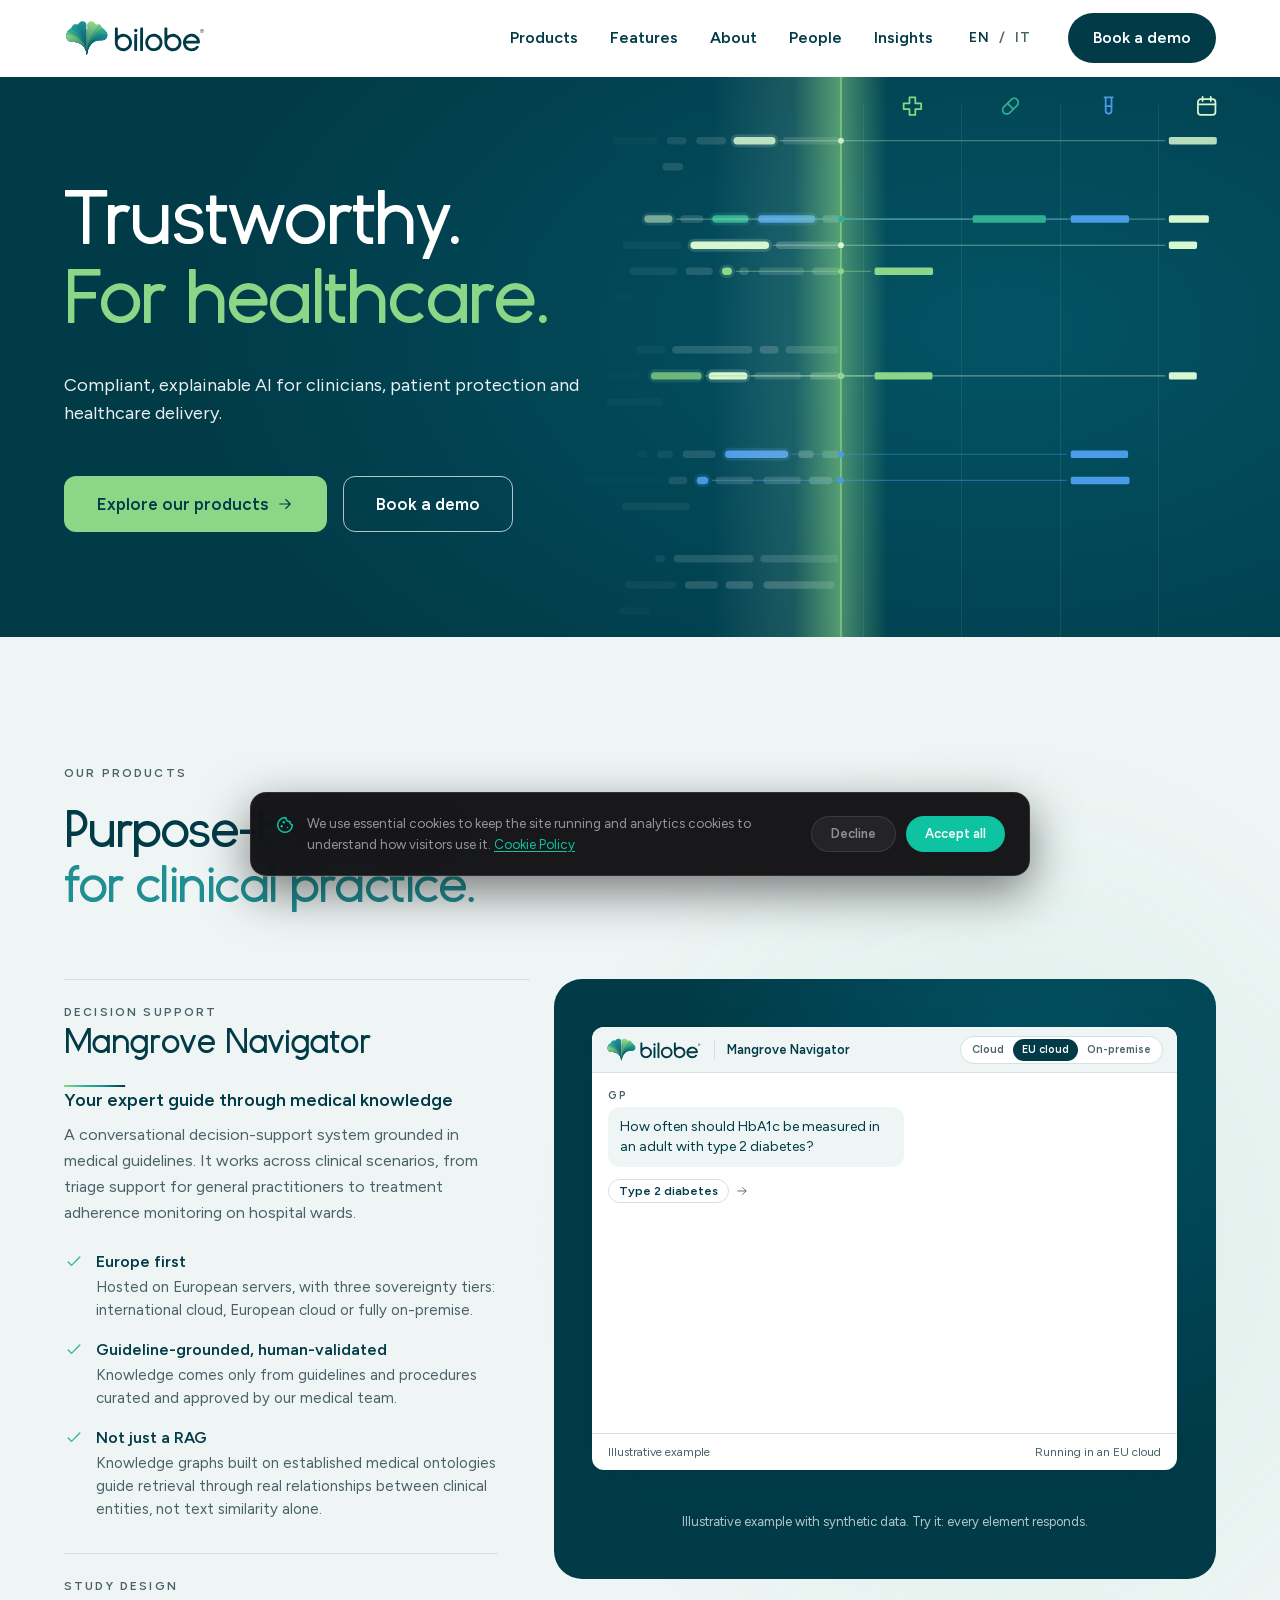
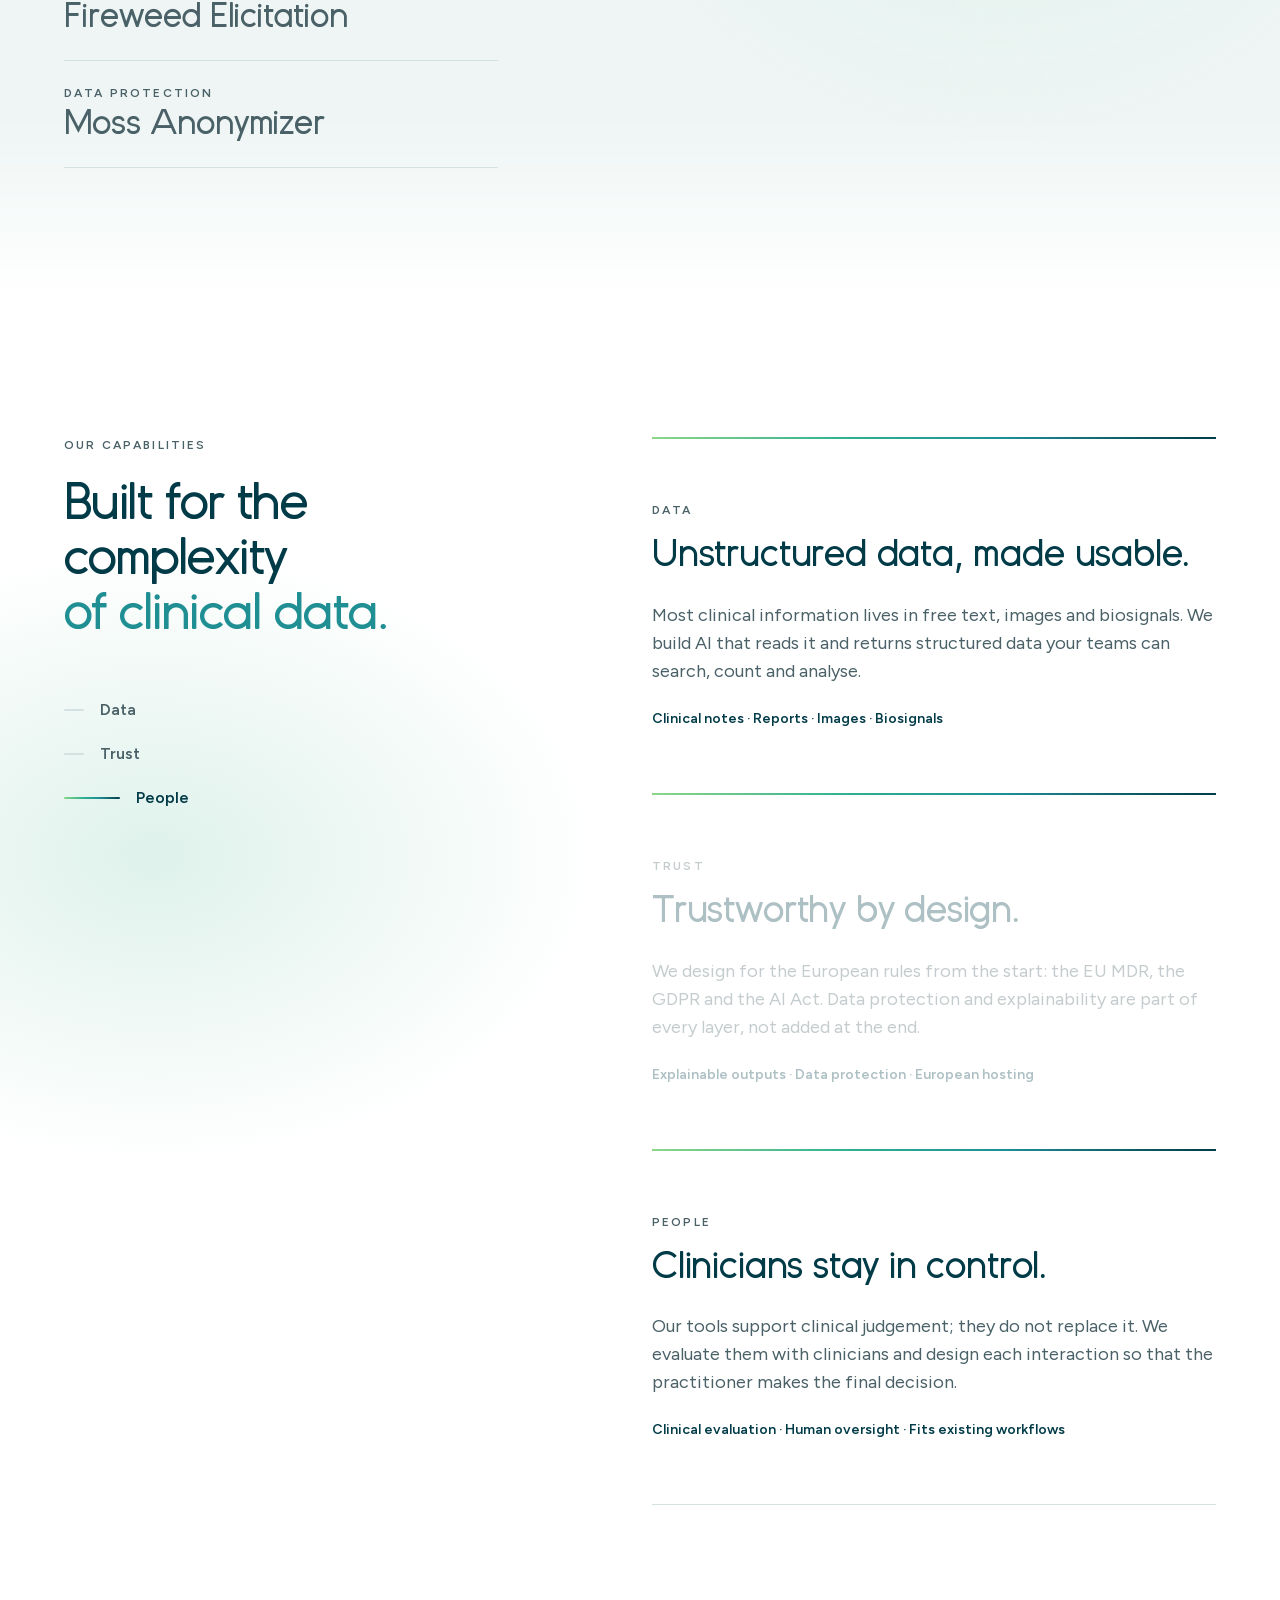
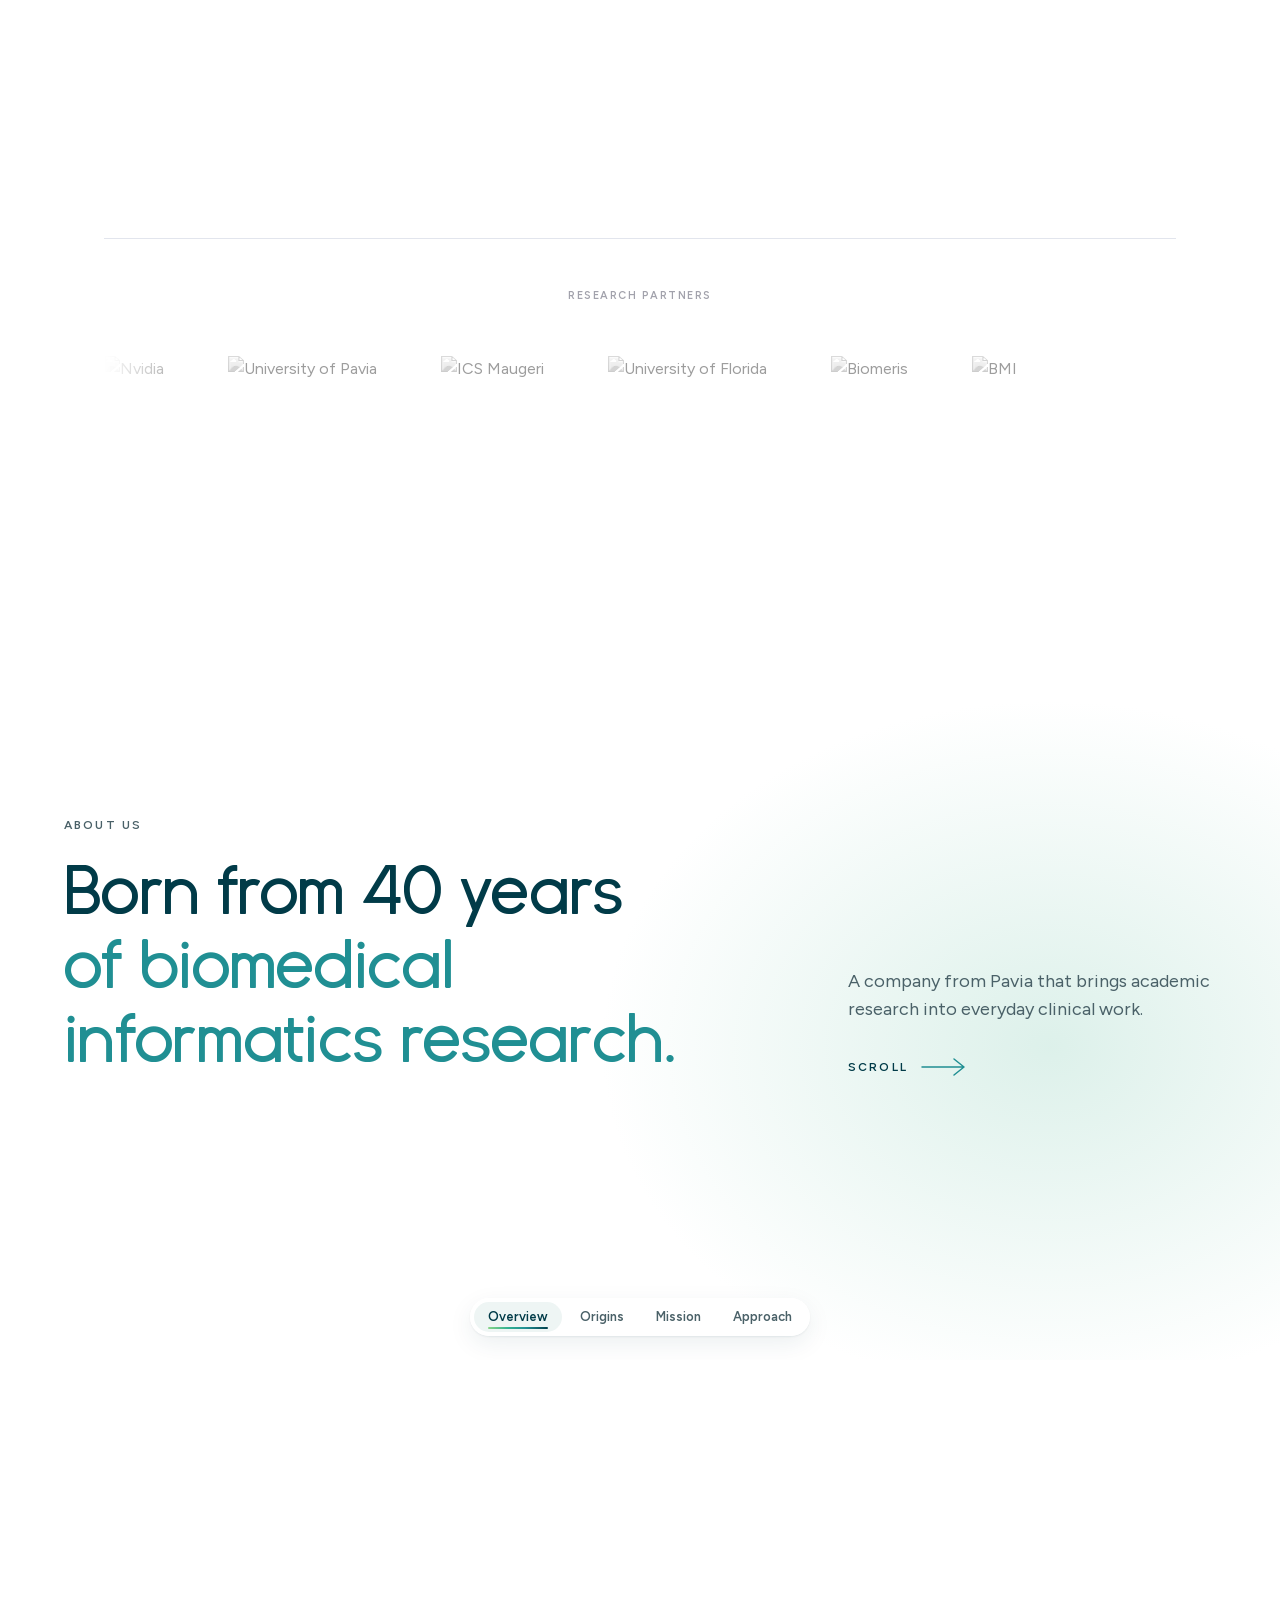
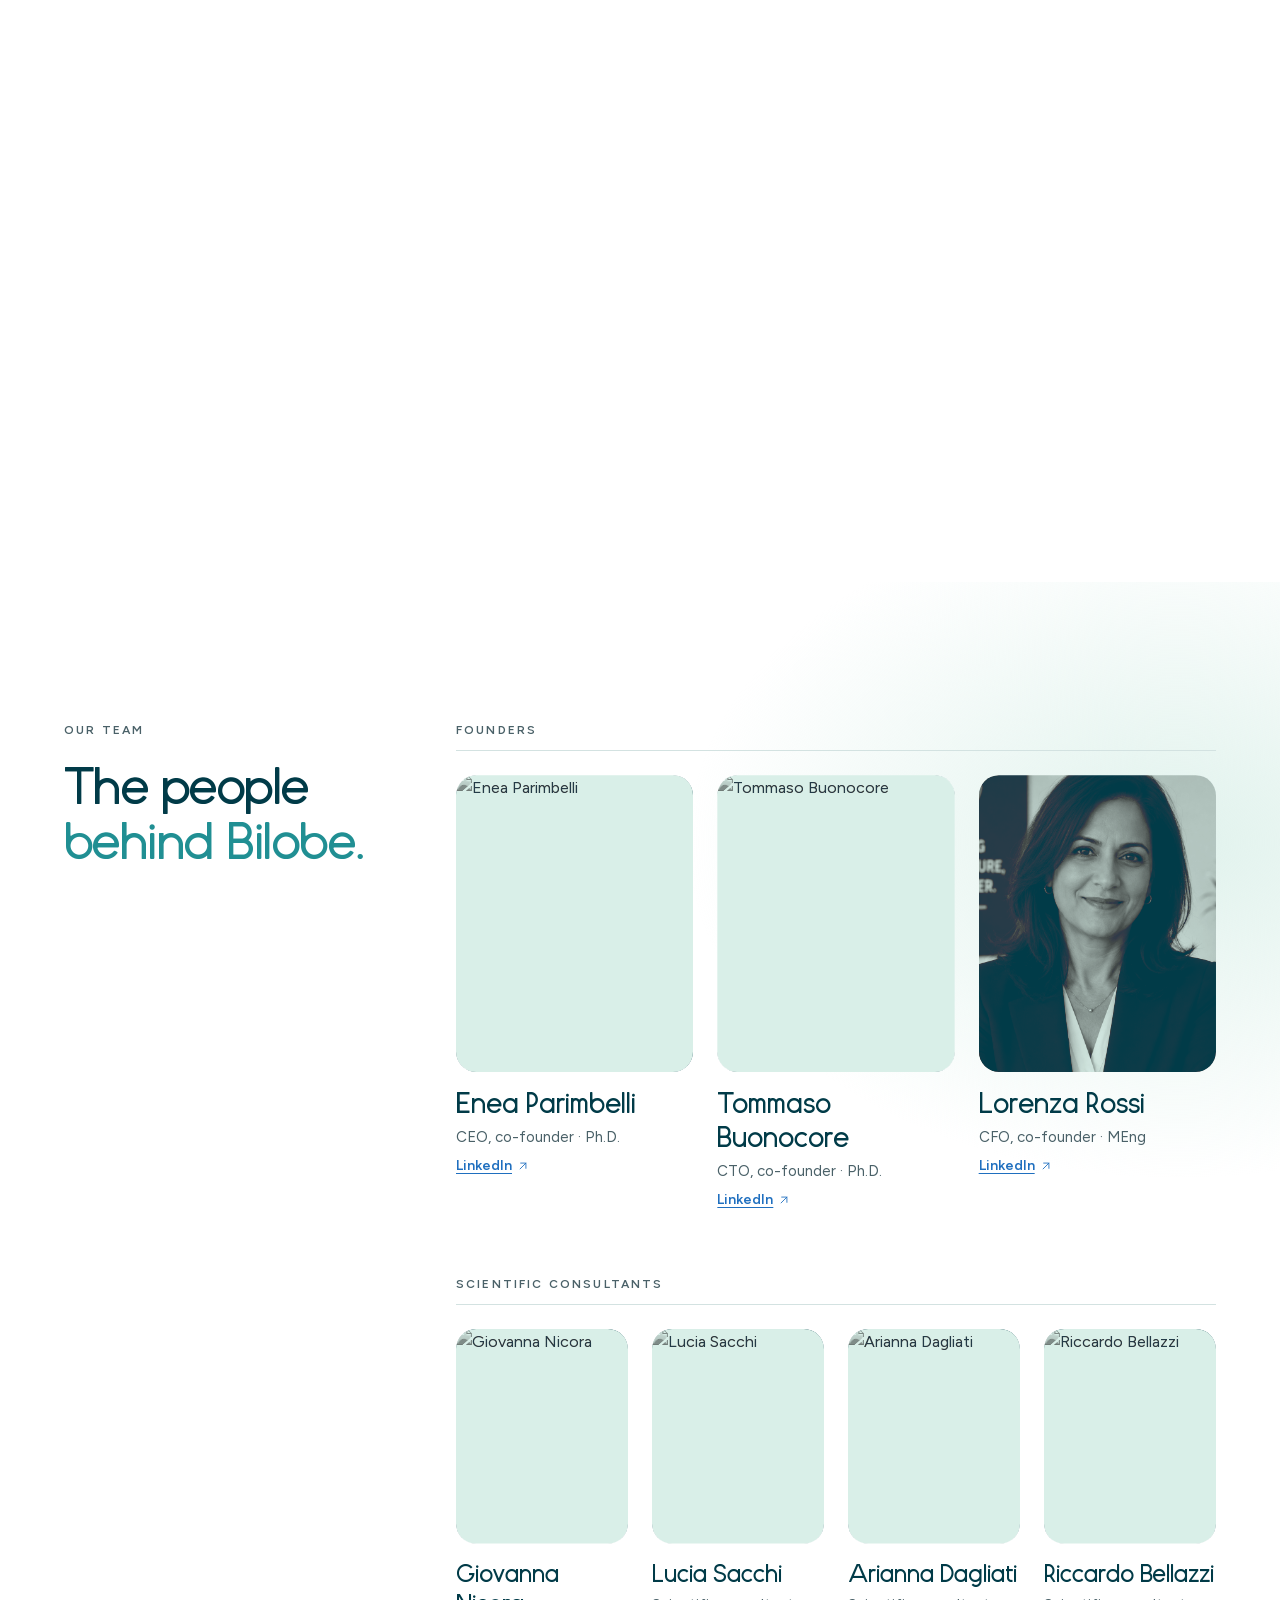
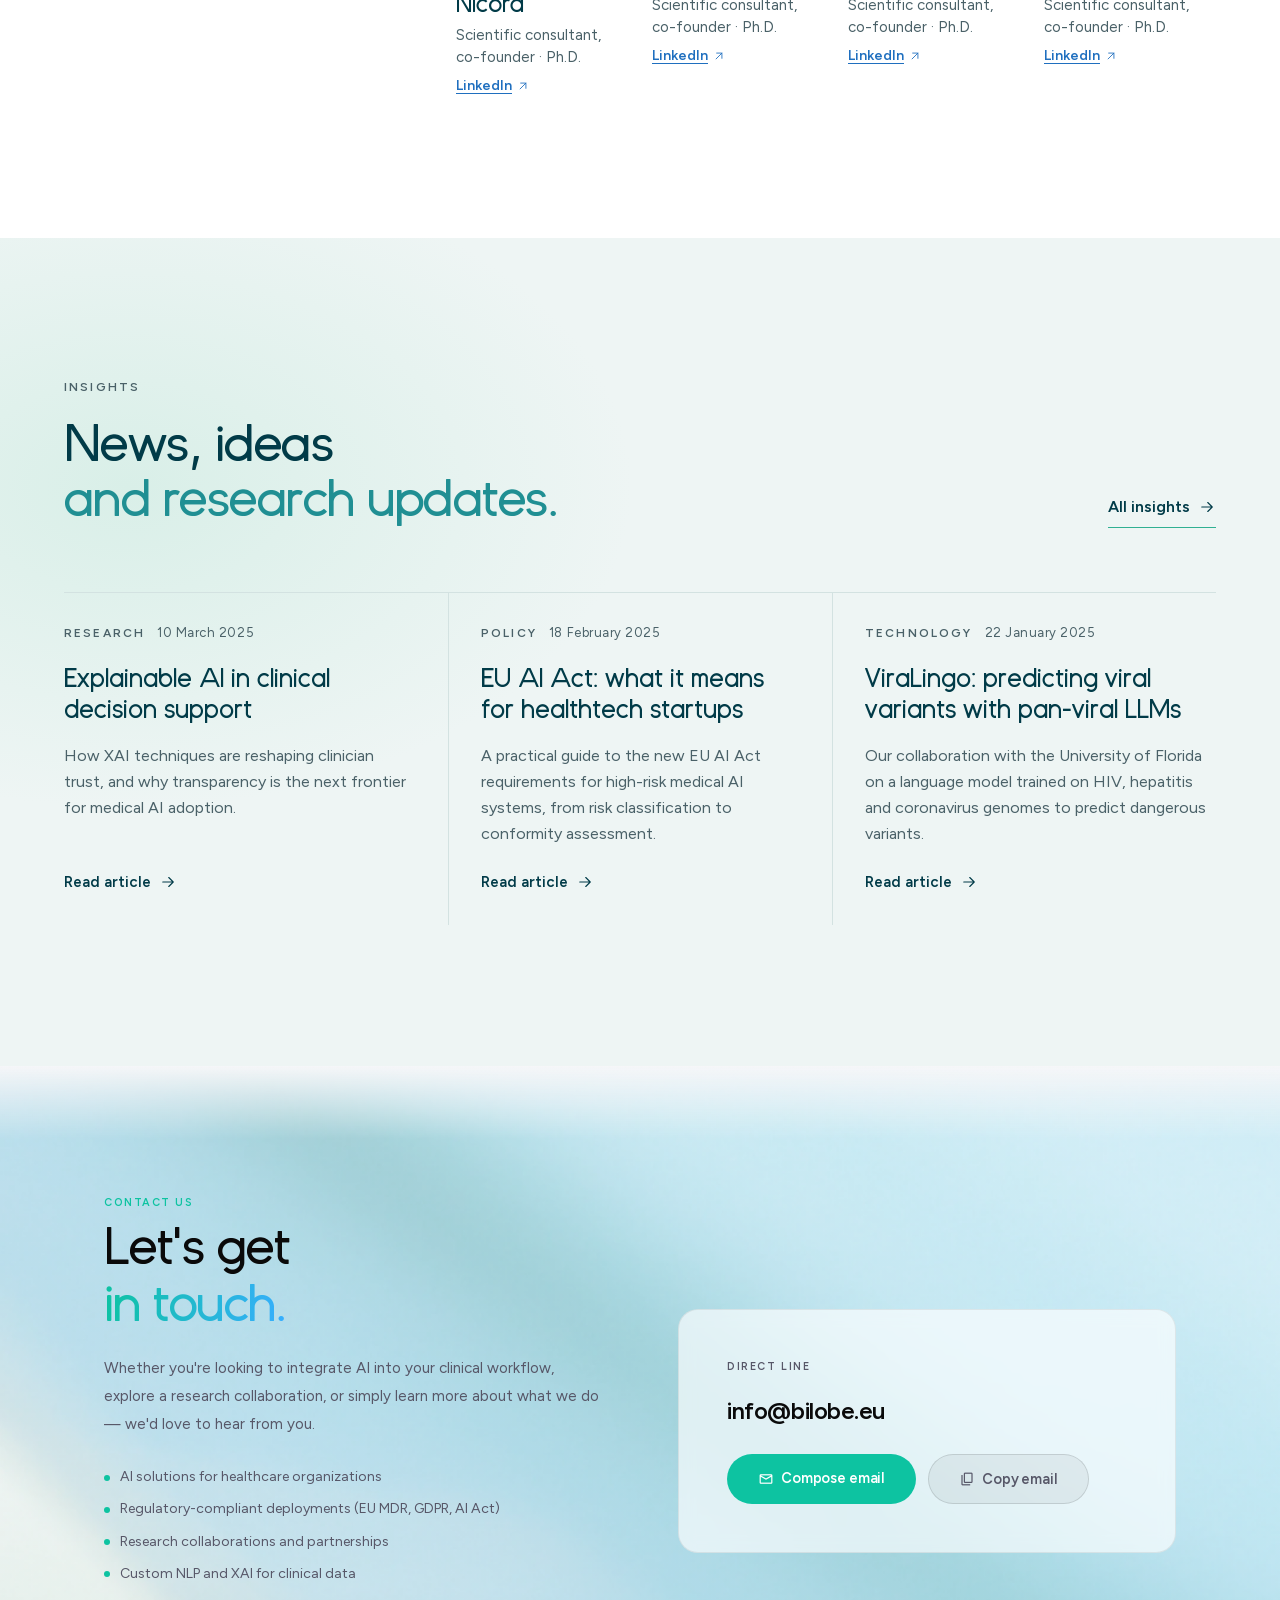
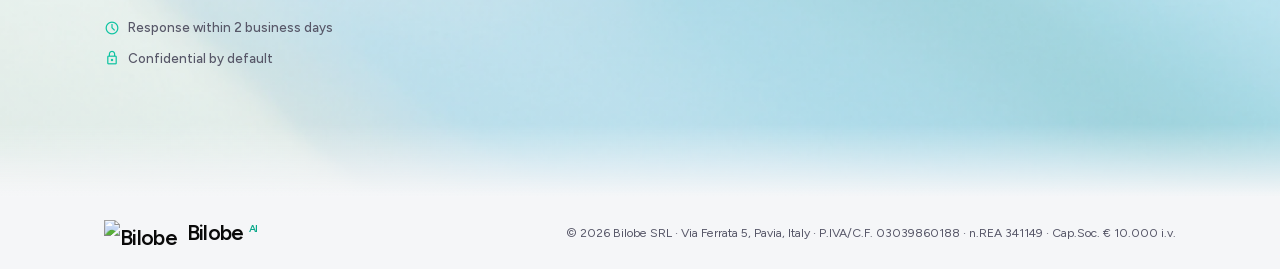
==== index.html @ 9376b138 "Redesign Insights preview as editorial columns Co-Authored-By: Claude Opus 5.5 <noreply@anthropic.co" ====
<!DOCTYPE html>
<html lang="en">

<head>
  <meta charset="UTF-8">
  <meta name="viewport" content="width=device-width, initial-scale=1.0">
  <script>document.documentElement.classList.add('js')</script>
  <title>Bilobe — Trustworthy AI for Healthcare</title>
  <meta name="description"
    content="Bilobe builds trustworthy, compliant, human-centered AI solutions for healthcare practitioners and organizations.">
  <meta property="og:type" content="website">
  <meta property="og:site_name" content="Bilobe">
  <meta property="og:url" content="https://bilobe.eu/">
  <meta property="og:title" content="Bilobe — Trustworthy AI for healthcare">
  <meta property="og:description"
    content="Compliant, explainable AI for clinicians, patient protection and healthcare delivery.">
  <meta property="og:image" content="https://bilobe.eu/assets/og/bilobe-link-preview-graphic.jpg">
  <meta property="og:image:width" content="1200">
  <meta property="og:image:height" content="627">
  <meta name="twitter:card" content="summary_large_image">
  <link rel="icon" href="assets/logos/bilobe-logo-icon.svg" type="image/svg+xml">
  <link rel="icon" href="images/logo/logo.ico" sizes="any">
  <link rel="apple-touch-icon" href="images/logo/logo-touch-icon.png">
  <link rel="preload" href="assets/fonts/Bilobe-Regular.woff2" as="font" type="font/woff2" crossorigin>
  <link rel="preload" href="assets/fonts/figtree-latin.woff2" as="font" type="font/woff2" crossorigin>
  <!-- Material Symbols: icons of the sections not yet redesigned. -->
  <link rel="preconnect" href="https://fonts.googleapis.com">
  <link rel="preconnect" href="https://fonts.gstatic.com" crossorigin>
  <link href="https://fonts.googleapis.com/css2?family=Material+Symbols+Outlined:opsz,wght,FILL,GRAD@24,400,0,0"
    rel="stylesheet">
  <link rel="stylesheet" href="style.css">
  <link rel="stylesheet" href="assets/css/legacy-bridge.css">
  <link rel="stylesheet" href="assets/css/tokens.css">
  <link rel="stylesheet" href="assets/css/site.css">
  <link rel="stylesheet" href="assets/css/products.css">
  <link rel="stylesheet" href="assets/css/chapters.css">
</head>

<body>

  <!-- HEADER -->
  <header class="site-header" id="site-header">
    <div class="wrap site-header__inner">
      <a href="#top" class="site-header__brand" aria-label="Bilobe, home">
        <img class="logo--default" src="assets/logos/bilobe-logo-no-tagline.svg" alt="Bilobe" width="142" height="38">
        <img class="logo--reversed" src="assets/logos/bilobe-logo-no-tagline-reversed.svg" alt="Bilobe" width="142" height="38">
      </a>
      <button class="site-nav__burger" type="button" aria-label="Open menu" aria-expanded="false" aria-controls="site-nav">
        <svg class="icon icon--menu" viewBox="0 0 24 24" aria-hidden="true"><path d="M4 6h16M4 12h16M4 18h16"/></svg>
        <svg class="icon icon--close" viewBox="0 0 24 24" aria-hidden="true"><path d="M18 6 6 18M6 6l12 12"/></svg>
      </button>
      <nav class="site-nav" id="site-nav" aria-label="Main">
        <ul class="site-nav__links">
          <li><a href="#products" data-i18n="nav_products">Products</a></li>
          <li><a href="#capabilities" data-i18n="nav_features">Features</a></li>
          <li><a href="#about" data-i18n="nav_about">About</a></li>
          <li><a href="#people" data-i18n="nav_people">People</a></li>
          <li><a href="#insights" data-i18n="nav_insights">Insights</a></li>
        </ul>
        <button class="lang-switch" id="lang-toggle" type="button" aria-label="Switch language / Cambia lingua">
          <span class="lang-switch__option active" data-lang="en">EN</span>
          <span aria-hidden="true">/</span>
          <span class="lang-switch__option" data-lang="it">IT</span>
        </button>
        <a href="#get-in-touch" class="btn btn--action btn--pill site-header__cta" data-i18n="nav_book_demo">Book a demo</a>
      </nav>
    </div>
  </header>

  <!-- HERO -->
  <section class="hero" id="top" aria-labelledby="hero-title">
    <div class="hero__graphic" aria-hidden="true">
      <img src="assets/graphics/bilobe-text-to-data-hero-dark.svg" alt="" width="980" height="600" fetchpriority="high">
    </div>
    <div class="wrap hero__inner">
      <div class="hero__copy">
        <h1 class="hero__title" id="hero-title">
          <span data-i18n="hero_title_1">Trustworthy.</span>
          <span class="hero__title-accent" data-i18n="hero_title_2">For healthcare.</span>
        </h1>
        <p class="hero__lead" data-i18n="hero_sub">Compliant, explainable AI for clinicians, patient protection and healthcare delivery.</p>
        <div class="hero__actions">
          <a href="#products" class="btn btn--lime">
            <span data-i18n="hero_cta">Explore our products</span>
            <svg class="icon" viewBox="0 0 24 24" aria-hidden="true"><path d="M5 12h14M13 6l6 6-6 6"/></svg>
          </a>
          <a href="#get-in-touch" class="btn btn--outline-white" data-i18n="nav_book_demo">Book a demo</a>
        </div>
      </div>
    </div>
  </section>

  <!-- PRODUCTS: one tab per product; each product works live on the stage (assets/js/product-demos.js) -->
  <section class="products" id="products" aria-labelledby="products-title">
    <div class="wrap">
      <p class="t-eyebrow products__eyebrow" data-i18n="products_label">Our products</p>
      <h2 class="products__title" id="products-title">
        <span data-i18n="products_h2_1">Purpose-built tools</span>
        <span class="products__title-accent" data-i18n="products_h2_2">for clinical practice.</span>
      </h2>
      <div class="products__body">
        <div class="products__side">
          <div class="products__item is-active" data-product="mangrove" id="mangrove-navigator">
            <button type="button" class="products__tab" aria-expanded="true" aria-controls="products-detail-mangrove">
              <span class="products__kicker" data-i18n="kicker_mangrove">Decision support</span>
              <span class="products__name">Mangrove<span class="products__name-2"> Navigator</span></span>
              <span class="products__progress" aria-hidden="true"><i></i></span>
            </button>
            <div class="products__detail" id="products-detail-mangrove">
              <div class="products__detail-inner">
                <p class="products__tagline" data-i18n="mangrove_tagline">Your expert guide through medical knowledge</p>
                <p class="products__desc" data-i18n="mangrove_desc">A conversational decision-support system grounded in medical guidelines. It works across clinical scenarios, from triage support for general practitioners to treatment adherence monitoring on hospital wards.</p>
                <ul class="ingredients">
                  <li><svg class="ingredients__icon" viewBox="0 0 24 24" aria-hidden="true"><path d="m5 12 4 4 10-10"/></svg><b data-i18n="ing_europe_title">Europe first</b><span data-i18n="ing_europe_desc">Hosted on European servers, with three sovereignty tiers: international cloud, European cloud or fully on-premise.</span></li>
                  <li><svg class="ingredients__icon" viewBox="0 0 24 24" aria-hidden="true"><path d="m5 12 4 4 10-10"/></svg><b data-i18n="ing_guideline_title">Guideline-grounded, human-validated</b><span data-i18n="ing_guideline_desc">Knowledge comes only from guidelines and procedures curated and approved by our medical team.</span></li>
                  <li><svg class="ingredients__icon" viewBox="0 0 24 24" aria-hidden="true"><path d="m5 12 4 4 10-10"/></svg><b data-i18n="ing_rag_title">Not just a RAG</b><span data-i18n="ing_rag_desc">Knowledge graphs built on established medical ontologies guide retrieval through real relationships between clinical entities, not text similarity alone.</span></li>
                </ul>
              </div>
            </div>
          </div>
          <div class="products__item" data-product="fireweed" id="fireweed-elicitation">
            <button type="button" class="products__tab" aria-expanded="false" aria-controls="products-detail-fireweed">
              <span class="products__kicker" data-i18n="kicker_fireweed">Study design</span>
              <span class="products__name">Fireweed<span class="products__name-2"> Elicitation</span></span>
              <span class="products__progress" aria-hidden="true"><i></i></span>
            </button>
            <div class="products__detail" id="products-detail-fireweed">
              <div class="products__detail-inner">
                <p class="products__tagline" data-i18n="fireweed_tagline">Helps you discover and define structure in your clinical notes</p>
                <p class="products__desc" data-i18n="fireweed_desc">An AI agent system that drafts an eCRF from the data. It turns a clinician's high-level description into a structured variable registry, grounded in what the clinical notes actually contain.</p>
                <ul class="ingredients">
                  <li><svg class="ingredients__icon" viewBox="0 0 24 24" aria-hidden="true"><path d="m5 12 4 4 10-10"/></svg><b data-i18n="ing_human_title">For the human, through the human</b><span data-i18n="ing_human_desc">It starts from the clinician's description and a short conversation, then checks back at every step so variables can be edited or added.</span></li>
                  <li><svg class="ingredients__icon" viewBox="0 0 24 24" aria-hidden="true"><path d="m5 12 4 4 10-10"/></svg><b data-i18n="ing_databased_title">Data-based, not eminence-based</b><span data-i18n="ing_databased_desc">Fields come from real-world data, not abstract theory. Ambiguity stays with the decision maker, not with the person entering the data.</span></li>
                </ul>
              </div>
            </div>
          </div>
          <div class="products__item" data-product="moss" id="moss-anonymizer">
            <button type="button" class="products__tab" aria-expanded="false" aria-controls="products-detail-moss">
              <span class="products__kicker" data-i18n="kicker_moss">Data protection</span>
              <span class="products__name">Moss<span class="products__name-2"> Anonymizer</span></span>
              <span class="products__progress" aria-hidden="true"><i></i></span>
            </button>
            <div class="products__detail" id="products-detail-moss">
              <div class="products__detail-inner">
                <p class="products__tagline" data-i18n="moss_tagline">Making biomedical data ready for secondary use and sharing</p>
                <p class="products__desc" data-i18n="moss_desc">A highly customisable pseudonymization system built for biomedical data. It runs entirely on-premise: no data ever leaves your institution.</p>
                <ul class="ingredients">
                  <li><svg class="ingredients__icon" viewBox="0 0 24 24" aria-hidden="true"><path d="m5 12 4 4 10-10"/></svg><b data-i18n="ing_yourdata_title">Your data, your service</b><span data-i18n="ing_yourdata_desc">Runs fully on-premise. Nothing is transmitted outside your infrastructure.</span></li>
                  <li><svg class="ingredients__icon" viewBox="0 0 24 24" aria-hidden="true"><path d="m5 12 4 4 10-10"/></svg><b data-i18n="ing_plug_title">Plug and play</b><span data-i18n="ing_plug_desc">Drag files into the interface for immediate pseudonymization. One-off use needs no setup.</span></li>
                  <li><svg class="ingredients__icon" viewBox="0 0 24 24" aria-hidden="true"><path d="m5 12 4 4 10-10"/></svg><b data-i18n="ing_pipeline_title">Pipeline-ready middle layer</b><span data-i18n="ing_pipeline_desc">Connect it to your existing data streams as transparent middleware that runs in the background.</span></li>
                </ul>
              </div>
            </div>
          </div>
        </div>
        <div class="products__stage">
          <div class="products__screens">
            <div class="products__screen is-active" data-product="mangrove" data-demo="mangrove"></div>
            <div class="products__screen" data-product="fireweed" data-demo="fireweed"></div>
            <div class="products__screen" data-product="moss" data-demo="moss"></div>
          </div>
          <p class="products__note" data-i18n="products_note">Illustrative example with synthetic data. Try it: every element responds.</p>
        </div>
      </div>
    </div>
  </section>

  <!-- CAPABILITIES -->
  <section class="capabilities" id="capabilities" aria-labelledby="capabilities-title">
    <div class="wrap capabilities__grid">
      <div class="capabilities__intro">
        <div class="capabilities__sticky">
          <p class="t-eyebrow capabilities__eyebrow" data-i18n="features_label">Our capabilities</p>
          <h2 class="capabilities__title" id="capabilities-title">
            <span data-i18n="features_h2_1">Built for the complexity</span>
            <span class="capabilities__title-accent" data-i18n="features_h2_2">of clinical data.</span>
          </h2>
          <ol class="capabilities__index">
            <li><a href="#cap-data" data-i18n="cap1_label">Data</a></li>
            <li><a href="#cap-trust" data-i18n="cap2_label">Trust</a></li>
            <li><a href="#cap-people" data-i18n="cap3_label">People</a></li>
          </ol>
        </div>
      </div>
      <div class="capabilities__list">
        <article class="capability" id="cap-data">
          <p class="t-eyebrow capability__label" data-i18n="cap1_label">Data</p>
          <h3 class="capability__title" data-i18n="cap1_title">Unstructured data, made usable.</h3>
          <p class="capability__body" data-i18n="cap1_body">Most clinical information lives in free text, images and biosignals. We build AI that reads it and returns structured data your teams can search, count and analyse.</p>
          <p class="capability__detail" data-i18n="cap1_detail">Clinical notes · Reports · Images · Biosignals</p>
        </article>
        <article class="capability" id="cap-trust">
          <p class="t-eyebrow capability__label" data-i18n="cap2_label">Trust</p>
          <h3 class="capability__title" data-i18n="cap2_title">Trustworthy by design.</h3>
          <p class="capability__body" data-i18n="cap2_body">We design for the European rules from the start: the EU MDR, the GDPR and the AI Act. Data protection and explainability are part of every layer, not added at the end.</p>
          <p class="capability__detail" data-i18n="cap2_detail">Explainable outputs · Data protection · European hosting</p>
        </article>
        <article class="capability" id="cap-people">
          <p class="t-eyebrow capability__label" data-i18n="cap3_label">People</p>
          <h3 class="capability__title" data-i18n="cap3_title">Clinicians stay in control.</h3>
          <p class="capability__body" data-i18n="cap3_body">Our tools support clinical judgement; they do not replace it. We evaluate them with clinicians and design each interaction so that the practitioner makes the final decision.</p>
          <p class="capability__detail" data-i18n="cap3_detail">Clinical evaluation · Human oversight · Fits existing workflows</p>
        </article>
      </div>
    </div>
  </section>

  <!-- PARTNERS (old styling: to be redesigned) -->
  <section id="partners" class="legacy-partners">
    <div class="container">
      <div class="partners-strip reveal">
        <p class="partners-strip-label" data-i18n="partners_label">Research Partners</p>
        <div class="partners-carousel" aria-label="Research partners">
          <div class="partners-track">
            <!-- set 1 -->
            <div class="partner-logo-item"><img
                src="https://www.nvidia.com/content/nvidiaGDC/it/it_IT/about-nvidia/legal-info/logo-brand-usage/_jcr_content/root/responsivegrid/nv_container_392921705/nv_container/nv_image.coreimg.100.1290.png/1722330970194/nvidia-logo-vert.png"
                alt="Nvidia" loading="lazy"></div>
            <div class="partner-logo-item"><img
                src="https://cralateneopv.unipv.it/wp-content/uploads/2019/01/MAIN_LOGO_scrittasotto_1000x1000-Nero-su-bianco-796x1024.png"
                alt="University of Pavia" loading="lazy"></div>
            <div class="partner-logo-item"><img src="./images/sponsor/maugeri.png" alt="ICS Maugeri" loading="lazy">
            </div>
            <div class="partner-logo-item"><img
                src="https://static.studyusa.com/school/aws_D5Mhl-qAiYO-oOys2hJbtkfVGIITMoSV_lg_1x.png?format=webp"
                alt="University of Florida" loading="lazy"></div>
            <div class="partner-logo-item"><img src="https://www.ehden.eu/wp-content/uploads/2019/12/Biomeris-logo.png"
                alt="Biomeris" loading="lazy"></div>
            <div class="partner-logo-item"><img src="./images/sponsor/bmi.png" alt="BMI" loading="lazy"></div>
            <!-- set 2 (duplicate for seamless loop) -->
            <div class="partner-logo-item" aria-hidden="true"><img
                src="https://www.nvidia.com/content/nvidiaGDC/it/it_IT/about-nvidia/legal-info/logo-brand-usage/_jcr_content/root/responsivegrid/nv_container_392921705/nv_container/nv_image.coreimg.100.1290.png/1722330970194/nvidia-logo-vert.png"
                alt="" loading="lazy"></div>
            <div class="partner-logo-item" aria-hidden="true"><img
                src="https://cralateneopv.unipv.it/wp-content/uploads/2019/01/MAIN_LOGO_scrittasotto_1000x1000-Nero-su-bianco-796x1024.png"
                alt="" loading="lazy"></div>
            <div class="partner-logo-item" aria-hidden="true"><img src="./images/sponsor/maugeri.png" alt="ICS Maugeri"
                loading="lazy"></div>
            <div class="partner-logo-item" aria-hidden="true"><img
                src="https://static.studyusa.com/school/aws_D5Mhl-qAiYO-oOys2hJbtkfVGIITMoSV_lg_1x.png?format=webp"
                alt="" loading="lazy"></div>
            <div class="partner-logo-item" aria-hidden="true"><img
                src="https://www.ehden.eu/wp-content/uploads/2019/12/Biomeris-logo.png" alt="" loading="lazy"></div>
            <div class="partner-logo-item"><img src="./images/sponsor/bmi.png" alt="BMI" loading="lazy"></div>
          </div>
        </div>
      </div>
    </div>
  </section>

  <!-- ABOUT: our story, told in chapters (assets/js/chapters.js) -->
  <section class="chapters about" id="about" aria-labelledby="about-title" data-nav-label="About Bilobe">
    <div class="chapters__pin">
      <div class="chapters__track">
        <article class="chapters__panel chapters__panel--intro" data-label="Overview" data-label-i18n="about_nav">
          <div class="wrap chapters__intro-grid">
            <div>
              <p class="t-eyebrow chapters__eyebrow" data-i18n="about_label">About us</p>
              <h2 class="chapters__title" id="about-title">
                <span data-i18n="about_h2_1">Born from 40 years</span>
                <span class="chapters__title-accent" data-i18n="about_h2_2">of biomedical informatics research.</span>
              </h2>
            </div>
            <div class="chapters__intro-side">
              <p class="chapters__intro-text" data-i18n="about_intro">A company from Pavia that brings academic research into everyday clinical work.</p>
              <p class="chapters__hint" aria-hidden="true"><span data-i18n="about_scroll">Scroll</span><svg viewBox="0 0 48 24"><path d="M2 12h42M34 4l10 8-10 8"/></svg></p>
            </div>
          </div>
        </article>
        <article class="chapters__panel chapters__panel--deep chapters__panel--photo" data-label="Origins" data-label-i18n="about_origins_nav" aria-labelledby="about_origins-name">
          <div class="chapters__photo" aria-hidden="true">
            <img src="assets/images/about-pavia-2000.webp" srcset="assets/images/about-pavia-1100.webp 1100w, assets/images/about-pavia-2000.webp 2000w" sizes="(max-width: 899px) 100vw, 55vw" alt="" width="2000" height="1500" loading="lazy" decoding="async">
          </div>
          <div class="wrap chapters__grid">
            <div class="chapters__titles">
              <p class="chapters__kicker" data-i18n="about_origins_kicker">Origins</p>
              <h3 class="chapters__name" id="about_origins-name"><span data-i18n="about_origins_name1">Born</span><span data-i18n="about_origins_name2">in Pavia.</span></h3>
            </div>
            <div class="chapters__copy">
              <p class="chapters__tagline" data-i18n="about_origins_tagline">Forty years of biomedical informatics behind us.</p>
              <p class="chapters__desc" data-i18n="about_origins_desc">Bilobe grew out of the Biomedical Informatics Lab “Mario Stefanelli” in Pavia and its forty-year research tradition. We bring that research into real-world healthcare.</p>
            </div>
            <ul class="chapters__list">
                <li><svg class="chapters__list-icon" viewBox="0 0 24 24" aria-hidden="true"><path d="m5 12 4 4 10-10"/></svg><b data-i18n="about_origins_li1_t">Pavia, Italy</b><span data-i18n="about_origins_li1_d">Where Bilobe was born and where it has its home.</span></li>
                <li><svg class="chapters__list-icon" viewBox="0 0 24 24" aria-hidden="true"><path d="m5 12 4 4 10-10"/></svg><b data-i18n="about_origins_li2_t">Biomedical Informatics Lab “Mario Stefanelli”</b><span data-i18n="about_origins_li2_d">Four decades of research in biomedical informatics.</span></li>
                <li><svg class="chapters__list-icon" viewBox="0 0 24 24" aria-hidden="true"><path d="m5 12 4 4 10-10"/></svg><b data-i18n="about_origins_li3_t">Research and practice</b><span data-i18n="about_origins_li3_d">Academic research, put to work in real clinical settings.</span></li>
            </ul>
          </div>
        </article>
        <article class="chapters__panel chapters__panel--light" data-label="Mission" data-label-i18n="about_mission_nav" aria-labelledby="about_mission-name">
          <div class="wrap chapters__grid">
            <div class="chapters__titles">
              <p class="chapters__kicker" data-i18n="about_mission_kicker">Mission</p>
              <h3 class="chapters__name" id="about_mission-name"><span data-i18n="about_mission_name1">From data</span><span data-i18n="about_mission_name2">to care.</span></h3>
            </div>
            <svg class="chapters__mark" viewBox="0 0 240 240" aria-hidden="true"><path pathLength="1" d="M24 80h70M24 120h86M24 160h70"/><path pathLength="1" d="M94 80c22 0 26 40 46 40M94 160c22 0 26-40 46-40M110 120h30"/><circle pathLength="1" cx="176" cy="120" r="36"/><path pathLength="1" d="M169 103h14v10h10v14h-10v10h-14v-10h-10v-14h10z"/></svg>
            <div class="chapters__copy">
              <p class="chapters__tagline" data-i18n="about_mission_tagline">Complex data, turned into information people can act on.</p>
              <p class="chapters__desc" data-i18n="about_mission_desc">Our mission is to support healthcare practitioners, improve patient outcomes and help healthcare organisations work better, with technology that is transparent and trustworthy.</p>
            </div>
            <ul class="chapters__list">
                <li><svg class="chapters__list-icon" viewBox="0 0 24 24" aria-hidden="true"><path d="m5 12 4 4 10-10"/></svg><b data-i18n="about_mission_li1_t">Practitioners</b><span data-i18n="about_mission_li1_d">Support for clinical decisions and everyday work.</span></li>
                <li><svg class="chapters__list-icon" viewBox="0 0 24 24" aria-hidden="true"><path d="m5 12 4 4 10-10"/></svg><b data-i18n="about_mission_li2_t">Patients</b><span data-i18n="about_mission_li2_d">Better outcomes, with their data protected.</span></li>
                <li><svg class="chapters__list-icon" viewBox="0 0 24 24" aria-hidden="true"><path d="m5 12 4 4 10-10"/></svg><b data-i18n="about_mission_li3_t">Organisations</b><span data-i18n="about_mission_li3_d">Unstructured data, made usable for care and research.</span></li>
            </ul>
          </div>
        </article>
        <article class="chapters__panel chapters__panel--teal" data-label="Approach" data-label-i18n="about_approach_nav" aria-labelledby="about_approach-name">
          <div class="wrap chapters__grid">
            <div class="chapters__titles">
              <p class="chapters__kicker" data-i18n="about_approach_kicker">Approach</p>
              <h3 class="chapters__name" id="about_approach-name"><span data-i18n="about_approach_name1">Algorithms</span><span data-i18n="about_approach_name2">and medicine.</span></h3>
            </div>
            <svg class="chapters__mark" viewBox="0 0 240 240" aria-hidden="true"><circle pathLength="1" cx="92" cy="120" r="62"/><circle pathLength="1" cx="148" cy="120" r="62"/><path pathLength="1" d="M120 66v108"/></svg>
            <div class="chapters__copy">
              <p class="chapters__tagline" data-i18n="about_approach_tagline">Advanced methods, guided by clinical knowledge.</p>
              <p class="chapters__desc" data-i18n="about_approach_desc">We combine advanced algorithms with deep medical domain expertise, so that healthcare becomes more efficient, more accessible and more personal.</p>
            </div>
            <ul class="chapters__list">
                <li><svg class="chapters__list-icon" viewBox="0 0 24 24" aria-hidden="true"><path d="m5 12 4 4 10-10"/></svg><b data-i18n="about_approach_li1_t">Advanced algorithms</b><span data-i18n="about_approach_li1_d">Methods from current research in AI and biomedical informatics.</span></li>
                <li><svg class="chapters__list-icon" viewBox="0 0 24 24" aria-hidden="true"><path d="m5 12 4 4 10-10"/></svg><b data-i18n="about_approach_li2_t">Medical expertise</b><span data-i18n="about_approach_li2_d">Knowledge of clinical practice built into how each tool works.</span></li>
            </ul>
          </div>
        </article>
      </div>
    </div>
  </section>

  <!-- PEOPLE: portraits in the brand duotone; natural colour on hover (or at the centre of the screen on touch) -->
  <section class="people" id="people" aria-labelledby="people-title">
    <div class="wrap">
      <div class="people__grid">
      <div class="people__intro">
        <div class="people__sticky">
          <p class="t-eyebrow people__eyebrow" data-i18n="people_label">Our team</p>
          <h2 class="people__title" id="people-title">
            <span data-i18n="people_h2_1">The people</span>
            <span class="people__title-accent" data-i18n="people_h2_2">behind Bilobe.</span>
          </h2>
        </div>
      </div>
      <div class="people__groups">

      <div class="people__group">
        <p class="people__group-label" data-i18n="people_founders">Founders</p>
        <ul class="people__list people__list--lead">
          <li class="person">
            <div class="person__photo"><img src="images/team/enea-parimbelli.png" alt="Enea Parimbelli" loading="lazy" decoding="async"></div>
            <h3 class="person__name">Enea Parimbelli</h3>
            <p class="person__role" data-i18n="role_ceo">CEO, co-founder · Ph.D.</p>
            <a class="person__link" href="https://www.linkedin.com/in/enea-parimbelli-22453120/" target="_blank" rel="noopener" aria-label="Enea Parimbelli on LinkedIn">LinkedIn<svg class="icon icon--sm" viewBox="0 0 24 24" aria-hidden="true"><path d="M7 17 17 7M8 7h9v9"/></svg></a>
          </li>
          <li class="person">
            <div class="person__photo"><img src="images/team/tommaso-buonocore.png" alt="Tommaso Buonocore" loading="lazy" decoding="async"></div>
            <h3 class="person__name">Tommaso Buonocore</h3>
            <p class="person__role" data-i18n="role_cto">CTO, co-founder · Ph.D.</p>
            <a class="person__link" href="https://www.linkedin.com/in/tbuonocore/" target="_blank" rel="noopener" aria-label="Tommaso Buonocore on LinkedIn">LinkedIn<svg class="icon icon--sm" viewBox="0 0 24 24" aria-hidden="true"><path d="M7 17 17 7M8 7h9v9"/></svg></a>
          </li>
          <li class="person">
            <div class="person__photo person__photo--zoom"><img src="images/team/placeholder-woman.png" alt="Lorenza Rossi" loading="lazy" decoding="async"></div>
            <h3 class="person__name">Lorenza Rossi</h3>
            <p class="person__role" data-i18n="role_cfo">CFO, co-founder · MEng</p>
            <a class="person__link" href="https://www.linkedin.com/in/lorenza-rossi-685184108/" target="_blank" rel="noopener" aria-label="Lorenza Rossi on LinkedIn">LinkedIn<svg class="icon icon--sm" viewBox="0 0 24 24" aria-hidden="true"><path d="M7 17 17 7M8 7h9v9"/></svg></a>
          </li>
        </ul>
      </div>

      <div class="people__group">
        <p class="people__group-label" data-i18n="people_board">Scientific consultants</p>
        <ul class="people__list people__list--board">
          <li class="person">
            <div class="person__photo"><img src="images/team/giovanna-nicora.png" alt="Giovanna Nicora" loading="lazy" decoding="async"></div>
            <h3 class="person__name">Giovanna Nicora</h3>
            <p class="person__role" data-i18n="role_sci_f">Scientific consultant, co-founder · Ph.D.</p>
            <a class="person__link" href="https://www.linkedin.com/in/giovanna-nicora-826110143/" target="_blank" rel="noopener" aria-label="Giovanna Nicora on LinkedIn">LinkedIn<svg class="icon icon--sm" viewBox="0 0 24 24" aria-hidden="true"><path d="M7 17 17 7M8 7h9v9"/></svg></a>
          </li>
          <li class="person">
            <div class="person__photo"><img src="images/team/lucia-sacchi.png" alt="Lucia Sacchi" loading="lazy" decoding="async"></div>
            <h3 class="person__name">Lucia Sacchi</h3>
            <p class="person__role" data-i18n="role_sci_f">Scientific consultant, co-founder · Ph.D.</p>
            <a class="person__link" href="https://www.linkedin.com/in/lucia-sacchi/" target="_blank" rel="noopener" aria-label="Lucia Sacchi on LinkedIn">LinkedIn<svg class="icon icon--sm" viewBox="0 0 24 24" aria-hidden="true"><path d="M7 17 17 7M8 7h9v9"/></svg></a>
          </li>
          <li class="person">
            <div class="person__photo"><img src="images/team/arianna-dagliati.png" alt="Arianna Dagliati" loading="lazy" decoding="async"></div>
            <h3 class="person__name">Arianna Dagliati</h3>
            <p class="person__role" data-i18n="role_sci_f">Scientific consultant, co-founder · Ph.D.</p>
            <a class="person__link" href="https://www.linkedin.com/in/arianna-dagliati/" target="_blank" rel="noopener" aria-label="Arianna Dagliati on LinkedIn">LinkedIn<svg class="icon icon--sm" viewBox="0 0 24 24" aria-hidden="true"><path d="M7 17 17 7M8 7h9v9"/></svg></a>
          </li>
          <li class="person">
            <div class="person__photo"><img src="https://www.ilgiorno.it/image-service/version/c:YWE4NjQ1YTktNmNkMC00:YmQwNjc1/riccardo-bellazzi-premiato-per-la-dedizione-allinformatica-medica.webp" alt="Riccardo Bellazzi" loading="lazy" decoding="async"></div>
            <h3 class="person__name">Riccardo Bellazzi</h3>
            <p class="person__role" data-i18n="role_sci_m">Scientific consultant, co-founder · Ph.D.</p>
            <a class="person__link" href="https://www.linkedin.com/in/riccardo-bellazzi-a765881/" target="_blank" rel="noopener" aria-label="Riccardo Bellazzi on LinkedIn">LinkedIn<svg class="icon icon--sm" viewBox="0 0 24 24" aria-hidden="true"><path d="M7 17 17 7M8 7h9v9"/></svg></a>
          </li>
        </ul>
      </div>
      </div>
      </div>
    </div>
  </section>

  <!-- INSIGHTS: latest articles as editorial columns -->
  <section class="journal" id="insights" aria-labelledby="insights-title">
    <div class="wrap">
      <div class="journal__head">
        <div>
          <p class="t-eyebrow journal__eyebrow" data-i18n="insights_label">Insights</p>
          <h2 class="journal__heading" id="insights-title">
            <span data-i18n="insights_h2_1">News, ideas</span>
            <span class="journal__heading-accent" data-i18n="insights_h2_2">and research updates.</span>
          </h2>
        </div>
        <a class="journal__all" href="insights.html"><span data-i18n="insights_view_all">All insights</span><svg class="icon" viewBox="0 0 24 24" aria-hidden="true"><path d="M5 12h14M13 6l6 6-6 6"/></svg></a>
      </div>
      <div class="journal__list">
        <article class="journal__item">
          <a class="journal__link" href="articles/xai-clinical.html">
            <p class="journal__meta"><span data-i18n="tag_research">Research</span><time datetime="2025-03-10" data-i18n="date1">10 March 2025</time></p>
            <h3 class="journal__title" data-i18n="insight1_h3">Explainable AI in clinical decision support</h3>
            <p class="journal__excerpt" data-i18n="insight1_p">How XAI techniques are reshaping clinician trust, and why transparency is the next frontier for medical AI adoption.</p>
            <span class="journal__more"><span data-i18n="read_more">Read article</span><svg class="icon" viewBox="0 0 24 24" aria-hidden="true"><path d="M5 12h14M13 6l6 6-6 6"/></svg></span>
          </a>
        </article>
        <article class="journal__item">
          <a class="journal__link" href="articles/eu-ai-act.html">
            <p class="journal__meta"><span data-i18n="tag_policy">Policy</span><time datetime="2025-02-18" data-i18n="date2">18 February 2025</time></p>
            <h3 class="journal__title" data-i18n="insight2_h3">EU AI Act: what it means for healthtech startups</h3>
            <p class="journal__excerpt" data-i18n="insight2_p">A practical guide to the new EU AI Act requirements for high-risk medical AI systems, from risk classification to conformity assessment.</p>
            <span class="journal__more"><span data-i18n="read_more">Read article</span><svg class="icon" viewBox="0 0 24 24" aria-hidden="true"><path d="M5 12h14M13 6l6 6-6 6"/></svg></span>
          </a>
        </article>
        <article class="journal__item">
          <a class="journal__link" href="articles/viralingo.html">
            <p class="journal__meta"><span data-i18n="tag_technology">Technology</span><time datetime="2025-01-22" data-i18n="date3">22 January 2025</time></p>
            <h3 class="journal__title" data-i18n="insight3_h3">ViraLingo: predicting viral variants with pan-viral LLMs</h3>
            <p class="journal__excerpt" data-i18n="insight3_p">Our collaboration with the University of Florida on a language model trained on HIV, hepatitis and coronavirus genomes to predict dangerous variants.</p>
            <span class="journal__more"><span data-i18n="read_more">Read article</span><svg class="icon" viewBox="0 0 24 24" aria-hidden="true"><path d="M5 12h14M13 6l6 6-6 6"/></svg></span>
          </a>
        </article>
      </div>
    </div>
  </section>

  <!-- CONTACT US -->
  <section id="get-in-touch">
    <div class="container">
      <div class="contact-layout">

        <div class="contact-left reveal">
          <p class="label" data-i18n="contact_label">Contact Us</p>
          <h2 class="contact-title"><span data-i18n="contact_title_1">Let's get</span><br><span class="accent-text"
              data-i18n="contact_title_2">in touch.</span></h2>
          <p class="contact-intro" data-i18n="contact_intro">Whether you're looking to integrate AI into your clinical
            workflow, explore a
            research collaboration, or simply learn more about what we do — we'd love to hear from you.</p>
          <ul class="contact-services">
            <li data-i18n="contact_service1">AI solutions for healthcare organizations</li>
            <li data-i18n="contact_service2">Regulatory-compliant deployments (EU MDR, GDPR, AI Act)</li>
            <li data-i18n="contact_service3">Research collaborations and partnerships</li>
            <li data-i18n="contact_service4">Custom NLP and XAI for clinical data</li>
          </ul>
          <div class="contact-trust">
            <div class="trust-item">
              <span class="material-symbols-outlined">schedule</span>
              <span data-i18n="trust_response">Response within 2 business days</span>
            </div>
            <div class="trust-item">
              <span class="material-symbols-outlined">lock</span>
              <span data-i18n="trust_confidential">Confidential by default</span>
            </div>
          </div>
        </div>

        <div class="contact-right reveal delay-2">
          <div class="contact-card">
            <p class="contact-card-label" data-i18n="contact_card_label">Direct line</p>
            <a href="mailto:info@bilobe.eu" class="contact-email">info@bilobe.eu</a>
            <div class="contact-actions">
              <a href="mailto:info@bilobe.eu" class="btn-primary">
                <span class="material-symbols-outlined">mail</span>
                <span data-i18n="contact_compose">Compose email</span>
              </a>
              <button class="btn-copy" id="copy-email-btn">
                <span class="material-symbols-outlined">content_copy</span>
                <span data-i18n="contact_copy">Copy email</span>
              </button>
            </div>
          </div>
        </div>

      </div>
    </div>
  </section>

  <!-- COOKIE BANNER -->
  <div id="cookie-banner" class="cookie-banner" role="region" aria-label="Cookie consent" hidden>
    <div class="cookie-banner-inner">
      <div class="cookie-banner-text">
        <span class="material-symbols-outlined cookie-banner-icon">cookie</span>
        <p><span data-i18n="cookie_text">We use essential cookies to keep the site running and analytics cookies to
            understand how visitors use it.</span>
          <button class="cookie-policy-link" id="open-cookie-policy" data-i18n="cookie_policy_link">Cookie
            Policy</button>
        </p>
      </div>
      <div class="cookie-banner-actions">
        <button class="btn-cookie-decline" id="cookie-decline" data-i18n="cookie_decline">Decline</button>
        <button class="btn-cookie-accept" id="cookie-accept" data-i18n="cookie_accept">Accept all</button>
      </div>
    </div>
  </div>

  <!-- COOKIE POLICY MODAL -->
  <div id="cookie-modal" class="cookie-modal" role="dialog" aria-modal="true" aria-labelledby="cookie-modal-title"
    hidden>
    <div class="cookie-modal-backdrop" id="cookie-modal-backdrop"></div>
    <div class="cookie-modal-box">
      <div class="cookie-modal-header">
        <h2 id="cookie-modal-title">Cookie Policy</h2>
        <button class="cookie-modal-close" id="close-cookie-modal" aria-label="Close">
          <span class="material-symbols-outlined">close</span>
        </button>
      </div>
      <div class="cookie-modal-body">
        <p class="cookie-modal-updated">Last updated: March 2025</p>

        <h3>What are cookies?</h3>
        <p>Cookies are small text files placed on your device when you visit a website. They help the site remember
          information about your visit and improve your experience.</p>

        <h3>Cookies we use</h3>

        <div class="cookie-table">
          <div class="cookie-row cookie-row--head">
            <span>Name</span><span>Type</span><span>Purpose</span><span>Duration</span>
          </div>
          <div class="cookie-row">
            <span><code>cookie-consent</code></span>
            <span class="cookie-tag essential">Essential</span>
            <span>Stores your cookie consent choice so we don't ask again.</span>
            <span>1 year</span>
          </div>
          <div class="cookie-row">
            <span><code>_ga</code>, <code>_ga_*</code></span>
            <span class="cookie-tag analytics">Analytics</span>
            <span>Google Analytics — tracks page views and visitor behaviour in aggregate. Only set if you accept
              analytics cookies.</span>
            <span>2 years</span>
          </div>
        </div>

        <h3>Third-party resources</h3>
        <p>This site loads fonts from Google Fonts and images from external domains. These requests may result in
          cookies or tracking set by those third parties under their own privacy policies.</p>

        <h3>Your choices</h3>
        <p>You can accept or decline non-essential cookies via the banner below. You can change your choice at any time
          by clearing your browser's local storage or using the buttons below.</p>

        <div class="cookie-modal-actions">
          <button class="btn-cookie-decline" id="modal-cookie-decline" data-i18n="cookie_decline">Decline
            analytics</button>
          <button class="btn-cookie-accept" id="modal-cookie-accept" data-i18n="cookie_accept">Accept all</button>
        </div>

        <h3>Contact</h3>
        <p>For privacy-related questions contact us at <a href="mailto:info@bilobe.eu">info@bilobe.eu</a>.</p>
      </div>
    </div>
  </div>

  <!-- FOOTER -->
  <footer id="footer">
    <div class="container footer-inner">
      <a href="#hero" class="nav-brand">
        <img src="images/logo/logo.gif" alt="Bilobe" class="nav-logo-img-footer">
        <span>Bilobe<sup>&nbsp;&nbsp;AI</sup></span>
      </a>
      <p>© 2026 Bilobe SRL · Via Ferrata 5, Pavia, Italy · P.IVA/C.F. 03039860188 · n.REA 341149 · Cap.Soc. € 10.000
        i.v.</p>
    </div>
  </footer>

  <script src="script.js"></script>
  <script src="assets/js/hero-graphic.js" defer></script>
  <script src="assets/js/product-demos.js" defer></script>
  <script src="assets/js/sections.js" defer></script>
  <script src="assets/js/chapters.js" defer></script>
</body>

</html>
---- style.css ----
/* ─── TOKENS ──────────────────────────────────────────── */
:root {
  --accent: #0DC3A1;
  --accent-d: #0AA88A;
  --dark: #09090B;
  --dark-2: #0F0F12;
  --bg: #FFFFFF;
  --bg-alt: #F5F6F8;
  --text-white: #f3faf3;
  --text: #0A0A0A;
  --text-2: #575768;
  --premium-bg:
    radial-gradient(ellipse at 18% 65%, rgba(56, 174, 255, 0.22) 0%, transparent 55%),
    radial-gradient(ellipse at 82% 20%, rgba(13, 195, 161, 0.18) 0%, transparent 52%),
    linear-gradient(140deg, #f0fbff 0%, #e8f7f4 55%, #f5fcff 100%);
  --border: #E2E5ED;
  --nav-h: 72px;
  --radius: 15px;
  --max-w: 1160px;
  --gap: clamp(1rem, 2.2vw, 1.75rem);
}

/* ─── RESET ───────────────────────────────────────────── */
*,
*::before,
*::after {
  box-sizing: border-box;
  margin: 0;
  padding: 0;
}

html {
  scroll-behavior: smooth;
}

body {
  font-family: 'Inter', sans-serif;
  font-size: 1rem;
  line-height: 1.6;
  color: var(--text);
  background: var(--bg);
  -webkit-font-smoothing: antialiased;
  -moz-osx-font-smoothing: grayscale;
}

img {
  max-width: 100%;
  display: block;
}

a {
  color: inherit;
  text-decoration: none;
}

/* ─── LAYOUT ──────────────────────────────────────────── */
.container {
  width: 100%;
  max-width: var(--max-w);
  margin-inline: auto;
  padding-inline: clamp(1.25rem, 5vw, 2.75rem);
}

section {
  padding-block: clamp(5rem, 10vw, 8rem);
  scroll-margin-top: var(--nav-h);
}

#mangrove-navigator,
#fireweed-elicitation,
#moss-anonymizer {
  scroll-margin-top: calc(var(--nav-h) + 2rem);
}

/* ─── REVEAL ──────────────────────────────────────────── */
.reveal {
  opacity: 0;
  transform: translateY(22px);
  transition: opacity 0.7s cubic-bezier(.16, 1, .3, 1),
    transform 0.7s cubic-bezier(.16, 1, .3, 1);
}

.reveal.visible {
  opacity: 1;
  transform: translateY(0);
}

.delay-1 {
  transition-delay: 0.07s;
}

.delay-2 {
  transition-delay: 0.14s;
}

.delay-3 {
  transition-delay: 0.21s;
}

.delay-4 {
  transition-delay: 0.28s;
}

.delay-5 {
  transition-delay: 0.35s;
}

/* ─── TYPOGRAPHY ──────────────────────────────────────── */
h2 {
  font-family: 'Funnel Display', sans-serif;
  cursor: crosshair;
}

.h2-word {
  display: inline;
  cursor: crosshair;
  white-space: pre;
}

/* ─── SHARED ──────────────────────────────────────────── */
.label {
  display: block;
  font-size: 0.68rem;
  font-weight: 700;
  letter-spacing: 0.14em;
  text-transform: uppercase;
  color: var(--accent);
  margin-bottom: 0.65rem;
}

.section-header {
  text-align: center;
  margin-bottom: clamp(2.5rem, 5vw, 4rem);
}

.section-header h2 {
  font-size: clamp(1.9rem, 4.5vw, 3rem);
  font-weight: 800;
  line-height: 1.12;
  letter-spacing: -0.035em;
}

.accent-text {
  background: linear-gradient(100deg, #0DC3A1 0%, #38AEFF 100%);
  -webkit-background-clip: text;
  -webkit-text-fill-color: transparent;
  background-clip: text;
}

.inline-icon {
  display: inline-block;
  height: 0.9em;
  width: auto;
  vertical-align: middle;
  margin-bottom: 0.15em;
}

/* ─── NAVBAR ──────────────────────────────────────────── */
#navbar {
  position: fixed;
  top: 0;
  inset-inline: 0;
  height: var(--nav-h);
  background: rgba(255, 255, 255, 0.85);
  backdrop-filter: blur(18px);
  -webkit-backdrop-filter: blur(18px);
  /* border-bottom: 1px solid rgba(0, 0, 0, 0.07); */
  z-index: 999;
  transition: background 0.35s, border-color 0.35s;
}

#navbar.light {
  background: rgba(255, 255, 255, 0.93);
  border-bottom-color: var(--border);
}

.nav-inner {
  height: 100%;
  display: flex;
  align-items: center;
  justify-content: space-between;
  max-width: var(--max-w);
  margin-inline: auto;
  padding-inline: clamp(1.25rem, 5vw, 2.75rem);
}

/* ─ Bigger brand ─ */
.nav-brand {
  display: flex;
  align-items: center;
  gap: 0.6rem;
  font-size: 1.35rem;
  font-weight: 800;
  color: var(--text);
  letter-spacing: -0.03em;
  transition: color 0.3s;
}

#navbar.light .nav-brand {
  color: var(--text);
}

.nav-brand sup {
  color: var(--accent-d);
  font-size: 0.65rem;
  font-weight: 800;
  vertical-align: super;
}

.nav-logo-img {
  height: 34px;
  width: auto;
}

.nav-logo-img-footer {
  height: 25px;
  width: auto;
}

.nav-links {
  display: flex;
  list-style: none;
  gap: 2.25rem;
}

.nav-links a {
  font-size: 0.875rem;
  font-weight: 500;
  color: var(--text-2);
  transition: color 0.2s;
}

.nav-links a:hover {
  color: var(--accent);
}

#navbar.light .nav-links a {
  color: var(--text-2);
}

#navbar.light .nav-links a:hover {
  color: var(--accent);
}

/* ─ Nav right group ─ */
.nav-right {
  display: flex;
  align-items: center;
  gap: 0.85rem;
  flex-shrink: 0;
}

/* ─ Language toggle ─ */
.lang-toggle {
  background: rgba(0, 0, 0, 0.06);
  border: none;
  border-radius: 100px;
  cursor: pointer;
  display: inline-flex;
  align-items: center;
  padding: 3px;
  gap: 0;
  font-family: inherit;
  flex-shrink: 0;
}

.lang-option {
  font-size: 0.68rem;
  font-weight: 700;
  color: var(--text-2);
  letter-spacing: 0.05em;
  padding: 0.22rem 0.6rem;
  border-radius: 100px;
  transition: background 0.2s, color 0.2s;
  line-height: 1.4;
  white-space: nowrap;
}

.lang-option.active {
  background: var(--accent);
  color: #fff;
}

.lang-option:not(.active):hover {
  color: var(--text);
}

.lang-sep {
  display: none;
}

/* ─ Products dropdown ─ */
.nav-item-dropdown {
  position: relative;
}

.nav-dropdown-trigger {
  display: inline-flex;
  align-items: center;
  gap: 0.1rem;
  vertical-align: middle;
}

.nav-chevron {
  font-size: 0.9rem !important;
  line-height: 1;
  transition: transform 0.2s;
  display: inline-flex;
  align-items: center;
}

.nav-item-dropdown:hover .nav-chevron,
.nav-item-dropdown.open .nav-chevron {
  transform: rotate(180deg);
}

.nav-dropdown {
  position: absolute;
  top: calc(100% + 0.65rem);
  left: 50%;
  transform: translateX(-50%) translateY(-6px);
  background: #fff;
  border: 1px solid var(--border);
  border-radius: 12px;
  box-shadow: 0 8px 32px rgba(0, 0, 0, 0.11);
  list-style: none;
  min-width: 150px;
  padding: 0.4rem 0;
  opacity: 0;
  pointer-events: none;
  transition: opacity 0.18s, transform 0.18s;
  z-index: 100;
}

.nav-item-dropdown:hover .nav-dropdown,
.nav-item-dropdown.open .nav-dropdown {
  opacity: 1;
  pointer-events: auto;
  transform: translateX(-50%) translateY(0);
}

.nav-dropdown li a {
  display: block;
  padding: 0.5rem 1.1rem;
  font-size: 0.845rem;
  font-weight: 500;
  color: var(--text-2);
  white-space: nowrap;
  transition: color 0.15s, background 0.15s;
  border-radius: 8px;
  margin: 0 0.3rem;
}

.nav-dropdown li a:hover {
  color: var(--accent);
  background: rgba(13, 195, 161, 0.06);
}

.nav-demo-btn {
  display: inline-flex;
  align-items: center;
  padding: 0.5rem 1.2rem;
  background: var(--accent);
  color: #fff;
  font-size: 0.82rem;
  font-weight: 600;
  border-radius: 100px;
  letter-spacing: -0.01em;
  white-space: nowrap;
  transition: background 0.2s, transform 0.2s, box-shadow 0.2s;
  flex-shrink: 0;
}

.nav-demo-btn:hover {
  background: var(--accent-d);
  transform: translateY(-1px);
  box-shadow: 0 6px 20px rgba(13, 195, 161, 0.35);
}

.nav-burger {
  display: none;
  flex-direction: column;
  gap: 5px;
  background: none;
  border: none;
  cursor: pointer;
  padding: 4px;
}

.nav-burger span {
  display: block;
  width: 24px;
  height: 2px;
  background: var(--text);
  border-radius: 2px;
  transition: transform 0.3s, opacity 0.3s;
}

#navbar.light .nav-burger span {
  background: var(--text);
}

/* ─── HERO ────────────────────────────────────────────── */
#hero {
  position: relative;
  min-height: 100svh;
  display: flex;
  align-items: center;
  background:
    linear-gradient(to bottom,
      rgba(255, 255, 255, 0) 0%,
      rgba(255, 255, 255, 0) 10%,
      rgba(255, 255, 255, 0.1) 90%,
      rgba(245, 246, 248, 0.3) 100%),
    url('images/bg/hero_3.png') center / cover no-repeat;
  background-color: #a8dce8;
  overflow: hidden;
  padding-top: calc(var(--nav-h) + 3rem);
  padding-bottom: 4rem;
}

.hero-bg {
  position: absolute;
  inset: 0;
  pointer-events: none;
}

.hero-glow-1 {
  position: absolute;
  width: 900px;
  height: 700px;
  background: radial-gradient(ellipse, rgba(13, 195, 161, 0.13) 0%, transparent 62%);
  top: -160px;
  left: 50%;
  transform: translateX(-50%);
}

.hero-glow-2 {
  position: absolute;
  width: 600px;
  height: 600px;
  background: radial-gradient(ellipse, rgba(56, 174, 255, 0.07) 0%, transparent 65%);
  bottom: -60px;
  right: 5%;
}


.hero-split {
  display: grid;
  grid-template-columns: 1fr 1fr;
  gap: clamp(2.5rem, 5vw, 5rem);
  align-items: center;
  position: relative;
  z-index: 1;
  margin-bottom: 4rem;
}

.hero-text {
  display: flex;
  flex-direction: column;
}

.chip {
  display: inline-flex;
  align-items: center;
  align-self: flex-start;
  padding: 0.38rem 1rem;
  border: 1px solid rgba(13, 195, 161, 0.4);
  border-radius: 100px;
  background: rgba(255, 255, 255, 0.75);
  color: var(--accent);
  font-size: 0.68rem;
  font-weight: 700;
  letter-spacing: 0.1em;
  text-transform: uppercase;
  margin-bottom: 2rem;
}

.hero-title {
  display: flex;
  flex-direction: column;
  font-size: clamp(2.8rem, 6.5vw, 5.5rem);
  font-family: 'Funnel Display', sans-serif;
  font-weight: 800;
  line-height: 1.04;
  letter-spacing: -0.045em;
  color: var(--text-white);
  margin-bottom: 1.75rem;
}

.hero-title span {
  display: block;
}

.hero-sub {
  font-size: clamp(1.35rem, 1.8vw, 1.1rem);
  color: var(--text-white);
  max-width: 440px;
  margin-bottom: 2.5rem;
  line-height: 1.8;
}

.hero-actions {
  display: flex;
  align-items: center;
  gap: 0.5rem;
  flex-wrap: wrap;
}

/* Hero image panel */
.hero-visual {
  position: relative;
}

.hero-visual-inner {
  border-radius: 20px;
  overflow: hidden;
  aspect-ratio: 5/6;
  border: 1px solid rgba(0, 0, 0, 0.08);
  position: relative;
  box-shadow: 0 32px 80px rgba(0, 0, 0, 0.18);
}

.hero-visual-inner img {
  width: 100%;
  height: 100%;
  object-fit: cover;
  object-position: center top;
  display: block;
}

.hero-visual-tint {
  position: absolute;
  inset: 0;
  background: linear-gradient(160deg, rgba(13, 195, 161, 0.1) 0%, rgba(9, 9, 11, 0.3) 70%);
}

.hero-badge {
  position: absolute;
  bottom: -1rem;
  left: -1rem;
  display: flex;
  align-items: center;
  gap: 0.45rem;
  padding: 0.7rem 1.1rem;
  background: var(--accent);
  color: #fff;
  border-radius: 12px;
  font-size: 0.78rem;
  font-weight: 700;
  letter-spacing: 0.01em;
  box-shadow: 0 8px 28px rgba(13, 195, 161, 0.45);
}

.hero-badge .material-symbols-outlined {
  font-size: 1rem;
}

.hero-cta {
  margin-top: 2rem;
}

.btn-outline-white {
  display: inline-flex;
  align-items: center;
  gap: 0.45rem;
  padding: 0.85rem 1.9rem;
  background: transparent;
  color: var(--text-white);
  font-family: inherit;
  font-size: 0.9rem;
  font-weight: 600;
  border-radius: 100px;
  border: 1.5px solid rgba(255, 255, 255, 0.8);
  cursor: pointer;
  letter-spacing: -0.01em;
  transition: background 0.2s, border-color 0.2s, color 0.2s;
}

.btn-outline-white:hover {
  background: rgba(255, 255, 255, 0.12);
  border-color: #fff;
}

/* Hero scroll */
.hero-scroll {
  display: flex;
  flex-direction: column;
  align-items: center;
  gap: 0.55rem;
  text-decoration: none;
  color: var(--text-white);
  position: relative;
  z-index: 1;
  margin-top: 1rem;
  transition: color 0.2s;
}

.hero-scroll:hover {
  color: var(--accent);
}

.hero-scroll-label {
  font-size: 0.7rem;
  font-weight: 600;
  color: var(--text-white);
  letter-spacing: 0.14em;
  text-transform: uppercase;
  animation: scrollLabelPulse 2.4s ease-in-out infinite;
}

.hero-scroll-mouse {
  width: 24px;
  height: 38px;
  border: 2px solid currentColor;
  border-radius: 12px;
  display: flex;
  justify-content: center;
  padding-top: 6px;
}

.hero-scroll-wheel {
  width: 3px;
  height: 7px;
  background: currentColor;
  border-radius: 2px;
  animation: scrollWheel 2.4s ease-in-out infinite;
}

@keyframes scrollWheel {
  0% {
    transform: translateY(0);
    opacity: 1;
  }

  60% {
    transform: translateY(10px);
    opacity: 0;
  }

  61% {
    transform: translateY(0);
    opacity: 0;
  }

  100% {
    transform: translateY(0);
    opacity: 1;
  }
}

@keyframes scrollLabelPulse {

  0%,
  100% {
    opacity: 0.6;
  }

  50% {
    opacity: 1;
  }
}

/* Buttons */
.btn-primary {
  display: inline-flex;
  align-items: center;
  gap: 0.45rem;
  padding: 0.85rem 1.9rem;
  background: var(--accent);
  color: #fff;
  font-family: inherit;
  font-size: 0.9rem;
  font-weight: 600;
  border-radius: 100px;
  border: none;
  cursor: pointer;
  letter-spacing: -0.01em;
  transition: background 0.2s, transform 0.2s, box-shadow 0.2s;
}

.btn-primary:hover {
  background: var(--accent-d);
  transform: translateY(-2px);
  box-shadow: 0 8px 28px rgba(13, 195, 161, 0.35);
}

.btn-primary .material-symbols-outlined {
  font-size: 1rem;
}

.btn-ghost {
  display: inline-flex;
  align-items: center;
  gap: 0.25rem;
  padding: 0.85rem 1.4rem;
  color: var(--text-2);
  font-family: inherit;
  font-size: 0.9rem;
  font-weight: 500;
  transition: color 0.2s;
}

.btn-ghost:hover {
  color: var(--text);
}

/* ─── FEATURES — full-bleed overlay cards ─────────────── */
#features {
  background: linear-gradient(to bottom, var(--bg-alt) 80%, var(--bg) 100%);
}

.features-grid {
  display: grid;
  grid-template-columns: repeat(3, 1fr);
  gap: var(--gap);
  align-items: stretch;
}

.feature-card {
  position: relative;
  border-radius: 16px;
  overflow: hidden;
  aspect-ratio: 3/4;
  min-height: 380px;
  cursor: default;
}

/* Image fills entire card */
.feature-img-wrap {
  position: absolute;
  inset: 0;
}

.feature-img-wrap img {
  width: 100%;
  height: 100%;
  object-fit: cover;
  object-position: center;
  display: block;
  transition: transform 0.65s cubic-bezier(.16, 1, .3, 1);
}

.feature-card:hover .feature-img-wrap img {
  transform: scale(1.08);
}

/* Permanent gradient overlay: dark at bottom, light at top */
.feature-overlay {
  position: absolute;
  inset: 0;
  background: linear-gradient(to bottom,
      rgba(9, 9, 11, 0.08) 0%,
      rgba(9, 9, 11, 0.18) 30%,
      rgba(9, 9, 11, 0.82) 68%,
      rgba(9, 9, 11, 0.97) 100%);
  transition: background 0.4s ease;
}

.feature-card:hover .feature-overlay {
  background: linear-gradient(to bottom,
      rgba(9, 9, 11, 0.12) 0%,
      rgba(9, 9, 11, 0.25) 30%,
      rgba(9, 9, 11, 0.90) 68%,
      rgba(9, 9, 11, 1) 100%);
}

/* Content pinned to bottom */
.feature-content {
  position: absolute;
  bottom: 0;
  left: 0;
  right: 0;
  padding: 1.75rem;
  z-index: 2;
}

.feature-header {
  display: flex;
  align-items: center;
  justify-content: space-between;
  margin-bottom: 0.85rem;
}

.feature-icon {
  font-size: 1.75rem;
  color: var(--accent);
}

.feature-num {
  font-size: 0.68rem;
  font-weight: 700;
  color: rgba(255, 255, 255, 0.3);
  letter-spacing: 0.08em;
}

.feature-card h3 {
  font-size: 1.1rem;
  font-weight: 700;
  color: #fff;
  letter-spacing: -0.02em;
  line-height: 1.3;
  margin-bottom: 0;
  transition: margin-bottom 0.35s cubic-bezier(.16, 1, .3, 1);
}

.feature-card:hover h3 {
  margin-bottom: 0.65rem;
}

/* Description hidden → reveals on hover */
.feature-card p {
  font-size: 0.85rem;
  color: rgba(255, 255, 255, 0.65);
  line-height: 1.72;
  max-height: 0;
  overflow: hidden;
  opacity: 0;
  transition: max-height 0.5s cubic-bezier(.16, 1, .3, 1),
    opacity 0.35s ease 0.05s;
}

.feature-card:hover p {
  max-height: 140px;
  opacity: 1;
}

/* Teal accent bar sweeps in from left on hover */
.feature-card::after {
  content: '';
  position: absolute;
  bottom: 0;
  left: 0;
  height: 3px;
  width: 100%;
  background: var(--accent);
  transform: scaleX(0);
  transform-origin: left;
  transition: transform 0.5s cubic-bezier(.16, 1, .3, 1);
}

.feature-card:hover::after {
  transform: scaleX(1);
}

/* ─── ABOUT ───────────────────────────────────────────── */

.about-layout {
  display: grid;
  grid-template-columns: 55% 1fr;
  gap: clamp(3rem, 6vw, 6rem);
  align-items: center;
}

.about-text {
  display: flex;
  flex-direction: column;
}

.about-statement {
  font-size: clamp(1.8rem, 3.5vw, 2.6rem);
  font-weight: 800;
  line-height: 1.14;
  letter-spacing: -0.035em;
  color: var(--text);
  margin-bottom: 1.25rem;
}

.about-tag {
  display: inline-flex;
  align-items: center;
  gap: 0.35rem;
  font-size: 0.8rem;
  font-weight: 500;
  color: var(--text-2);
  margin-bottom: 2rem;
}

.about-tag .material-symbols-outlined {
  font-size: 1rem;
  color: var(--accent);
}

.about-body p {
  font-size: 0.92rem;
  color: var(--text-2);
  line-height: 1.88;
  margin-bottom: 0.9rem;
}

.about-body p:last-child {
  margin-bottom: 0;
}

/* About image with zoom on hover */
.about-visual {
  border-radius: 20px;
  overflow: hidden;
  aspect-ratio: 4/5;
  box-shadow: 0 28px 72px rgba(0, 0, 0, 0.12);
  position: relative;
}

.about-visual img {
  width: 100%;
  height: 100%;
  object-fit: cover;
  display: block;
  transition: transform 0.7s cubic-bezier(.16, 1, .3, 1);
}

.about-visual:hover img {
  transform: scale(1.04);
}

/* ─── PARTNERS STRIP (inside features) ───────────────── */
.partners-strip {
  margin-top: clamp(2.5rem, 5vw, 4rem);
  padding-top: clamp(2rem, 4vw, 3rem);
  border-top: 1px solid var(--border);
}

.partners-strip-label {
  text-align: center;
  font-size: 0.68rem;
  font-weight: 700;
  letter-spacing: 0.14em;
  text-transform: uppercase;
  color: var(--text-2);
  opacity: 0.55;
  margin-bottom: 1.5rem;
}

/* ─── PARTNERS CAROUSEL ───────────────────────────────── */
.partners-carousel {
  overflow: hidden;
  mask-image: linear-gradient(to right, transparent 0%, black 8%, black 92%, transparent 100%);
  -webkit-mask-image: linear-gradient(to right, transparent 0%, black 8%, black 92%, transparent 100%);
}

.partners-track {
  display: flex;
  align-items: center;
  gap: clamp(2.5rem, 5vw, 4.5rem);
  width: max-content;
  animation: partners-scroll 28s linear infinite;
}

.partners-track:hover {
  animation-play-state: paused;
}

@keyframes partners-scroll {
  from {
    transform: translateX(0);
  }

  to {
    transform: translateX(-50%);
  }
}

.partner-logo-item {
  flex-shrink: 0;
  display: flex;
  align-items: center;
  justify-content: center;
  height: 80px;
}

.partner-logo-item img {
  max-height: 70px;
  max-width: 160px;
  width: auto;
  object-fit: contain;
  filter: grayscale(1);
  opacity: 0.4;
  transition: filter 0.35s, opacity 0.35s;
}

.partner-logo-item img:hover {
  filter: grayscale(0);
  opacity: 1;
}

/* ─── PEOPLE ──────────────────────────────────────────── */

.people-grid {
  display: flex;
  flex-direction: column;
  gap: var(--gap);
}

.people-row {
  display: grid;
  gap: var(--gap);
}

.people-row--main {
  grid-template-columns: repeat(3, 1fr);
  max-width: 75%;
  margin-inline: auto;
  width: 100%;
}

.people-row--consultants {
  grid-template-columns: repeat(4, 1fr);
}

.person-card {
  /*background: rgba(255, 255, 255, 0.65); 
  border: 1px solid rgba(0, 0, 0, 0.07); 
  border-radius: var(--radius); */
  padding: 2rem 1.25rem 1.75rem;
  display: flex;
  flex-direction: column;
  align-items: center;
  text-align: center;
  position: relative;
  overflow: hidden;
  transition: background 0.25s, border-color 0.25s,
    transform 0.35s cubic-bezier(.16, 1, .3, 1);
}

.person-card::after {
  content: '';
  position: absolute;
  bottom: 0;
  left: 0;
  height: 2px;
  width: 100%;
  background: var(--accent);
  transform: scaleX(0);
  transform-origin: left;
  transition: transform 0.45s cubic-bezier(.16, 1, .3, 1);
}

.person-card:hover {
  /*background: rgba(255, 255, 255, 0.5);
  border-color: rgba(13, 195, 161, 0.4);*/
  transform: translateY(-5px);
}

.person-card:hover::after {
  transform: scaleX(1);
}

.person-img-wrap {
  width: 120px;
  height: 120px;
  border-radius: 50%;
  overflow: hidden;
  margin-bottom: 1.2rem;
  /*border: 2px solid rgba(0, 0, 0, 0.1);*/
  border: 0px solid rgba(0, 0, 0, 0.1);
  flex-shrink: 0;
  transition: border-color 0.25s;
}

.person-card:hover .person-img-wrap {
  width: 140px;
  height: 140px;
  border: 3px solid;
  border-color: var(--accent);
  transition: 0.25s;
}

.person-img-wrap img {
  width: 100%;
  height: 100%;
  object-fit: cover;
}

.person-info h3 {
  font-size: 0.93rem;
  font-weight: 700;
  color: var(--text);
  margin-bottom: 0.3rem;
  letter-spacing: -0.01em;
}

.person-role {
  font-size: 0.72rem;
  color: var(--text-2);
  margin-bottom: 0.85rem;
  line-height: 1.5;
}

.linkedin-link {
  display: inline-flex;
  align-items: center;
  gap: 0.2rem;
  font-size: 0.75rem;
  font-weight: 600;
  color: var(--accent-d);
  transition: opacity 0.2s;
}

.linkedin-link:hover {
  opacity: 0.75;
}

/* ─── CONTACT US ──────────────────────────────────────── */
#get-in-touch {
  background:
    linear-gradient(to bottom,
      rgba(245, 246, 248, 1) 0%,
      rgba(245, 246, 248, 0.55) 10%,
      rgba(245, 246, 248, 0.55) 90%,
      rgba(245, 246, 248, 1) 100%),
    url('images/bg/bg2.webp') center / cover no-repeat;
  background-color: #a8dce8;
  border-top: none;
}

.contact-layout {
  display: grid;
  grid-template-columns: 1fr 1fr;
  gap: clamp(3rem, 6vw, 6rem);
  align-items: center;
}

.contact-title {
  font-size: clamp(2rem, 4vw, 3.2rem);
  font-weight: 800;
  line-height: 1.1;
  letter-spacing: -0.04em;
  color: var(--text);
  margin-bottom: 1.25rem;
}

.contact-intro {
  font-size: 0.95rem;
  color: var(--text-2);
  line-height: 1.85;
  margin-bottom: 1.75rem;
}

.contact-services {
  list-style: none;
  display: flex;
  flex-direction: column;
  gap: 0.6rem;
  margin-bottom: 2rem;
}

.contact-services li {
  display: flex;
  align-items: center;
  gap: 0.65rem;
  font-size: 0.88rem;
  color: var(--text-2);
}

.contact-services li::before {
  content: '';
  width: 6px;
  height: 6px;
  border-radius: 50%;
  background: var(--accent);
  flex-shrink: 0;
}

.contact-trust {
  display: flex;
  flex-direction: column;
  gap: 0.6rem;
}

.trust-item {
  display: flex;
  align-items: center;
  gap: 0.5rem;
  font-size: 0.82rem;
  font-weight: 500;
  color: var(--text-2);
}

.trust-item .material-symbols-outlined {
  font-size: 1rem;
  color: var(--accent);
}

.contact-card {
  background: rgba(255, 255, 255, 0.65);
  border: 1px solid rgba(0, 0, 0, 0.07);
  border-radius: 20px;
  padding: clamp(2rem, 4vw, 3rem);
  display: flex;
  flex-direction: column;
  gap: 1rem;
  backdrop-filter: blur(8px);
  -webkit-backdrop-filter: blur(8px);
}

.contact-card-label {
  font-size: 0.68rem;
  font-weight: 700;
  letter-spacing: 0.14em;
  text-transform: uppercase;
  color: var(--text-2);
}

.contact-email {
  font-size: clamp(1.1rem, 2.5vw, 1.5rem);
  font-weight: 700;
  color: var(--text);
  letter-spacing: -0.02em;
  word-break: break-all;
  transition: color 0.2s;
}

.contact-email:hover {
  color: var(--accent);
}

.contact-actions {
  display: flex;
  gap: 0.75rem;
  flex-wrap: wrap;
  margin-top: 0.5rem;
}

.btn-copy {
  display: inline-flex;
  align-items: center;
  gap: 0.45rem;
  padding: 0.85rem 1.9rem;
  background: rgba(0, 0, 0, 0.05);
  color: var(--text-2);
  font-family: inherit;
  font-size: 0.9rem;
  font-weight: 600;
  border-radius: 100px;
  border: 1px solid rgba(0, 0, 0, 0.12);
  cursor: pointer;
  letter-spacing: -0.01em;
  transition: background 0.2s, color 0.2s, transform 0.2s;
}

.btn-copy:hover {
  background: rgba(0, 0, 0, 0.09);
  color: var(--text);
  transform: translateY(-2px);
}

.btn-copy .material-symbols-outlined {
  font-size: 1rem;
}

/* ─── FOOTER ──────────────────────────────────────────── */
#footer {
  background: var(--bg-alt);
  min-height: var(--nav-h);
  padding-block: 0.75rem;
  display: flex;
  align-items: center;
}

.footer-inner {
  display: flex;
  align-items: center;
  justify-content: space-between;
  gap: 1rem;
  flex-wrap: wrap;
  width: 100%;
}

.footer-brand {
  font-size: 1rem;
  font-weight: 800;
  color: var(--text);
  letter-spacing: -0.02em;
}

.footer-brand sup {
  color: var(--accent);
  font-size: 0.55rem;
  vertical-align: super;
}

#footer p {
  font-size: 0.76rem;
  color: var(--text-2);
}

/* ─── PRODUCTS ────────────────────────────────────────── */

.products-grid {
  display: flex;
  flex-direction: column;
  gap: var(--gap);
}

.products-row {
  display: grid;
  grid-template-columns: repeat(2, 1fr);
  gap: var(--gap);
  align-items: stretch;
}

/* Featured card (mangrove Navigator) */
.product-card.product-card--featured {
  flex-direction: row;
  align-items: stretch;
}

.product-card--featured .product-card-body {
  display: flex;
  flex-direction: column;
  flex: 1;
  min-width: 0;
}

.product-card--featured .product-card-body .product-ingredients {
  flex: 1;
}

.product-cover {
  width: 42%;
  flex-shrink: 0;
  overflow: hidden;
  border-radius: var(--radius) 0 0 var(--radius);
}

.product-cover picture,
.product-cover img {
  width: 100%;
  height: 100%;
  object-fit: cover;
  display: block;
  transition: transform 0.7s cubic-bezier(.16, 1, .3, 1);
}

.product-card--featured:hover .product-cover img {
  transform: scale(1.04);
}

.product-card {
  background: var(--bg);
  border: 1px solid var(--border);
  border-radius: var(--radius);
  overflow: hidden;
  display: flex;
  flex-direction: column;
  position: relative;
  transition: transform 0.35s cubic-bezier(.16, 1, .3, 1),
    box-shadow 0.35s cubic-bezier(.16, 1, .3, 1),
    border-color 0.25s;
}

.product-card::before {
  content: '';
  position: absolute;
  top: 0;
  left: 0;
  right: 0;
  height: 3px;
  background: linear-gradient(90deg, var(--accent) 0%, #38AEFF 100%);
}

.product-card:hover {
  transform: translateY(-5px);
  box-shadow: 0 20px 52px rgba(0, 0, 0, 0.09);
  border-color: rgba(13, 195, 161, 0.3);
}

.product-card-top {
  padding: 2rem 2rem 1.5rem;
}

.product-icon {
  font-size: 2rem;
  color: var(--accent);
  margin-bottom: 1rem;
  display: block;
}

.product-name {
  font-family: 'Funnel Display', sans-serif;
  font-size: 1.45rem;
  font-weight: 800;
  letter-spacing: -0.03em;
  color: var(--text);
  margin-bottom: 0.75rem;
  line-height: 1.2;
}

.product-tagline {
  font-size: 0.95rem;
  font-weight: 600;
  color: var(--accent);
  margin-top: -0.4rem;
  margin-bottom: 0.85rem;
  line-height: 1.4;
}

.product-desc {
  font-size: 0.88rem;
  color: var(--text-2);
  line-height: 1.82;
}

.product-ingredients {
  background: var(--bg-alt);
  border-top: 1px solid var(--border);
  padding: 1.5rem 2rem 2rem;
  flex: 1;
}

.product-ingredients-label {
  font-size: 0.68rem;
  font-weight: 700;
  letter-spacing: 0.14em;
  text-transform: uppercase;
  color: var(--accent);
  margin-bottom: 1.1rem;
}

.ingredient-list {
  list-style: none;
  display: flex;
  flex-direction: column;
  gap: 1.1rem;
}

.ingredient-item {
  display: flex;
  gap: 0.75rem;
  align-items: flex-start;
}

.ingredient-icon {
  font-size: 1.1rem;
  color: var(--accent);
  flex-shrink: 0;
  margin-top: 0.05rem;
}

.ingredient-item strong {
  display: block;
  font-size: 0.82rem;
  font-weight: 700;
  color: var(--text);
  margin-bottom: 0.2rem;
  letter-spacing: -0.01em;
}

.ingredient-item span {
  font-size: 0.8rem;
  color: var(--text-2);
  line-height: 1.68;
}

/* ─── RESPONSIVE ──────────────────────────────────────── */
@media (max-width: 1024px) {
  .products-row {
    grid-template-columns: 1fr;
  }

  .product-card.product-card--featured {
    flex-direction: column;
  }

  .product-cover {
    width: 100%;
    height: 260px;
    border-radius: var(--radius) var(--radius) 0 0;
  }

  .people-grid {
    display: grid;
    grid-template-columns: repeat(3, 1fr);
  }

  .people-row {
    display: contents;
  }

  .hero-split {
    grid-template-columns: 1fr;
  }

  .hero-visual {
    display: none;
  }

  .about-layout {
    grid-template-columns: 1fr;
  }

  .about-visual {
    aspect-ratio: 16/7;
  }
}

@media (max-width: 768px) {
  .contact-layout {
    grid-template-columns: 1fr;
  }

  .nav-right {
    display: none;
  }

  .nav-links {
    display: none;
  }

  .nav-links.open {
    display: flex;
    flex-direction: column;
    position: fixed;
    top: var(--nav-h);
    inset-inline: 0;
    background: rgba(9, 9, 11, 0.97);
    backdrop-filter: blur(18px);
    -webkit-backdrop-filter: blur(18px);
    padding: 2rem clamp(1.25rem, 5vw, 2.75rem);
    gap: 1.5rem;
    border-bottom: 1px solid rgba(255, 255, 255, 0.07);
    z-index: 998;
  }

  .nav-links.open a {
    font-size: 1rem;
    color: rgba(255, 255, 255, 0.75);
  }

  #navbar.light .nav-links.open {
    background: rgba(255, 255, 255, 0.98);
    border-bottom: 1px solid var(--border);
    backdrop-filter: blur(18px);
    -webkit-backdrop-filter: blur(18px);
  }

  #navbar.light .nav-links.open a {
    color: var(--text);
  }

  #navbar.light .nav-links.open a:hover {
    color: var(--accent);
  }

  .nav-burger {
    display: flex;
  }

  .features-grid {
    grid-template-columns: 1fr;
  }

  .product-card-top {
    padding: 1.5rem 1.5rem 1.25rem;
  }

  .product-ingredients {
    padding: 1.25rem 1.5rem 1.5rem;
  }

  .feature-card {
    aspect-ratio: unset;
    min-height: 340px;
  }

  /* Always show description on mobile (no hover) */
  .feature-card p {
    max-height: 120px;
    opacity: 1;
  }

  .feature-card h3 {
    margin-bottom: 0.65rem;
  }

  .feature-card::after {
    transform: scaleX(1);
  }

  .people-grid {
    grid-template-columns: repeat(2, 1fr);
  }

  .footer-inner {
    flex-direction: column;
    align-items: flex-start;
  }
}

@media (max-width: 480px) {
  .hero-actions {
    flex-direction: column;
    align-items: stretch;
    text-align: center;
  }

  .btn-primary,
  .btn-ghost {
    justify-content: center;
  }
}

/* ─── INSIGHTS ────────────────────────────────────────── */

.insights-header {
  display: flex;
  align-items: flex-end;
  justify-content: space-between;
  gap: 1.5rem;
  margin-bottom: clamp(2.5rem, 5vw, 4rem);
  flex-wrap: wrap;
}

.insights-header h2 {
  font-size: clamp(1.9rem, 4.5vw, 3rem);
  font-weight: 800;
  line-height: 1.12;
  letter-spacing: -0.035em;
  margin-top: 0.5rem;
}

.insights-view-all {
  display: inline-flex;
  align-items: center;
  gap: 0.4rem;
  font-size: 0.88rem;
  font-weight: 600;
  color: var(--accent);
  white-space: nowrap;
  padding-bottom: 0.25rem;
  border-bottom: 1px solid transparent;
  transition: border-color 0.2s, gap 0.2s;
}

.insights-view-all:hover {
  border-bottom-color: var(--accent);
  gap: 0.65rem;
}

.insights-view-all .material-symbols-outlined {
  font-size: 1rem;
}

.insights-grid {
  display: grid;
  grid-template-columns: repeat(3, 1fr);
  gap: var(--gap);
}

@media (max-width: 1024px) {
  .insights-grid {
    grid-template-columns: repeat(2, 1fr);
  }
}

@media (max-width: 768px) {
  .insights-grid {
    grid-template-columns: 1fr;
  }
}

/* Card */
.insight-card {
  background: var(--bg);
  border: 1px solid var(--border);
  border-radius: var(--radius);
  overflow: hidden;
  transition: transform 0.35s cubic-bezier(.16, 1, .3, 1),
    box-shadow 0.35s cubic-bezier(.16, 1, .3, 1),
    border-color 0.25s;
}

.insight-card:hover {
  transform: translateY(-5px);
  box-shadow: 0 20px 52px rgba(0, 0, 0, 0.09);
  border-color: rgba(13, 195, 161, 0.25);
}

.insight-card-link {
  display: flex;
  flex-direction: column;
  height: 100%;
  color: inherit;
}

/* Image */
.insight-img-wrap {
  position: relative;
  aspect-ratio: 16/9;
  overflow: hidden;
  flex-shrink: 0;
}

.insight-img-wrap img {
  width: 100%;
  height: 100%;
  object-fit: cover;
  display: block;
  transition: transform 0.6s cubic-bezier(.16, 1, .3, 1);
}

.insight-card:hover .insight-img-wrap img {
  transform: scale(1.06);
}

/* Category tag */
.insight-tag {
  position: absolute;
  bottom: 0.75rem;
  left: 0.75rem;
  padding: 0.25rem 0.7rem;
  border-radius: 100px;
  font-size: 0.68rem;
  font-weight: 700;
  letter-spacing: 0.07em;
  text-transform: uppercase;
  backdrop-filter: blur(8px);
  -webkit-backdrop-filter: blur(8px);
}

.insight-tag.research {
  background: rgba(13, 195, 161, 0.85);
  color: #fff;
}

.insight-tag.policy {
  background: rgba(56, 174, 255, 0.85);
  color: #fff;
}

.insight-tag.technology {
  background: rgba(139, 92, 246, 0.85);
  color: #fff;
}

.insight-tag.news {
  background: rgba(245, 158, 11, 0.85);
  color: #fff;
}

/* Body */
.insight-body {
  padding: 1.4rem 1.5rem 1.6rem;
  display: flex;
  flex-direction: column;
  flex: 1;
  gap: 0.55rem;
}

.insight-date {
  font-size: 0.72rem;
  font-weight: 500;
  color: var(--text-2);
  letter-spacing: 0.03em;
}

.insight-body h3 {
  font-size: 1rem;
  font-weight: 700;
  line-height: 1.38;
  letter-spacing: -0.015em;
  color: var(--text);
}

.insight-body p {
  font-size: 0.83rem;
  color: var(--text-2);
  line-height: 1.75;
  flex: 1;
}

.insight-more {
  display: inline-flex;
  align-items: center;
  gap: 0.3rem;
  font-size: 0.8rem;
  font-weight: 600;
  color: var(--accent);
  margin-top: 0.25rem;
  transition: gap 0.2s;
}

.insight-card:hover .insight-more {
  gap: 0.55rem;
}

.insight-more .material-symbols-outlined {
  font-size: 0.9rem;
}

/* ─── COOKIE BANNER ───────────────────────────────────── */
.cookie-banner {
  position: fixed;
  bottom: 1.5rem;
  left: 50%;
  transform: translateX(-50%);
  width: min(calc(100vw - 2rem), 780px);
  background: rgba(15, 15, 18, 0.96);
  border: 1px solid rgba(255, 255, 255, 0.1);
  border-radius: 16px;
  backdrop-filter: blur(20px);
  -webkit-backdrop-filter: blur(20px);
  box-shadow: 0 16px 48px rgba(0, 0, 0, 0.5);
  z-index: 1100;
  padding: 1.25rem 1.5rem;
  animation: banner-in 0.4s cubic-bezier(.16, 1, .3, 1);
}

.cookie-banner[hidden] {
  display: none;
}

@keyframes banner-in {
  from {
    opacity: 0;
    transform: translateX(-50%) translateY(12px);
  }

  to {
    opacity: 1;
    transform: translateX(-50%) translateY(0);
  }
}

.cookie-banner-inner {
  display: flex;
  align-items: center;
  gap: 1.25rem;
  flex-wrap: wrap;
}

.cookie-banner-text {
  display: flex;
  align-items: flex-start;
  gap: 0.75rem;
  flex: 1;
  min-width: 0;
}

.cookie-banner-icon {
  font-size: 1.25rem;
  color: var(--accent);
  flex-shrink: 0;
  margin-top: 0.1rem;
}

.cookie-banner-text p {
  font-size: 0.83rem;
  color: rgba(255, 255, 255, 0.55);
  line-height: 1.6;
}

.cookie-policy-link {
  background: none;
  border: none;
  padding: 0;
  font: inherit;
  font-size: inherit;
  color: var(--accent);
  cursor: pointer;
  text-decoration: underline;
  text-underline-offset: 2px;
}

.cookie-policy-link:hover {
  opacity: 0.8;
}

.cookie-banner-actions {
  display: flex;
  gap: 0.6rem;
  flex-shrink: 0;
}

.btn-cookie-decline {
  padding: 0.6rem 1.2rem;
  font-family: inherit;
  font-size: 0.82rem;
  font-weight: 600;
  color: rgba(255, 255, 255, 0.5);
  background: rgba(255, 255, 255, 0.05);
  border: 1px solid rgba(255, 255, 255, 0.1);
  border-radius: 100px;
  cursor: pointer;
  transition: background 0.2s, color 0.2s;
}

.btn-cookie-decline:hover {
  background: rgba(255, 255, 255, 0.09);
  color: rgba(255, 255, 255, 0.8);
}

.btn-cookie-accept {
  padding: 0.6rem 1.2rem;
  font-family: inherit;
  font-size: 0.82rem;
  font-weight: 600;
  color: #fff;
  background: var(--accent);
  border: none;
  border-radius: 100px;
  cursor: pointer;
  transition: background 0.2s, transform 0.2s;
}

.btn-cookie-accept:hover {
  background: var(--accent-d);
  transform: translateY(-1px);
}

/* ─── COOKIE MODAL ────────────────────────────────────── */
.cookie-modal[hidden] {
  display: none;
}

.cookie-modal {
  position: fixed;
  inset: 0;
  z-index: 1200;
  display: flex;
  align-items: center;
  justify-content: center;
  padding: 1rem;
}

.cookie-modal-backdrop {
  position: absolute;
  inset: 0;
  background: rgba(0, 0, 0, 0.65);
  backdrop-filter: blur(4px);
  -webkit-backdrop-filter: blur(4px);
}

.cookie-modal-box {
  position: relative;
  background: #16161a;
  border: 1px solid rgba(255, 255, 255, 0.1);
  border-radius: 20px;
  width: min(100%, 640px);
  max-height: 82vh;
  display: flex;
  flex-direction: column;
  box-shadow: 0 32px 80px rgba(0, 0, 0, 0.6);
  animation: modal-in 0.35s cubic-bezier(.16, 1, .3, 1);
}

@keyframes modal-in {
  from {
    opacity: 0;
    transform: scale(0.96) translateY(8px);
  }

  to {
    opacity: 1;
    transform: scale(1) translateY(0);
  }
}

.cookie-modal-header {
  display: flex;
  align-items: center;
  justify-content: space-between;
  padding: 1.5rem 1.75rem 1.25rem;
  flex-shrink: 0;
}

.cookie-modal-header h2 {
  font-size: 1.15rem;
  font-weight: 700;
  color: #fff;
  letter-spacing: -0.02em;
}

.cookie-modal-close {
  background: none;
  border: none;
  color: rgba(255, 255, 255, 0.4);
  cursor: pointer;
  padding: 4px;
  display: flex;
  align-items: center;
  transition: color 0.2s;
}

.cookie-modal-close:hover {
  color: #fff;
}

.cookie-modal-body {
  padding: 1.5rem 1.75rem;
  overflow-y: auto;
  flex: 1;
  display: flex;
  flex-direction: column;
  gap: 1rem;
}

.cookie-modal-updated {
  font-size: 0.75rem;
  color: rgba(255, 255, 255, 0.3);
}

.cookie-modal-body h3 {
  font-size: 0.88rem;
  font-weight: 700;
  color: #fff;
  letter-spacing: -0.01em;
  margin-top: 0.5rem;
}

.cookie-modal-body p {
  font-size: 0.85rem;
  color: rgba(255, 255, 255, 0.5);
  line-height: 1.75;
}

.cookie-modal-body a {
  color: var(--accent);
  text-decoration: underline;
  text-underline-offset: 2px;
}

.cookie-table {
  border: 1px solid rgba(255, 255, 255, 0.07);
  border-radius: 10px;
  overflow: hidden;
  font-size: 0.8rem;
}

.cookie-row {
  display: grid;
  grid-template-columns: 1.8fr 1fr 2.5fr 1fr;
  gap: 0;
  border-bottom: 1px solid rgba(255, 255, 255, 0.06);
}

.cookie-row:last-child {
  border-bottom: none;
}

.cookie-row>* {
  padding: 0.65rem 0.85rem;
  color: rgba(255, 255, 255, 0.5);
  line-height: 1.5;
}

.cookie-row--head>* {
  font-size: 0.7rem;
  font-weight: 700;
  letter-spacing: 0.08em;
  text-transform: uppercase;
  color: rgba(255, 255, 255, 0.25);
  background: rgba(255, 255, 255, 0.02);
}

.cookie-row code {
  font-family: monospace;
  font-size: 0.78rem;
  color: rgba(255, 255, 255, 0.7);
}

.cookie-tag {
  display: inline-flex;
  align-items: center;
  padding: 0.2rem 0.55rem;
  border-radius: 100px;
  font-size: 0.7rem;
  font-weight: 700;
  letter-spacing: 0.04em;
  width: fit-content;
  margin-top: 0.15rem;
}

.cookie-tag.essential {
  background: rgba(13, 195, 161, 0.12);
  color: var(--accent);
}

.cookie-tag.analytics {
  background: rgba(56, 174, 255, 0.12);
  color: #38AEFF;
}

.cookie-modal-actions {
  display: flex;
  gap: 0.75rem;
  flex-wrap: wrap;
  padding-top: 0.5rem;
}

@media (max-width: 540px) {
  .cookie-banner-inner {
    flex-direction: column;
    align-items: stretch;
  }

  .cookie-banner-actions {
    justify-content: flex-end;
  }

  .cookie-row {
    grid-template-columns: 1fr 1fr;
  }

  .cookie-row>*:nth-child(3) {
    grid-column: 1 / -1;
  }
}
---- assets/css/legacy-bridge.css ----
/* Legacy bridge: brand typography on the sections and pages not yet redesigned.
   Load after style.css / article.css. Delete together with the old stylesheets. */

/* Figtree ships 400 and 600 only: old 700/800 weights resolve to 600, never a faked bold. */
html {
  font-synthesis-weight: none;
  font-synthesis-style: none;
}

body {
  font-family: var(--font-sans);
}

/* Bilobe for headlines: weight 400 only, never bold or italic, never under 24px. */
h1,
.section-header h2,
.insights-header h2,
.about-statement,
.contact-title,
.product-name,
.article-related-header h2,
.article-prose h2 {
  font-family: var(--font-display) !important;
  font-weight: 400 !important;
  font-style: normal !important;
  letter-spacing: -0.01em !important;
}

.product-name { font-size: 1.5rem; }
.article-prose h2 { font-size: clamp(1.5rem, 2.4vw, 1.75rem); }

/* Too small for Bilobe: Figtree 600. */
.cookie-modal-header h2 {
  font-family: var(--font-sans);
  font-weight: 600;
}
---- assets/css/tokens.css ----
/* Bilobe design tokens.
   Source of truth: website-kit/brand-book/tokens.json (brand kit of 9 November 2026).
   Do not invent values here: change tokens.json in the brand folder first. */

/* ---------- Fonts (self-hosted) ---------- */

/* Bilobe: original file only (never the -Extended file). Headlines only, weight 400, >= 24px. */
@font-face {
  font-family: "Bilobe";
  src: url("../fonts/Bilobe-Regular.woff2") format("woff2");
  font-weight: 400;
  font-style: normal;
  font-display: swap;
}

/* Inter: separate fallback face for the characters Bilobe lacks (OFL). */
@font-face {
  font-family: "Bilobe";
  src: url("../fonts/Inter-bilobe-fallback.woff2") format("woff2");
  font-weight: 400;
  font-style: normal;
  font-display: swap;
  unicode-range: U+00A9, U+00AE, U+00B1, U+00B7, U+00C6, U+00D7-00D8, U+00DF, U+00E6, U+00F8,
    U+0152-0153, U+2022, U+2122, U+2190, U+2192;
}

/* Figtree (OFL): variable font, serves 400 and 600. */
@font-face {
  font-family: "Figtree";
  src: url("../fonts/figtree-latin.woff2") format("woff2");
  font-weight: 400 600;
  font-style: normal;
  font-display: swap;
  unicode-range: U+0000-00FF, U+0131, U+0152-0153, U+02BB-02BC, U+02C6, U+02DA, U+02DC, U+0304,
    U+0308, U+0329, U+2000-206F, U+20AC, U+2122, U+2191, U+2193, U+2212, U+2215, U+FEFF, U+FFFD;
}
@font-face {
  font-family: "Figtree";
  src: url("../fonts/figtree-latin-ext.woff2") format("woff2");
  font-weight: 400 600;
  font-style: normal;
  font-display: swap;
  unicode-range: U+0100-02BA, U+02BD-02C5, U+02C7-02CC, U+02CE-02D7, U+02DD-02FF, U+0304, U+0308,
    U+0329, U+1D00-1DBF, U+1E00-1E9F, U+1EF2-1EFF, U+2020, U+20A0-20AB, U+20AD-20C4, U+2113,
    U+2C60-2C7F, U+A720-A7FF;
}

/* ---------- Tokens ---------- */

:root {
  /* Brand colours: identical in both themes */
  --deep: #013b48;
  --teal: #035365;
  --lagoon: #208f93;
  --leaf: #30b092;
  --lime: #8cd687;
  --white: #ffffff;
  --on-leaf: #013b48;

  /* Semantic colours: light theme */
  --signal: #1f6fbf;
  --surface: #ffffff;
  --surface-raised: #eef5f4;
  --line: #d3e2e1;
  --ink: #013b48;
  --ink-muted: #4a6168;
  --action: #013b48;
  --on-action: #ffffff;
  --action-hover: #035365;
  --link: var(--signal);
  --focus: #1f6fbf;
  --success: #146763;
  --warning: #8a5300;
  --danger: #b42318;

  /* Gradients */
  --canopy: linear-gradient(135deg, #8cd687 0%, #30b092 35%, #208f93 62%, #013b48 100%);
  --canopy-night: linear-gradient(180deg, #208f93 0%, #013b48 100%);

  /* Type families */
  --font-display: "Bilobe", "Figtree", system-ui, sans-serif;
  --font-sans: "Figtree", system-ui, -apple-system, "Segoe UI", sans-serif;

  /* Spacing (4px scale) */
  --space-1: 4px;
  --space-2: 8px;
  --space-3: 12px;
  --space-4: 16px;
  --space-6: 24px;
  --space-8: 32px;
  --space-12: 48px;
  --space-16: 64px;

  /* Radii */
  --radius-sm: 6px;
  --radius-md: 12px;
  --radius-lg: 20px;
  --radius-xl: 28px;
  --radius-pill: 999px;

  /* Shadows: light theme */
  --shadow-card: 0 1px 2px rgba(1, 59, 72, 0.08), 0 8px 24px rgba(1, 59, 72, 0.08);
  --shadow-lift: 0 2px 4px rgba(1, 59, 72, 0.1), 0 16px 40px rgba(1, 59, 72, 0.16);

  color-scheme: light;
}

[data-theme="dark"] {
  --signal: #4a9be8;
  --surface: #01242d;
  --surface-raised: #05323d;
  --line: #1d4d58;
  --ink: #eef5f4;
  --ink-muted: #9bbcbf;
  --action: #8cd687;
  --on-action: #013b48;
  --action-hover: #a6e2a1;
  --focus: #8cd687;
  --success: #6fd0a8;
  --warning: #f0b44d;
  --danger: #ff9a8f;

  --shadow-card: 0 1px 2px rgba(0, 0, 0, 0.4), 0 8px 24px rgba(0, 0, 0, 0.35);
  --shadow-lift: 0 2px 4px rgba(0, 0, 0, 0.5), 0 16px 40px rgba(0, 0, 0, 0.5);

  color-scheme: dark;
}

/* ---------- Type styles ---------- */
/* Display (Bilobe): never bold, never italic, never under 24px. */

.t-display-xl { font: 400 72px/76px var(--font-display); letter-spacing: -0.01em; }
.t-display-lg { font: 400 56px/60px var(--font-display); letter-spacing: -0.01em; }
.t-heading-1  { font: 400 40px/46px var(--font-display); letter-spacing: -0.005em; }
.t-heading-2  { font: 400 32px/38px var(--font-display); }
.t-heading-3  { font: 400 24px/30px var(--font-display); }

.t-body-lg { font: 400 18px/28px var(--font-sans); }
.t-body    { font: 400 16px/24px var(--font-sans); }
.t-body-sm { font: 400 14px/20px var(--font-sans); }
.t-label   { font: 600 14px/20px var(--font-sans); }
.t-caption { font: 400 12px/16px var(--font-sans); }
.t-eyebrow {
  font: 600 12px/16px var(--font-sans);
  letter-spacing: 0.18em;
  text-transform: uppercase;
}
---- assets/css/site.css ----
/* Bilobe website: components built on tokens.css.
   Spec: website-kit/brand-book/components/WebsiteHero.md and brand-book/README.md.
   Old sections still use /style.css until each is converted. */

:root {
  --wrap-max: 1440px;
  --gutter: var(--space-16);
  --header-h: 76px;
}

@media (max-width: 1024px) {
  :root { --gutter: var(--space-8); }
}

@media (max-width: 640px) {
  :root { --gutter: var(--space-4); --header-h: 64px; }
}

html { scroll-padding-top: var(--header-h); }

.wrap {
  width: 100%;
  max-width: var(--wrap-max);
  margin-inline: auto;
  padding-inline: var(--gutter);
}

:where(.site-header, .hero) :focus-visible {
  outline: 2px solid var(--focus);
  outline-offset: 2px;
}

.icon {
  width: 18px;
  height: 18px;
  flex: none;
  fill: none;
  stroke: currentColor;
  stroke-width: 1.5;
  stroke-linecap: round;
  stroke-linejoin: round;
}

/* ---------- Buttons ---------- */

.btn {
  display: inline-flex;
  align-items: center;
  justify-content: center;
  gap: var(--space-2);
  min-height: 48px;
  padding: var(--space-3) var(--space-6);
  border: 1.5px solid transparent;
  border-radius: var(--radius-md);
  font: 600 16px/24px var(--font-sans);
  text-decoration: none;
  white-space: nowrap;
  transition: background-color 0.15s ease, border-color 0.15s ease, color 0.15s ease;
}

.btn--action { background: var(--action); color: var(--on-action); }
.btn--action:hover { background: var(--action-hover); }

/* On deep grounds: primary is lime with deep label, secondary is a white outline. */
.btn--lime { background: var(--lime); color: var(--deep); }
.btn--lime:hover { background: #a6e2a1; }

.btn--outline-white { border-color: rgba(255, 255, 255, 0.7); color: var(--white); }
.btn--outline-white:hover { border-color: var(--white); background: rgba(255, 255, 255, 0.08); }

.btn--pill { border-radius: var(--radius-pill); }

.btn .icon { transition: transform 0.15s ease; }
.btn:hover .icon { transform: translateX(2px); }

/* ---------- Header ---------- */

.site-header {
  position: sticky;
  top: 0;
  z-index: 100;
  background: var(--surface);
  border-bottom: 1px solid transparent;
  transition: border-color 0.2s ease;
}

.site-header.is-scrolled { border-bottom-color: var(--line); }

.site-header__inner {
  display: flex;
  align-items: center;
  gap: var(--space-8);
  height: var(--header-h);
}

.site-header__brand {
  display: block;
  flex: none;
  /* Clear space: about 10% of the logo's width on every side. */
  padding-block: var(--space-2);
}

.site-header__brand img {
  display: block;
  height: 38px;
  width: auto; /* 142px at 38px high: above the 96px minimum */
}

.logo--reversed { display: none !important; }
[data-theme="dark"] .logo--default { display: none !important; }
[data-theme="dark"] .logo--reversed { display: block !important; }

.site-nav {
  display: flex;
  align-items: center;
  gap: var(--space-8);
  margin-left: auto;
}

.site-nav__links {
  display: flex;
  align-items: center;
  gap: var(--space-8);
  list-style: none;
  margin: 0;
  padding: 0;
}

.site-nav__links a {
  font: 600 16px/24px var(--font-sans);
  color: var(--ink);
  text-decoration: none;
  padding-block: var(--space-2);
  border-bottom: 1.5px solid transparent;
  transition: border-color 0.15s ease;
}

.site-nav__links a:hover { border-bottom-color: var(--leaf); }

.lang-switch {
  display: inline-flex;
  align-items: center;
  gap: var(--space-1);
  padding: var(--space-2) 0;
  background: none;
  border: 0;
  cursor: pointer;
  font: 600 14px/20px var(--font-sans);
  letter-spacing: 0.12em;
  color: var(--ink-muted);
}

.lang-switch__option { padding: 2px var(--space-1); border-radius: var(--radius-sm); }
.lang-switch__option.active { color: var(--ink); }
.lang-switch__option:not(.active):hover { color: var(--ink); background: var(--surface-raised); }

.site-header__cta { min-height: 44px; padding-inline: var(--space-6); }

.site-nav__burger {
  display: none;
  align-items: center;
  justify-content: center;
  width: 44px;
  height: 44px;
  margin-left: auto;
  background: none;
  border: 0;
  border-radius: var(--radius-md);
  color: var(--ink);
  cursor: pointer;
}

.site-nav__burger .icon { width: 24px; height: 24px; }
.site-nav__burger .icon--close { display: none; }
.site-nav__burger[aria-expanded="true"] .icon--menu { display: none; }
.site-nav__burger[aria-expanded="true"] .icon--close { display: block; }

@media (max-width: 1024px) {
  .site-nav__links,
  .site-nav { gap: var(--space-6); }
}

@media (max-width: 900px) {
  .site-nav__burger { display: inline-flex; }

  .site-nav {
    position: absolute;
    top: var(--header-h);
    left: 0;
    right: 0;
    display: none;
    flex-direction: column;
    align-items: stretch;
    gap: var(--space-4);
    padding: var(--space-4) var(--gutter) var(--space-8);
    background: var(--surface);
    border-bottom: 1px solid var(--line);
    box-shadow: var(--shadow-lift);
  }

  .site-nav.open { display: flex; }

  .site-nav__links { flex-direction: column; align-items: stretch; gap: 0; }

  .site-nav__links a {
    display: block;
    padding: var(--space-3) 0;
    border-bottom: 1px solid var(--line);
  }

  .lang-switch { align-self: flex-start; }
}

/* ---------- Hero ---------- */

.hero {
  position: relative;
  overflow: hidden;
  isolation: isolate;
  padding: 0;
  scroll-margin-top: 0;
  color: var(--white);
  background:
    radial-gradient(90% 120% at 78% 45%, var(--teal) 0%, rgba(3, 83, 101, 0) 70%),
    var(--deep);
  /* The graphic's reading line sits at about two thirds of the hero's width:
     height ~ 0.425 x width places it there when the graphic fills the height. */
  min-height: clamp(560px, 42.5vw, 720px);
  display: flex;
  align-items: center;
}

.hero__graphic {
  position: absolute;
  inset: 0;
  z-index: -1;
  pointer-events: none;
}

/* Static fallback (no JS): the hero SVG, right-aligned, left edge faded under the headline. */
.hero__graphic img {
  position: absolute;
  top: 0;
  right: 0;
  display: block;
  width: auto;
  height: 100%;
  max-width: none;
  -webkit-mask-image: linear-gradient(90deg, transparent 0%, transparent 10%, #000 36%);
  mask-image: linear-gradient(90deg, transparent 0%, transparent 10%, #000 36%);
}

/* Live version: assets/js/hero-graphic.js draws on this canvas and fades its own edges. */
.hero__canvas {
  position: absolute;
  inset: 0;
  display: block;
  width: 100%;
  height: 100%;
}

.js .hero__graphic img { visibility: hidden; }
.hero.is-over-column { cursor: pointer; }

.hero__inner {
  padding-block: var(--space-16);
}

.hero__copy { max-width: 760px; }

.hero__title {
  margin: 0;
  font-family: var(--font-display);
  font-weight: 400;
  font-size: clamp(44px, 5.9vw, 84px);
  line-height: 1.048; /* 84/88 */
  letter-spacing: -0.01em;
  color: var(--white);
}

.hero__title span { display: block; }
.hero__title-accent { color: var(--lime); }

.hero__lead {
  margin: var(--space-8) 0 0;
  max-width: 540px;
  font: 400 clamp(18px, 1.4vw, 20px) / 1.55 var(--font-sans);
  color: rgba(255, 255, 255, 0.92);
}

.hero__actions {
  display: flex;
  flex-wrap: wrap;
  gap: var(--space-4);
  margin-top: var(--space-12);
}

.hero__actions .btn { min-height: 56px; padding-inline: var(--space-8); font-size: 17px; }

/* Portrait, square and narrow screens: the hero is exactly one screen.
   The live graphic fills the space under the header and fades down toward the copy;
   headline and buttons sit at the bottom, within thumb reach. Text never overlaps the notes. */
@media (max-width: 899px), (max-aspect-ratio: 1/1) {
  .hero {
    flex-direction: column;
    align-items: stretch;
    min-height: calc(100vh - var(--header-h));
    min-height: calc(100svh - var(--header-h));
  }

  .hero__graphic {
    position: relative;
    inset: auto;
    z-index: 0;
    flex: 1 1 auto;
    width: 100%;
    min-height: 180px;
    overflow: hidden;
    pointer-events: auto;
    -webkit-mask-image: linear-gradient(90deg, transparent 0%, #000 16%);
    mask-image: linear-gradient(90deg, transparent 0%, #000 16%);
  }

  .hero__graphic img { -webkit-mask-image: none; mask-image: none; }
  .js .hero__graphic { -webkit-mask-image: none; mask-image: none; }

  .hero__inner {
    flex: none;
    padding-top: var(--space-4);
    padding-bottom: max(var(--space-8), env(safe-area-inset-bottom));
  }

  .hero__lead { margin-top: var(--space-6); }
  .hero__actions { margin-top: var(--space-8); }
}

/* Phones: buttons stacked, full width. */
@media (max-width: 640px) {
  .hero__title { font-size: clamp(40px, 11.5vw, 56px); }
  .hero__lead { font-size: 17px; }
  .hero__actions { flex-direction: column; gap: var(--space-3); }
  .hero__actions .btn { width: 100%; min-height: 52px; }
}

/* ---------- Capabilities ---------- */
/* Editorial, no cards: sticky heading and index on the left, three statements on the right.
   The statement at the centre of the screen is in focus; a canopy hairline draws in on arrival. */

.capabilities {
  padding-block: clamp(96px, 11vw, 160px);
  /* mint glow behind the heading; fixed size so it fades out before the section's top edge */
  background: radial-gradient(640px 440px at 12% 560px, rgba(217, 239, 232, 0.85) 0%, rgba(217, 239, 232, 0) 70%), var(--surface);
  color: var(--ink);
  scroll-margin-top: 0;
}

.capabilities__grid {
  display: grid;
  grid-template-columns: repeat(12, minmax(0, 1fr));
  column-gap: var(--space-6);
}

.capabilities__intro { grid-column: 1 / span 5; }

.capabilities__sticky {
  position: sticky;
  top: calc(var(--header-h) + var(--space-16));
}

.capabilities__eyebrow {
  margin: 0 0 var(--space-6);
  color: var(--ink-muted);
}

.capabilities__title {
  margin: 0;
  font-family: var(--font-display);
  font-weight: 400;
  font-size: clamp(36px, 4vw, 56px);
  line-height: 1.07;
  letter-spacing: -0.01em;
  color: var(--ink);
  cursor: auto;
}

.capabilities__title span { display: block; }
.capabilities__title-accent { color: var(--lagoon); } /* large display only: 3.9:1 */

.capabilities__index {
  list-style: none;
  margin: var(--space-12) 0 0;
  padding: 0;
  display: grid;
  gap: var(--space-1);
}

.capabilities__index a {
  display: inline-flex;
  align-items: center;
  gap: var(--space-4);
  padding: var(--space-2) 0;
  font: 600 16px/24px var(--font-sans);
  color: var(--ink-muted);
  text-decoration: none;
  transition: color 0.3s ease;
}

.capabilities__index a::before {
  content: "";
  width: 20px;
  height: 2px;
  border-radius: 2px;
  background: var(--line);
  transition: width 0.5s cubic-bezier(.16, 1, .3, 1), background-color 0.3s ease;
}

.capabilities__index a:hover { color: var(--ink); }
.capabilities__index a[aria-current="true"] { color: var(--ink); }
.capabilities__index a[aria-current="true"]::before { width: 56px; background: var(--canopy); }

.capabilities__list { grid-column: 7 / span 6; }

.capability {
  position: relative;
  padding-block: var(--space-16);
  border-top: 1px solid var(--line);
  scroll-margin-top: calc(var(--header-h) + var(--space-8));
}

.capability:last-child { border-bottom: 1px solid var(--line); }

.capability::before {
  content: "";
  position: absolute;
  left: 0;
  right: 0;
  top: -1px;
  height: 2px;
  background: var(--canopy);
  transform: scaleX(0);
  transform-origin: left center;
  transition: transform 1.4s cubic-bezier(.16, 1, .3, 1);
}

.capability.is-seen::before { transform: scaleX(1); }

.capability__label { margin: 0 0 var(--space-4); color: var(--ink-muted); }

.capability__title {
  margin: 0;
  font-family: var(--font-display);
  font-weight: 400;
  font-size: clamp(30px, 2.9vw, 40px);
  line-height: 1.15;
  letter-spacing: -0.005em;
  color: var(--ink);
}

.capability__body {
  margin: var(--space-6) 0 0;
  max-width: 34em;
  font: 400 18px/28px var(--font-sans);
  color: var(--ink-muted);
}

.capability__detail {
  margin: var(--space-6) 0 0;
  font: 600 14px/20px var(--font-sans);
  color: var(--ink);
}

/* Reading focus: only with JS, only where the layout is two columns. */
@media (min-width: 900px) {
  .js .capability > * { transition: opacity 0.6s ease; }
  .js .capability:not(.is-active) > * { opacity: 0.32; }
}

@media (max-width: 899px) {
  .capabilities__intro,
  .capabilities__list { grid-column: 1 / -1; }
  .capabilities__sticky { position: static; }
  .capabilities__index { display: none; }
  .capabilities__list { margin-top: var(--space-12); }
  .capability { padding-block: var(--space-12); }
}

/* ---------- People ---------- */
/* Portraits in the brand duotone (shadows deep, lights mint), done in CSS so any photo fits.
   Natural colour returns on hover or focus, or at the centre of the screen on touch devices. */

.people {
  padding-block: clamp(96px, 11vw, 160px);
  background: radial-gradient(700px 480px at 92% 260px, rgba(217, 239, 232, 0.8) 0%, rgba(217, 239, 232, 0) 70%), var(--surface);
  color: var(--ink);
}

.people__eyebrow { margin: 0 0 var(--space-6); color: var(--ink-muted); }

.people__title {
  margin: 0;
  font-family: var(--font-display);
  font-weight: 400;
  font-size: clamp(36px, 4vw, 56px);
  line-height: 1.07;
  letter-spacing: -0.01em;
  color: var(--ink);
  cursor: auto;
}
.people__title span { display: block; }
.people__title-accent { color: var(--lagoon); }

.people__grid { display: grid; grid-template-columns: repeat(12, minmax(0, 1fr)); column-gap: var(--space-6); }
.people__intro { grid-column: 1 / span 4; }
.people__sticky { position: sticky; top: calc(var(--header-h) + var(--space-16)); }
.people__groups { grid-column: 5 / span 8; }
.people__group + .people__group { margin-top: var(--space-16); }
.people__group-label {
  margin: 0 0 var(--space-6);
  padding-bottom: var(--space-3);
  border-bottom: 1px solid var(--line);
  font: 600 12px/16px var(--font-sans);
  letter-spacing: 0.18em;
  text-transform: uppercase;
  color: var(--ink-muted);
}

.people__list {
  display: grid;
  gap: var(--space-12) var(--space-6);
  margin: 0;
  padding: 0;
  list-style: none;
}
.people__list--lead { grid-template-columns: repeat(3, minmax(0, 1fr)); }
.people__list--board { grid-template-columns: repeat(4, minmax(0, 1fr)); }

.person { position: relative; transition: opacity 0.5s ease; }

.person__photo {
  position: relative;
  isolation: isolate;
  overflow: hidden;
  aspect-ratio: 4 / 5;
  border-radius: var(--radius-lg);
  background: #d9efe8;
  transition: background-color 0.7s ease;
}
.person__photo img {
  display: block;
  width: 100%;
  height: 100%;
  object-fit: cover;
  object-position: center 30%;
  filter: grayscale(1) contrast(1.08);
  mix-blend-mode: multiply;
  transition: filter 0.7s ease, transform 1.2s cubic-bezier(.16, 1, .3, 1);
}
.person__photo::after {
  content: "";
  position: absolute;
  inset: 0;
  background: var(--deep);
  mix-blend-mode: lighten;
  pointer-events: none;
  transition: opacity 0.7s ease;
}

.person.is-lit .person__photo { background-color: #fff; }
.person.is-lit .person__photo img { filter: none; transform: scale(1.04); }
.person.is-lit .person__photo::after { opacity: 0; }

@media (hover: hover) and (pointer: fine) {
  .person:hover .person__photo, .person:focus-within .person__photo { background-color: #fff; }
  .person:hover .person__photo img, .person:focus-within .person__photo img { filter: none; transform: scale(1.04); }
  .person:hover .person__photo::after, .person:focus-within .person__photo::after { opacity: 0; }
  .people__list:has(.person:hover) .person:not(:hover) { opacity: 0.55; }
}

/* Source photos cropped as a circle: zoom in so the circle's edges stay outside the frame. */
.person__photo--zoom img { transform: scale(1.32); object-position: center 40%; }
.person.is-lit .person__photo--zoom img { transform: scale(1.36); }
@media (hover: hover) and (pointer: fine) {
  .person:hover .person__photo--zoom img, .person:focus-within .person__photo--zoom img { transform: scale(1.36); }
}

/* No photo yet: initials on the canopy-night tile (white clears 3:1 at this size). */
.person__photo--monogram { display: grid; place-items: center; background: var(--canopy-night); }
.person__photo--monogram::after { display: none; }
.person__photo--monogram span { font-family: var(--font-display); font-size: clamp(56px, 6vw, 96px); line-height: 1; color: var(--white); }
.person.is-lit .person__photo--monogram, .person:hover .person__photo--monogram { background: var(--canopy-night); }

.person__name {
  margin: var(--space-4) 0 0;
  font-family: var(--font-display);
  font-weight: 400;
  font-size: 28px;
  line-height: 34px;
  color: var(--ink);
}
.people__list--board .person__name { font-size: 24px; line-height: 30px; }
.person__role { margin: var(--space-1) 0 0; font: 400 15px/22px var(--font-sans); color: var(--ink-muted); }
.person__link {
  display: inline-flex;
  align-items: center;
  gap: var(--space-1);
  margin-top: var(--space-2);
  font: 600 14px/20px var(--font-sans);
  color: var(--link);
  text-decoration: underline;
  text-underline-offset: 3px;
}
.person__link .icon { width: 14px; height: 14px; }
.person__link:focus-visible { outline: 2px solid var(--focus); outline-offset: 2px; border-radius: 2px; }

/* Entrance: each portrait is uncovered from the bottom, one after another. */
.js .people__list .person__photo { clip-path: inset(100% 0 0 0 round var(--radius-lg)); transition: clip-path 1.1s cubic-bezier(.16, 1, .3, 1), background-color 0.7s ease; }
.js .people__list.is-in .person__photo { clip-path: inset(0 0 0 0 round var(--radius-lg)); }
.js .people__list.is-in .person:nth-child(2) .person__photo { transition-delay: 0.1s, 0s; }
.js .people__list.is-in .person:nth-child(3) .person__photo { transition-delay: 0.2s, 0s; }
.js .people__list.is-in .person:nth-child(4) .person__photo { transition-delay: 0.3s, 0s; }

@media (max-width: 1024px) {
  .people__intro, .people__groups { grid-column: 1 / -1; }
  .people__sticky { position: static; }
  .people__groups { margin-top: var(--space-12); }
  .people__list--lead { grid-template-columns: repeat(3, minmax(0, 1fr)); }
  .people__list--board { grid-template-columns: repeat(4, minmax(0, 1fr)); }
}

@media (max-width: 640px) {
  .people__list--lead, .people__list--board { grid-template-columns: repeat(2, minmax(0, 1fr)); gap: var(--space-8) var(--space-4); }
  .person__photo { max-width: 200px; }
  .person__name, .people__list--board .person__name { font-size: 24px; line-height: 30px; }
  .person__role { font-size: 14px; line-height: 20px; }
}

/* ---------- Insights (journal) ---------- */
/* Latest articles as editorial columns between hairlines: no boxes, no stock photos. */

.journal {
  padding-block: clamp(96px, 11vw, 160px);
  background: radial-gradient(720px 460px at 10% 30%, #d9efe8 0%, rgba(217, 239, 232, 0) 70%), var(--surface-raised);
  color: var(--ink);
}

.journal__head { display: flex; flex-wrap: wrap; align-items: flex-end; justify-content: space-between; gap: var(--space-6); }
.journal__eyebrow { margin: 0 0 var(--space-6); color: var(--ink-muted); }
.journal__heading { margin: 0; font-family: var(--font-display); font-weight: 400; font-size: clamp(36px, 4vw, 56px); line-height: 1.07; letter-spacing: -0.01em; color: var(--ink); cursor: auto; }
.journal__heading span { display: block; }
.journal__heading-accent { color: var(--lagoon); }

.journal__all { display: inline-flex; align-items: center; gap: var(--space-2); padding: var(--space-2) 0; font: 600 16px/24px var(--font-sans); color: var(--ink); text-decoration: none; border-bottom: 1.5px solid var(--leaf); }
.journal__all .icon, .journal__more .icon { transition: transform 0.3s cubic-bezier(.16, 1, .3, 1); }
.journal__all:hover .icon { transform: translateX(4px); }

.journal__list { display: grid; grid-template-columns: repeat(3, minmax(0, 1fr)); margin-top: var(--space-16); border-top: 1px solid var(--line); }
.journal__item { position: relative; }
.journal__item + .journal__item { border-left: 1px solid var(--line); }
.journal__item::before { content: ""; position: absolute; left: 0; right: 0; top: -1px; height: 2px; background: var(--canopy); transform: scaleX(0); transform-origin: left; transition: transform 0.8s cubic-bezier(.16, 1, .3, 1); }
.journal__item:hover::before, .journal__item:focus-within::before { transform: scaleX(1); }

.journal__link { display: flex; flex-direction: column; height: 100%; padding: var(--space-8) var(--space-8) var(--space-8) var(--space-8); color: inherit; text-decoration: none; }
.journal__item:first-child .journal__link { padding-left: 0; }
.journal__item:last-child .journal__link { padding-right: 0; }
.journal__link:focus-visible { outline: 2px solid var(--focus); outline-offset: -2px; }

.journal__meta { display: flex; gap: var(--space-3); margin: 0; font: 600 12px/16px var(--font-sans); letter-spacing: 0.18em; text-transform: uppercase; color: var(--ink-muted); }
.journal__meta time { letter-spacing: 0.04em; text-transform: none; font-weight: 400; font-size: 13px; }
.journal__title { margin: var(--space-6) 0 0; font-family: var(--font-display); font-weight: 400; font-size: clamp(24px, 2vw, 30px); line-height: 1.2; color: var(--ink); transition: transform 0.5s cubic-bezier(.16, 1, .3, 1); }
.journal__excerpt { margin: var(--space-4) 0 0; font: 400 16px/26px var(--font-sans); color: var(--ink-muted); }
.journal__more { display: inline-flex; align-items: center; gap: var(--space-2); margin-top: auto; padding-top: var(--space-6); font: 600 15px/22px var(--font-sans); color: var(--ink); }
.journal__item:hover .journal__more .icon, .journal__item:focus-within .journal__more .icon { transform: translateX(6px); }
.journal__item:hover .journal__title { transform: translateX(4px); }

@media (max-width: 899px) {
  .journal__list { grid-template-columns: 1fr; }
  .journal__item + .journal__item { border-left: 0; border-top: 1px solid var(--line); }
  .journal__link, .journal__item:first-child .journal__link, .journal__item:last-child .journal__link { padding: var(--space-8) 0; }
}

@media (prefers-reduced-motion: reduce) {
  .btn, .btn .icon, .site-header, .site-nav__links a { transition: none; }
  .capability::before, .capability > *, .capabilities__index a, .capabilities__index a::before { transition: none !important; }
  .person, .person__photo, .person__photo img, .person__photo::after { transition: none !important; }
  .journal__item::before, .journal__title, .journal__all .icon, .journal__more .icon { transition: none !important; }
  .js .people__list .person__photo { clip-path: none; }
}
---- assets/css/products.css ----
/* Products section: live product demos on a stage, one tab per product.
   Demos: assets/js/product-demos.js. Section behaviour: assets/js/sections.js. */

/* ================================================================ demos */

.dw {
  container-type: inline-size;
  width: 100%;
  overflow: hidden;
  border-radius: var(--radius-md);
  background: #fff;
  color: var(--deep);
  box-shadow: var(--shadow-lift);
  font: 400 14px/20px var(--font-sans);
  text-align: left;
}

.dw button { font: inherit; }
.dw :focus-visible { outline: 2px solid var(--focus); outline-offset: 2px; }

.dw-icon { width: 16px; height: 16px; flex: none; fill: none; stroke: currentColor; stroke-width: 1.5; stroke-linecap: round; stroke-linejoin: round; }
.dw-icon--sm { width: 14px; height: 14px; }

.dw__bar {
  display: flex;
  align-items: center;
  gap: 12px;
  min-height: 46px;
  padding: 6px 14px;
  border-bottom: 1px solid #d3e2e1;
  background: #eef5f4;
  font: 600 13px/18px var(--font-sans);
}

.dw__logo { display: block; flex: none; width: 96px; height: auto; }
.dw__sep { flex: none; width: 1px; height: 20px; background: #d3e2e1; }
.dw__title { display: inline-flex; align-items: center; gap: 6px; color: var(--deep); white-space: nowrap; overflow: hidden; text-overflow: ellipsis; }
.dw__title b { font-weight: 600; }

.dw__badge {
  margin-left: auto;
  display: inline-flex;
  align-items: center;
  gap: 6px;
  padding: 3px 10px;
  border: 1px solid #d3e2e1;
  border-radius: var(--radius-pill);
  background: #fff;
  font: 600 12px/16px var(--font-sans);
  color: #146763;
  white-space: nowrap;
}

.dw__foot {
  display: flex;
  flex-wrap: wrap;
  justify-content: space-between;
  gap: 4px 16px;
  padding: 10px 16px;
  border-top: 1px solid #d3e2e1;
  font-size: 12px;
  line-height: 16px;
  color: #4a6168;
}
.dw__foot > span { display: inline-flex; align-items: center; gap: 6px; }

.dmsg { opacity: 0; transform: translateY(8px); transition: opacity 0.45s ease, transform 0.45s cubic-bezier(.16, 1, .3, 1); }
.dmsg.is-in { opacity: 1; transform: none; }
.dmsg__who { display: block; margin-bottom: 4px; font: 600 11px/14px var(--font-sans); letter-spacing: 0.14em; text-transform: uppercase; color: #4a6168; }
.dmsg p { margin: 0; padding: 10px 12px; border-radius: 12px; background: #eef5f4; color: var(--deep); }
.dmsg--ai p { background: #fff; border: 1px solid #d3e2e1; }

/* ---- Moss */
.moss__policy { display: flex; flex-wrap: wrap; align-items: center; gap: 6px; padding: 12px 16px; border-bottom: 1px solid #d3e2e1; }
.moss__policy-label { margin-right: 4px; font-size: 12px; color: #4a6168; }

.dchip {
  padding: 3px 11px;
  border: 1px solid #4a6168;
  border-radius: var(--radius-pill);
  background: #fff;
  color: #4a6168;
  font-weight: 600 !important;
  font-size: 12px !important;
  line-height: 18px !important;
  cursor: pointer;
  transition: background-color 0.2s, color 0.2s, border-color 0.2s, transform 0.15s;
}
.dchip.is-on { background: var(--deep); border-color: var(--deep); color: #fff; }
.dchip.is-pressing { transform: scale(0.9); }

.moss__doc { padding: 16px 18px; font-size: 14.5px; line-height: 26px; color: var(--deep); }
.moss__doc p { margin: 0; }
.moss__doc p + p { margin-top: 10px; }

.pii { display: inline-grid; vertical-align: bottom; white-space: nowrap; }
.pii.is-sized { width: var(--wo); overflow: hidden; transition: width 0.45s cubic-bezier(.16, 1, .3, 1); }
.pii.is-sized.is-masked { width: var(--wp); }
.pii > span { grid-area: 1 / 1; transition: opacity 0.35s ease, transform 0.35s cubic-bezier(.16, 1, .3, 1), background-color 0.2s; }
.pii__o { justify-self: start; border-radius: 3px; }
.pii__p {
  align-self: center;
  justify-self: start;
  padding: 0 7px;
  border-radius: 5px;
  background: rgba(31, 111, 191, 0.1);
  color: var(--signal);
  font: 600 12px/22px var(--font-sans);
  letter-spacing: 0.04em;
  opacity: 0;
  transform: translateY(6px);
}
.pii.is-scanning .pii__o { background: rgba(31, 111, 191, 0.16); box-shadow: 0 2px 0 var(--signal); }
.pii.is-masked .pii__o { opacity: 0; transform: translateY(-6px); }
.pii.is-masked .pii__p { opacity: 1; transform: none; }
.moss__count b { font-variant-numeric: tabular-nums; color: var(--deep); }

/* ---- Fireweed */
.fw { display: grid; grid-template-columns: 0.92fr 1.08fr; min-height: 380px; }
.fw__left { display: flex; flex-direction: column; gap: 12px; padding: 16px; border-right: 1px solid #d3e2e1; }
.fw__agents i { width: 7px; height: 7px; border-radius: 50%; background: #9bbcbf; }
.fw__agents.is-on i { background: var(--leaf); animation: dw-pulse 1s ease-in-out infinite alternate; }
@keyframes dw-pulse { from { opacity: 0.35; } to { opacity: 1; } }

.fw__read { display: grid; grid-template-columns: 1fr auto; align-items: end; gap: 6px 8px; padding: 10px 12px; border: 1px solid #d3e2e1; border-radius: 12px; opacity: 0; transition: opacity 0.4s; }
.fw__read.is-in { opacity: 1; }
.fw__read-label { font-size: 12px; color: #4a6168; }
.fw__n { font: 600 18px/1 var(--font-sans); font-variant-numeric: tabular-nums; }
.fw__bars { grid-column: 1 / -1; display: flex; align-items: flex-end; gap: 3px; height: 26px; }
.fw__bars i { flex: 1; height: 30%; border-radius: 2px; background: var(--leaf); opacity: 0.45; }
.fw__read.is-reading .fw__bars i { animation: fw-bar 0.8s ease-in-out infinite alternate; animation-delay: calc(var(--i) * -67ms); }
@keyframes fw-bar { from { height: 18%; } to { height: 100%; } }

.fw__evidence { margin-top: auto; padding: 10px 12px; border: 1px dashed rgba(31, 111, 191, 0.4); border-radius: 12px; background: rgba(31, 111, 191, 0.05); font-size: 13px; line-height: 19px; color: #4a6168; transition: border-color 0.3s; }
.fw__evidence.is-on { border-style: solid; border-color: rgba(31, 111, 191, 0.35); color: var(--deep); }
.fw__evidence-label { display: block; margin-bottom: 4px; font: 600 11px/14px var(--font-sans); letter-spacing: 0.14em; text-transform: uppercase; color: var(--signal); }
.fw__evidence-text { margin: 0; }
.fw__evidence mark { padding: 0 2px; border-radius: 3px; background: rgba(31, 111, 191, 0.16); color: var(--deep); }

.fw__form { padding: 16px; }
.fw__form-head { display: flex; justify-content: space-between; margin-bottom: 10px; font: 600 11px/14px var(--font-sans); letter-spacing: 0.14em; text-transform: uppercase; color: #4a6168; }
.fw__count { letter-spacing: 0; text-transform: none; font-variant-numeric: tabular-nums; }
.fw__fields { display: grid; gap: 6px; margin: 0; padding: 0; list-style: none; }
.fw__fields li { opacity: 0; transform: translateY(8px); transition: opacity 0.45s ease, transform 0.45s cubic-bezier(.16, 1, .3, 1); }
.fw__fields li.is-in { opacity: 1; transform: none; }

.field {
  display: grid;
  grid-template-columns: 1fr auto;
  gap: 2px 12px;
  width: 100%;
  padding: 8px 10px;
  border: 1px solid #d3e2e1;
  border-radius: 8px;
  background: #fff;
  color: var(--deep);
  text-align: left;
  cursor: pointer;
  transition: border-color 0.2s, box-shadow 0.2s;
}
.field:hover, .field.is-current { border-color: var(--signal); box-shadow: 0 0 0 3px rgba(31, 111, 191, 0.12); }
.field__name { display: inline-grid; font-weight: 600; font-size: 13.5px; line-height: 18px; }
.field__name > span { grid-area: 1 / 1; transition: opacity 0.35s; }
.field__name-b { opacity: 0; }
.field.is-edited .field__name-a { opacity: 0; }
.field.is-edited .field__name-b { opacity: 1; }
.field__type { grid-column: 1; font-size: 12px; line-height: 16px; color: #4a6168; }
.field__freq { grid-column: 2; grid-row: 1 / span 2; align-self: center; display: flex; flex-direction: column; align-items: flex-end; gap: 4px; min-width: 80px; font-size: 11px; line-height: 14px; color: #4a6168; font-variant-numeric: tabular-nums; }
.field__freq i { position: relative; display: block; width: 72px; height: 4px; overflow: hidden; border-radius: 2px; background: #d3e2e1; }
.field__freq i::after { content: ""; position: absolute; inset: 0; background: var(--leaf); transform-origin: left; transform: scaleX(var(--f)); transition: transform 0.9s 0.15s cubic-bezier(.16, 1, .3, 1); }
li:not(.is-in) .field__freq i::after { transform: scaleX(0); }
.field__tag { grid-column: 1 / -1; justify-self: start; margin-top: 4px; padding: 1px 8px; border-radius: var(--radius-pill); background: rgba(140, 214, 135, 0.4); color: var(--deep); font: 600 11px/16px var(--font-sans); }
.field__tag--edit { display: none; }
.field.is-edited .field__tag--edit { display: inline-block; }

/* ---- Mangrove */
.mg { display: grid; grid-template-columns: 1.12fr 0.88fr; min-height: 360px; }
.mg__chat { display: flex; flex-direction: column; gap: 12px; padding: 16px; }
.mg__path { display: flex; flex-wrap: wrap; align-items: center; gap: 6px; opacity: 0; transition: opacity 0.3s; }
.mg__path.is-in { opacity: 1; }
.mg__path > * { opacity: 0; transform: translateX(-6px); transition: opacity 0.35s, transform 0.35s; }
.mg__path > .is-in { opacity: 1; transform: none; }
.mg__path > span { padding: 3px 10px; border: 1px solid #d3e2e1; border-radius: var(--radius-pill); background: #fff; font: 600 12px/16px var(--font-sans); }
.mg__path .dw-icon { color: #4a6168; }

.mg__cite {
  display: inline-grid;
  place-items: center;
  width: 20px;
  height: 20px;
  margin-left: 2px;
  padding: 0;
  border: 0;
  border-radius: 50%;
  background: var(--signal);
  color: #fff;
  font: 600 11px/1 var(--font-sans) !important;
  vertical-align: 1px;
  cursor: pointer;
  transform: scale(0);
  transition: transform 0.35s cubic-bezier(.34, 1.56, .64, 1);
}
.mg__cite.is-in { transform: scale(1); }

.mg__source { padding: 16px; border-left: 1px solid #d3e2e1; background: #eef5f4; opacity: 0; transform: translateX(16px); transition: opacity 0.5s, transform 0.5s cubic-bezier(.16, 1, .3, 1); }
.mg__source.is-open { opacity: 1; transform: none; }
.mg__source-label { display: inline-flex; align-items: center; gap: 6px; font: 600 11px/14px var(--font-sans); letter-spacing: 0.14em; text-transform: uppercase; color: var(--signal); }
.mg__source-title { margin: 10px 0 6px; font-weight: 600; font-size: 13px; line-height: 18px; }
.mg__source-text { margin: 0; font-size: 13px; line-height: 20px; color: #4a6168; }
.mg__source mark { color: var(--deep); background: linear-gradient(rgba(31, 111, 191, 0.16), rgba(31, 111, 191, 0.16)) no-repeat 0 0 / 0% 100%; transition: background-size 1.2s 0.3s ease; }
.mg__source.is-open mark { background-size: 100% 100%; }
.mg__source-foot { display: flex; align-items: center; gap: 6px; margin: 12px 0 0; font-size: 12px; color: #146763; }

.mg__tiers { margin-left: auto; display: inline-flex; padding: 2px; border: 1px solid #d3e2e1; border-radius: var(--radius-pill); background: #fff; }
.mg__tiers button { padding: 3px 9px; border: 0; border-radius: var(--radius-pill); background: none; color: #4a6168; font-weight: 600 !important; font-size: 11px !important; line-height: 16px !important; cursor: pointer; transition: background-color 0.25s, color 0.25s; white-space: nowrap; }
.mg__tiers button.is-on { background: var(--deep); color: #fff; }

@container (max-width: 520px) {
  .fw, .mg { grid-template-columns: 1fr; }
  .fw__left { border-right: 0; border-bottom: 1px solid #d3e2e1; }
  .mg__source { border-left: 0; border-top: 1px solid #d3e2e1; }
  .dw__title { display: none; }
  .dw__sep { display: none; }
}


/* ============================================================ section */

.products__eyebrow { margin: 0 0 var(--space-6); color: var(--ink-muted); }

.products__title {
  margin: 0;
  font-family: var(--font-display);
  font-weight: 400;
  font-size: clamp(36px, 4vw, 56px);
  line-height: 1.07;
  letter-spacing: -0.01em;
  color: var(--ink);
  cursor: auto;
}
.products__title span { display: block; }
.products__title-accent { color: var(--lagoon); }

.ingredients { display: grid; gap: var(--space-4); margin: var(--space-6) 0 0; padding: 0; list-style: none; }
.ingredients li { display: grid; grid-template-columns: 20px 1fr; gap: 2px var(--space-3); }
.ingredients__icon { grid-row: 1 / span 2; width: 20px; height: 20px; margin-top: 2px; fill: none; stroke: var(--leaf); stroke-width: 1.5; stroke-linecap: round; stroke-linejoin: round; }
.ingredients b { font: 600 16px/24px var(--font-sans); color: inherit; }
.ingredients span { font: 400 15px/23px var(--font-sans); color: var(--ink-muted); }



.products {
  padding-block: clamp(96px, 10vw, 144px);
  color: var(--ink);
  /* mint glow behind the stage, and a soft hand-over to the white section below */
  background:
    linear-gradient(180deg, rgba(255, 255, 255, 0) calc(100% - 180px), var(--surface) 100%),
    radial-gradient(50% 55% at 78% 48%, #d9efe8 0%, rgba(217, 239, 232, 0) 72%),
    var(--surface-raised);
}
.products__body { display: grid; grid-template-columns: repeat(12, minmax(0, 1fr)); column-gap: var(--space-6); align-items: start; margin-top: var(--space-16); }
.products__side { grid-column: 1 / span 5; padding-right: var(--space-8); border-top: 1px solid var(--line); }

.products__item { border-bottom: 1px solid var(--line); }

.products__tab {
  position: relative;
  display: grid;
  gap: var(--space-1);
  width: 100%;
  padding: var(--space-6) 0;
  border: 0;
  background: none;
  color: inherit;
  text-align: left;
  cursor: pointer;
}
.products__tab:focus-visible { outline: 2px solid var(--focus); outline-offset: 4px; }
.products__kicker { font: 600 12px/16px var(--font-sans); letter-spacing: 0.18em; text-transform: uppercase; color: var(--ink-muted); }
.products__name { font: 400 clamp(28px, 2.6vw, 36px)/1.15 var(--font-display); color: var(--ink-muted); transition: color 0.3s, transform 0.5s cubic-bezier(.16, 1, .3, 1); }
.products__tab:hover .products__name { color: var(--ink); transform: translateX(6px); }
.products__item.is-active .products__name { color: var(--ink); transform: none; }

.products__progress { position: absolute; left: 0; right: 0; bottom: -1px; height: 2px; overflow: hidden; }
.products__progress i { display: block; height: 100%; background: var(--canopy); transform-origin: left; transform: scaleX(var(--p, 0)); }
.products.is-manual .products__progress i { transform: scaleX(1); }
.products__item:not(.is-active) .products__progress i { transform: scaleX(0); }

.products__detail { display: grid; grid-template-rows: 0fr; transition: grid-template-rows 0.6s cubic-bezier(.16, 1, .3, 1); }
.products__item.is-active .products__detail { grid-template-rows: 1fr; }
.products__detail-inner { min-height: 0; overflow: hidden; }
.products__detail-inner > :last-child { margin-bottom: var(--space-8); }
.products__tagline { margin: 0 0 var(--space-2); font: 600 18px/28px var(--font-sans); color: var(--ink); }
.products__desc { margin: 0; font: 400 16px/26px var(--font-sans); color: var(--ink-muted); }

.products__stage {
  grid-column: 6 / span 7;
  position: sticky;
  top: calc(var(--header-h) + var(--space-8));
  display: grid;
  place-items: center;
  min-height: 600px;
  padding: clamp(20px, 3vw, 44px);
  border-radius: var(--radius-xl);
  overflow: hidden;
  background: radial-gradient(80% 90% at 75% 20%, var(--teal) 0%, rgba(3, 83, 101, 0) 70%), var(--deep);
}
.products__screens { display: grid; width: 100%; max-width: 700px; }
.products__screen { grid-area: 1 / 1; align-self: center; opacity: 0; visibility: hidden; transform: translateY(18px) scale(0.98); transition: opacity 0.6s ease, transform 0.7s cubic-bezier(.16, 1, .3, 1), visibility 0s 0.6s; }
.products__screen.is-active { opacity: 1; visibility: visible; transform: none; transition-delay: 0s; }
.products__note { margin: var(--space-6) 0 0; font: 400 13px/18px var(--font-sans); color: rgba(255, 255, 255, 0.72); text-align: center; }

@media (max-width: 1100px) {
  .products__side { grid-column: 1 / -1; padding-right: 0; }
  .products__stage { grid-column: 1 / -1; position: relative; top: auto; margin-top: var(--space-8); min-height: 0; }
}

/* Phones: tabs in a row, the live stage right under them, then the selected product's text. */
@media (max-width: 720px) {
  .products__body { grid-template-columns: repeat(3, minmax(0, 1fr)); column-gap: 0; margin-top: var(--space-8); }
  .products__side, .products__item { display: contents; }
  .products__tab { grid-row: 1; padding: var(--space-3) var(--space-2) var(--space-4) 0; border-top: 1px solid var(--line); border-bottom: 1px solid var(--line); }
  .products__kicker, .products__name-2 { display: none; }
  .products__name { font-size: 24px; }
  .products__tab:hover .products__name { transform: none; }
  .products__stage { grid-row: 2; margin-top: var(--space-6); padding: 12px; border-radius: var(--radius-lg); }
  .products__detail { grid-row: 3; grid-column: 1 / -1; }
  .products__detail-inner { padding-top: var(--space-8); }
  .products__note { font-size: 12px; margin-top: var(--space-3); }
}

@media (prefers-reduced-motion: reduce) {
  .products__screen, .products__name, .products__detail,
  .dmsg, .fw__fields li, .pii > span, .pii.is-sized, .mg__source, .mg__path > *, .mg__source mark, .field__freq i::after { transition: none !important; }
  .fw__agents.is-on i, .fw__read.is-reading .fw__bars i { animation: none !important; }
}
---- assets/css/chapters.css ----
/* Chapters: a pinned section whose vertical scroll moves horizontally through full-screen
   chapters (scroll-led storytelling). Behaviour: assets/js/chapters.js.
   Stacks vertically on portrait or narrow screens and with reduced motion.
   Markup: section.chapters > .chapters__pin > .chapters__track > article.chapters__panel[data-label]
   (modifiers --intro, --deep, --light, --teal). Inside a panel: .wrap.chapters__grid with
   .chapters__titles (.chapters__kicker, h3.chapters__name > span + span), svg.chapters__mark
   (viewBox 0 0 240 240, shapes with pathLength="1"), .chapters__copy (.chapters__tagline,
   .chapters__desc) and ul.chapters__list. The script adds nav.chapters__progress. */

.chapters__title { margin: 0; font-family: var(--font-display); font-weight: 400; font-size: clamp(36px, 4vw, 56px); line-height: 1.07; letter-spacing: -0.01em; color: var(--ink); }
.chapters__title span { display: block; }
.chapters__title-accent { color: var(--lagoon); }
.chapters__eyebrow { margin: 0 0 var(--space-6); color: var(--ink-muted); }

.chapters__list { display: grid; gap: var(--space-4); margin: 0; padding: 0; list-style: none; }
.chapters__list li { display: grid; grid-template-columns: 20px 1fr; gap: 2px var(--space-3); }
.chapters__list-icon { grid-row: 1 / span 2; width: 20px; height: 20px; margin-top: 2px; fill: none; stroke: var(--leaf); stroke-width: 1.5; stroke-linecap: round; stroke-linejoin: round; }
.chapters__list b { font: 600 16px/24px var(--font-sans); color: inherit; }
.chapters__list span { font: 400 15px/23px var(--font-sans); color: var(--ink-muted); }

.chapters { position: relative; padding: 0; background: var(--surface); scroll-margin-top: var(--header-h); }
.chapters__pin { position: sticky; top: var(--header-h); height: calc(100vh - var(--header-h)); height: calc(100svh - var(--header-h)); overflow: hidden; }
.chapters__track { display: flex; height: 100%; will-change: transform; }
.chapters__panel { position: relative; flex: 0 0 100%; height: 100%; display: flex; align-items: center; overflow: hidden; }

.chapters__panel--intro { background: var(--surface); color: var(--ink); }
.chapters__panel--deep { background: radial-gradient(80% 100% at 85% 20%, var(--teal), rgba(3, 83, 101, 0) 70%), var(--deep); color: var(--white); }
.chapters__panel--teal { background: radial-gradient(80% 100% at 15% 90%, var(--deep), rgba(1, 59, 72, 0) 70%), var(--teal); color: var(--white); }
.chapters__panel--light { background: var(--surface-raised); color: var(--ink); }

.chapters__intro-grid { display: grid; grid-template-columns: repeat(12, minmax(0, 1fr)); column-gap: var(--space-6); align-items: end; }
.chapters__intro-grid > :first-child { grid-column: 1 / span 7; }
.chapters__intro-side { grid-column: 9 / span 4; }
.chapters__panel--intro .chapters__title { font-size: clamp(44px, 5.4vw, 80px); }
.chapters__intro-text { margin: 0; font: 400 18px/28px var(--font-sans); color: var(--ink-muted); }
.chapters__hint { display: inline-flex; align-items: center; gap: var(--space-3); margin: var(--space-8) 0 0; font: 600 12px/16px var(--font-sans); letter-spacing: 0.18em; text-transform: uppercase; color: var(--ink); }
.chapters__hint svg { width: 48px; height: 24px; fill: none; stroke: var(--lagoon); stroke-width: 1.5; stroke-linecap: round; stroke-linejoin: round; animation: chapters-nudge 1.6s ease-in-out infinite; }
@keyframes chapters-nudge { 50% { transform: translateX(8px); } }

.chapters__grid {
  display: grid;
  grid-template-columns: repeat(12, minmax(0, 1fr));
  grid-template-rows: auto auto;
  column-gap: var(--space-6);
  row-gap: clamp(32px, 5vh, 64px);
  align-items: end;
}
.chapters__titles { grid-column: 1 / span 8; transform: translateX(calc(var(--d, 0) * 22vw)); }
.chapters__kicker { margin: 0 0 var(--space-4); font: 600 12px/16px var(--font-sans); letter-spacing: 0.18em; text-transform: uppercase; opacity: 0.75; }
.chapters__name { margin: 0; font-family: var(--font-display); font-weight: 400; font-size: clamp(56px, 7.4vw, 120px); line-height: 0.98; letter-spacing: -0.015em; }
.chapters__name span { display: block; }
.chapters__panel--deep .chapters__name span + span, .chapters__panel--teal .chapters__name span + span { color: var(--lime); }
.chapters__panel--light .chapters__name span + span { color: var(--lagoon); }

.chapters__mark {
  grid-column: 10 / span 3;
  grid-row: 1;
  justify-self: end;
  width: min(100%, 30vh, 260px);
  height: auto;
  fill: none;
  stroke: currentColor;
  stroke-width: 1.5;
  stroke-linecap: round;
  stroke-linejoin: round;
  transform: translateX(calc(var(--d, 0) * -8vw));
}
.chapters__mark * { stroke-dasharray: 1 1; stroke-dashoffset: calc(1 - var(--draw, 0)); }
.chapters__panel--deep .chapters__mark, .chapters__panel--teal .chapters__mark { color: var(--lime); }
.chapters__panel--light .chapters__mark { color: var(--lagoon); }

.chapters__copy { grid-column: 1 / span 5; }
.chapters__tagline { margin: 0 0 var(--space-3); font: 600 20px/28px var(--font-sans); }
.chapters__desc { margin: 0; font: 400 17px/27px var(--font-sans); opacity: 0.86; }

.chapters .chapters__list { grid-column: 7 / span 6; margin: 0; }
.chapters .chapters__list li { opacity: 0; transform: translateY(16px); transition: opacity 0.6s ease, transform 0.7s cubic-bezier(.16, 1, .3, 1); }
.chapters .chapters__list li.is-in { opacity: 1; transform: none; }
.chapters__panel--deep .chapters__list span, .chapters__panel--teal .chapters__list span { color: rgba(255, 255, 255, 0.78); }
.chapters__panel--deep .chapters__list-icon, .chapters__panel--teal .chapters__list-icon { stroke: var(--lime); }

.chapters__progress {
  position: absolute;
  left: 50%;
  bottom: var(--space-6);
  z-index: 2;
  display: flex;
  gap: var(--space-1);
  padding: var(--space-1);
  border-radius: var(--radius-pill);
  background: rgba(255, 255, 255, 0.88);
  box-shadow: var(--shadow-card);
  transform: translateX(-50%);
  -webkit-backdrop-filter: blur(8px);
  backdrop-filter: blur(8px);
}
.chapters__progress button {
  position: relative;
  overflow: hidden;
  padding: 6px 14px;
  border: 0;
  border-radius: var(--radius-pill);
  background: none;
  color: var(--ink-muted);
  font: 600 13px/18px var(--font-sans);
  cursor: pointer;
}
.chapters__progress button[aria-current="true"] { color: var(--ink); background: var(--surface-raised); }
.chapters__progress button i { position: absolute; left: 14px; right: 14px; bottom: 3px; height: 2px; border-radius: 2px; background: var(--canopy); transform-origin: left; transform: scaleX(var(--fill, 0)); }
.chapters__progress button span { position: relative; }

/* stacked fallback: portrait screens, narrow screens, reduced motion */
.chapters--static { height: auto !important; }
.chapters--static .chapters__pin { position: static; height: auto; overflow: visible; }
.chapters--static .chapters__track { display: block; transform: none !important; }
.chapters--static .chapters__panel { height: auto; padding-block: clamp(72px, 12vw, 120px); }
.chapters--static .chapters__titles, .chapters--static .chapters__mark { transform: none; }
.chapters--static .chapters__progress, .chapters--static .chapters__hint { display: none; }

@media (max-width: 899px), (max-aspect-ratio: 1/1) {
  .chapters__intro-grid > :first-child, .chapters__intro-side, .chapters__titles, .chapters__copy, .chapters .chapters__list { grid-column: 1 / -1; }
  .chapters__intro-side { margin-top: var(--space-6); }
  .chapters__mark { grid-column: 1 / -1; grid-row: auto; justify-self: start; width: 120px; order: -1; }
  .chapters__grid { row-gap: var(--space-8); }
}

/* Photo chapter: the brand's photo treatment. Solid deep behind the text, the photo fading
   in from the side; text never sits on the photo. The photo is a brand duotone (deep to lime). */
.chapters__photo {
  position: absolute;
  top: 0;
  right: 0;
  bottom: 0;
  width: 54%;
  z-index: 0;
  transform: translateX(calc(var(--d, 0) * -6vw));
}
.chapters__photo img {
  display: block;
  width: 100%;
  height: 100%;
  object-fit: cover;
  -webkit-mask-image: linear-gradient(90deg, transparent 0%, #000 50%);
  mask-image: linear-gradient(90deg, transparent 0%, #000 50%);
}
.chapters__panel--photo .chapters__grid { position: relative; z-index: 1; row-gap: clamp(24px, 3.5vh, 48px); }
.chapters__panel--photo .chapters__titles,
.chapters__panel--photo .chapters__copy,
.chapters__panel--photo .chapters__list { grid-column: 1 / span 6; }
.chapters__panel--photo .chapters__name { font-size: clamp(48px, 6.2vw, 100px); }

/* Soft mint glow on the light grounds (the brand's light glow, #d9efe8). */
.chapters__panel--intro { background: radial-gradient(50% 60% at 82% 62%, rgba(217, 239, 232, 0.9) 0%, rgba(217, 239, 232, 0) 70%), var(--surface); }
.chapters__panel--light { background: radial-gradient(45% 55% at 84% 34%, #d9efe8 0%, rgba(217, 239, 232, 0) 72%), var(--surface-raised); }

.chapters--static .chapters__panel--photo { flex-direction: column; align-items: stretch; padding-top: 0; }
.chapters--static .chapters__photo { position: relative; width: 100%; height: clamp(220px, 45vw, 380px); transform: none; margin-bottom: var(--space-8); }
.chapters--static .chapters__photo img {
  -webkit-mask-image: linear-gradient(180deg, #000 35%, transparent 100%);
  mask-image: linear-gradient(180deg, #000 35%, transparent 100%);
}
.chapters--static .chapters__panel--photo .chapters__titles,
.chapters--static .chapters__panel--photo .chapters__copy,
.chapters--static .chapters__panel--photo .chapters__list { grid-column: 1 / -1; }

@media (prefers-reduced-motion: reduce) {
  .chapters .chapters__list li { transition: none !important; }
  .chapters__hint svg { animation: none !important; }
}
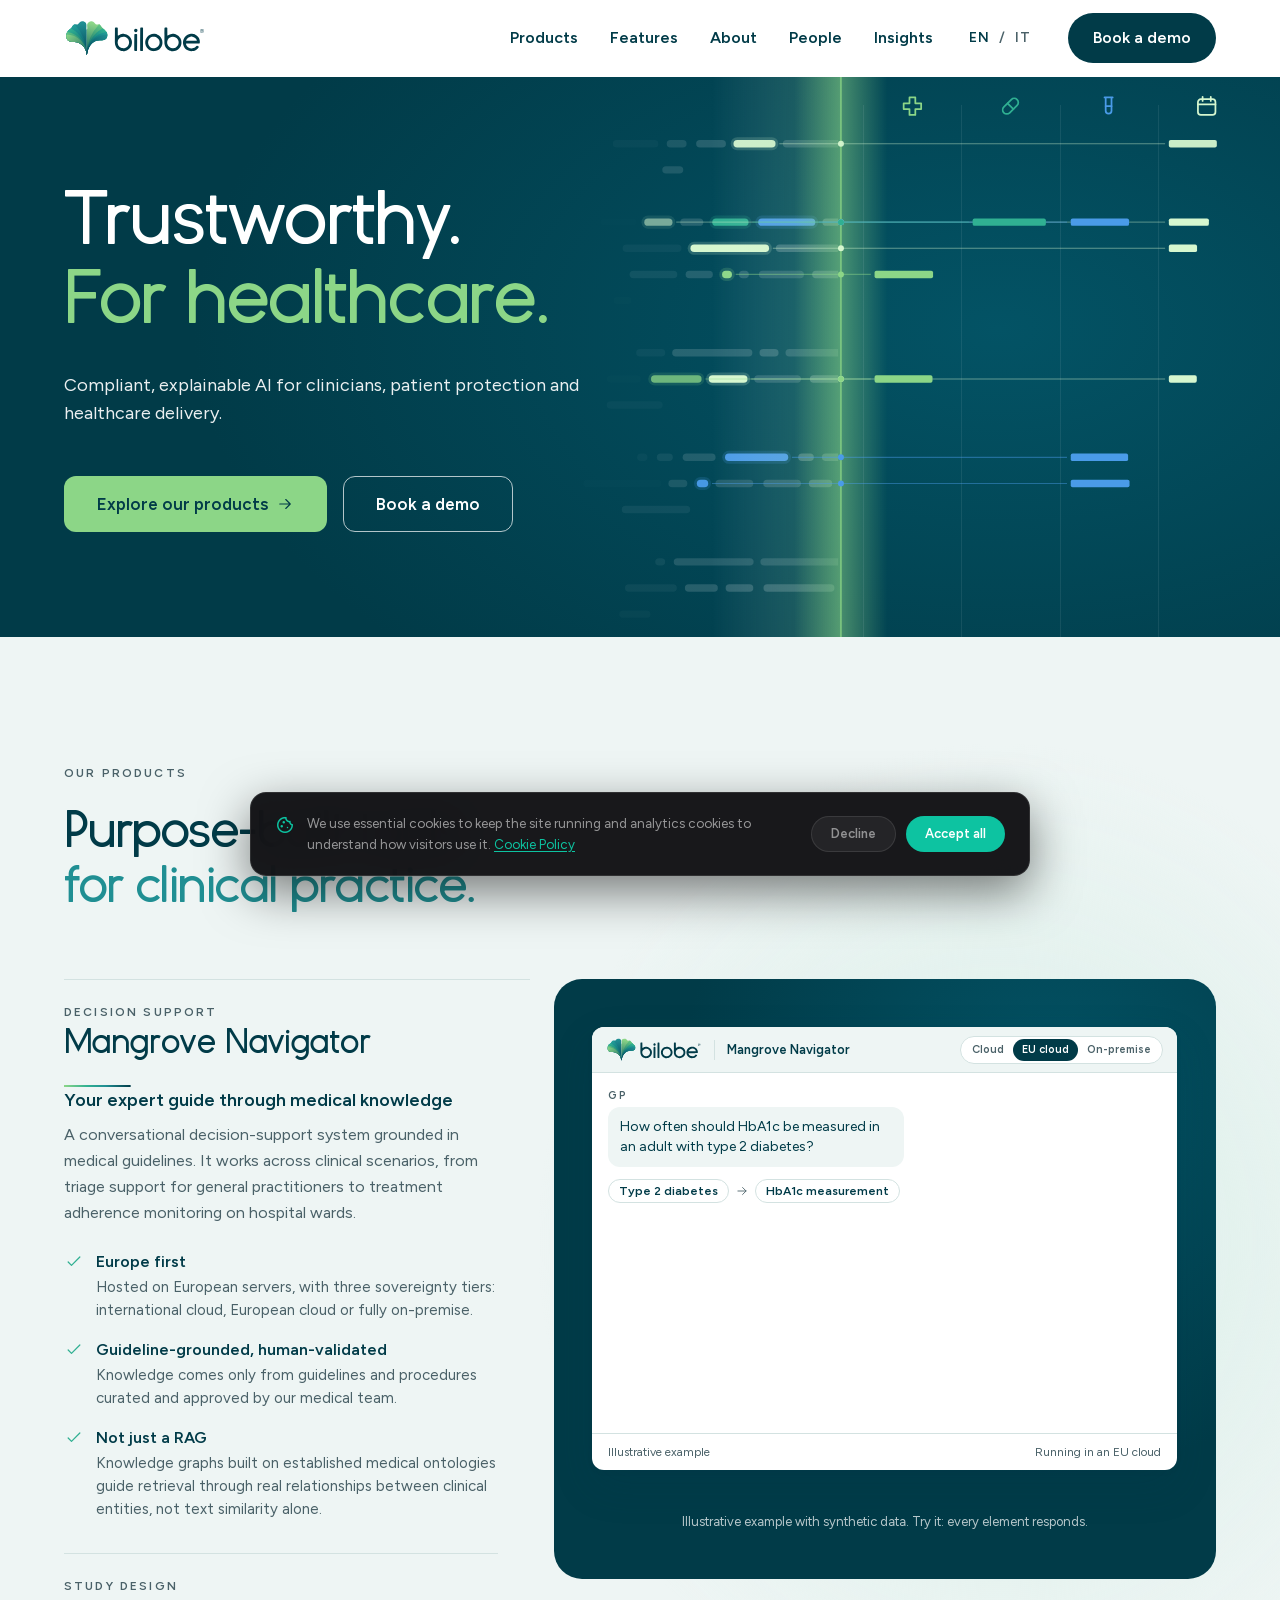
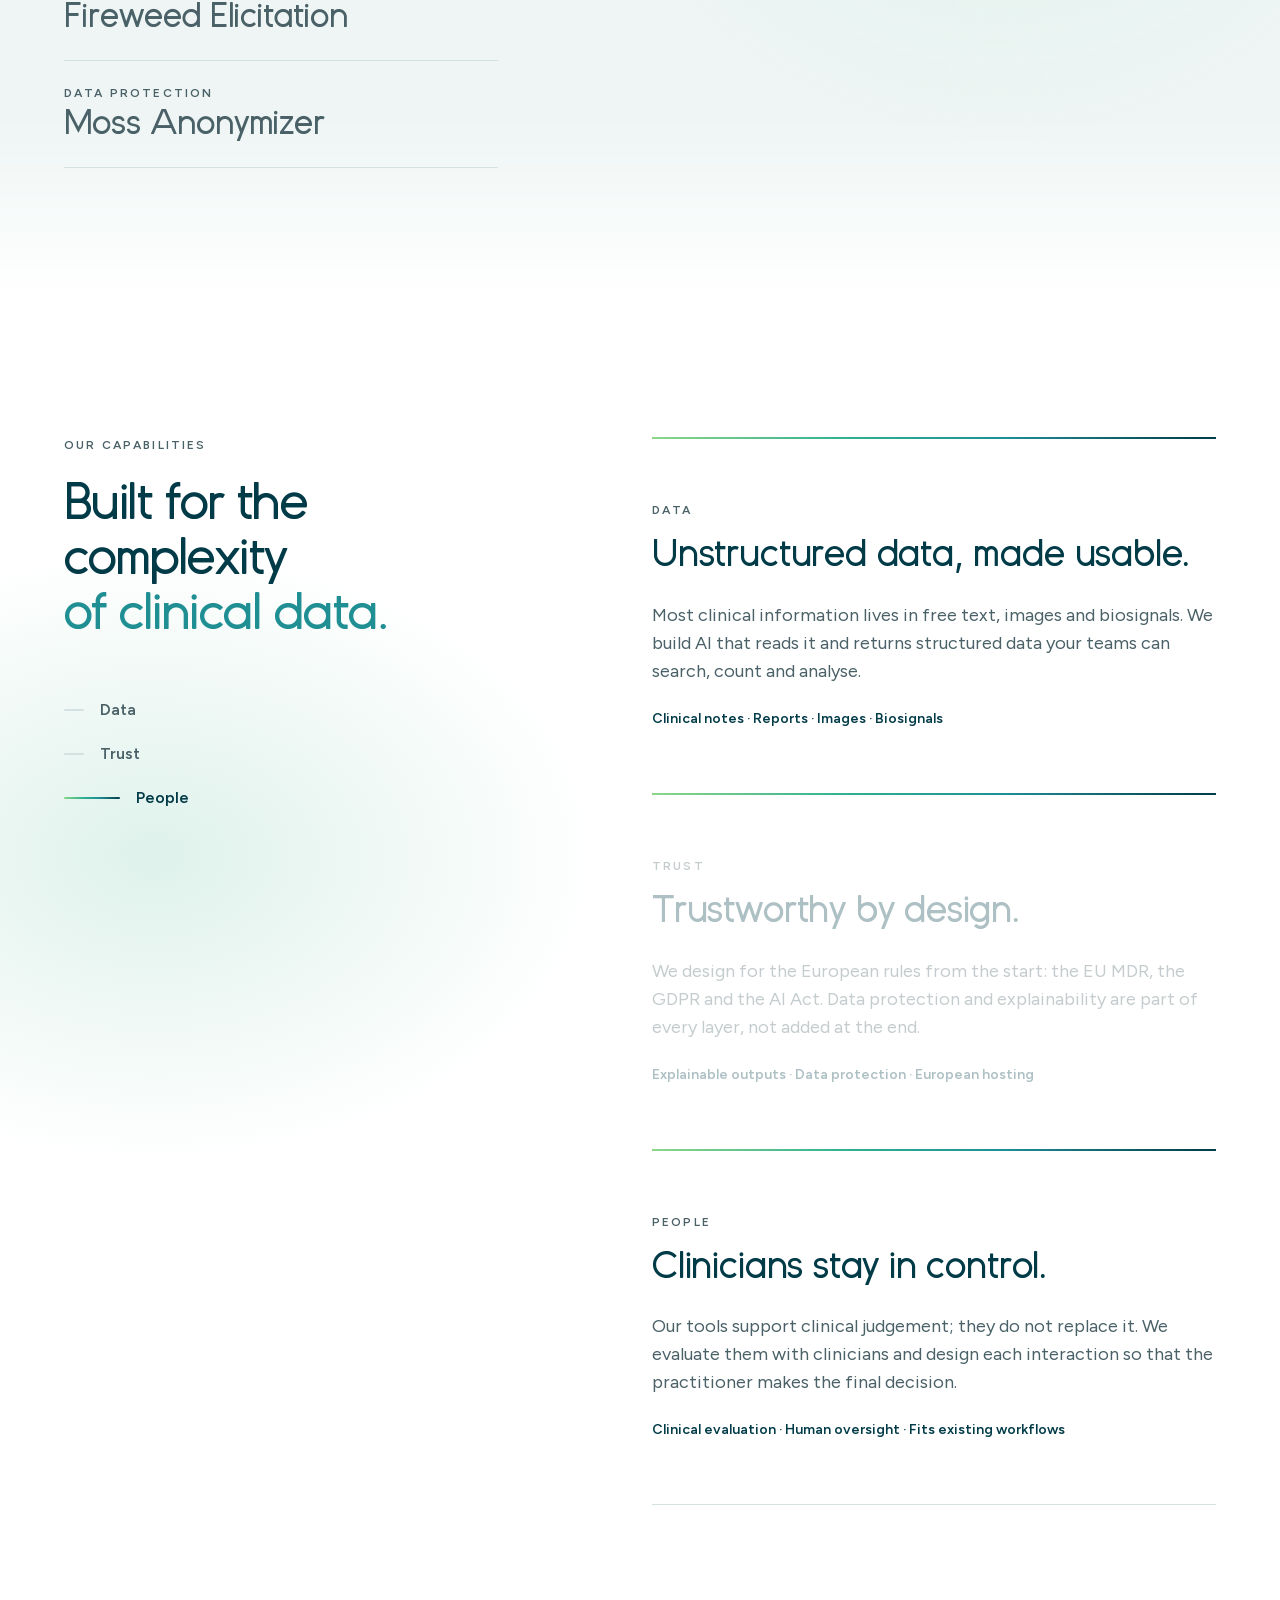
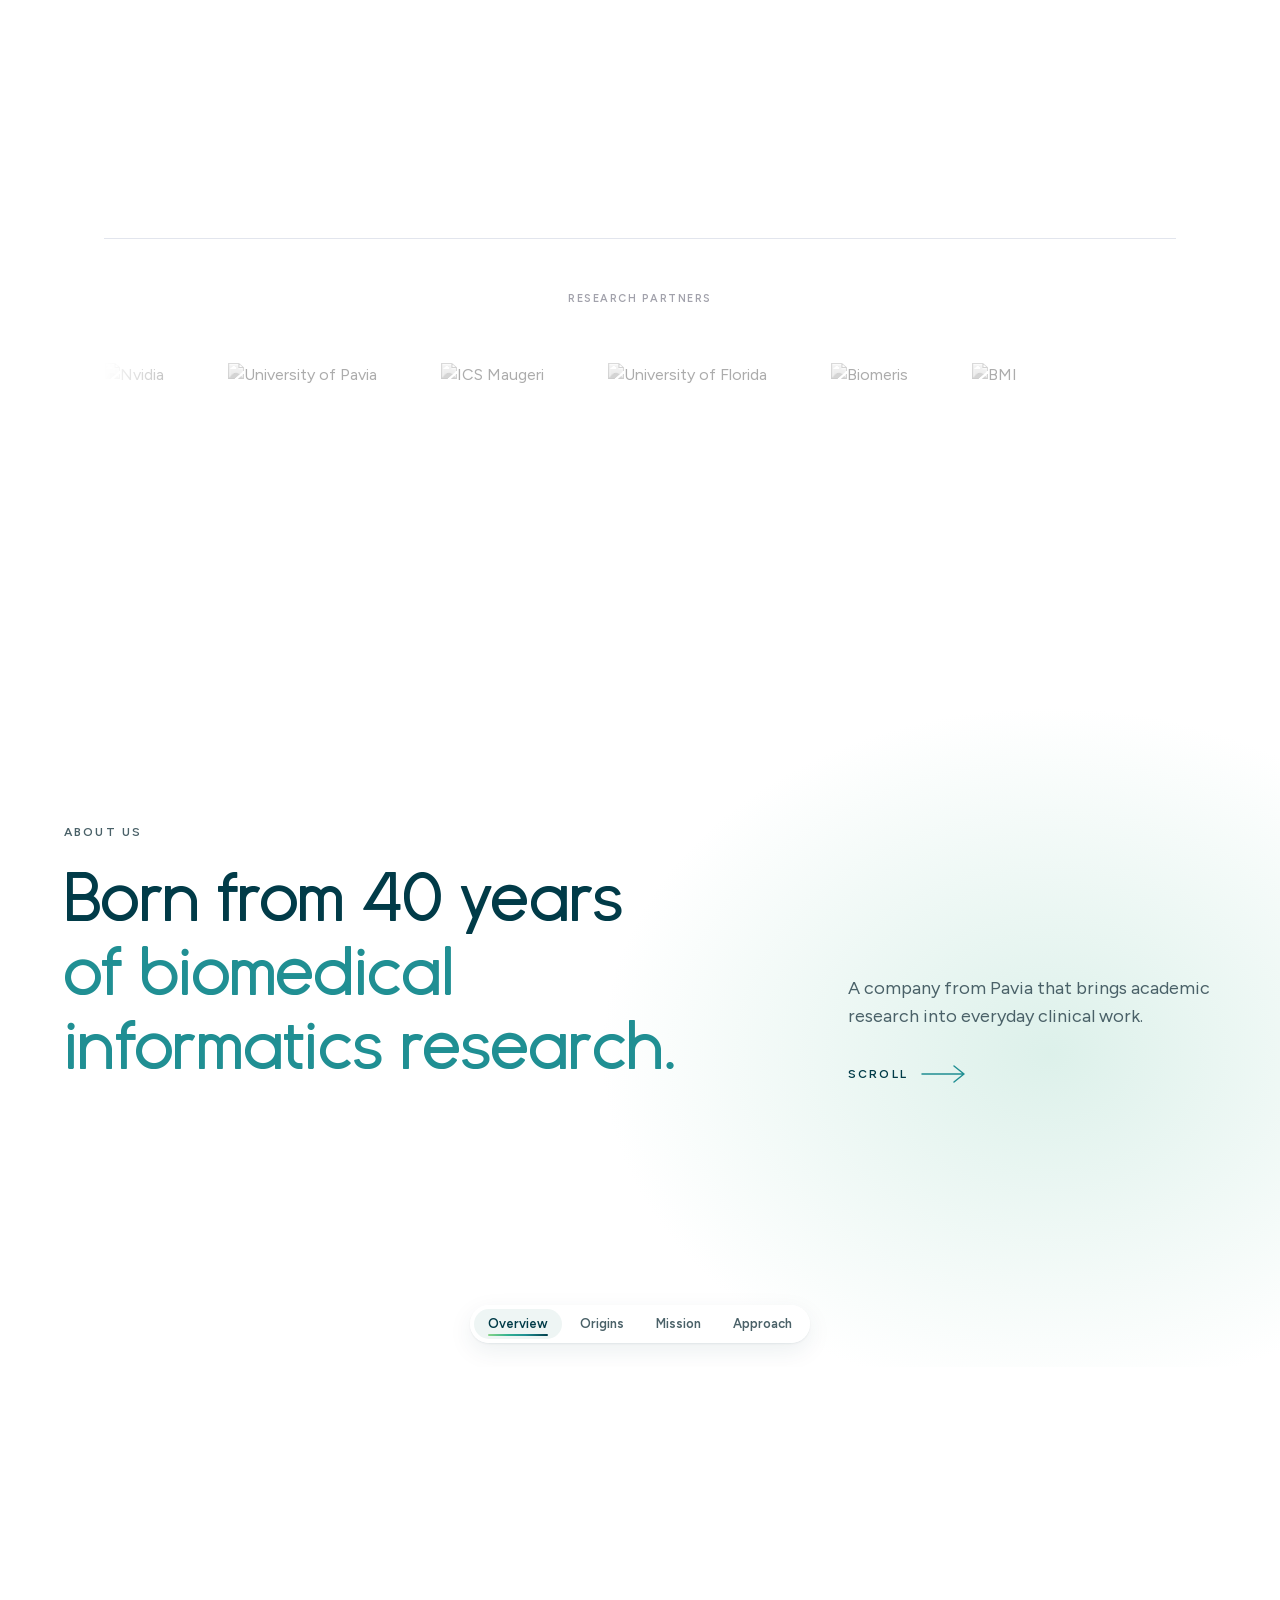
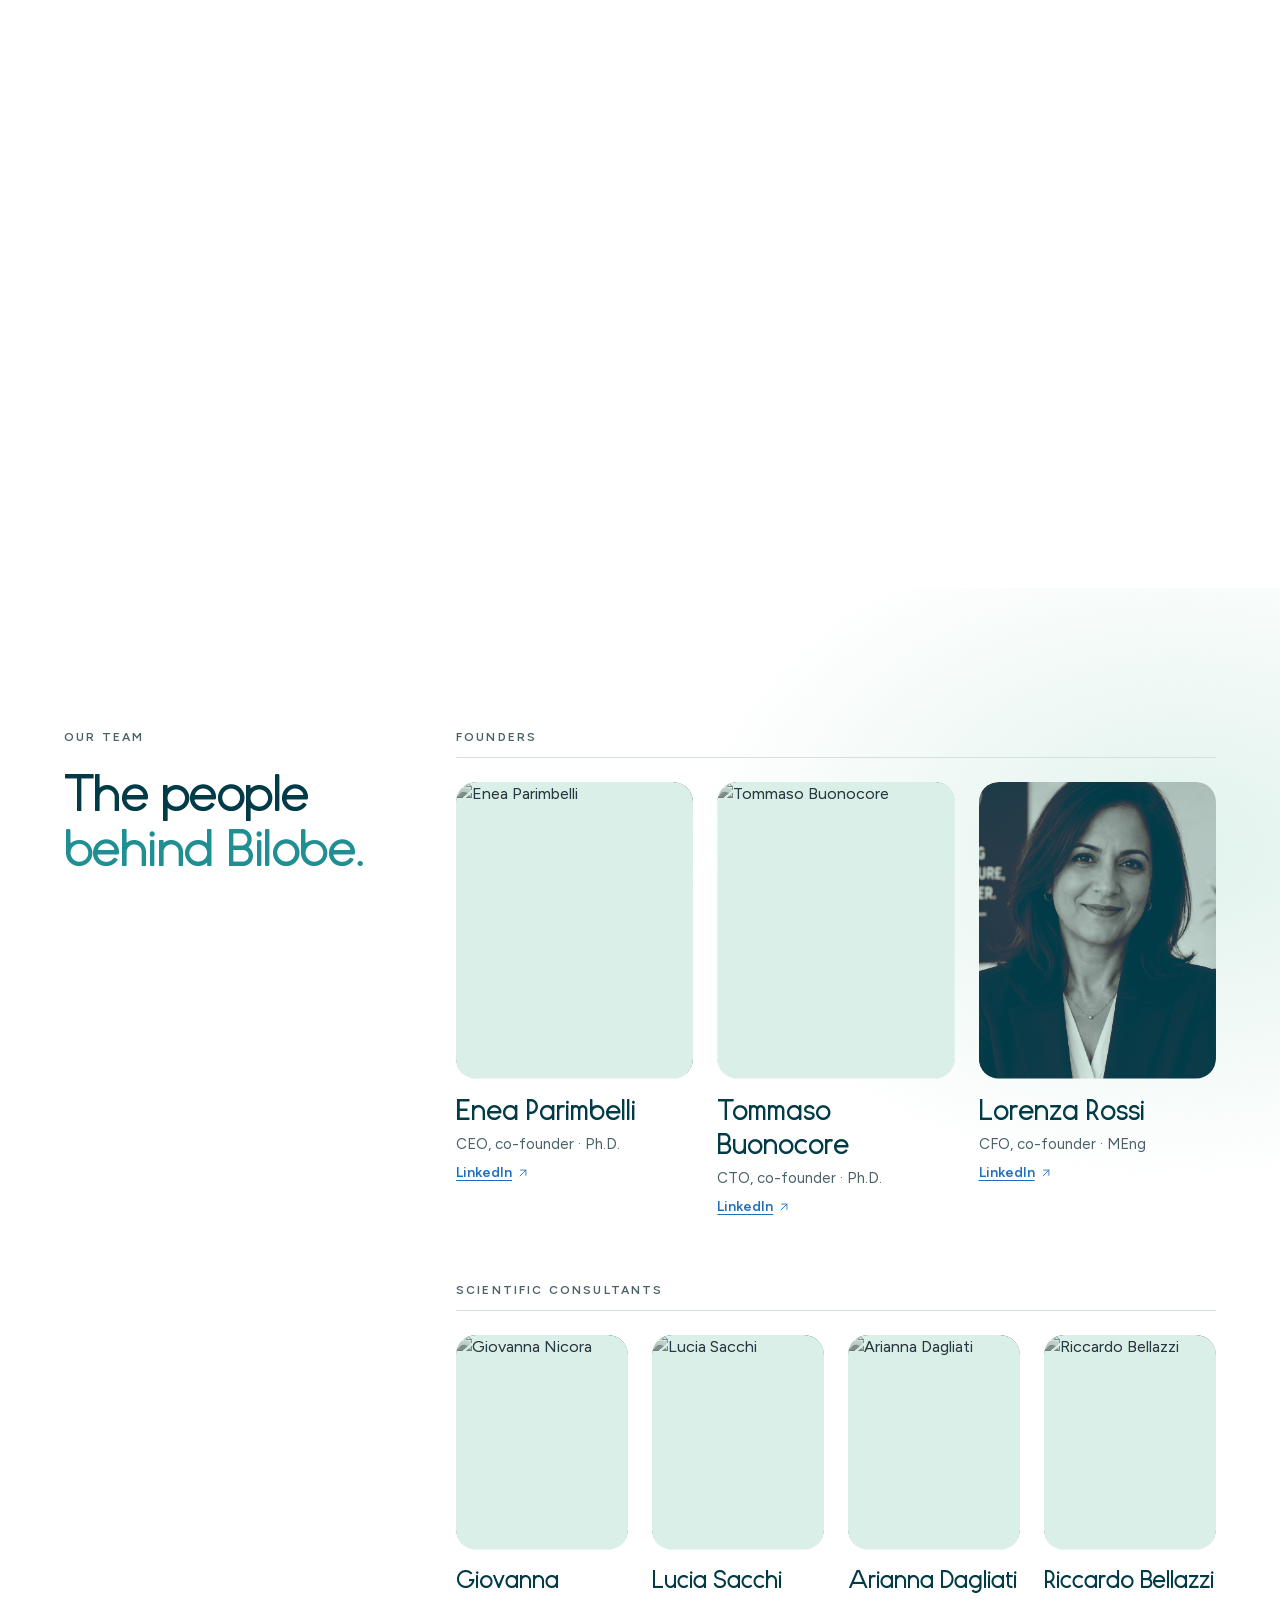
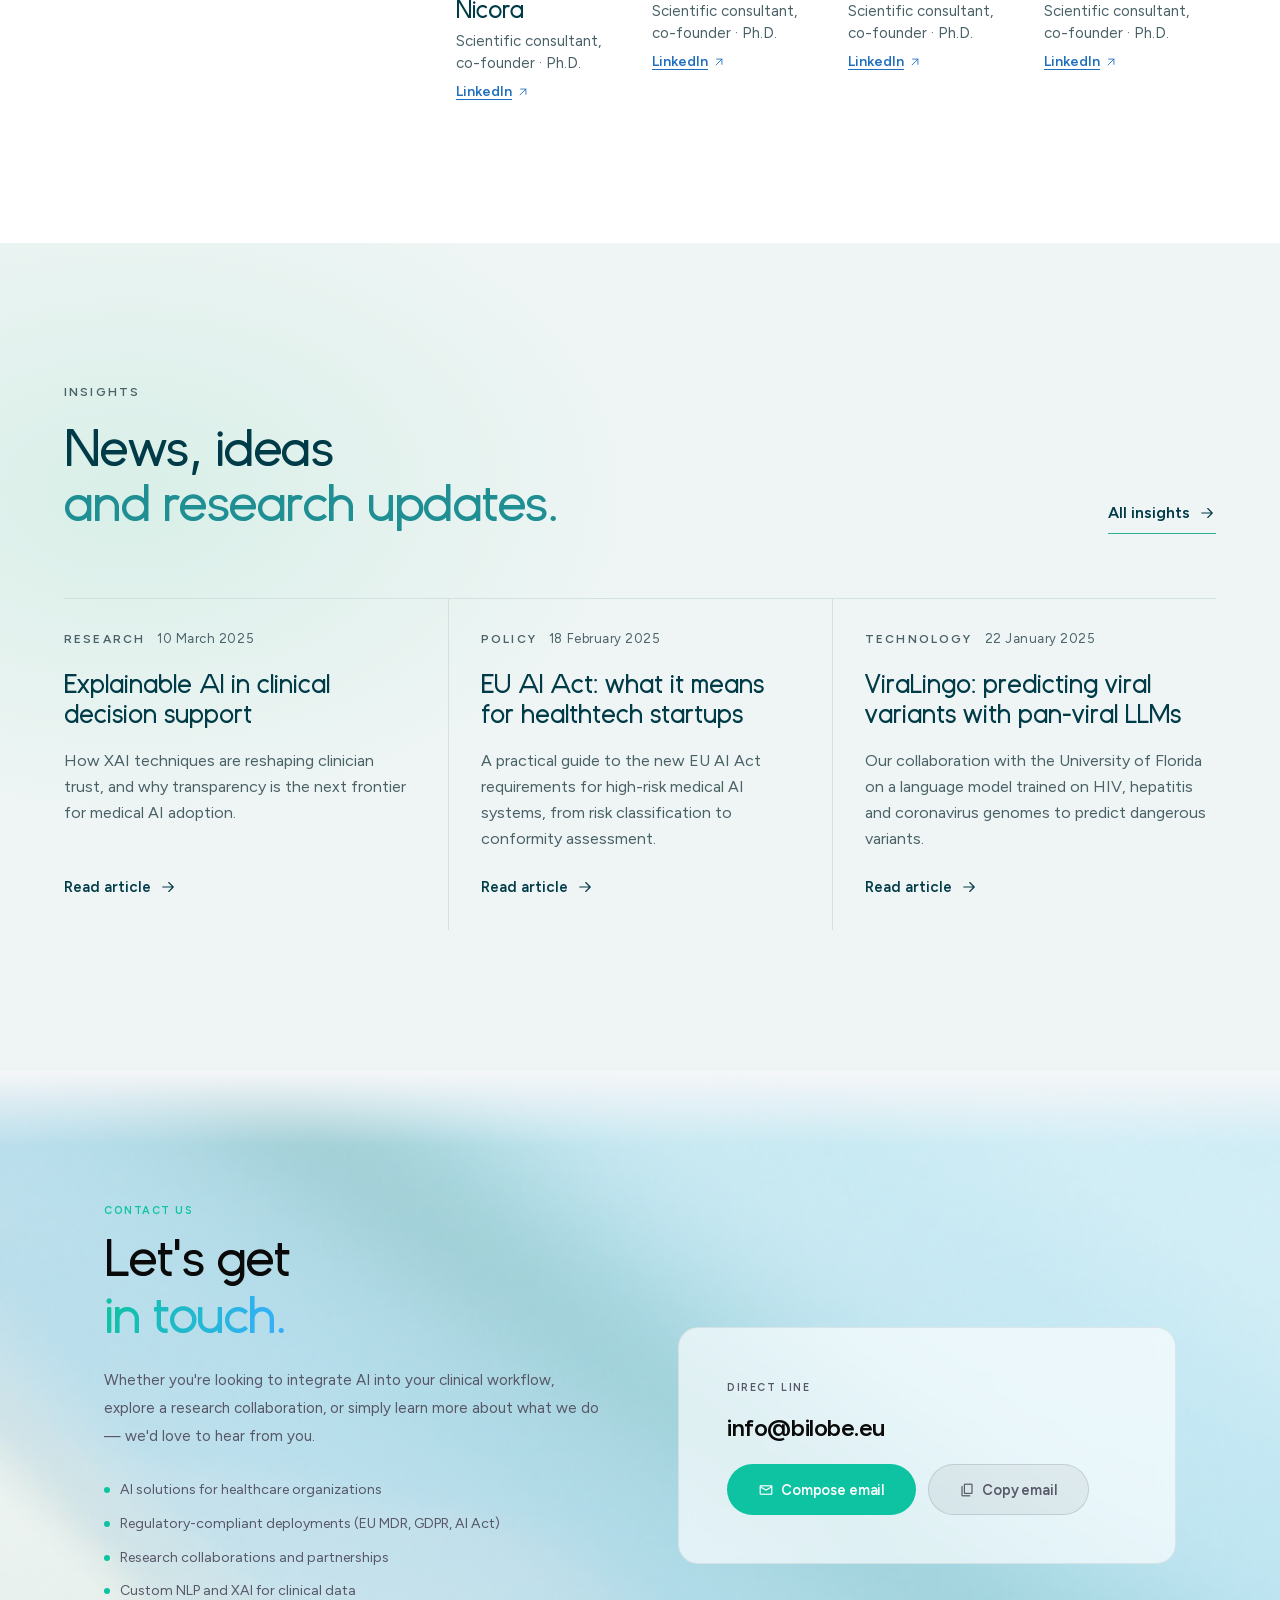
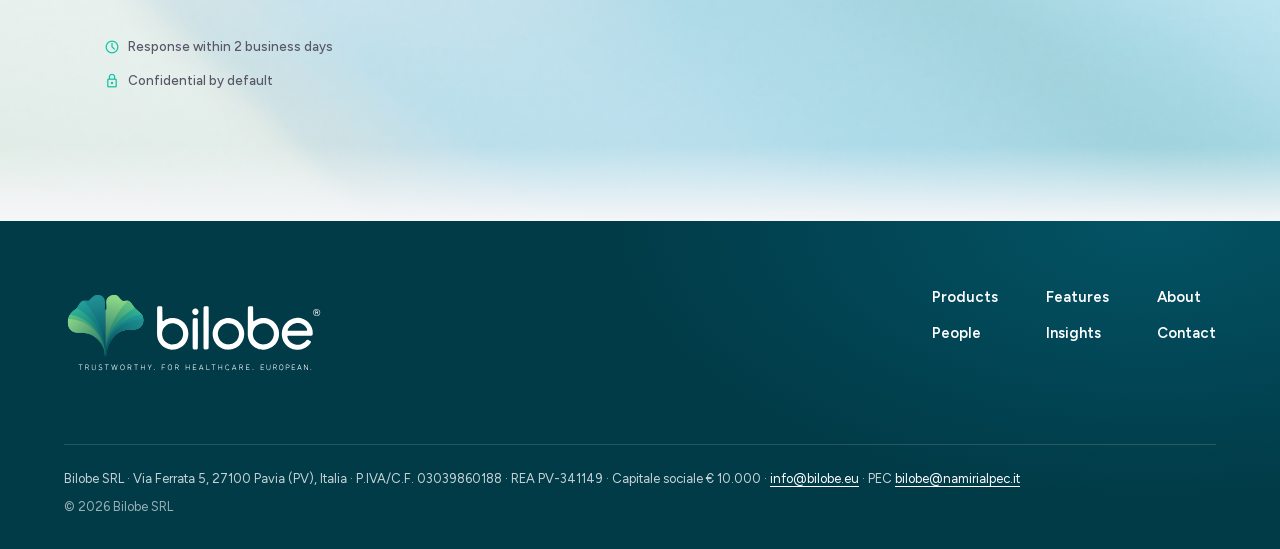
==== commit dae5c632: "Redesign insights page and article template with shared header and footer - Shared header and new fo" ====
--- a/index.html
+++ b/index.html
@@ -571,18 +571,31 @@
   </div>
 
   <!-- FOOTER -->
-  <footer id="footer">
-    <div class="container footer-inner">
-      <a href="#hero" class="nav-brand">
-        <img src="images/logo/logo.gif" alt="Bilobe" class="nav-logo-img-footer">
-        <span>Bilobe<sup>&nbsp;&nbsp;AI</sup></span>
-      </a>
-      <p>© 2026 Bilobe SRL · Via Ferrata 5, Pavia, Italy · P.IVA/C.F. 03039860188 · n.REA 341149 · Cap.Soc. € 10.000
-        i.v.</p>
+  <footer class="site-footer">
+    <div class="wrap">
+      <div class="site-footer__top">
+        <a href="index.html" class="site-footer__brand" aria-label="Bilobe, home">
+          <img src="assets/logos/bilobe-logo-completo-reversed.svg" alt="Bilobe. Trustworthy. For healthcare. European." width="260" height="83">
+        </a>
+        <nav aria-label="Footer">
+          <ul class="site-footer__nav">
+          <li><a href="#products" data-i18n="nav_products">Products</a></li>
+          <li><a href="#capabilities" data-i18n="nav_features">Features</a></li>
+          <li><a href="#about" data-i18n="nav_about">About</a></li>
+          <li><a href="#people" data-i18n="nav_people">People</a></li>
+          <li><a href="insights.html" data-i18n="nav_insights">Insights</a></li>
+          <li><a href="#get-in-touch" data-i18n="nav_contact">Contact</a></li>
+          </ul>
+        </nav>
+      </div>
+      <p class="site-footer__legal">Bilobe SRL · Via Ferrata 5, 27100 Pavia (PV), Italia · P.IVA/C.F. 03039860188 · REA PV-341149 · Capitale sociale € 10.000 ·
+        <a href="mailto:info@bilobe.eu">info@bilobe.eu</a> · PEC <a href="mailto:bilobe@namirialpec.it">bilobe@namirialpec.it</a></p>
+      <p class="site-footer__copy">© 2026 Bilobe SRL</p>
     </div>
   </footer>
 
   <script src="script.js"></script>
+  <script src="assets/js/chrome.js" defer></script>
   <script src="assets/js/hero-graphic.js" defer></script>
   <script src="assets/js/product-demos.js" defer></script>
   <script src="assets/js/sections.js" defer></script>
--- a/assets/css/site.css
+++ b/assets/css/site.css
@@ -16,7 +16,13 @@
   :root { --gutter: var(--space-4); --header-h: 64px; }
 }
 
-html { scroll-padding-top: var(--header-h); }
+/* Base (pages that no longer load the old style.css rely on this) */
+*, *::before, *::after { box-sizing: border-box; }
+html { scroll-padding-top: var(--header-h); scroll-behavior: smooth; -webkit-text-size-adjust: 100%; }
+body { margin: 0; background: var(--surface); color: var(--ink); font: 400 16px/24px var(--font-sans); -webkit-font-smoothing: antialiased; }
+img, svg { max-width: 100%; }
+h1, h2, h3, h4, p, ul, ol, dl, dd, figure, blockquote { margin: 0; }
+@media (prefers-reduced-motion: reduce) { html { scroll-behavior: auto; } }
 
 .wrap {
   width: 100%;
@@ -678,6 +684,32 @@
   .journal__link, .journal__item:first-child .journal__link, .journal__item:last-child .journal__link { padding: var(--space-8) 0; }
 }
 
+/* ---------- Footer ---------- */
+
+.site-footer {
+  padding: var(--space-16) 0 var(--space-8);
+  background: radial-gradient(60% 120% at 90% 0%, var(--teal) 0%, rgba(3, 83, 101, 0) 70%), var(--deep);
+  color: rgba(255, 255, 255, 0.78);
+}
+.site-footer__top { display: flex; flex-wrap: wrap; align-items: flex-start; justify-content: space-between; gap: var(--space-12); }
+.site-footer__brand { display: block; padding: 6px 0; }
+.site-footer__brand img { display: block; width: 260px; height: auto; }
+.site-footer__nav { display: grid; grid-template-columns: repeat(3, auto); gap: var(--space-3) var(--space-12); margin: 0; padding: 0; list-style: none; }
+.site-footer__nav a { font: 600 15px/22px var(--font-sans); color: var(--white); text-decoration: none; border-bottom: 1px solid transparent; transition: border-color 0.2s; }
+.site-footer__nav a:hover { border-bottom-color: var(--lime); }
+.site-footer__legal { margin: var(--space-16) 0 0; padding-top: var(--space-6); border-top: 1px solid rgba(255, 255, 255, 0.14); font: 400 13px/20px var(--font-sans); }
+.site-footer__legal a, .site-footer__copy a { color: var(--white); text-decoration: underline; text-underline-offset: 3px; }
+.site-footer__copy { margin: var(--space-2) 0 0; font: 400 13px/20px var(--font-sans); color: rgba(255, 255, 255, 0.6); }
+.site-footer :focus-visible { outline: 2px solid var(--lime); outline-offset: 2px; }
+
+@media (max-width: 640px) {
+  .site-footer__nav { grid-template-columns: repeat(2, auto); gap: var(--space-3) var(--space-8); }
+  .site-footer__brand img { width: 240px; }
+}
+
+/* Current page in the header */
+.site-nav__links a[aria-current="page"] { border-bottom-color: var(--leaf); }
+
 @media (prefers-reduced-motion: reduce) {
   .btn, .btn .icon, .site-header, .site-nav__links a { transition: none; }
   .capability::before, .capability > *, .capabilities__index a, .capabilities__index a::before { transition: none !important; }
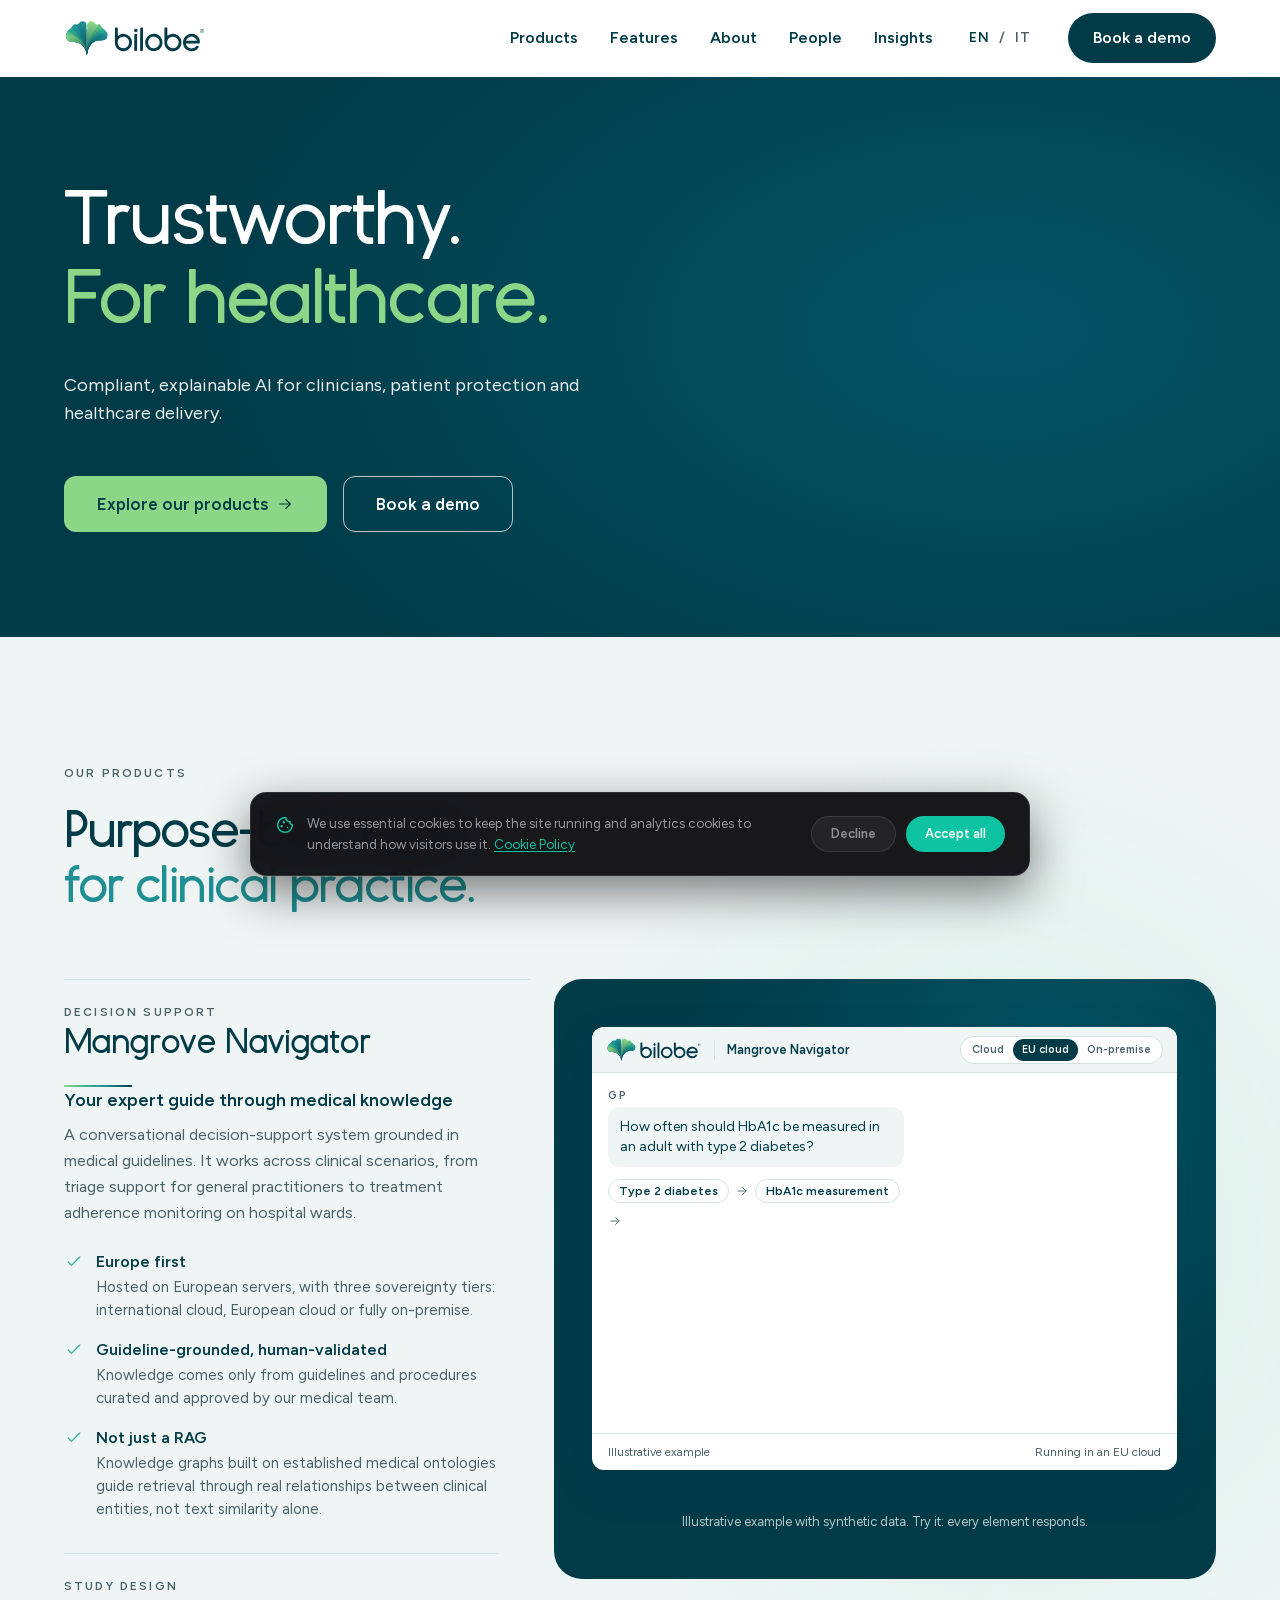
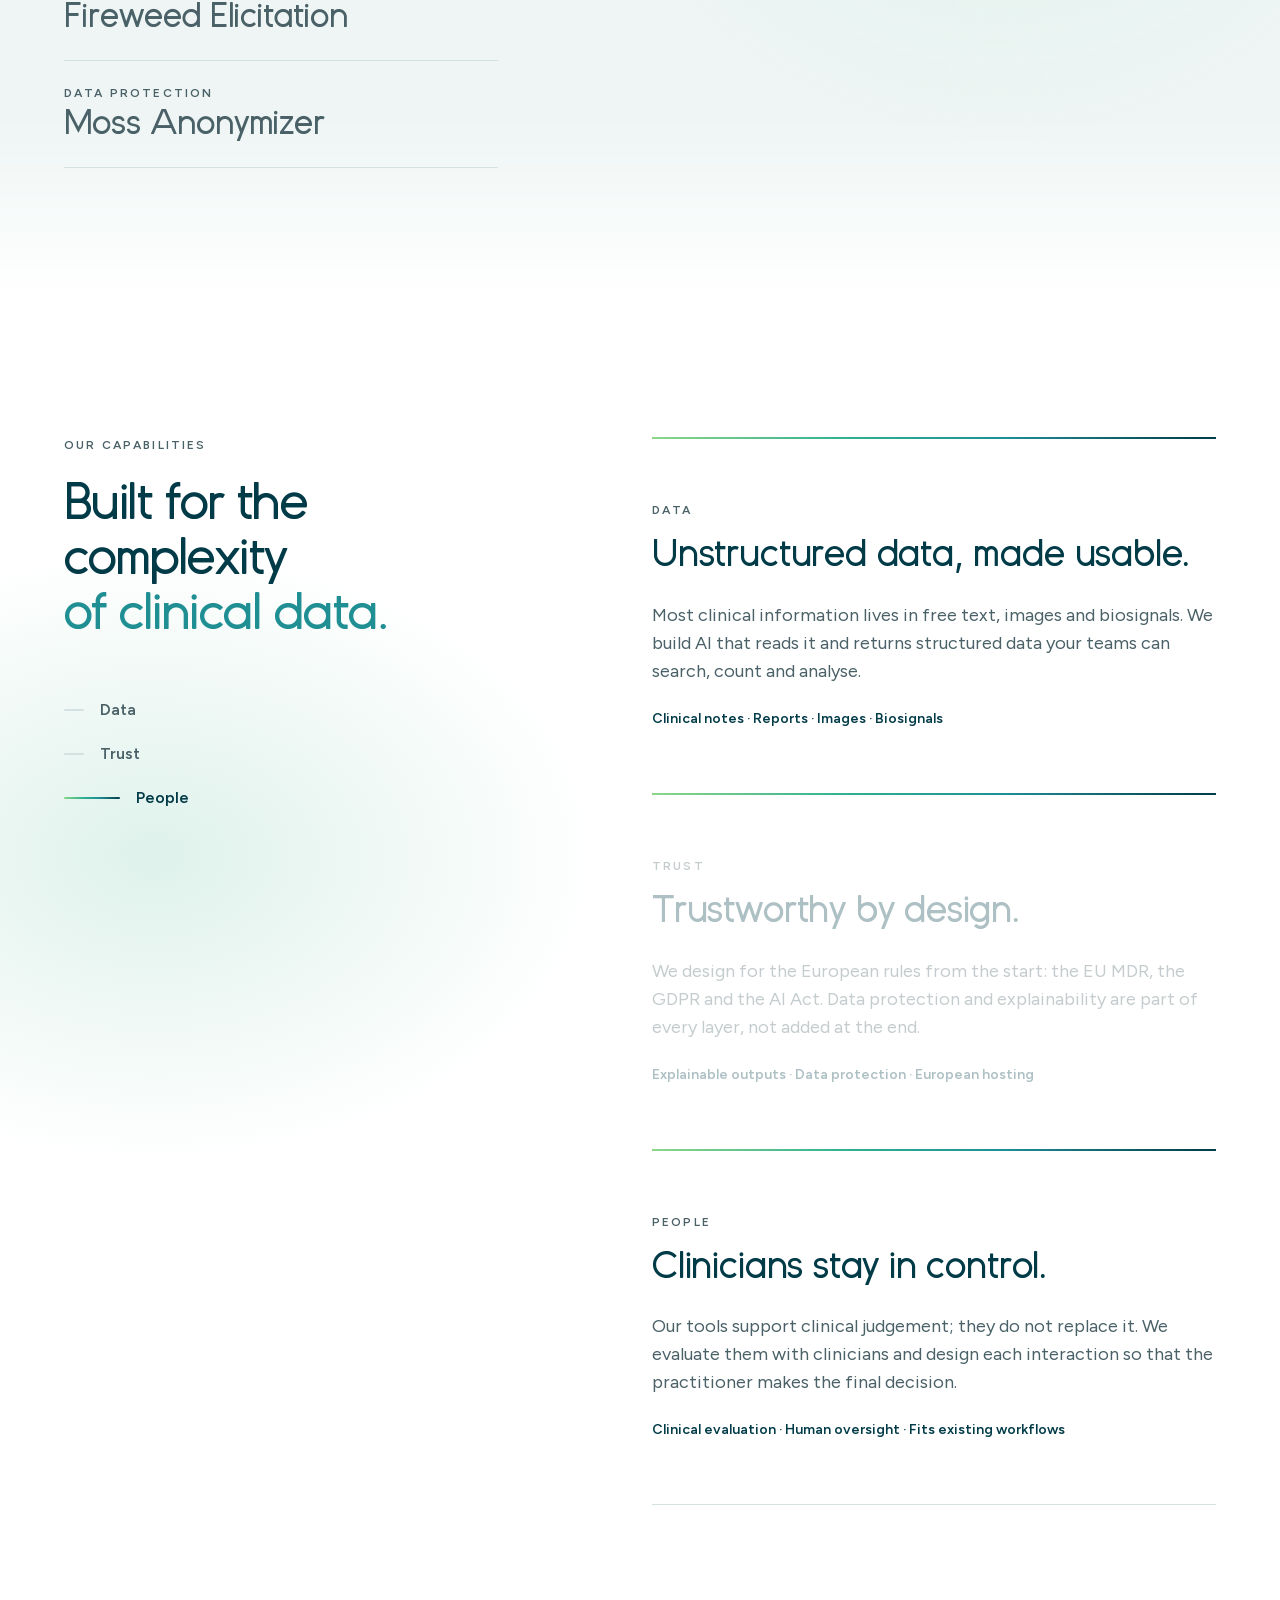
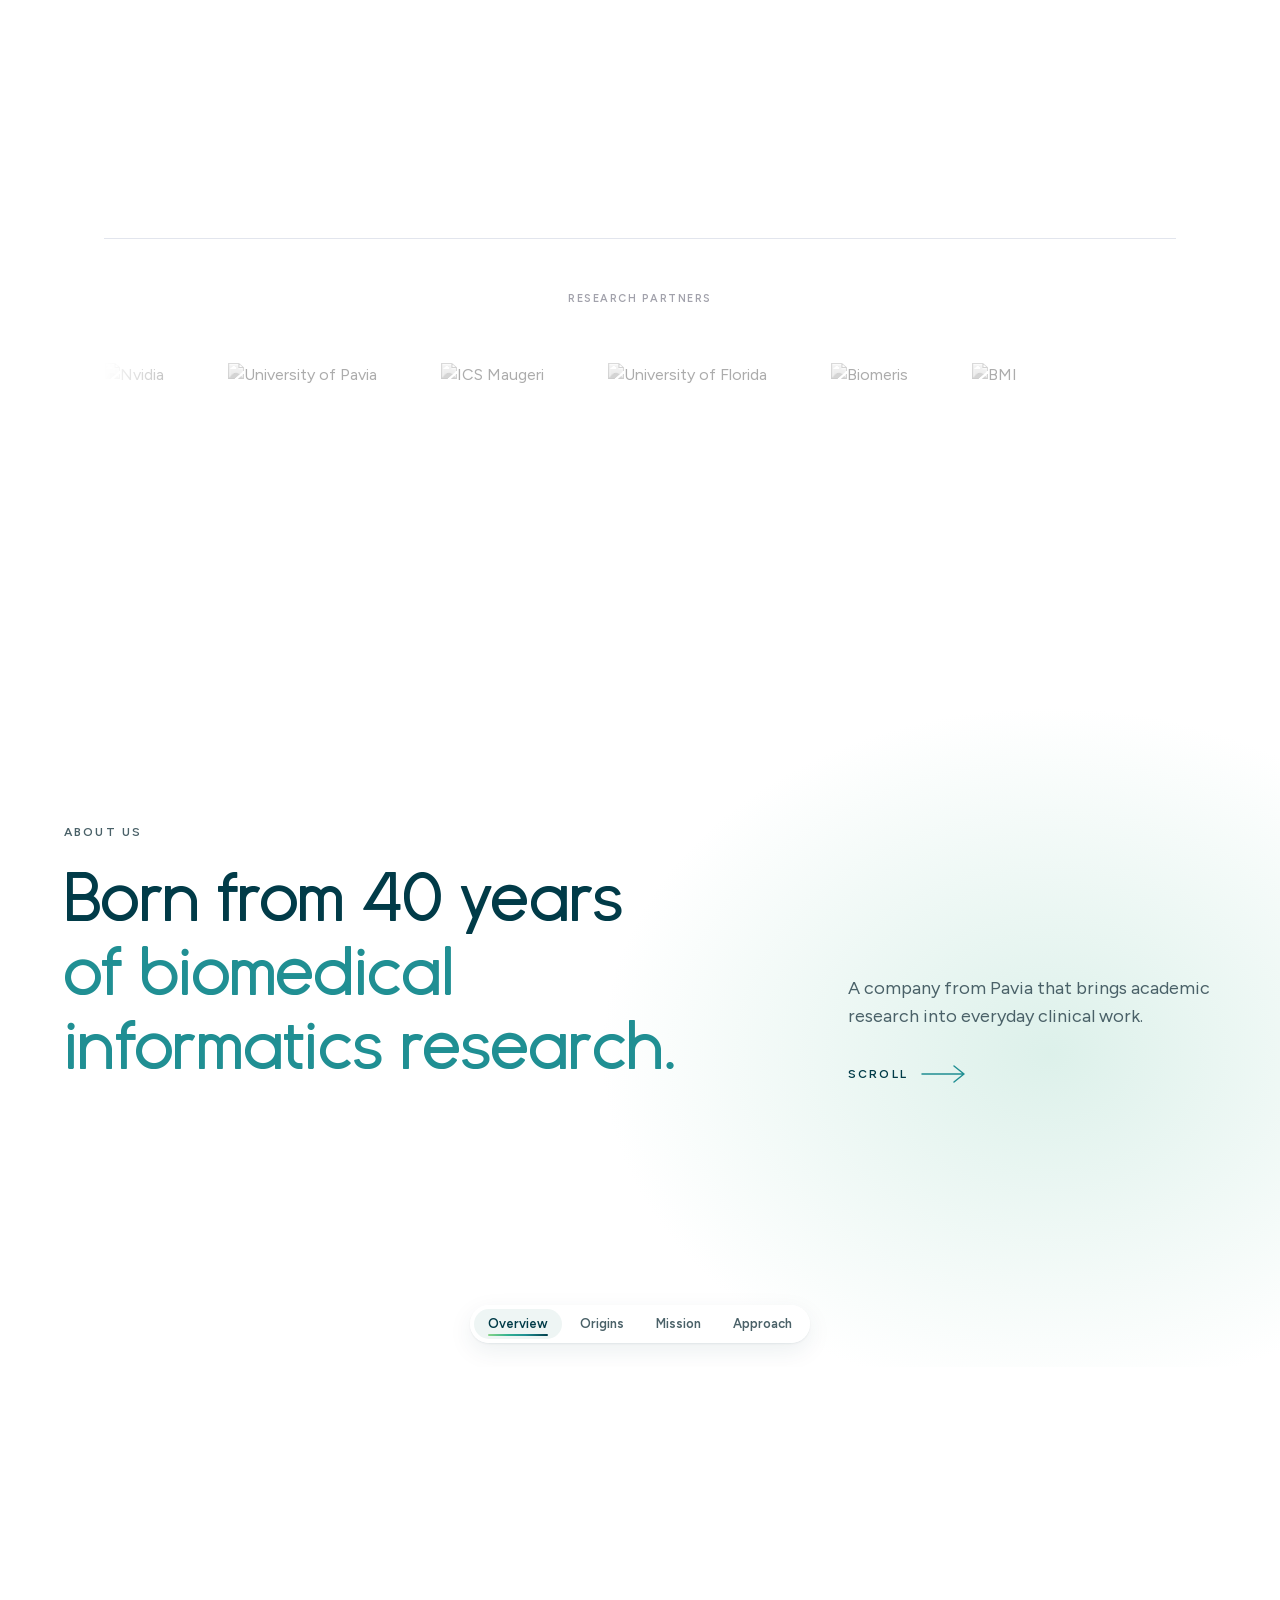
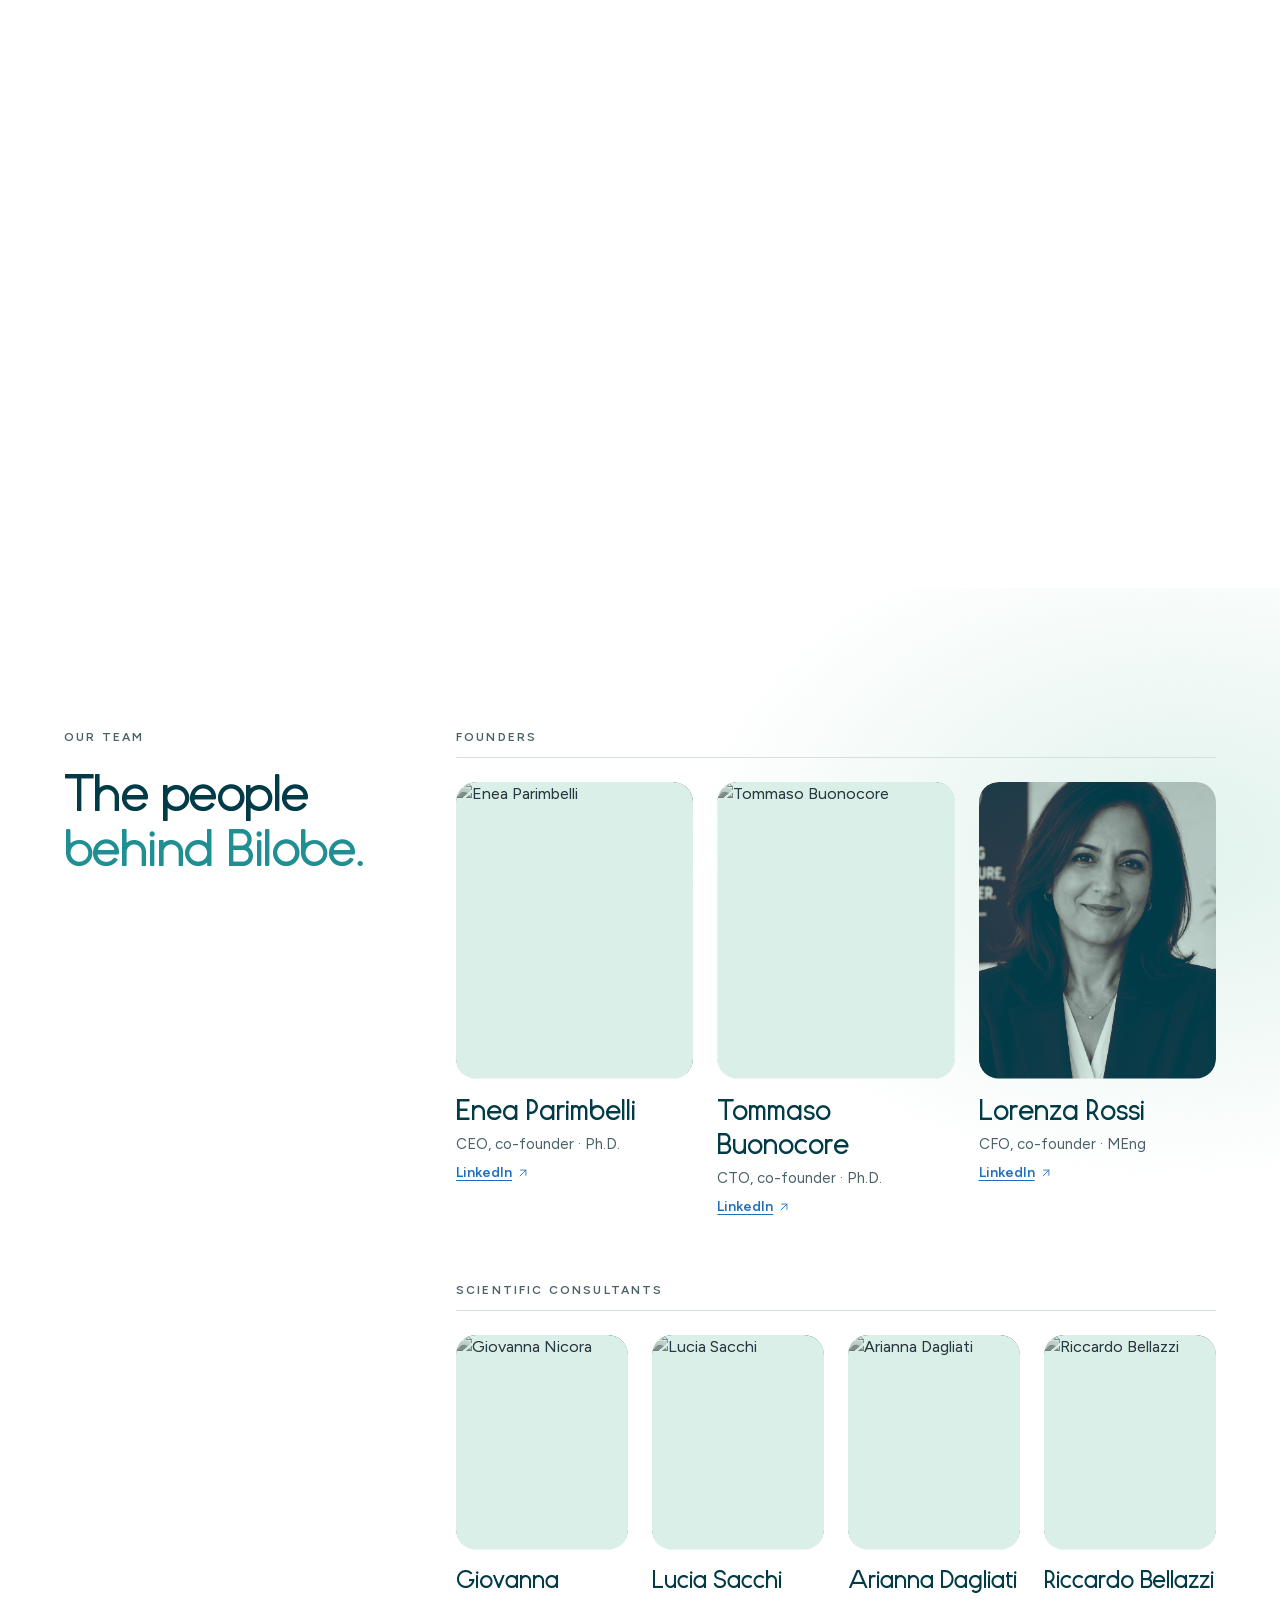
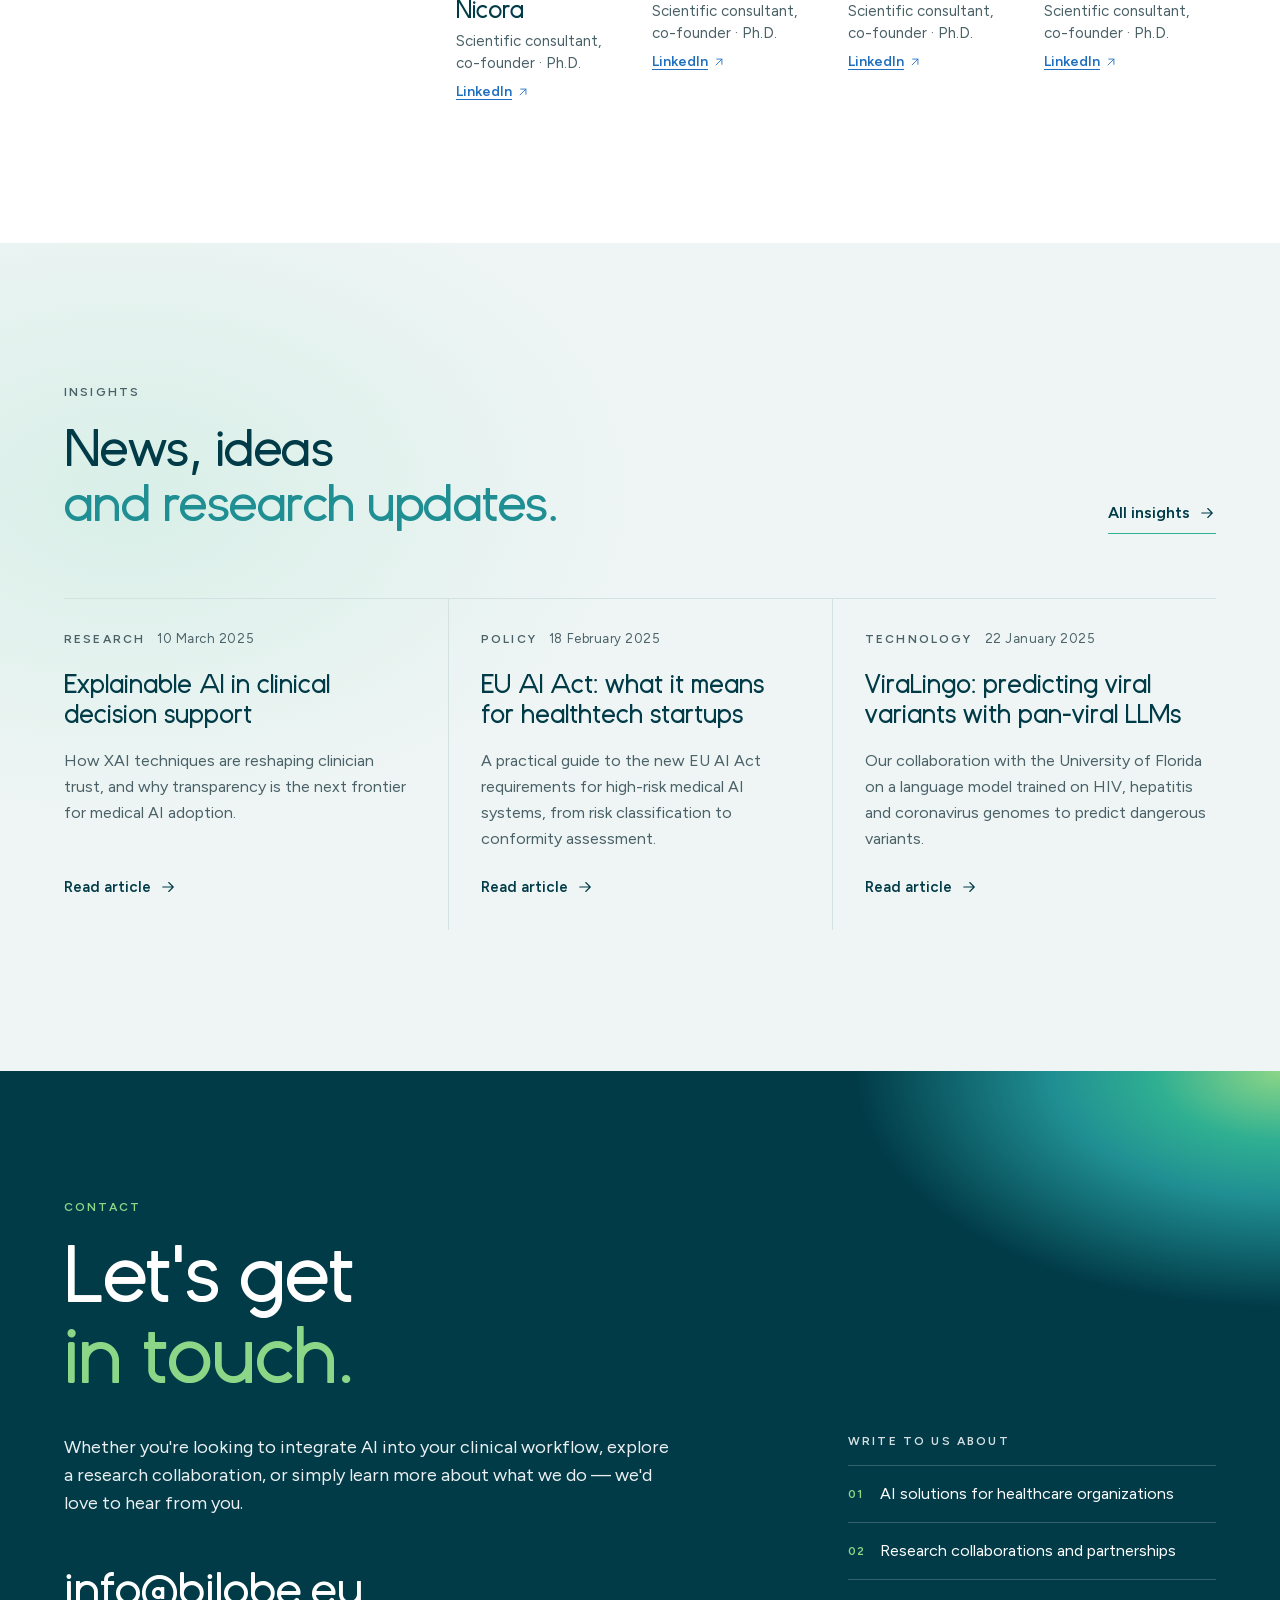
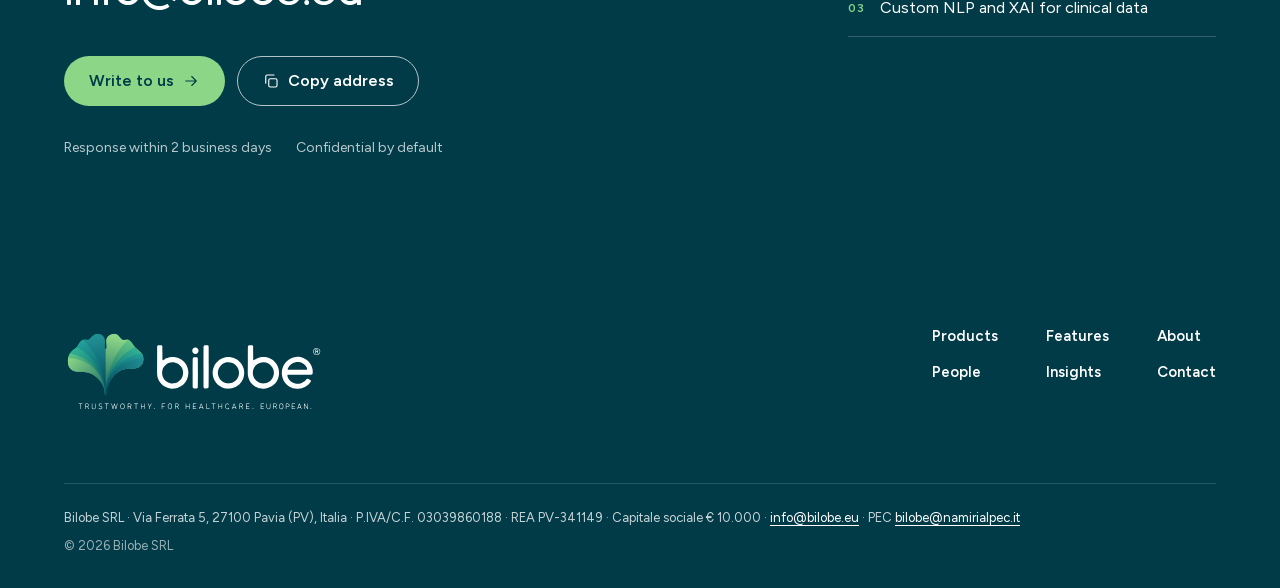
==== commit ad85de96: "Redesign contact section as a canopy closing - Canopy glow from the top right corner, all text on th" ====
--- a/index.html
+++ b/index.html
@@ -442,53 +442,34 @@
     </div>
   </section>
 
-  <!-- CONTACT US -->
-  <section id="get-in-touch">
-    <div class="container">
-      <div class="contact-layout">
-
-        <div class="contact-left reveal">
-          <p class="label" data-i18n="contact_label">Contact Us</p>
-          <h2 class="contact-title"><span data-i18n="contact_title_1">Let's get</span><br><span class="accent-text"
-              data-i18n="contact_title_2">in touch.</span></h2>
-          <p class="contact-intro" data-i18n="contact_intro">Whether you're looking to integrate AI into your clinical
-            workflow, explore a
-            research collaboration, or simply learn more about what we do — we'd love to hear from you.</p>
-          <ul class="contact-services">
-            <li data-i18n="contact_service1">AI solutions for healthcare organizations</li>
-            <li data-i18n="contact_service2">Regulatory-compliant deployments (EU MDR, GDPR, AI Act)</li>
-            <li data-i18n="contact_service3">Research collaborations and partnerships</li>
-            <li data-i18n="contact_service4">Custom NLP and XAI for clinical data</li>
-          </ul>
-          <div class="contact-trust">
-            <div class="trust-item">
-              <span class="material-symbols-outlined">schedule</span>
-              <span data-i18n="trust_response">Response within 2 business days</span>
-            </div>
-            <div class="trust-item">
-              <span class="material-symbols-outlined">lock</span>
-              <span data-i18n="trust_confidential">Confidential by default</span>
-            </div>
-          </div>
-        </div>
-
-        <div class="contact-right reveal delay-2">
-          <div class="contact-card">
-            <p class="contact-card-label" data-i18n="contact_card_label">Direct line</p>
-            <a href="mailto:info@bilobe.eu" class="contact-email">info@bilobe.eu</a>
-            <div class="contact-actions">
-              <a href="mailto:info@bilobe.eu" class="btn-primary">
-                <span class="material-symbols-outlined">mail</span>
-                <span data-i18n="contact_compose">Compose email</span>
-              </a>
-              <button class="btn-copy" id="copy-email-btn">
-                <span class="material-symbols-outlined">content_copy</span>
-                <span data-i18n="contact_copy">Copy email</span>
-              </button>
-            </div>
-          </div>
-        </div>
-
+  <!-- CONTACT: the closing of the page on the canopy gradient, lime top right to deep bottom left.
+       All text stays on the teal and deep end. -->
+  <section id="get-in-touch" class="contact" aria-labelledby="contact-title">
+    <div class="contact__glow" aria-hidden="true"></div>
+    <div class="wrap contact__grid">
+      <div class="contact__head">
+        <p class="t-eyebrow contact__eyebrow" data-i18n="contact_label">Contact</p>
+        <h2 class="contact__title" id="contact-title">
+          <span data-i18n="contact_title_1">Let's get</span>
+          <span class="contact__title-accent" data-i18n="contact_title_2">in touch.</span>
+        </h2>
+      </div>
+      <div class="contact__main">
+        <p class="contact__intro" data-i18n="contact_intro">Whether you're looking to integrate AI into your clinical workflow, explore a research collaboration, or simply learn more about what we do — we'd love to hear from you.</p>
+        <a class="contact__email" href="mailto:info@bilobe.eu">info@bilobe.eu</a>
+        <div class="contact__actions">
+          <a class="btn btn--lime btn--pill" href="mailto:info@bilobe.eu"><span data-i18n="contact_compose">Write to us</span><svg class="icon" viewBox="0 0 24 24" aria-hidden="true"><path d="M5 12h14M13 6l6 6-6 6"/></svg></a>
+          <button class="btn btn--outline-white btn--pill contact__copy" type="button" data-copy-text="info@bilobe.eu" data-copied="Address copied" data-copied-it="Indirizzo copiato"><svg class="icon" viewBox="0 0 24 24" aria-hidden="true"><rect x="9" y="9" width="11" height="11" rx="2"/><path d="M5 15V6a2 2 0 0 1 2-2h9"/></svg><span data-i18n="contact_copy">Copy address</span></button>
+        </div>
+        <p class="contact__note"><span data-i18n="trust_response">Response within 2 business days</span><span data-i18n="trust_confidential">Confidential by default</span></p>
+      </div>
+      <div class="contact__side">
+        <p class="contact__side-label" data-i18n="contact_topics">Write to us about</p>
+        <ol class="contact__topics">
+          <li data-i18n="contact_service1">AI solutions for healthcare organizations</li>
+          <li data-i18n="contact_service3">Research collaborations and partnerships</li>
+          <li data-i18n="contact_service4">Custom NLP and XAI for clinical data</li>
+        </ol>
       </div>
     </div>
   </section>
--- a/style.css
+++ b/style.css
@@ -1100,154 +1100,6 @@
   opacity: 0.75;
 }
 
-/* ─── CONTACT US ──────────────────────────────────────── */
-#get-in-touch {
-  background:
-    linear-gradient(to bottom,
-      rgba(245, 246, 248, 1) 0%,
-      rgba(245, 246, 248, 0.55) 10%,
-      rgba(245, 246, 248, 0.55) 90%,
-      rgba(245, 246, 248, 1) 100%),
-    url('images/bg/bg2.webp') center / cover no-repeat;
-  background-color: #a8dce8;
-  border-top: none;
-}
-
-.contact-layout {
-  display: grid;
-  grid-template-columns: 1fr 1fr;
-  gap: clamp(3rem, 6vw, 6rem);
-  align-items: center;
-}
-
-.contact-title {
-  font-size: clamp(2rem, 4vw, 3.2rem);
-  font-weight: 800;
-  line-height: 1.1;
-  letter-spacing: -0.04em;
-  color: var(--text);
-  margin-bottom: 1.25rem;
-}
-
-.contact-intro {
-  font-size: 0.95rem;
-  color: var(--text-2);
-  line-height: 1.85;
-  margin-bottom: 1.75rem;
-}
-
-.contact-services {
-  list-style: none;
-  display: flex;
-  flex-direction: column;
-  gap: 0.6rem;
-  margin-bottom: 2rem;
-}
-
-.contact-services li {
-  display: flex;
-  align-items: center;
-  gap: 0.65rem;
-  font-size: 0.88rem;
-  color: var(--text-2);
-}
-
-.contact-services li::before {
-  content: '';
-  width: 6px;
-  height: 6px;
-  border-radius: 50%;
-  background: var(--accent);
-  flex-shrink: 0;
-}
-
-.contact-trust {
-  display: flex;
-  flex-direction: column;
-  gap: 0.6rem;
-}
-
-.trust-item {
-  display: flex;
-  align-items: center;
-  gap: 0.5rem;
-  font-size: 0.82rem;
-  font-weight: 500;
-  color: var(--text-2);
-}
-
-.trust-item .material-symbols-outlined {
-  font-size: 1rem;
-  color: var(--accent);
-}
-
-.contact-card {
-  background: rgba(255, 255, 255, 0.65);
-  border: 1px solid rgba(0, 0, 0, 0.07);
-  border-radius: 20px;
-  padding: clamp(2rem, 4vw, 3rem);
-  display: flex;
-  flex-direction: column;
-  gap: 1rem;
-  backdrop-filter: blur(8px);
-  -webkit-backdrop-filter: blur(8px);
-}
-
-.contact-card-label {
-  font-size: 0.68rem;
-  font-weight: 700;
-  letter-spacing: 0.14em;
-  text-transform: uppercase;
-  color: var(--text-2);
-}
-
-.contact-email {
-  font-size: clamp(1.1rem, 2.5vw, 1.5rem);
-  font-weight: 700;
-  color: var(--text);
-  letter-spacing: -0.02em;
-  word-break: break-all;
-  transition: color 0.2s;
-}
-
-.contact-email:hover {
-  color: var(--accent);
-}
-
-.contact-actions {
-  display: flex;
-  gap: 0.75rem;
-  flex-wrap: wrap;
-  margin-top: 0.5rem;
-}
-
-.btn-copy {
-  display: inline-flex;
-  align-items: center;
-  gap: 0.45rem;
-  padding: 0.85rem 1.9rem;
-  background: rgba(0, 0, 0, 0.05);
-  color: var(--text-2);
-  font-family: inherit;
-  font-size: 0.9rem;
-  font-weight: 600;
-  border-radius: 100px;
-  border: 1px solid rgba(0, 0, 0, 0.12);
-  cursor: pointer;
-  letter-spacing: -0.01em;
-  transition: background 0.2s, color 0.2s, transform 0.2s;
-}
-
-.btn-copy:hover {
-  background: rgba(0, 0, 0, 0.09);
-  color: var(--text);
-  transform: translateY(-2px);
-}
-
-.btn-copy .material-symbols-outlined {
-  font-size: 1rem;
-}
-
 /* ─── FOOTER ──────────────────────────────────────────── */
 #footer {
   background: var(--bg-alt);
@@ -1495,10 +1347,6 @@
 }
 
 @media (max-width: 768px) {
-  .contact-layout {
-    grid-template-columns: 1fr;
-  }
-
   .nav-right {
     display: none;
   }
--- a/assets/css/legacy-bridge.css
+++ b/assets/css/legacy-bridge.css
@@ -16,7 +16,6 @@
 .section-header h2,
 .insights-header h2,
 .about-statement,
-.contact-title,
 .product-name,
 .article-related-header h2,
 .article-prose h2 {
--- a/assets/css/site.css
+++ b/assets/css/site.css
@@ -717,3 +717,109 @@
   .journal__item::before, .journal__title, .journal__all .icon, .journal__more .icon { transition: none !important; }
   .js .people__list .person__photo { clip-path: none; }
 }
+
+/* ---------- Contact: the closing, on the canopy gradient ----------
+   Like the closing slide: lime in the top right corner, deep bottom left, all text on the teal and
+   deep end. The glow grows out of the corner as the section arrives (--rise, assets/js/sections.js)
+   and runs into the deep footer below. */
+
+.contact {
+  --rise: 1;
+  position: relative;
+  isolation: isolate;
+  overflow: hidden;
+  padding: clamp(104px, 10vw, 152px) 0 clamp(80px, 8vw, 120px);
+  background: var(--deep);
+  color: var(--white);
+}
+.contact__glow {
+  position: absolute;
+  inset: 0;
+  z-index: -1;
+  background: radial-gradient(min(1300px, 90vw) min(720px, 50vw) at 100% 0%, #8cd687 0%, #30b092 24%, #208f93 44%, #013b48 82%);
+  transform-origin: 100% 0;
+  transform: scale(calc(0.45 + 0.55 * var(--rise)));
+  will-change: transform;
+}
+.contact__grid {
+  display: grid;
+  grid-template-columns: repeat(12, minmax(0, 1fr));
+  column-gap: var(--space-6);
+  align-items: start;
+}
+.contact__head { grid-column: 1 / -1; }
+.contact__main { grid-column: 1 / span 7; }
+/* The topics start level with the introduction, beside the copy rather than under the glow. */
+.contact__side { grid-column: 9 / span 4; margin-top: var(--space-8); }
+
+.contact__eyebrow { margin: 0 0 var(--space-6); color: var(--lime); }
+.contact__title { font-family: var(--font-display); font-weight: 400; font-size: clamp(48px, 6.2vw, 88px); line-height: 1.02; letter-spacing: -0.01em; color: var(--white); }
+.contact__title span { display: block; }
+.contact__title-accent { color: var(--lime); }
+.contact__intro { max-width: 34em; margin-top: var(--space-8); font: 400 18px/28px var(--font-sans); color: rgba(255, 255, 255, 0.92); }
+
+.contact__email {
+  display: inline-block;
+  margin-top: var(--space-12);
+  padding-bottom: 6px;
+  font-family: var(--font-display);
+  font-weight: 400;
+  font-size: clamp(32px, 3.6vw, 52px);
+  line-height: 1.15;
+  color: var(--white);
+  text-decoration: none;
+  background: linear-gradient(var(--lime), var(--lime)) 0 100% / 100% 2px no-repeat;
+  background-size: 0 2px;
+  transition: background-size 0.6s cubic-bezier(.16, 1, .3, 1);
+}
+.contact__email:hover, .contact__email:focus-visible { background-size: 100% 2px; }
+.contact__email:focus-visible { outline: 2px solid var(--lime); outline-offset: 6px; }
+
+.contact__actions { display: flex; flex-wrap: wrap; gap: var(--space-3); margin-top: var(--space-8); }
+.contact__copy { background: transparent; }
+.contact__copy .icon { width: 18px; height: 18px; }
+.contact__copy.is-done { border-color: var(--lime); }
+.contact .btn:focus-visible { outline: 2px solid var(--lime); outline-offset: 3px; }
+
+.contact__note { display: flex; flex-wrap: wrap; gap: var(--space-2) var(--space-6); margin-top: var(--space-8); font: 400 14px/20px var(--font-sans); color: rgba(255, 255, 255, 0.72); }
+
+.contact__side-label { margin: 0 0 var(--space-4); font: 600 12px/16px var(--font-sans); letter-spacing: 0.18em; text-transform: uppercase; color: rgba(255, 255, 255, 0.84); }
+.contact__topics { margin: 0; padding: 0; list-style: none; counter-reset: topic; border-top: 1px solid rgba(255, 255, 255, 0.2); }
+.contact__topics li {
+  counter-increment: topic;
+  display: grid;
+  grid-template-columns: 32px minmax(0, 1fr);
+  padding: var(--space-4) 0;
+  border-bottom: 1px solid rgba(255, 255, 255, 0.2);
+  font: 400 16px/24px var(--font-sans);
+  color: var(--white);
+}
+.contact__topics li::before { content: counter(topic, decimal-leading-zero); font: 600 12px/24px var(--font-sans); letter-spacing: 0.08em; color: var(--lime); }
+
+/* Arrival: the copy rises in after the glow has started to grow. */
+.contact.is-pending .contact__head > *, .contact.is-pending .contact__main > *, .contact.is-pending .contact__side { opacity: 0; transform: translateY(16px); }
+.contact__head > *, .contact__main > *, .contact__side { transition: opacity 0.8s ease, transform 0.9s cubic-bezier(.16, 1, .3, 1); }
+.contact__head > :nth-child(2) { transition-delay: 0.06s; }
+.contact__main > * { transition-delay: 0.12s; }
+.contact__main > :nth-child(n+2) { transition-delay: 0.18s; }
+.contact__side { transition-delay: 0.26s; }
+
+/* The footer continues the deep end of the gradient without a seam. */
+.contact ~ .site-footer { background: var(--deep); }
+
+@media (max-width: 1024px) {
+  .contact__glow { background: radial-gradient(980px 640px at 100% 0%, #8cd687 0%, #30b092 24%, #208f93 44%, #013b48 82%); }
+  .contact__main { grid-column: 1 / span 9; }
+  .contact__side { grid-column: 1 / span 8; margin-top: var(--space-16); }
+}
+@media (max-width: 640px) {
+  .contact { padding-top: 168px; }
+  .contact__glow { background: radial-gradient(min(560px, 144vw) min(380px, 97vw) at 100% 0%, #8cd687 0%, #30b092 24%, #208f93 44%, #013b48 82%); }
+  .contact__main, .contact__side { grid-column: 1 / -1; }
+  .contact__intro { margin-top: var(--space-6); font-size: 17px; line-height: 27px; }
+  .contact__email { font-size: 30px; }
+}
+@media (prefers-reduced-motion: reduce) {
+  .contact__glow { transform: none; }
+  .contact__head > *, .contact__main > *, .contact__side, .contact__email { transition: none !important; }
+}
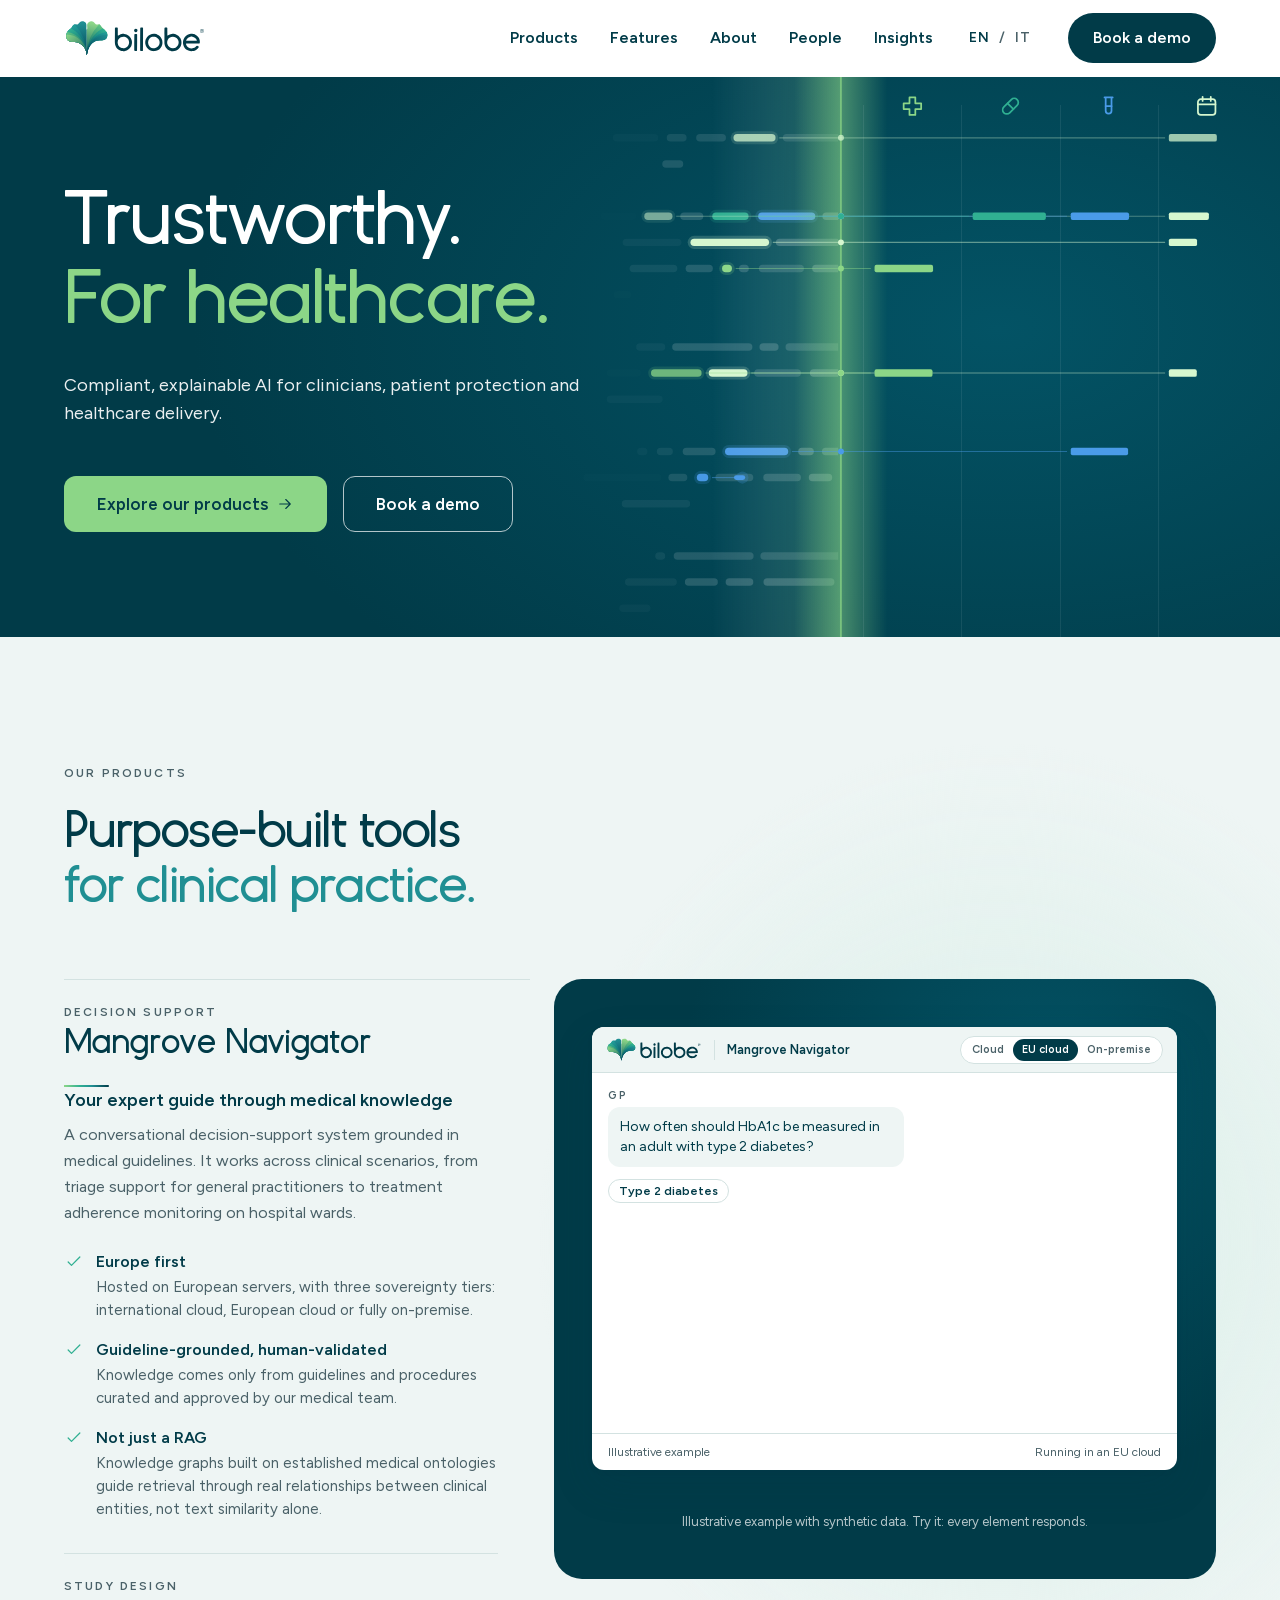
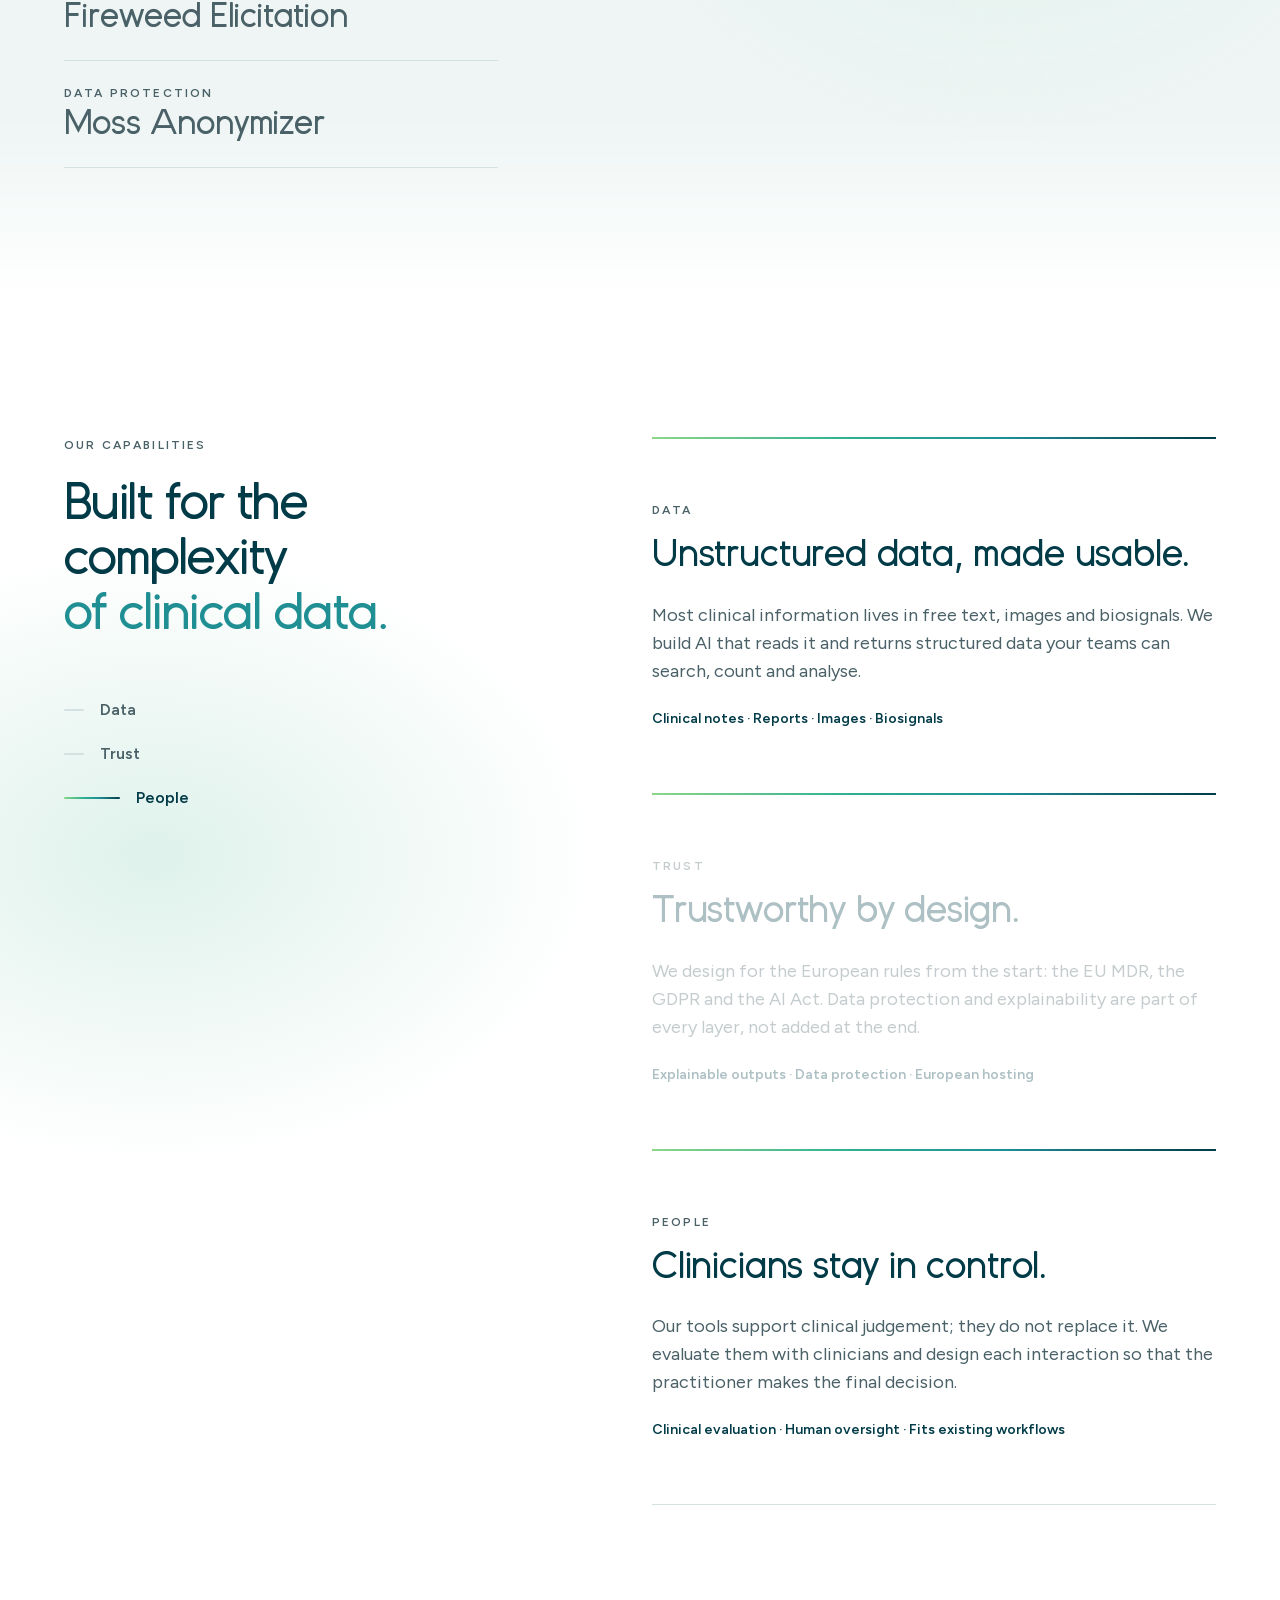
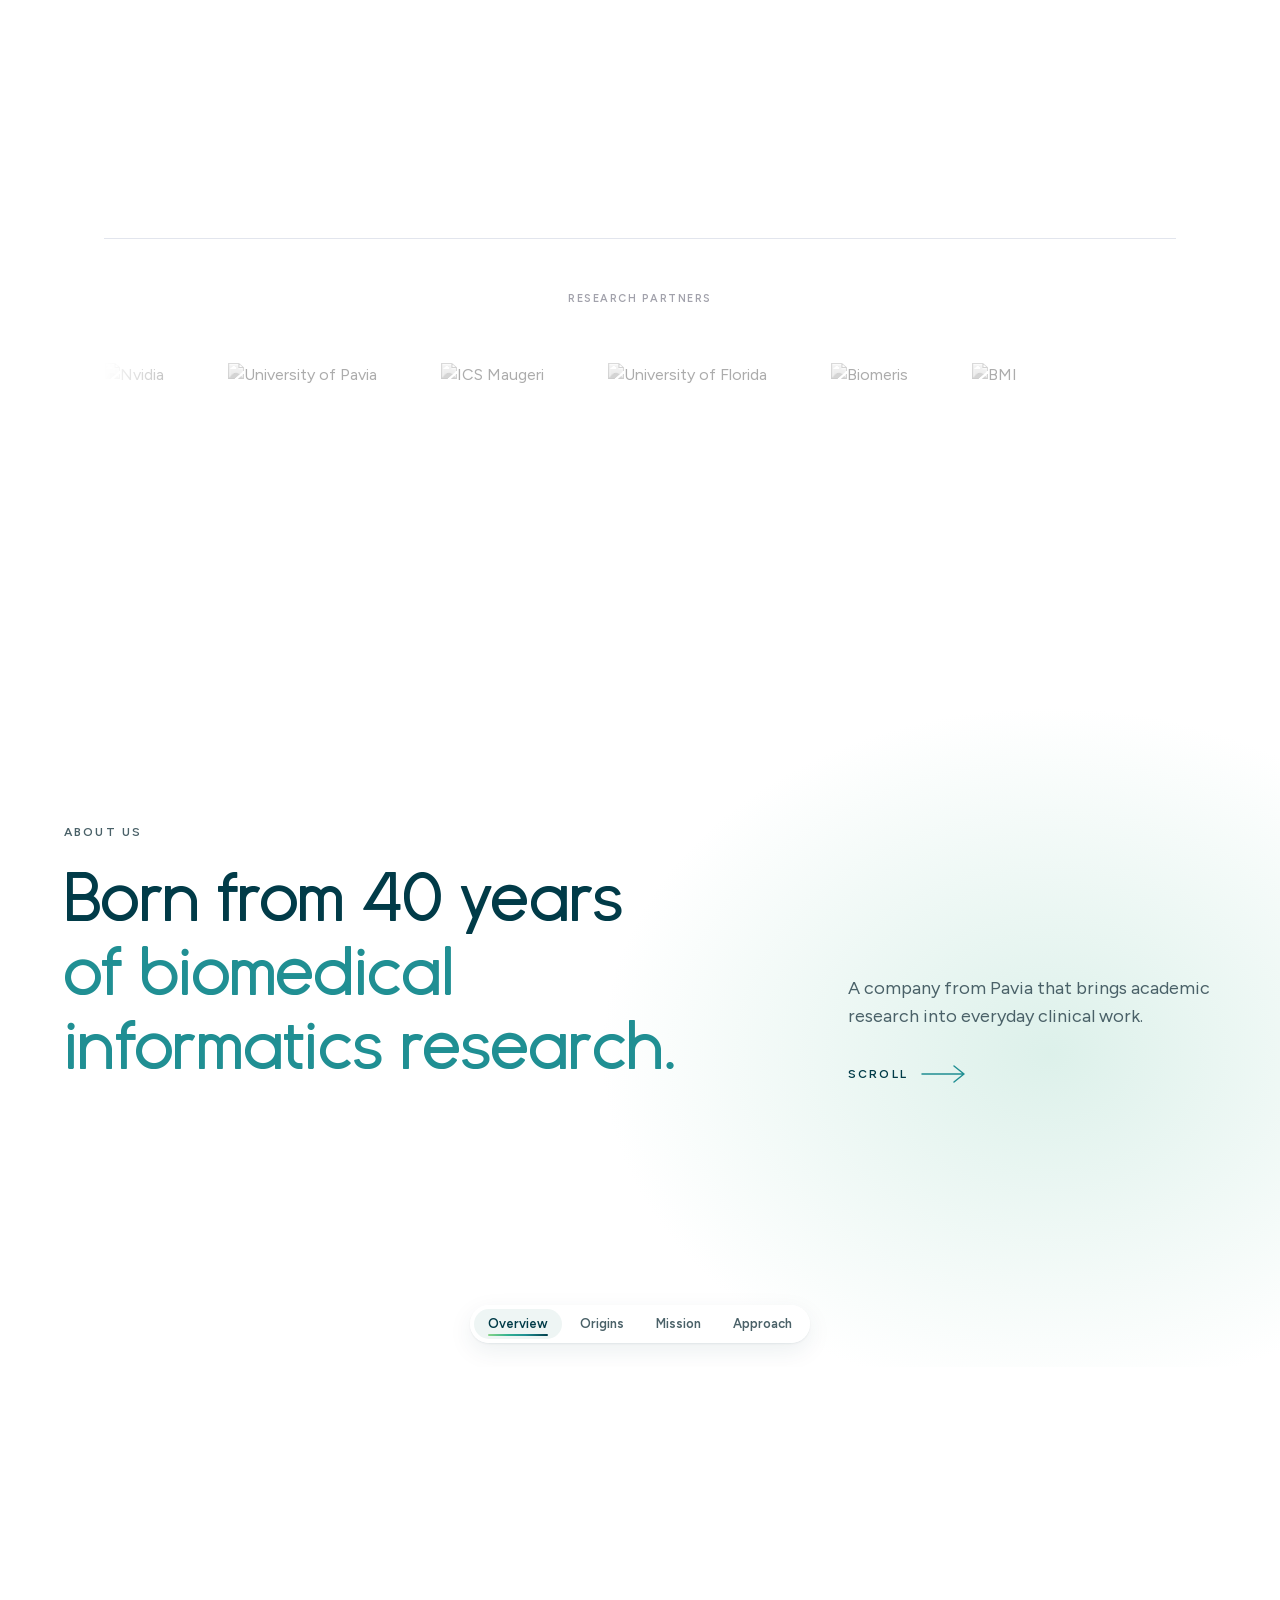
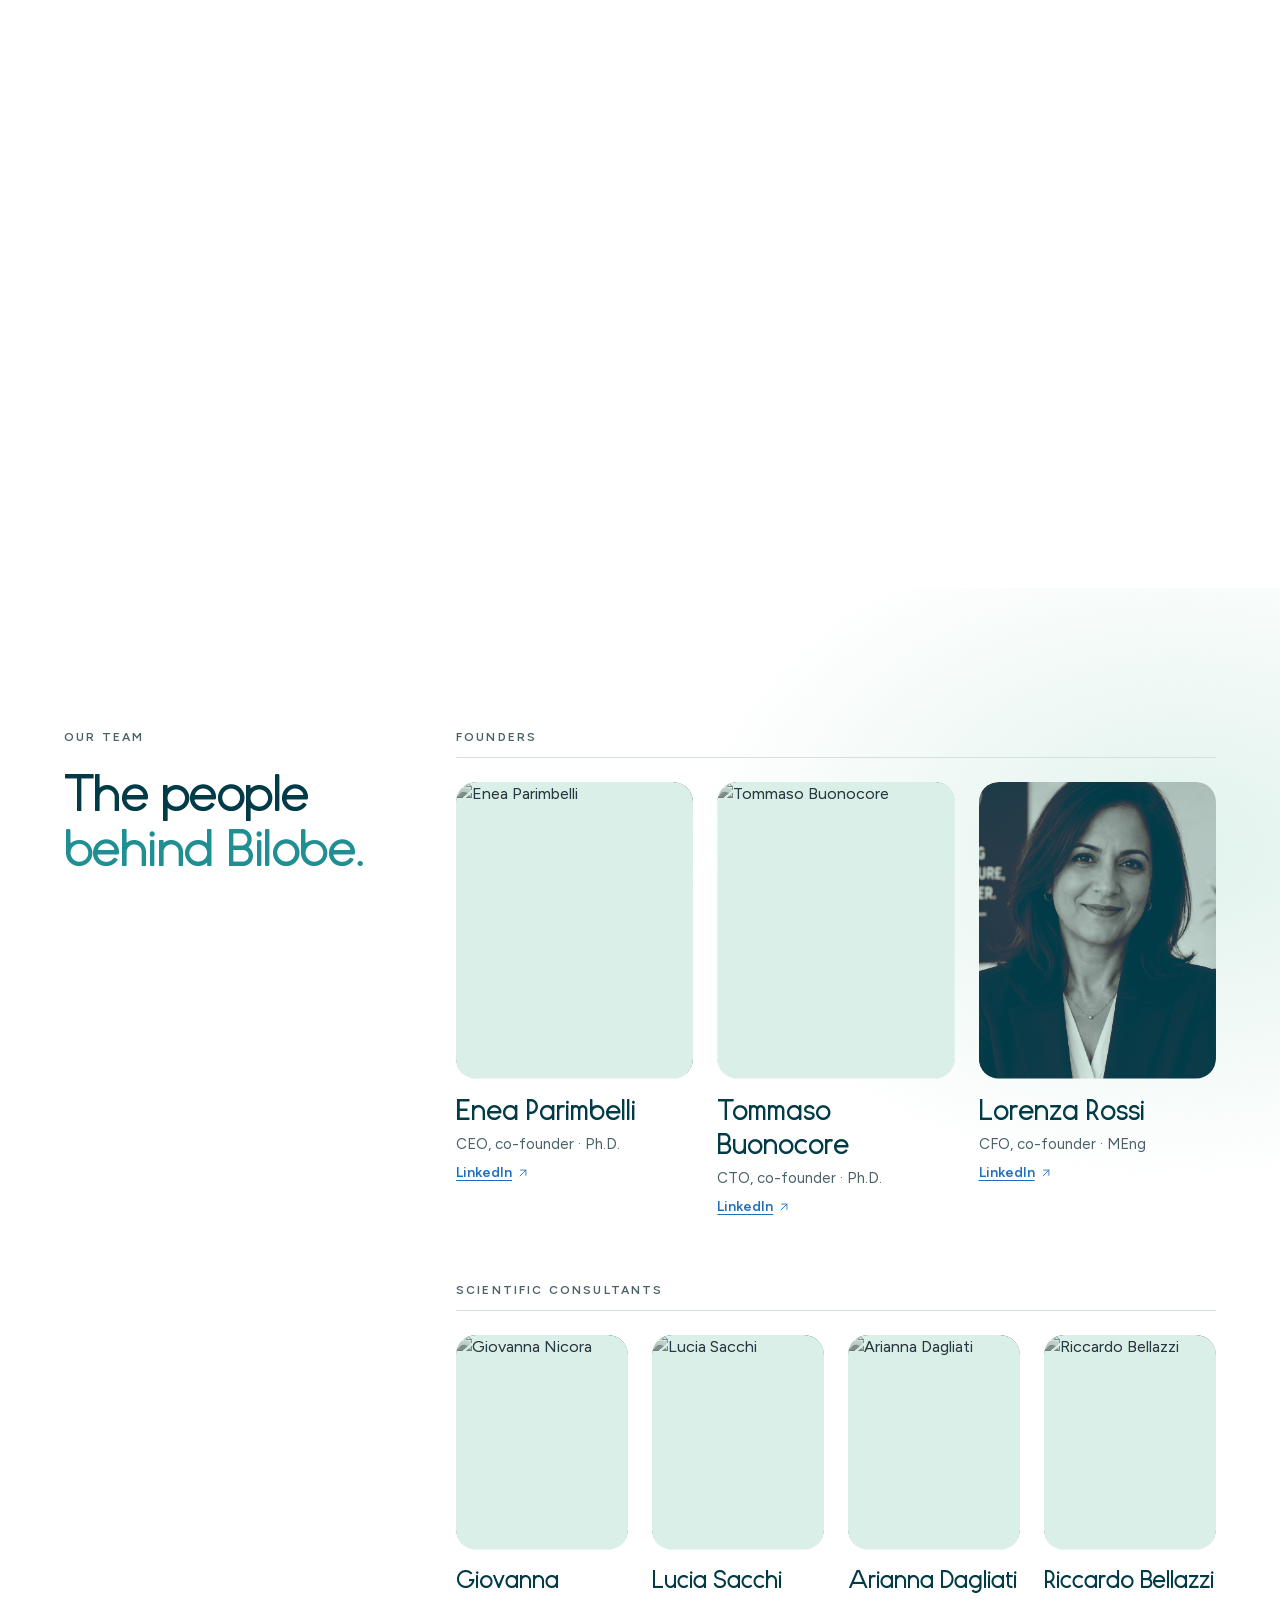
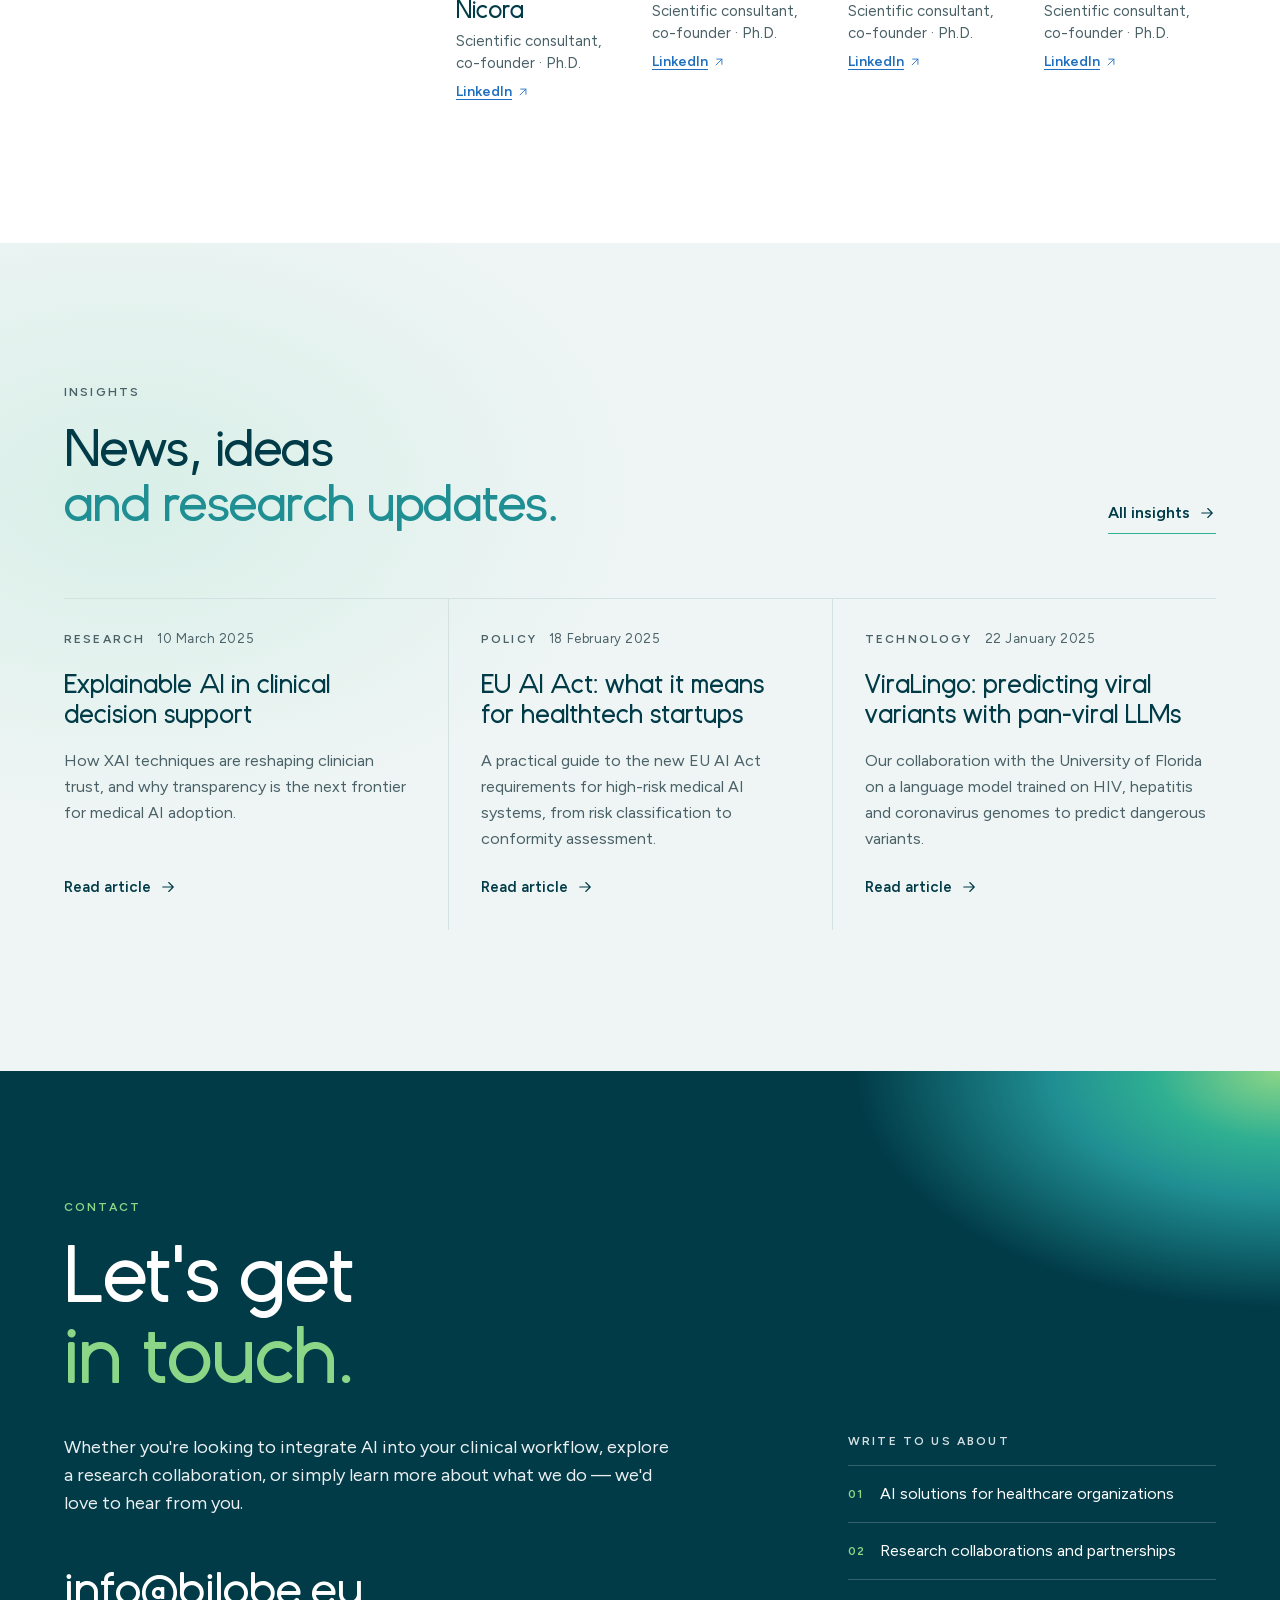
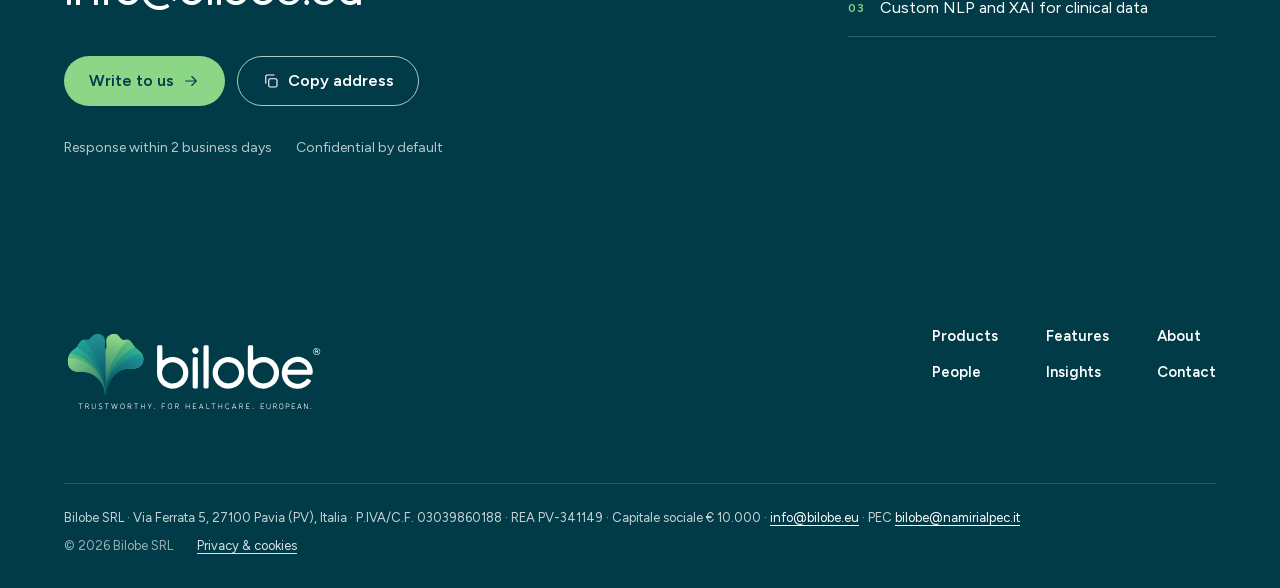
==== commit e5aad48d: "Add privacy page and a consent banner kept disabled - privacy.html in English and Italian: controlle" ====
--- a/index.html
+++ b/index.html
@@ -474,83 +474,6 @@
     </div>
   </section>
 
-  <!-- COOKIE BANNER -->
-  <div id="cookie-banner" class="cookie-banner" role="region" aria-label="Cookie consent" hidden>
-    <div class="cookie-banner-inner">
-      <div class="cookie-banner-text">
-        <span class="material-symbols-outlined cookie-banner-icon">cookie</span>
-        <p><span data-i18n="cookie_text">We use essential cookies to keep the site running and analytics cookies to
-            understand how visitors use it.</span>
-          <button class="cookie-policy-link" id="open-cookie-policy" data-i18n="cookie_policy_link">Cookie
-            Policy</button>
-        </p>
-      </div>
-      <div class="cookie-banner-actions">
-        <button class="btn-cookie-decline" id="cookie-decline" data-i18n="cookie_decline">Decline</button>
-        <button class="btn-cookie-accept" id="cookie-accept" data-i18n="cookie_accept">Accept all</button>
-      </div>
-    </div>
-  </div>
-
-  <!-- COOKIE POLICY MODAL -->
-  <div id="cookie-modal" class="cookie-modal" role="dialog" aria-modal="true" aria-labelledby="cookie-modal-title"
-    hidden>
-    <div class="cookie-modal-backdrop" id="cookie-modal-backdrop"></div>
-    <div class="cookie-modal-box">
-      <div class="cookie-modal-header">
-        <h2 id="cookie-modal-title">Cookie Policy</h2>
-        <button class="cookie-modal-close" id="close-cookie-modal" aria-label="Close">
-          <span class="material-symbols-outlined">close</span>
-        </button>
-      </div>
-      <div class="cookie-modal-body">
-        <p class="cookie-modal-updated">Last updated: March 2025</p>
-
-        <h3>What are cookies?</h3>
-        <p>Cookies are small text files placed on your device when you visit a website. They help the site remember
-          information about your visit and improve your experience.</p>
-
-        <h3>Cookies we use</h3>
-
-        <div class="cookie-table">
-          <div class="cookie-row cookie-row--head">
-            <span>Name</span><span>Type</span><span>Purpose</span><span>Duration</span>
-          </div>
-          <div class="cookie-row">
-            <span><code>cookie-consent</code></span>
-            <span class="cookie-tag essential">Essential</span>
-            <span>Stores your cookie consent choice so we don't ask again.</span>
-            <span>1 year</span>
-          </div>
-          <div class="cookie-row">
-            <span><code>_ga</code>, <code>_ga_*</code></span>
-            <span class="cookie-tag analytics">Analytics</span>
-            <span>Google Analytics — tracks page views and visitor behaviour in aggregate. Only set if you accept
-              analytics cookies.</span>
-            <span>2 years</span>
-          </div>
-        </div>
-
-        <h3>Third-party resources</h3>
-        <p>This site loads fonts from Google Fonts and images from external domains. These requests may result in
-          cookies or tracking set by those third parties under their own privacy policies.</p>
-
-        <h3>Your choices</h3>
-        <p>You can accept or decline non-essential cookies via the banner below. You can change your choice at any time
-          by clearing your browser's local storage or using the buttons below.</p>
-
-        <div class="cookie-modal-actions">
-          <button class="btn-cookie-decline" id="modal-cookie-decline" data-i18n="cookie_decline">Decline
-            analytics</button>
-          <button class="btn-cookie-accept" id="modal-cookie-accept" data-i18n="cookie_accept">Accept all</button>
-        </div>
-
-        <h3>Contact</h3>
-        <p>For privacy-related questions contact us at <a href="mailto:info@bilobe.eu">info@bilobe.eu</a>.</p>
-      </div>
-    </div>
-  </div>
-
   <!-- FOOTER -->
   <footer class="site-footer">
     <div class="wrap">
@@ -571,12 +494,13 @@
       </div>
       <p class="site-footer__legal">Bilobe SRL · Via Ferrata 5, 27100 Pavia (PV), Italia · P.IVA/C.F. 03039860188 · REA PV-341149 · Capitale sociale € 10.000 ·
         <a href="mailto:info@bilobe.eu">info@bilobe.eu</a> · PEC <a href="mailto:bilobe@namirialpec.it">bilobe@namirialpec.it</a></p>
-      <p class="site-footer__copy">© 2026 Bilobe SRL</p>
+      <p class="site-footer__copy"><span>© 2026 Bilobe SRL</span><a href="privacy.html" data-i18n="footer_privacy">Privacy &amp; cookies</a><a href="#" data-consent-open hidden data-i18n="footer_cookie_settings">Cookie settings</a></p>
     </div>
   </footer>
 
   <script src="script.js"></script>
   <script src="assets/js/chrome.js" defer></script>
+  <script src="assets/js/consent.js" defer></script>
   <script src="assets/js/hero-graphic.js" defer></script>
   <script src="assets/js/product-demos.js" defer></script>
   <script src="assets/js/sections.js" defer></script>
--- a/style.css
+++ b/style.css
@@ -1635,322 +1635,3 @@
 .insight-more .material-symbols-outlined {
   font-size: 0.9rem;
 }
-
-/* ─── COOKIE BANNER ───────────────────────────────────── */
-.cookie-banner {
-  position: fixed;
-  bottom: 1.5rem;
-  left: 50%;
-  transform: translateX(-50%);
-  width: min(calc(100vw - 2rem), 780px);
-  background: rgba(15, 15, 18, 0.96);
-  border: 1px solid rgba(255, 255, 255, 0.1);
-  border-radius: 16px;
-  backdrop-filter: blur(20px);
-  -webkit-backdrop-filter: blur(20px);
-  box-shadow: 0 16px 48px rgba(0, 0, 0, 0.5);
-  z-index: 1100;
-  padding: 1.25rem 1.5rem;
-  animation: banner-in 0.4s cubic-bezier(.16, 1, .3, 1);
-}
-
-.cookie-banner[hidden] {
-  display: none;
-}
-
-@keyframes banner-in {
-  from {
-    opacity: 0;
-    transform: translateX(-50%) translateY(12px);
-  }
-
-  to {
-    opacity: 1;
-    transform: translateX(-50%) translateY(0);
-  }
-}
-
-.cookie-banner-inner {
-  display: flex;
-  align-items: center;
-  gap: 1.25rem;
-  flex-wrap: wrap;
-}
-
-.cookie-banner-text {
-  display: flex;
-  align-items: flex-start;
-  gap: 0.75rem;
-  flex: 1;
-  min-width: 0;
-}
-
-.cookie-banner-icon {
-  font-size: 1.25rem;
-  color: var(--accent);
-  flex-shrink: 0;
-  margin-top: 0.1rem;
-}
-
-.cookie-banner-text p {
-  font-size: 0.83rem;
-  color: rgba(255, 255, 255, 0.55);
-  line-height: 1.6;
-}
-
-.cookie-policy-link {
-  background: none;
-  border: none;
-  padding: 0;
-  font: inherit;
-  font-size: inherit;
-  color: var(--accent);
-  cursor: pointer;
-  text-decoration: underline;
-  text-underline-offset: 2px;
-}
-
-.cookie-policy-link:hover {
-  opacity: 0.8;
-}
-
-.cookie-banner-actions {
-  display: flex;
-  gap: 0.6rem;
-  flex-shrink: 0;
-}
-
-.btn-cookie-decline {
-  padding: 0.6rem 1.2rem;
-  font-family: inherit;
-  font-size: 0.82rem;
-  font-weight: 600;
-  color: rgba(255, 255, 255, 0.5);
-  background: rgba(255, 255, 255, 0.05);
-  border: 1px solid rgba(255, 255, 255, 0.1);
-  border-radius: 100px;
-  cursor: pointer;
-  transition: background 0.2s, color 0.2s;
-}
-
-.btn-cookie-decline:hover {
-  background: rgba(255, 255, 255, 0.09);
-  color: rgba(255, 255, 255, 0.8);
-}
-
-.btn-cookie-accept {
-  padding: 0.6rem 1.2rem;
-  font-family: inherit;
-  font-size: 0.82rem;
-  font-weight: 600;
-  color: #fff;
-  background: var(--accent);
-  border: none;
-  border-radius: 100px;
-  cursor: pointer;
-  transition: background 0.2s, transform 0.2s;
-}
-
-.btn-cookie-accept:hover {
-  background: var(--accent-d);
-  transform: translateY(-1px);
-}
-
-/* ─── COOKIE MODAL ────────────────────────────────────── */
-.cookie-modal[hidden] {
-  display: none;
-}
-
-.cookie-modal {
-  position: fixed;
-  inset: 0;
-  z-index: 1200;
-  display: flex;
-  align-items: center;
-  justify-content: center;
-  padding: 1rem;
-}
-
-.cookie-modal-backdrop {
-  position: absolute;
-  inset: 0;
-  background: rgba(0, 0, 0, 0.65);
-  backdrop-filter: blur(4px);
-  -webkit-backdrop-filter: blur(4px);
-}
-
-.cookie-modal-box {
-  position: relative;
-  background: #16161a;
-  border: 1px solid rgba(255, 255, 255, 0.1);
-  border-radius: 20px;
-  width: min(100%, 640px);
-  max-height: 82vh;
-  display: flex;
-  flex-direction: column;
-  box-shadow: 0 32px 80px rgba(0, 0, 0, 0.6);
-  animation: modal-in 0.35s cubic-bezier(.16, 1, .3, 1);
-}
-
-@keyframes modal-in {
-  from {
-    opacity: 0;
-    transform: scale(0.96) translateY(8px);
-  }
-
-  to {
-    opacity: 1;
-    transform: scale(1) translateY(0);
-  }
-}
-
-.cookie-modal-header {
-  display: flex;
-  align-items: center;
-  justify-content: space-between;
-  padding: 1.5rem 1.75rem 1.25rem;
-  flex-shrink: 0;
-}
-
-.cookie-modal-header h2 {
-  font-size: 1.15rem;
-  font-weight: 700;
-  color: #fff;
-  letter-spacing: -0.02em;
-}
-
-.cookie-modal-close {
-  background: none;
-  border: none;
-  color: rgba(255, 255, 255, 0.4);
-  cursor: pointer;
-  padding: 4px;
-  display: flex;
-  align-items: center;
-  transition: color 0.2s;
-}
-
-.cookie-modal-close:hover {
-  color: #fff;
-}
-
-.cookie-modal-body {
-  padding: 1.5rem 1.75rem;
-  overflow-y: auto;
-  flex: 1;
-  display: flex;
-  flex-direction: column;
-  gap: 1rem;
-}
-
-.cookie-modal-updated {
-  font-size: 0.75rem;
-  color: rgba(255, 255, 255, 0.3);
-}
-
-.cookie-modal-body h3 {
-  font-size: 0.88rem;
-  font-weight: 700;
-  color: #fff;
-  letter-spacing: -0.01em;
-  margin-top: 0.5rem;
-}
-
-.cookie-modal-body p {
-  font-size: 0.85rem;
-  color: rgba(255, 255, 255, 0.5);
-  line-height: 1.75;
-}
-
-.cookie-modal-body a {
-  color: var(--accent);
-  text-decoration: underline;
-  text-underline-offset: 2px;
-}
-
-.cookie-table {
-  border: 1px solid rgba(255, 255, 255, 0.07);
-  border-radius: 10px;
-  overflow: hidden;
-  font-size: 0.8rem;
-}
-
-.cookie-row {
-  display: grid;
-  grid-template-columns: 1.8fr 1fr 2.5fr 1fr;
-  gap: 0;
-  border-bottom: 1px solid rgba(255, 255, 255, 0.06);
-}
-
-.cookie-row:last-child {
-  border-bottom: none;
-}
-
-.cookie-row>* {
-  padding: 0.65rem 0.85rem;
-  color: rgba(255, 255, 255, 0.5);
-  line-height: 1.5;
-}
-
-.cookie-row--head>* {
-  font-size: 0.7rem;
-  font-weight: 700;
-  letter-spacing: 0.08em;
-  text-transform: uppercase;
-  color: rgba(255, 255, 255, 0.25);
-  background: rgba(255, 255, 255, 0.02);
-}
-
-.cookie-row code {
-  font-family: monospace;
-  font-size: 0.78rem;
-  color: rgba(255, 255, 255, 0.7);
-}
-
-.cookie-tag {
-  display: inline-flex;
-  align-items: center;
-  padding: 0.2rem 0.55rem;
-  border-radius: 100px;
-  font-size: 0.7rem;
-  font-weight: 700;
-  letter-spacing: 0.04em;
-  width: fit-content;
-  margin-top: 0.15rem;
-}
-
-.cookie-tag.essential {
-  background: rgba(13, 195, 161, 0.12);
-  color: var(--accent);
-}
-
-.cookie-tag.analytics {
-  background: rgba(56, 174, 255, 0.12);
-  color: #38AEFF;
-}
-
-.cookie-modal-actions {
-  display: flex;
-  gap: 0.75rem;
-  flex-wrap: wrap;
-  padding-top: 0.5rem;
-}
-
-@media (max-width: 540px) {
-  .cookie-banner-inner {
-    flex-direction: column;
-    align-items: stretch;
-  }
-
-  .cookie-banner-actions {
-    justify-content: flex-end;
-  }
-
-  .cookie-row {
-    grid-template-columns: 1fr 1fr;
-  }
-
-  .cookie-row>*:nth-child(3) {
-    grid-column: 1 / -1;
-  }
-}
--- a/assets/css/site.css
+++ b/assets/css/site.css
@@ -700,6 +700,9 @@
 .site-footer__legal { margin: var(--space-16) 0 0; padding-top: var(--space-6); border-top: 1px solid rgba(255, 255, 255, 0.14); font: 400 13px/20px var(--font-sans); }
 .site-footer__legal a, .site-footer__copy a { color: var(--white); text-decoration: underline; text-underline-offset: 3px; }
 .site-footer__copy { margin: var(--space-2) 0 0; font: 400 13px/20px var(--font-sans); color: rgba(255, 255, 255, 0.6); }
+.site-footer__copy { display: flex; flex-wrap: wrap; gap: var(--space-1) var(--space-6); }
+.site-footer__copy a { color: rgba(255, 255, 255, 0.86); }
+.site-footer__copy a[hidden] { display: none; }
 .site-footer :focus-visible { outline: 2px solid var(--lime); outline-offset: 2px; }
 
 @media (max-width: 640px) {
@@ -823,3 +826,69 @@
   .contact__glow { transform: none; }
   .contact__head > *, .contact__main > *, .contact__side, .contact__email { transition: none !important; }
 }
+
+/* ---------- Cookie consent (assets/js/consent.js; disabled until analytics are added) ----------
+   A bar along the bottom edge with a canopy hairline, not a floating box. Accept and Reject have
+   the same weight; the X rejects. */
+
+.consent {
+  position: fixed;
+  left: 0;
+  right: 0;
+  bottom: 0;
+  margin: 0;
+  padding: 0;
+  z-index: 200;
+  background: var(--surface);
+  box-shadow: 0 -12px 40px rgba(1, 59, 72, 0.12);
+  transform: translateY(100%);
+  transition: transform 0.5s cubic-bezier(.16, 1, .3, 1);
+}
+.consent::before { content: ""; position: absolute; left: 0; right: 0; top: 0; height: 2px; background: var(--canopy); }
+.consent.is-open { transform: none; }
+.consent[hidden] { display: none; }
+
+.consent__inner {
+  position: relative;
+  display: grid;
+  grid-template-columns: minmax(0, 1fr) auto;
+  align-items: center;
+  column-gap: var(--space-12);
+  padding-top: var(--space-6);
+  padding-bottom: var(--space-6);
+  padding-right: calc(var(--gutter, 24px) + 40px);
+}
+.consent__title { font: 600 16px/24px var(--font-sans); color: var(--ink); }
+.consent__body { max-width: 60em; margin-top: var(--space-1); font: 400 14px/22px var(--font-sans); color: var(--ink-muted); }
+.consent__body a { color: var(--ink); text-decoration: underline; text-underline-offset: 3px; text-decoration-color: var(--leaf); }
+.consent__actions { display: flex; gap: var(--space-3); }
+.consent__btn { min-width: 128px; border-color: var(--ink); background: transparent; color: var(--ink); }
+.consent__btn:hover { background: var(--ink); color: var(--surface); }
+.consent__btn:focus-visible, .consent__close:focus-visible, .consent__body a:focus-visible { outline: 2px solid var(--focus); outline-offset: 2px; }
+.consent__close {
+  position: absolute;
+  top: 50%;
+  right: var(--gutter, 24px);
+  display: grid;
+  place-items: center;
+  width: 40px;
+  height: 40px;
+  margin-top: -20px;
+  border: 0;
+  border-radius: 50%;
+  background: transparent;
+  color: var(--ink);
+  cursor: pointer;
+}
+.consent__close:hover { background: var(--surface-raised); }
+.consent__close .icon { width: 20px; height: 20px; }
+
+@media (max-width: 720px) {
+  .consent__inner { grid-template-columns: minmax(0, 1fr); row-gap: var(--space-4); padding-right: var(--gutter, 16px); }
+  .consent__text { padding-right: 44px; }
+  .consent__close { top: var(--space-4); margin-top: 0; }
+  .consent__actions .consent__btn { flex: 1; min-width: 0; }
+}
+@media (prefers-reduced-motion: reduce) {
+  .consent { transition: none; }
+}
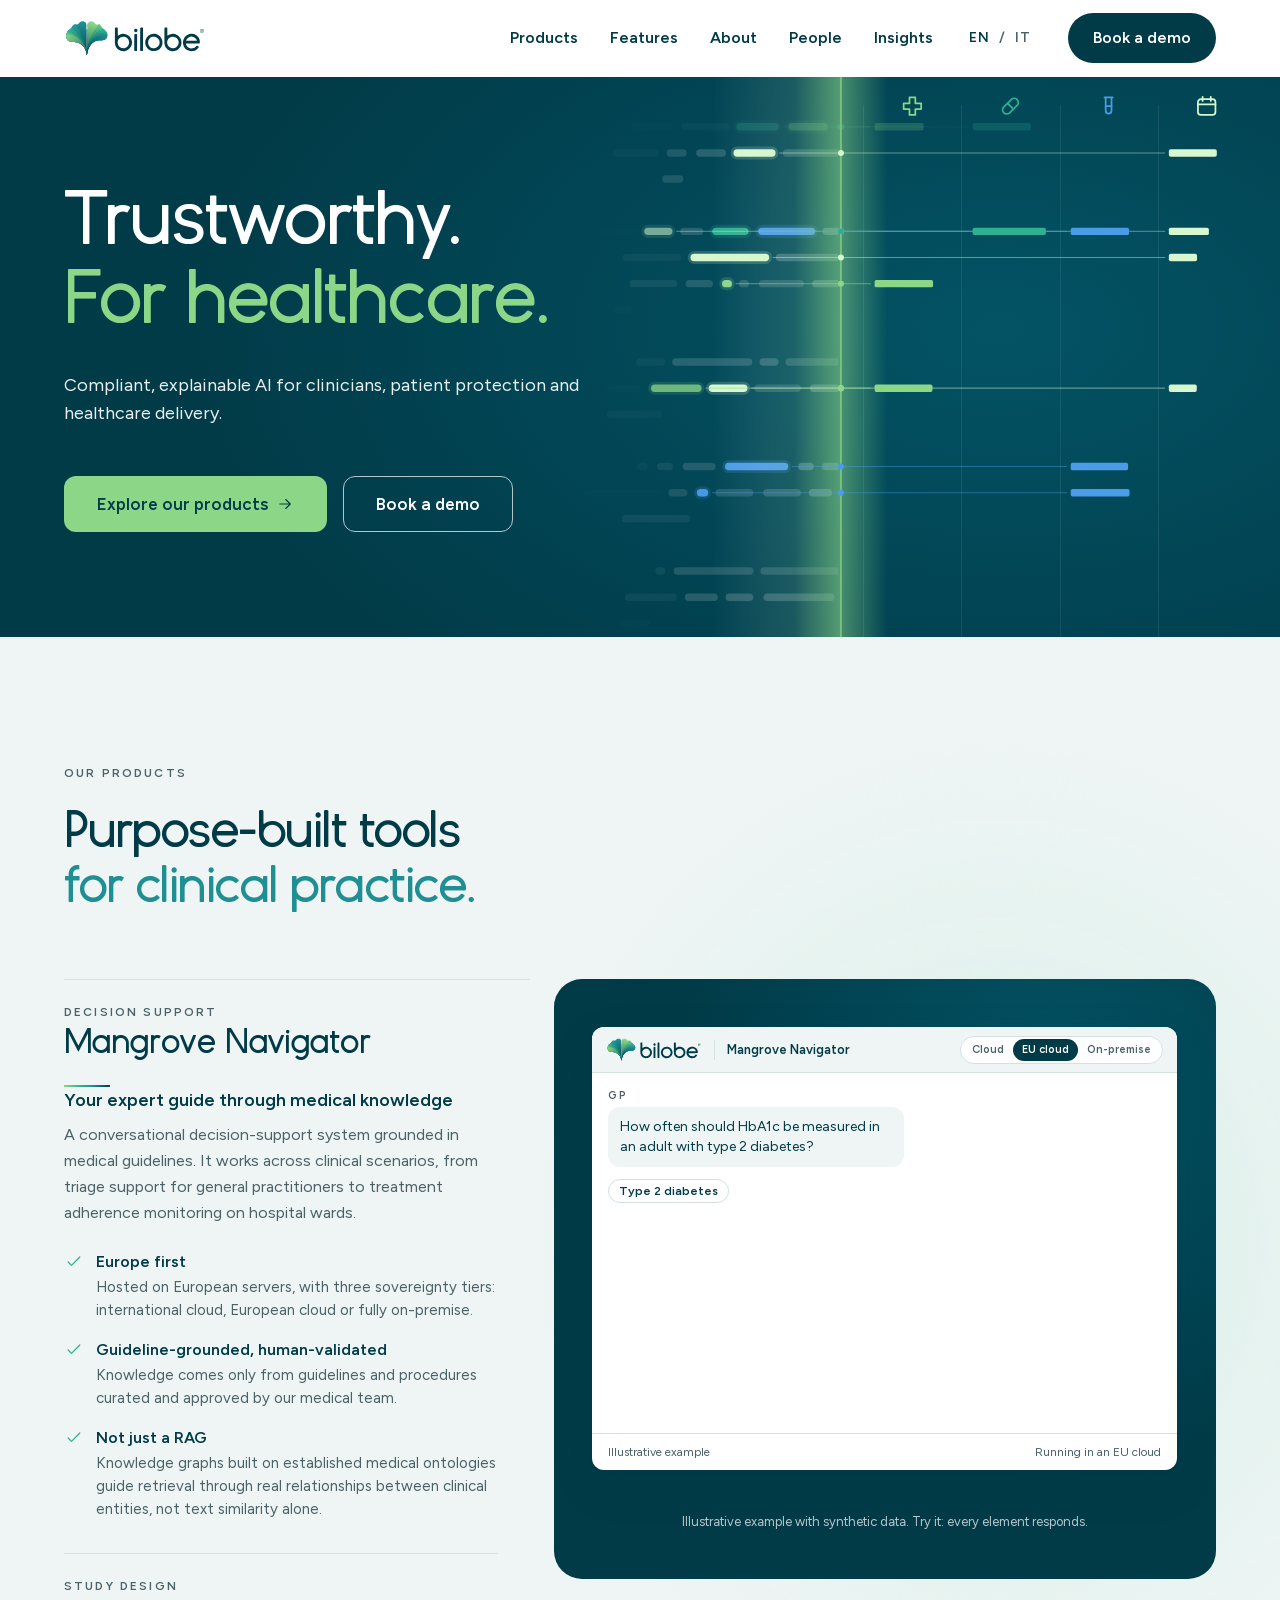
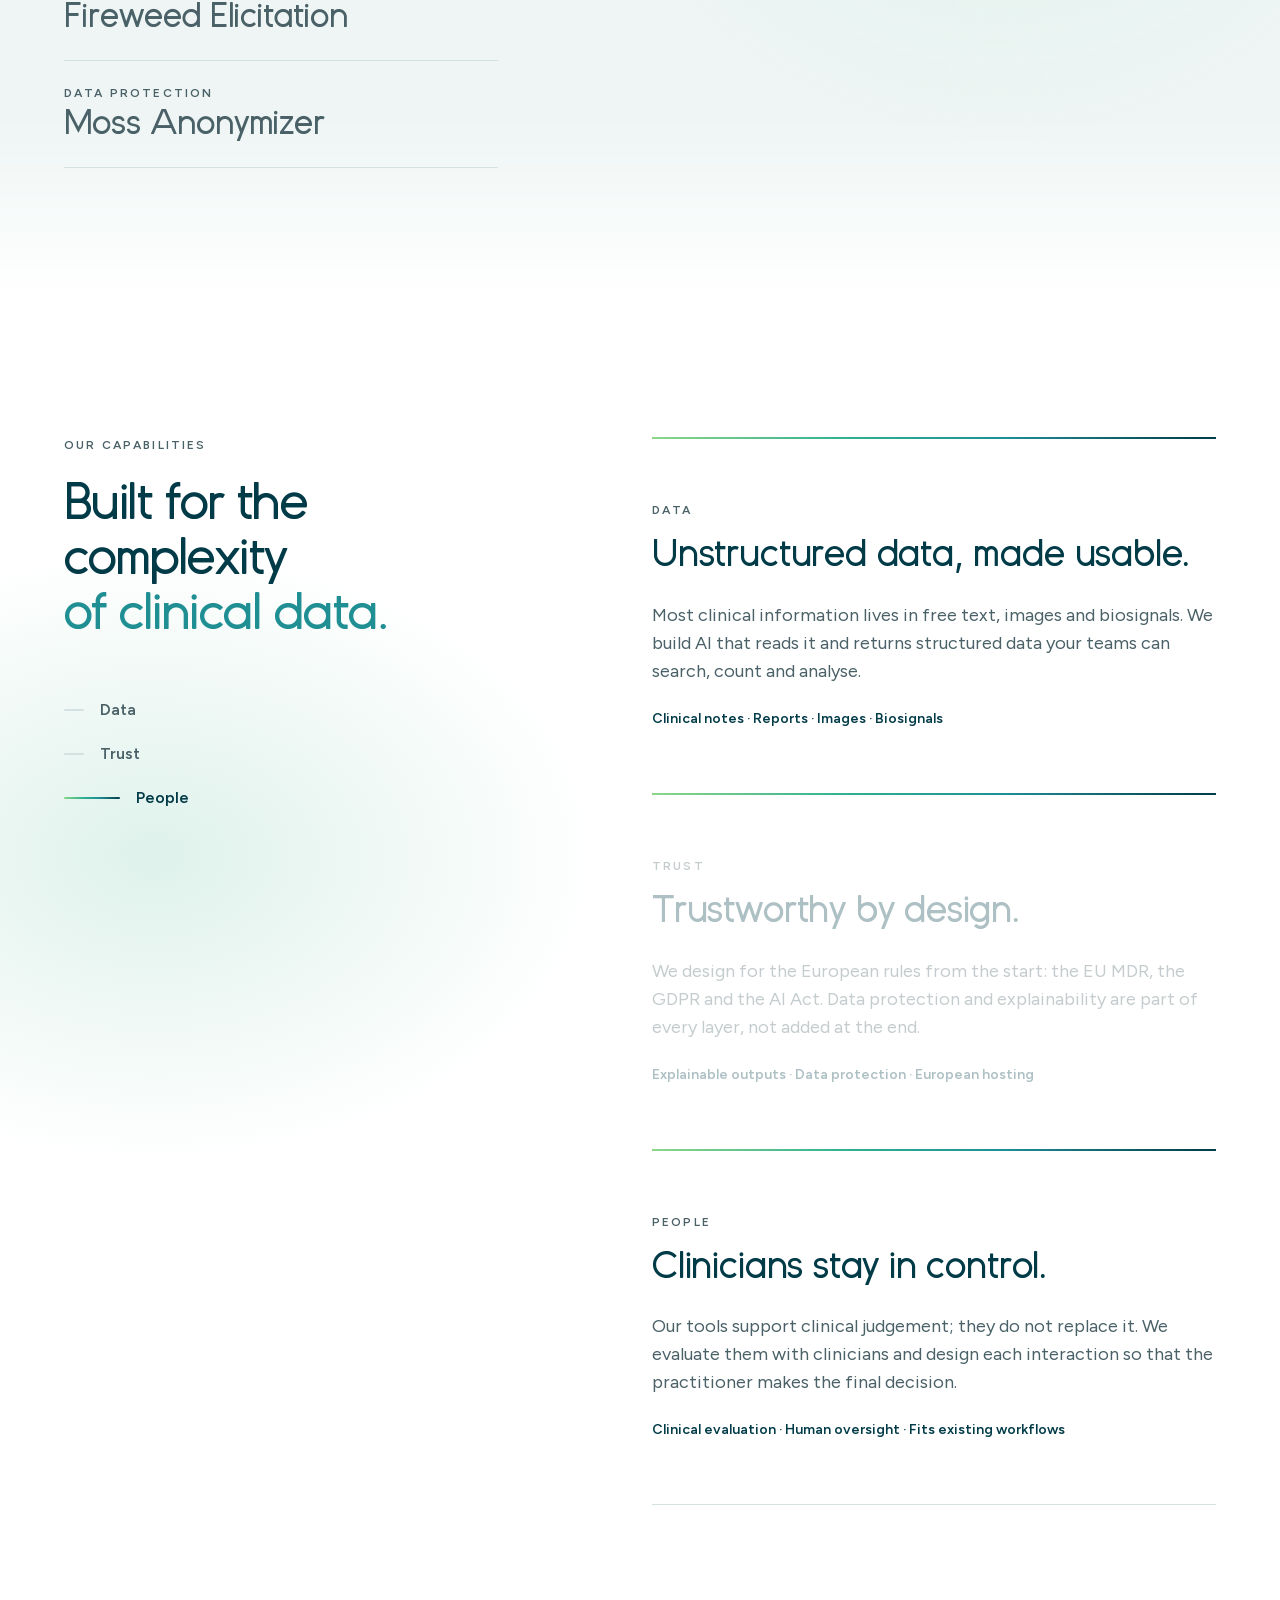
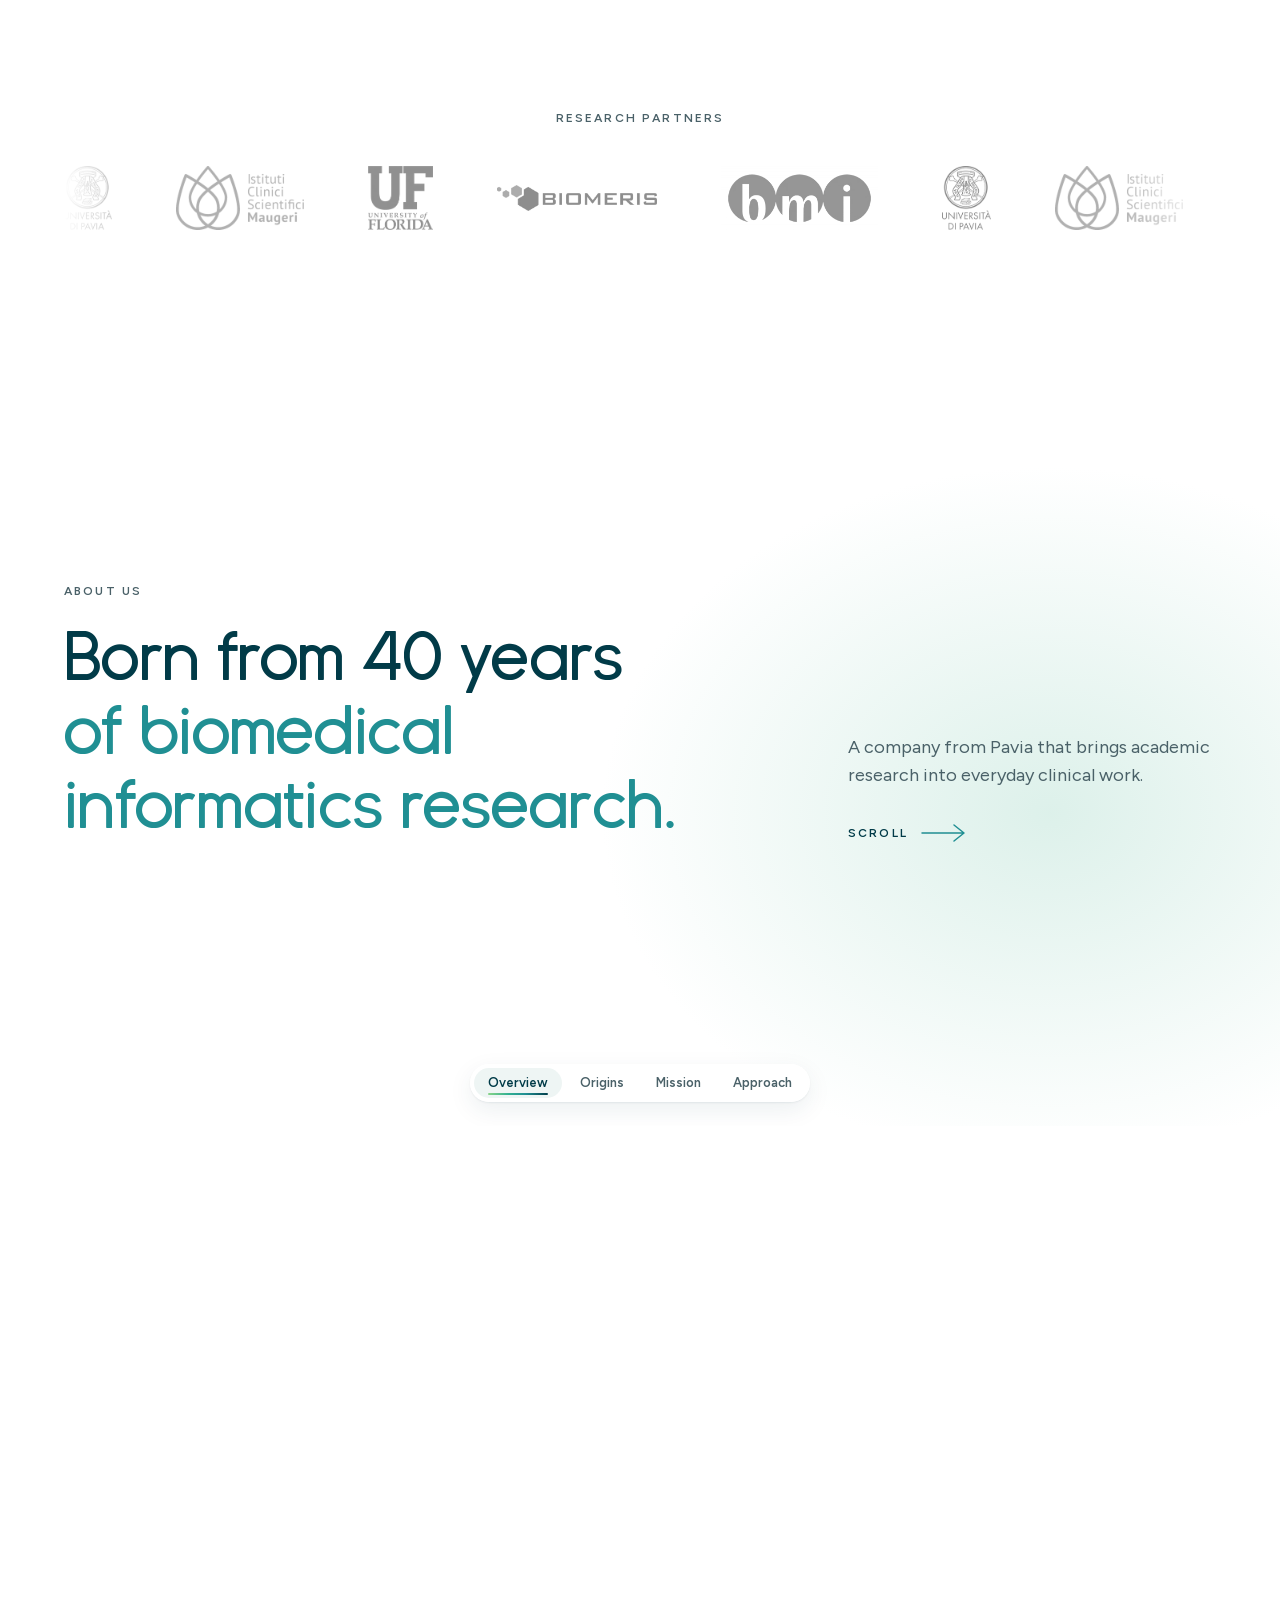
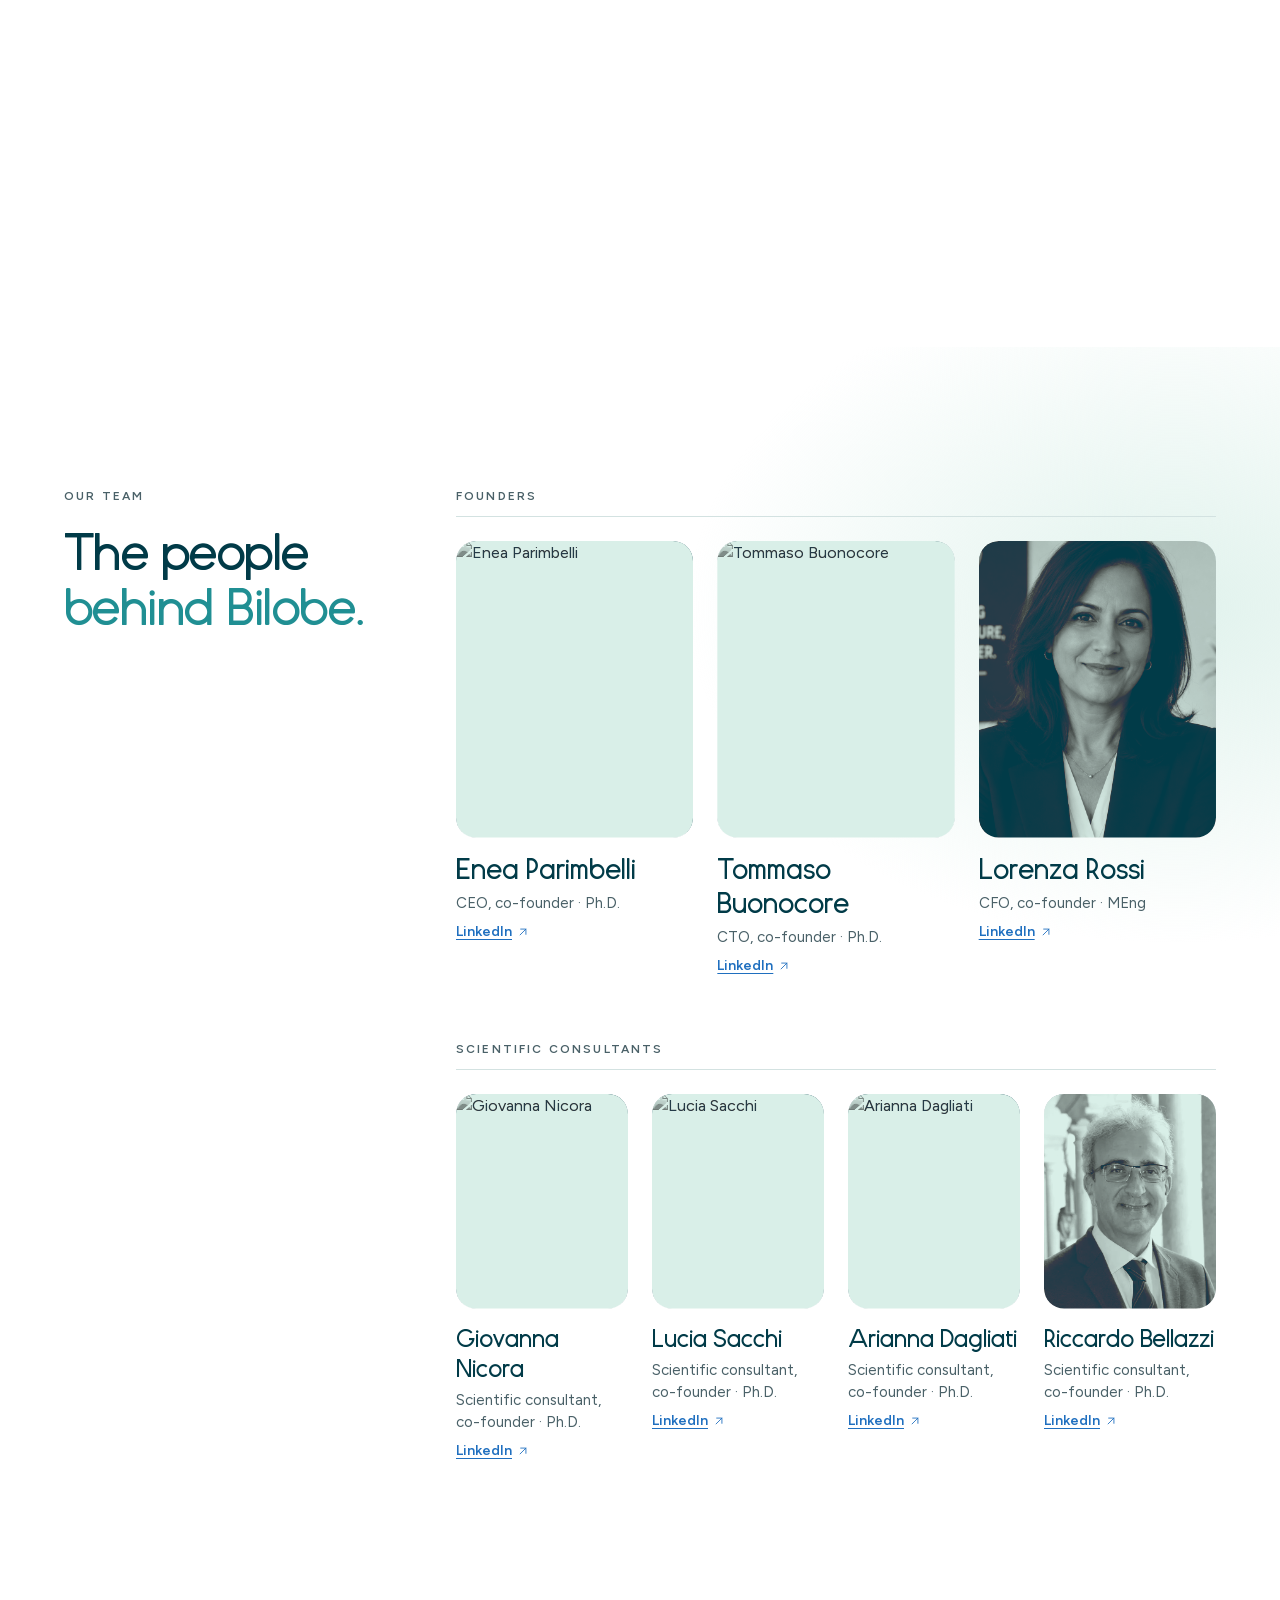
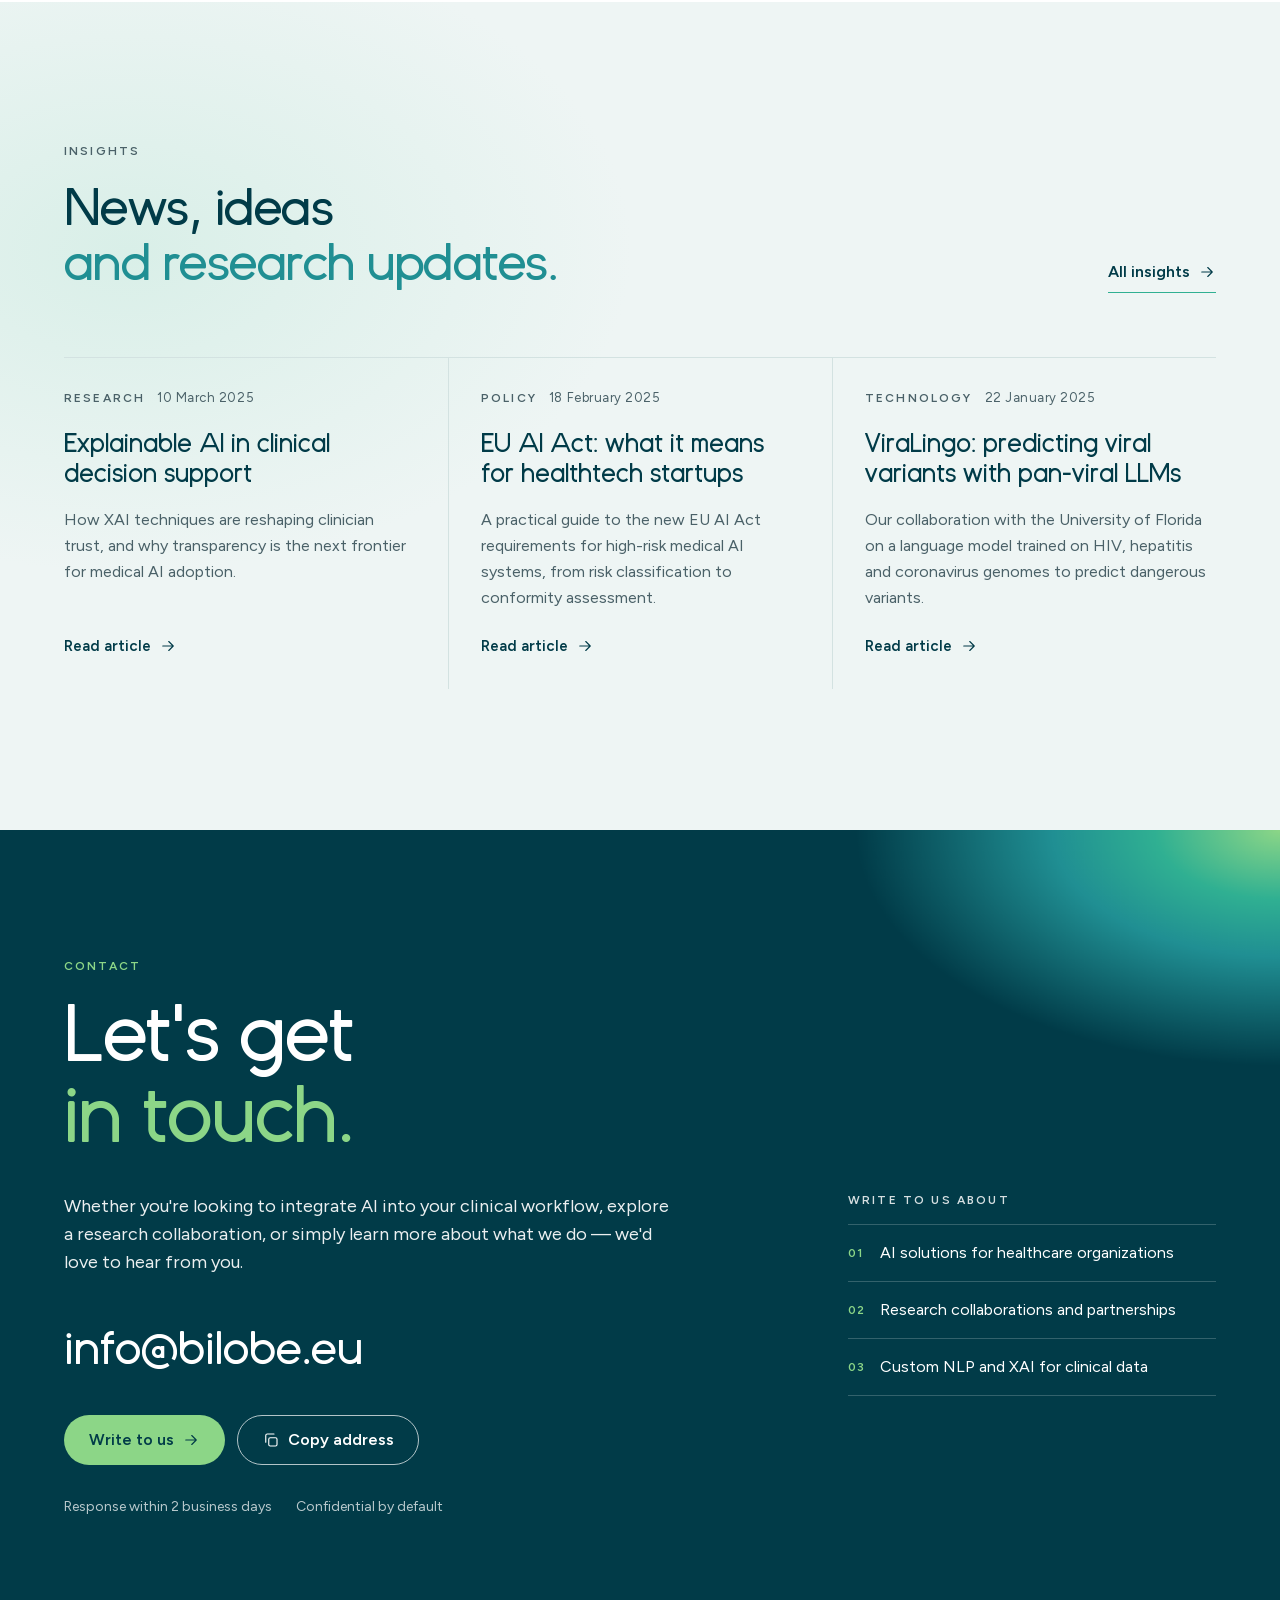
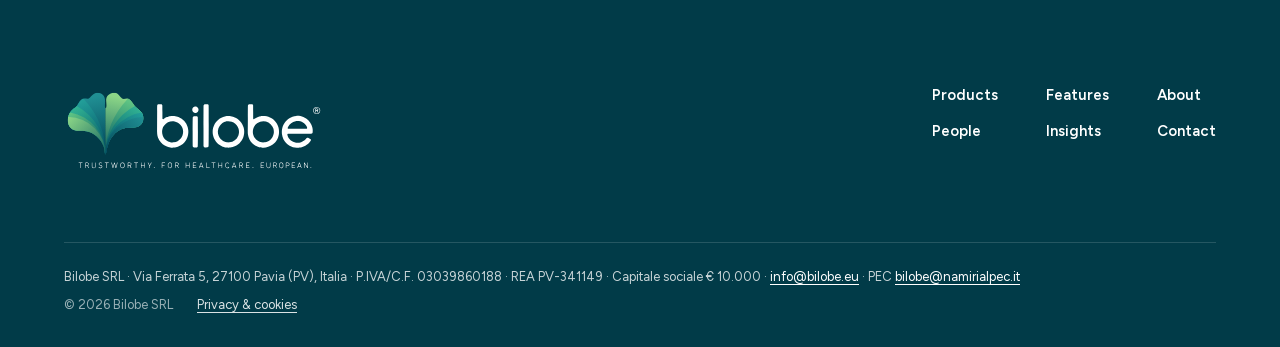
==== commit 53822b56: "Final cleanup: drop legacy styles, serve every asset locally - Remove style.css, article.css, legacy" ====
--- a/index.html
+++ b/index.html
@@ -19,17 +19,10 @@
   <meta property="og:image:height" content="627">
   <meta name="twitter:card" content="summary_large_image">
   <link rel="icon" href="assets/logos/bilobe-logo-icon.svg" type="image/svg+xml">
-  <link rel="icon" href="images/logo/logo.ico" sizes="any">
-  <link rel="apple-touch-icon" href="images/logo/logo-touch-icon.png">
+  <link rel="icon" href="favicon.ico" sizes="48x48">
+  <link rel="apple-touch-icon" href="apple-touch-icon.png">
   <link rel="preload" href="assets/fonts/Bilobe-Regular.woff2" as="font" type="font/woff2" crossorigin>
   <link rel="preload" href="assets/fonts/figtree-latin.woff2" as="font" type="font/woff2" crossorigin>
-  <!-- Material Symbols: icons of the sections not yet redesigned. -->
-  <link rel="preconnect" href="https://fonts.googleapis.com">
-  <link rel="preconnect" href="https://fonts.gstatic.com" crossorigin>
-  <link href="https://fonts.googleapis.com/css2?family=Material+Symbols+Outlined:opsz,wght,FILL,GRAD@24,400,0,0"
-    rel="stylesheet">
-  <link rel="stylesheet" href="style.css">
-  <link rel="stylesheet" href="assets/css/legacy-bridge.css">
   <link rel="stylesheet" href="assets/css/tokens.css">
   <link rel="stylesheet" href="assets/css/site.css">
   <link rel="stylesheet" href="assets/css/products.css">
@@ -206,45 +199,24 @@
     </div>
   </section>
 
-  <!-- PARTNERS (old styling: to be redesigned) -->
-  <section id="partners" class="legacy-partners">
-    <div class="container">
-      <div class="partners-strip reveal">
-        <p class="partners-strip-label" data-i18n="partners_label">Research Partners</p>
-        <div class="partners-carousel" aria-label="Research partners">
-          <div class="partners-track">
-            <!-- set 1 -->
-            <div class="partner-logo-item"><img
-                src="https://www.nvidia.com/content/nvidiaGDC/it/it_IT/about-nvidia/legal-info/logo-brand-usage/_jcr_content/root/responsivegrid/nv_container_392921705/nv_container/nv_image.coreimg.100.1290.png/1722330970194/nvidia-logo-vert.png"
-                alt="Nvidia" loading="lazy"></div>
-            <div class="partner-logo-item"><img
-                src="https://cralateneopv.unipv.it/wp-content/uploads/2019/01/MAIN_LOGO_scrittasotto_1000x1000-Nero-su-bianco-796x1024.png"
-                alt="University of Pavia" loading="lazy"></div>
-            <div class="partner-logo-item"><img src="./images/sponsor/maugeri.png" alt="ICS Maugeri" loading="lazy">
-            </div>
-            <div class="partner-logo-item"><img
-                src="https://static.studyusa.com/school/aws_D5Mhl-qAiYO-oOys2hJbtkfVGIITMoSV_lg_1x.png?format=webp"
-                alt="University of Florida" loading="lazy"></div>
-            <div class="partner-logo-item"><img src="https://www.ehden.eu/wp-content/uploads/2019/12/Biomeris-logo.png"
-                alt="Biomeris" loading="lazy"></div>
-            <div class="partner-logo-item"><img src="./images/sponsor/bmi.png" alt="BMI" loading="lazy"></div>
-            <!-- set 2 (duplicate for seamless loop) -->
-            <div class="partner-logo-item" aria-hidden="true"><img
-                src="https://www.nvidia.com/content/nvidiaGDC/it/it_IT/about-nvidia/legal-info/logo-brand-usage/_jcr_content/root/responsivegrid/nv_container_392921705/nv_container/nv_image.coreimg.100.1290.png/1722330970194/nvidia-logo-vert.png"
-                alt="" loading="lazy"></div>
-            <div class="partner-logo-item" aria-hidden="true"><img
-                src="https://cralateneopv.unipv.it/wp-content/uploads/2019/01/MAIN_LOGO_scrittasotto_1000x1000-Nero-su-bianco-796x1024.png"
-                alt="" loading="lazy"></div>
-            <div class="partner-logo-item" aria-hidden="true"><img src="./images/sponsor/maugeri.png" alt="ICS Maugeri"
-                loading="lazy"></div>
-            <div class="partner-logo-item" aria-hidden="true"><img
-                src="https://static.studyusa.com/school/aws_D5Mhl-qAiYO-oOys2hJbtkfVGIITMoSV_lg_1x.png?format=webp"
-                alt="" loading="lazy"></div>
-            <div class="partner-logo-item" aria-hidden="true"><img
-                src="https://www.ehden.eu/wp-content/uploads/2019/12/Biomeris-logo.png" alt="" loading="lazy"></div>
-            <div class="partner-logo-item"><img src="./images/sponsor/bmi.png" alt="BMI" loading="lazy"></div>
-          </div>
-        </div>
+  <!-- PARTNERS (interim styling: to be redesigned once the updated list and logo files arrive) -->
+  <section id="partners" class="partners" aria-labelledby="partners-label">
+    <div class="wrap">
+      <p class="t-eyebrow partners__label" id="partners-label" data-i18n="partners_label">Research Partners</p>
+      <div class="partners__carousel">
+        <ul class="partners__track">
+            <li class="partners__logo"><img src="assets/images/partners/university-of-pavia.webp" alt="University of Pavia" loading="lazy"></li>
+            <li class="partners__logo"><img src="assets/images/partners/ics-maugeri.webp" alt="ICS Maugeri" loading="lazy"></li>
+            <li class="partners__logo"><img src="assets/images/partners/university-of-florida.webp" alt="University of Florida" loading="lazy"></li>
+            <li class="partners__logo"><img src="assets/images/partners/biomeris.webp" alt="Biomeris" loading="lazy"></li>
+            <li class="partners__logo"><img src="assets/images/partners/bmi.webp" alt="BMI" loading="lazy"></li>
+            <!-- duplicate set for a seamless loop -->
+            <li class="partners__logo" aria-hidden="true"><img src="assets/images/partners/university-of-pavia.webp" alt="" loading="lazy"></li>
+            <li class="partners__logo" aria-hidden="true"><img src="assets/images/partners/ics-maugeri.webp" alt="" loading="lazy"></li>
+            <li class="partners__logo" aria-hidden="true"><img src="assets/images/partners/university-of-florida.webp" alt="" loading="lazy"></li>
+            <li class="partners__logo" aria-hidden="true"><img src="assets/images/partners/biomeris.webp" alt="" loading="lazy"></li>
+            <li class="partners__logo" aria-hidden="true"><img src="assets/images/partners/bmi.webp" alt="" loading="lazy"></li>
+        </ul>
       </div>
     </div>
   </section>
@@ -388,7 +360,7 @@
             <a class="person__link" href="https://www.linkedin.com/in/arianna-dagliati/" target="_blank" rel="noopener" aria-label="Arianna Dagliati on LinkedIn">LinkedIn<svg class="icon icon--sm" viewBox="0 0 24 24" aria-hidden="true"><path d="M7 17 17 7M8 7h9v9"/></svg></a>
           </li>
           <li class="person">
-            <div class="person__photo"><img src="https://www.ilgiorno.it/image-service/version/c:YWE4NjQ1YTktNmNkMC00:YmQwNjc1/riccardo-bellazzi-premiato-per-la-dedizione-allinformatica-medica.webp" alt="Riccardo Bellazzi" loading="lazy" decoding="async"></div>
+            <div class="person__photo"><img src="images/team/riccardo-bellazzi.webp" alt="Riccardo Bellazzi" loading="lazy" decoding="async"></div>
             <h3 class="person__name">Riccardo Bellazzi</h3>
             <p class="person__role" data-i18n="role_sci_m">Scientific consultant, co-founder · Ph.D.</p>
             <a class="person__link" href="https://www.linkedin.com/in/riccardo-bellazzi-a765881/" target="_blank" rel="noopener" aria-label="Riccardo Bellazzi on LinkedIn">LinkedIn<svg class="icon icon--sm" viewBox="0 0 24 24" aria-hidden="true"><path d="M7 17 17 7M8 7h9v9"/></svg></a>
--- a/assets/css/site.css
+++ b/assets/css/site.css
@@ -1,6 +1,5 @@
 /* Bilobe website: components built on tokens.css.
-   Spec: website-kit/brand-book/components/WebsiteHero.md and brand-book/README.md.
-   Old sections still use /style.css until each is converted. */
+   Spec: website-kit/brand-book/components/WebsiteHero.md and brand-book/README.md. */
 
 :root {
   --wrap-max: 1440px;
@@ -16,7 +15,7 @@
   :root { --gutter: var(--space-4); --header-h: 64px; }
 }
 
-/* Base (pages that no longer load the old style.css rely on this) */
+/* Base */
 *, *::before, *::after { box-sizing: border-box; }
 html { scroll-padding-top: var(--header-h); scroll-behavior: smooth; -webkit-text-size-adjust: 100%; }
 body { margin: 0; background: var(--surface); color: var(--ink); font: 400 16px/24px var(--font-sans); -webkit-font-smoothing: antialiased; }
@@ -892,3 +891,22 @@
 @media (prefers-reduced-motion: reduce) {
   .consent { transition: none; }
 }
+
+/* ---------- Partners (interim, until the redesign with the updated list and logos) ---------- */
+.partners { padding: var(--space-16) 0; background: var(--surface); }
+.partners__label { margin: 0 0 var(--space-8); text-align: center; color: var(--ink-muted); }
+.partners__carousel {
+  overflow: hidden;
+  -webkit-mask-image: linear-gradient(to right, transparent 0%, #000 8%, #000 92%, transparent 100%);
+  mask-image: linear-gradient(to right, transparent 0%, #000 8%, #000 92%, transparent 100%);
+}
+.partners__track { display: flex; align-items: center; gap: clamp(40px, 5vw, 72px); width: max-content; margin: 0; padding: 0; list-style: none; animation: partners-scroll 28s linear infinite; }
+.partners__track:hover { animation-play-state: paused; }
+@keyframes partners-scroll { to { transform: translateX(calc(-50% - clamp(40px, 5vw, 72px) / 2)); } }
+.partners__logo { flex: none; display: flex; align-items: center; justify-content: center; height: 80px; }
+.partners__logo img { width: auto; max-width: 160px; max-height: 64px; object-fit: contain; filter: grayscale(1); opacity: 0.5; transition: filter 0.35s, opacity 0.35s; }
+.partners__logo img:hover { filter: none; opacity: 1; }
+@media (prefers-reduced-motion: reduce) {
+  .partners__track { animation: none; flex-wrap: wrap; justify-content: center; width: auto; }
+  .partners__logo[aria-hidden="true"] { display: none; }
+}
--- a/assets/css/products.css
+++ b/assets/css/products.css
@@ -206,6 +206,7 @@
 .mg__source.is-open { opacity: 1; transform: none; }
 .mg__source-label { display: inline-flex; align-items: center; gap: 6px; font: 600 11px/14px var(--font-sans); letter-spacing: 0.14em; text-transform: uppercase; color: var(--signal); }
 .mg__source-title { margin: 10px 0 6px; font-weight: 600; font-size: 13px; line-height: 18px; }
+.mg__source-orig { margin: 0 0 4px; font-size: 11px; line-height: 16px; letter-spacing: 0.06em; text-transform: uppercase; color: #5b7178; }
 .mg__source-text { margin: 0; font-size: 13px; line-height: 20px; color: #4a6168; }
 .mg__source mark { color: var(--deep); background: linear-gradient(rgba(31, 111, 191, 0.16), rgba(31, 111, 191, 0.16)) no-repeat 0 0 / 0% 100%; transition: background-size 1.2s 0.3s ease; }
 .mg__source.is-open mark { background-size: 100% 100%; }
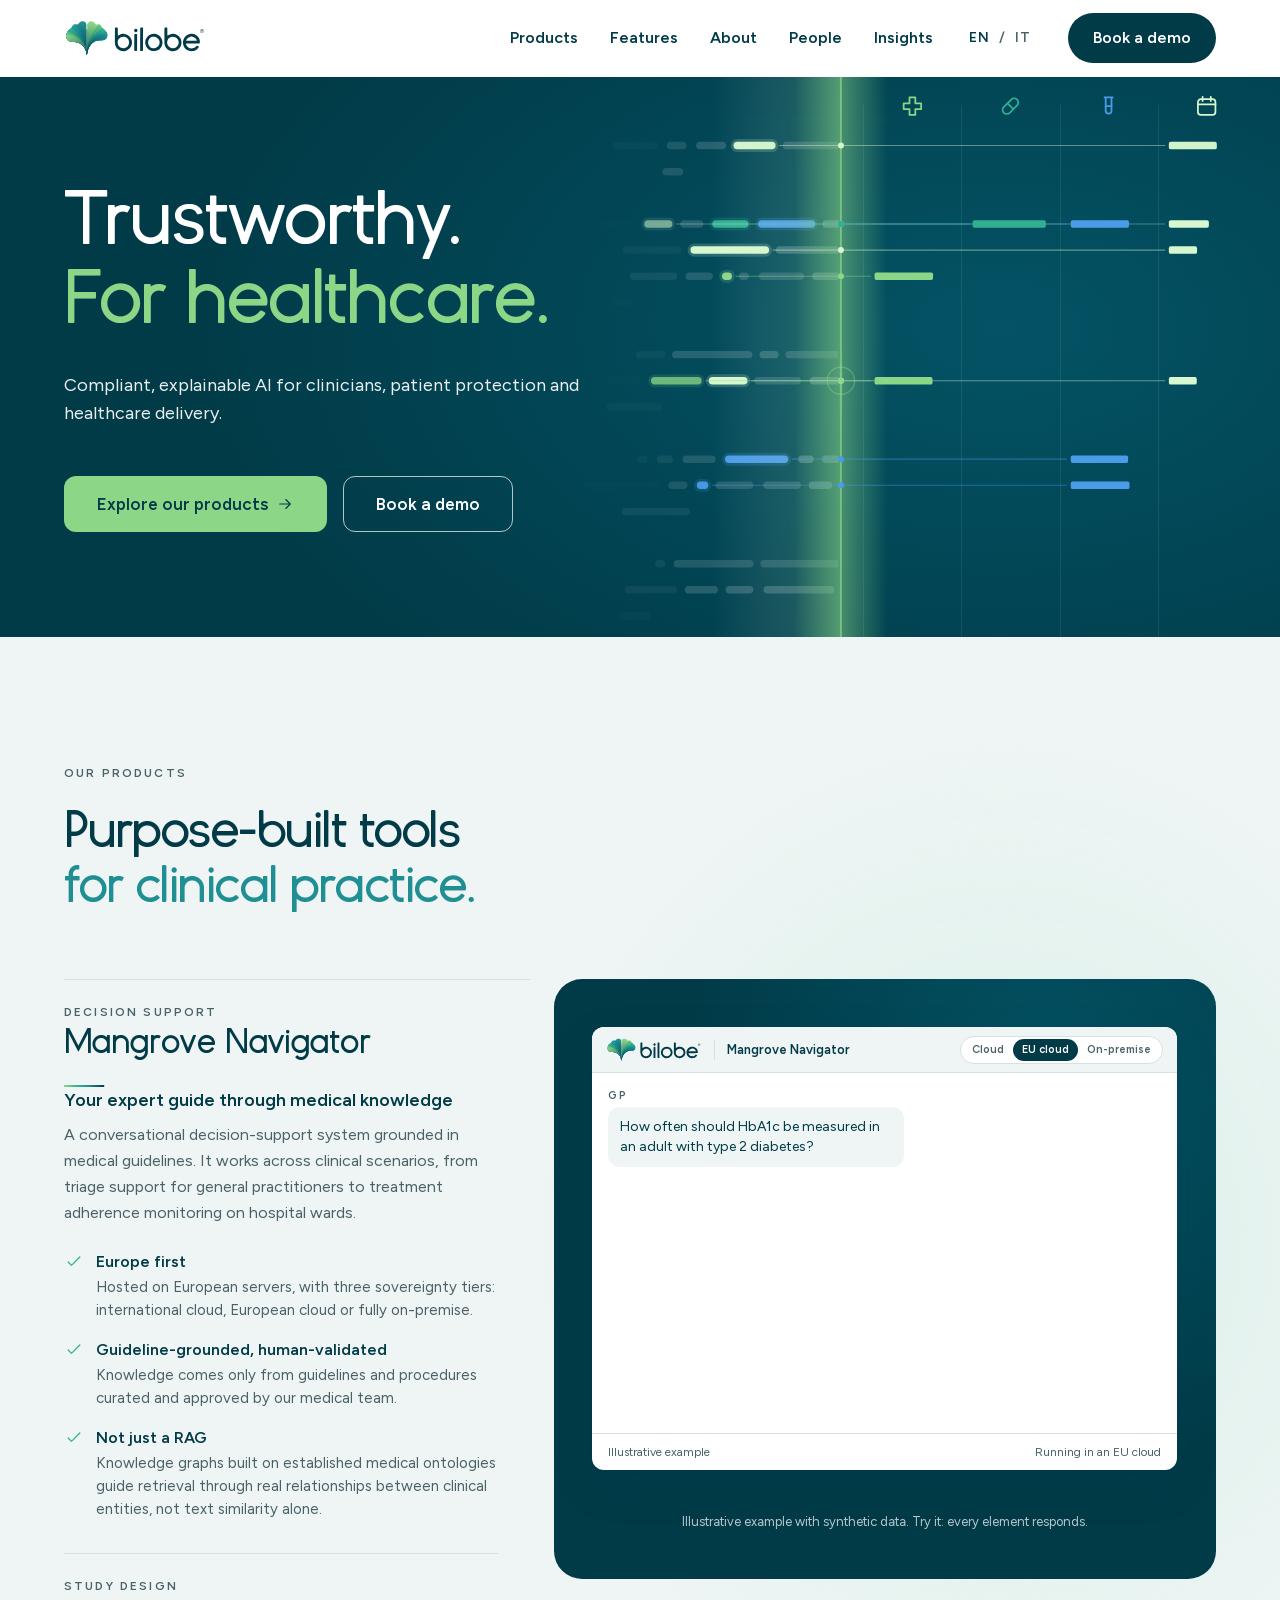
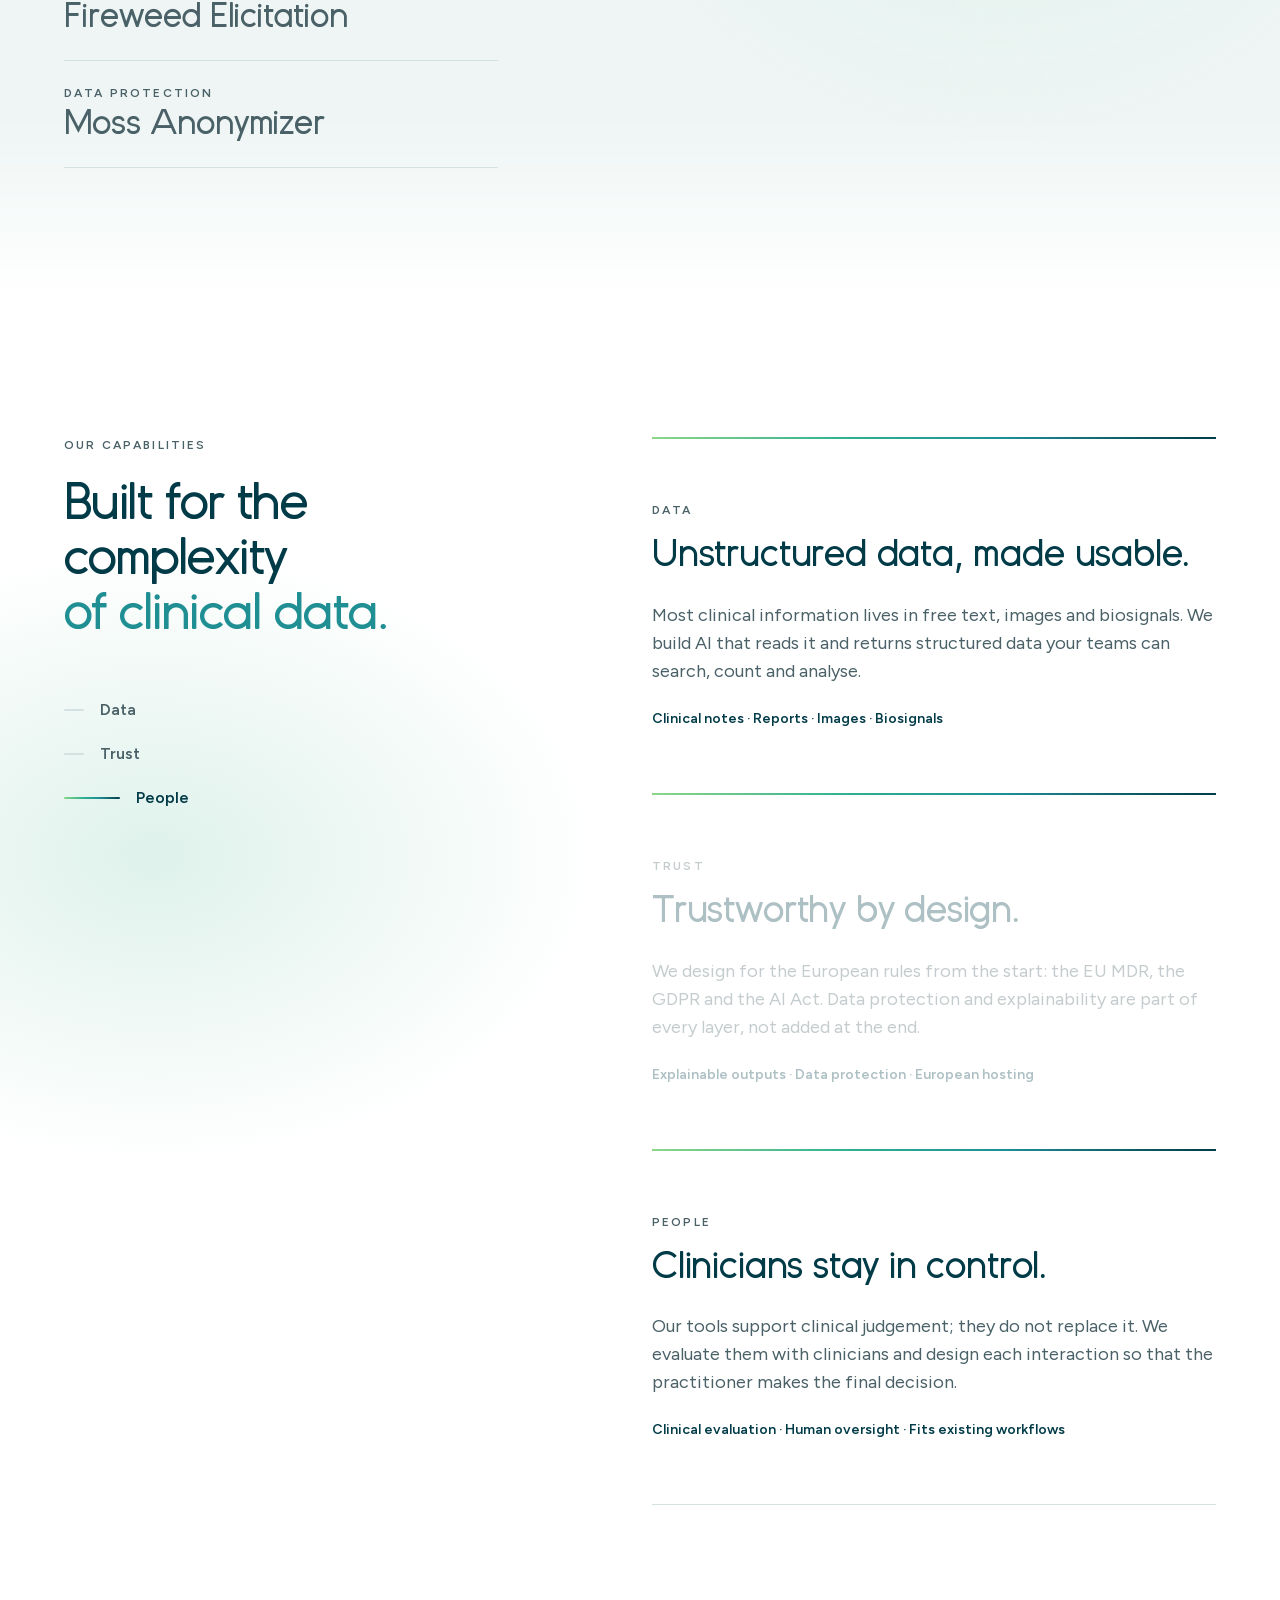
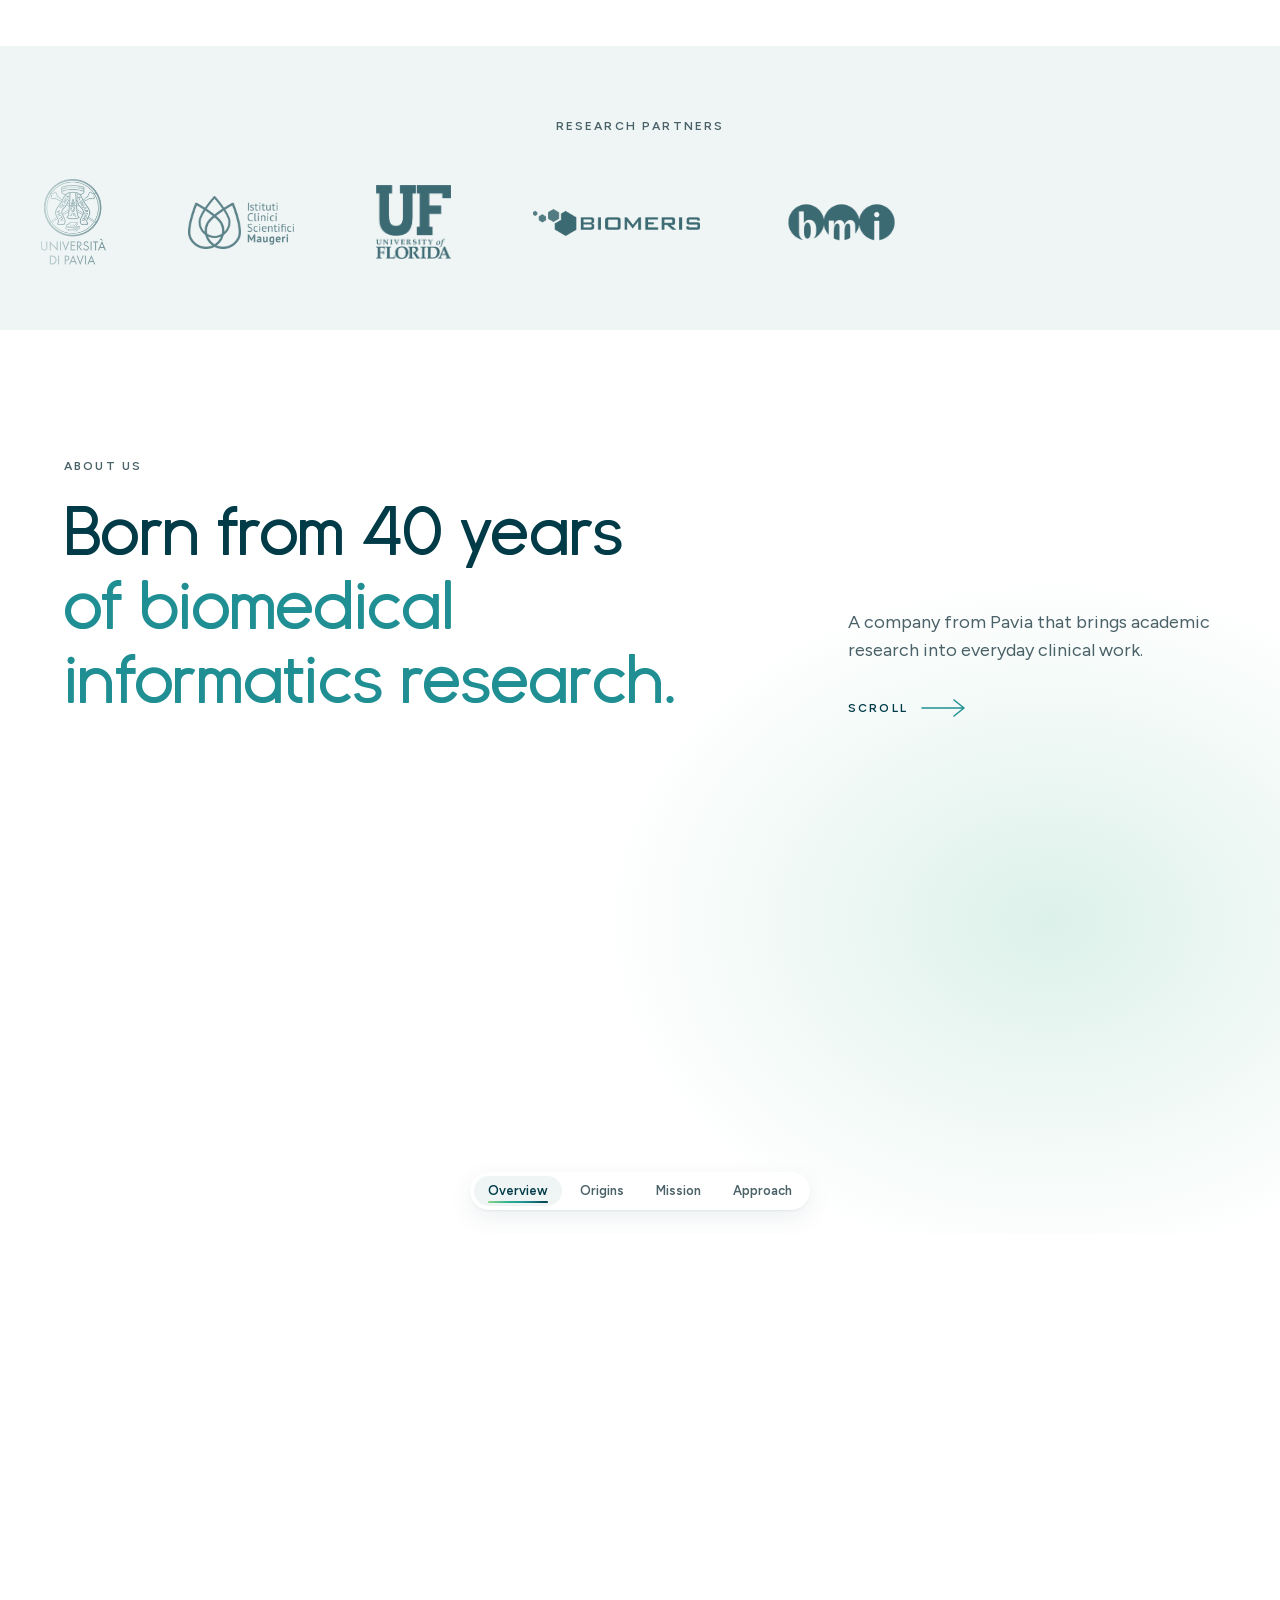
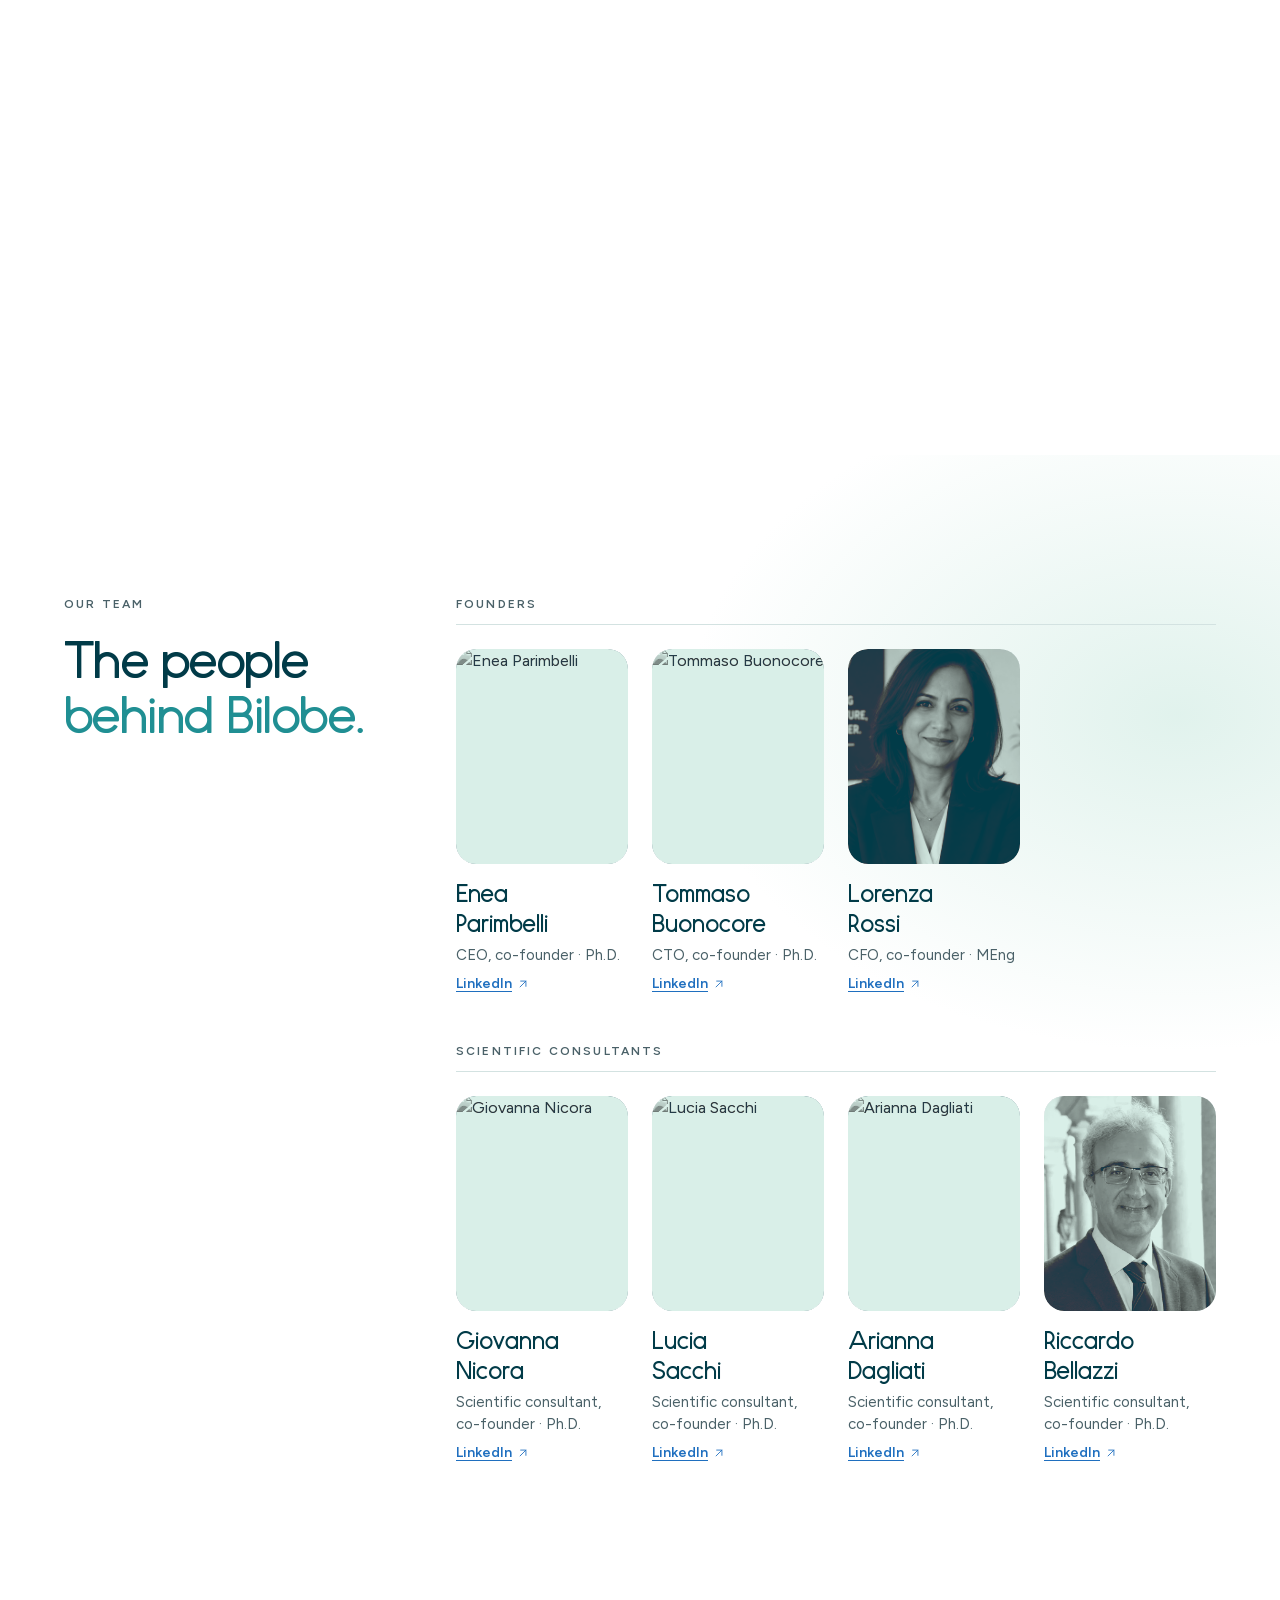
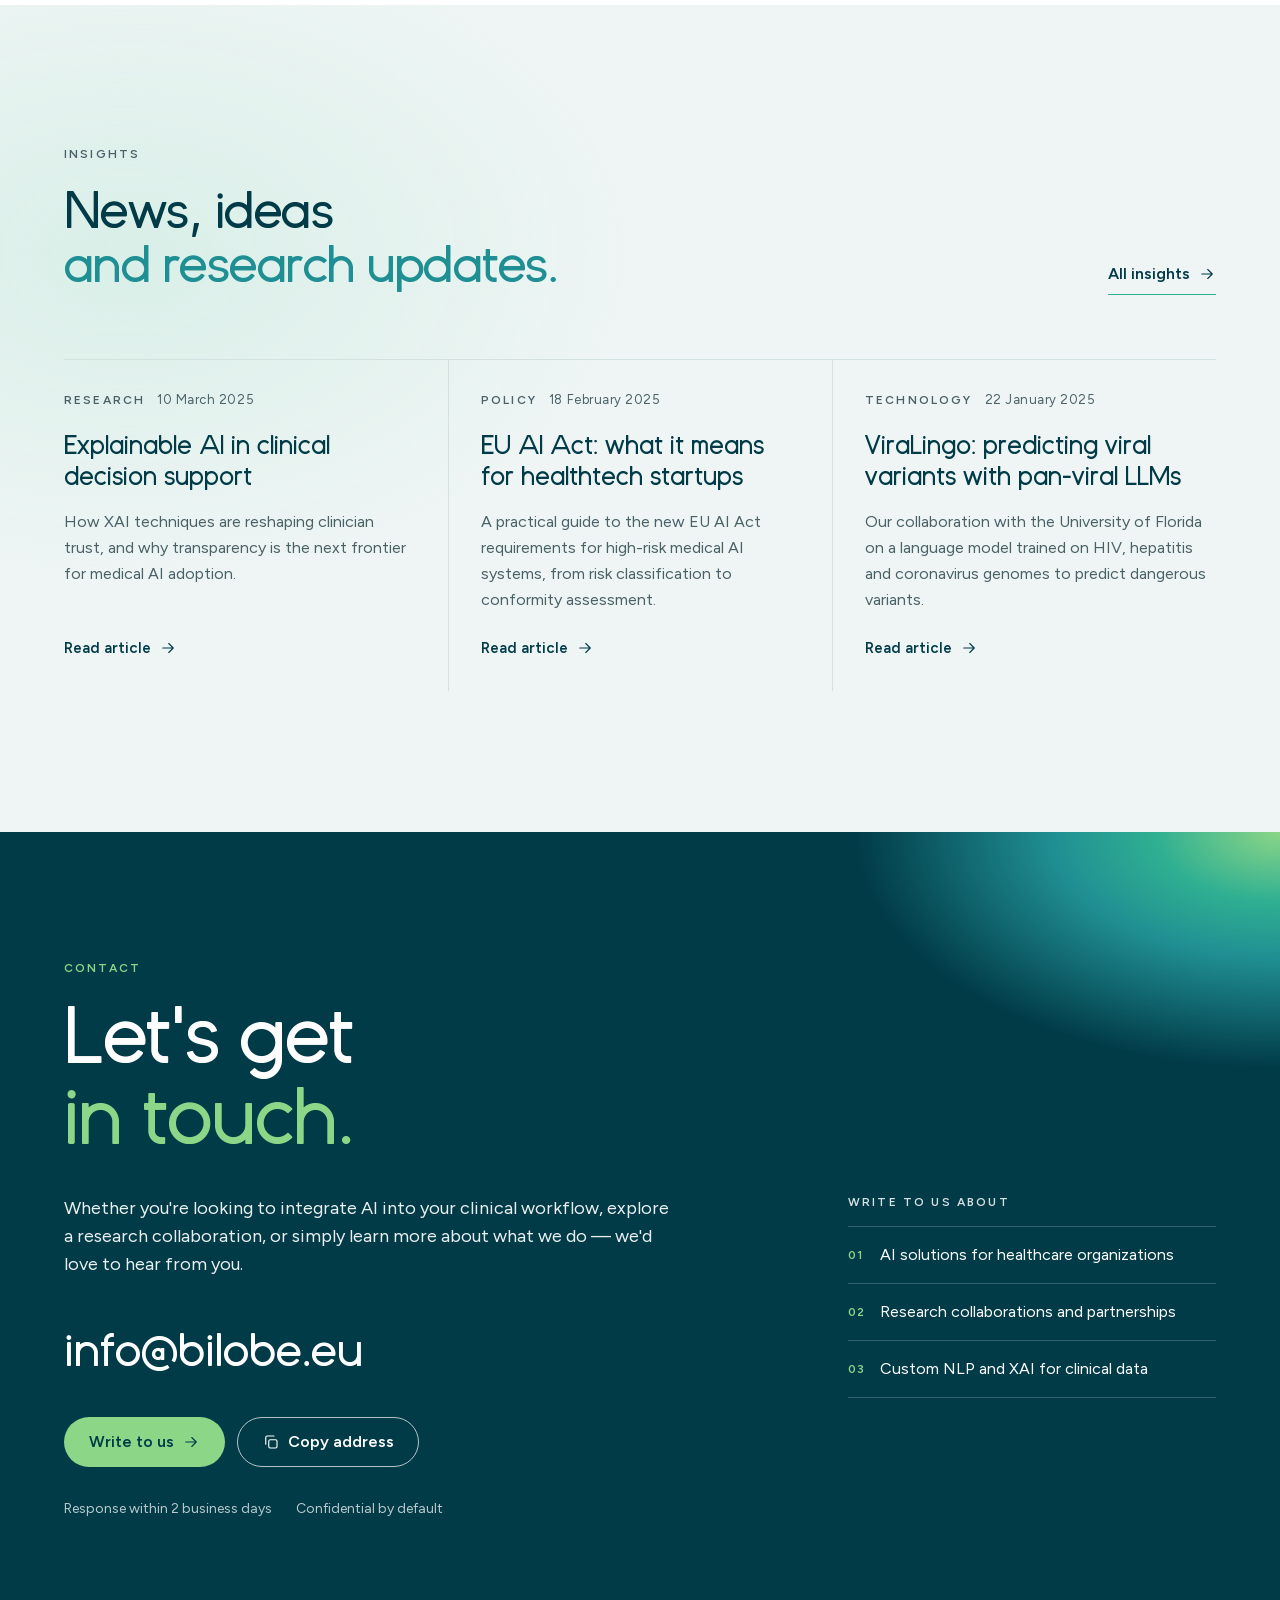
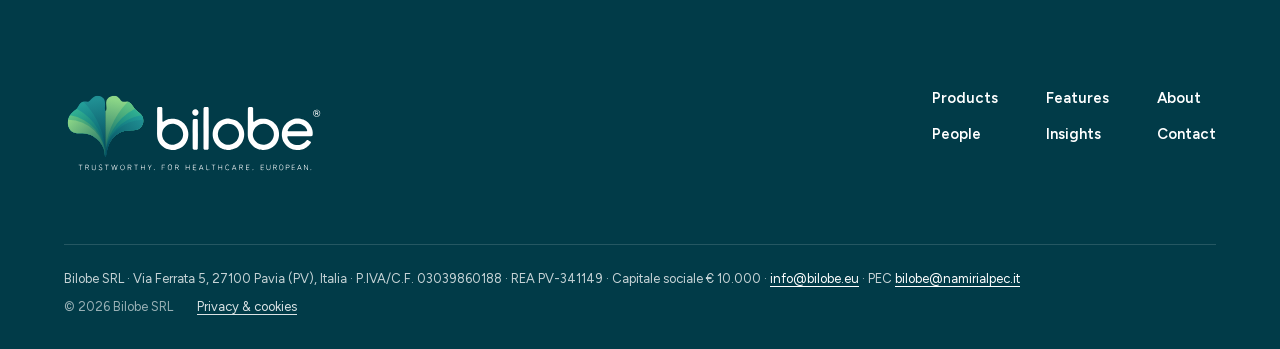
==== commit 30ffe75e: "Fix in-page anchors, rework Partners and People spacing - Anchors land the section's first line 48px" ====
--- a/index.html
+++ b/index.html
@@ -199,25 +199,45 @@
     </div>
   </section>
 
-  <!-- PARTNERS (interim styling: to be redesigned once the updated list and logo files arrive) -->
+  <!-- PARTNERS: an endless row of logos in one brand colour; their own colours on hover.
+       sections.js repeats the set until it fills the widest screen. -->
   <section id="partners" class="partners" aria-labelledby="partners-label">
     <div class="wrap">
-      <p class="t-eyebrow partners__label" id="partners-label" data-i18n="partners_label">Research Partners</p>
-      <div class="partners__carousel">
-        <ul class="partners__track">
-            <li class="partners__logo"><img src="assets/images/partners/university-of-pavia.webp" alt="University of Pavia" loading="lazy"></li>
-            <li class="partners__logo"><img src="assets/images/partners/ics-maugeri.webp" alt="ICS Maugeri" loading="lazy"></li>
-            <li class="partners__logo"><img src="assets/images/partners/university-of-florida.webp" alt="University of Florida" loading="lazy"></li>
-            <li class="partners__logo"><img src="assets/images/partners/biomeris.webp" alt="Biomeris" loading="lazy"></li>
-            <li class="partners__logo"><img src="assets/images/partners/bmi.webp" alt="BMI" loading="lazy"></li>
-            <!-- duplicate set for a seamless loop -->
-            <li class="partners__logo" aria-hidden="true"><img src="assets/images/partners/university-of-pavia.webp" alt="" loading="lazy"></li>
-            <li class="partners__logo" aria-hidden="true"><img src="assets/images/partners/ics-maugeri.webp" alt="" loading="lazy"></li>
-            <li class="partners__logo" aria-hidden="true"><img src="assets/images/partners/university-of-florida.webp" alt="" loading="lazy"></li>
-            <li class="partners__logo" aria-hidden="true"><img src="assets/images/partners/biomeris.webp" alt="" loading="lazy"></li>
-            <li class="partners__logo" aria-hidden="true"><img src="assets/images/partners/bmi.webp" alt="" loading="lazy"></li>
-        </ul>
-      </div>
+      <p class="t-eyebrow partners__label" id="partners-label" data-i18n="partners_label">Research partners</p>
+    </div>
+    <div class="partners__marquee">
+      <ul class="partners__track">
+          <li class="partner">
+            <span class="partner__logo" style="--w:65px; --h:86px">
+              <img class="partner__mono" src="assets/images/partners/university-of-pavia-mono.webp" alt="University of Pavia" width="65" height="86" decoding="async">
+              <img class="partner__colour" src="assets/images/partners/university-of-pavia.webp" alt="" width="65" height="86" decoding="async" aria-hidden="true">
+            </span>
+          </li>
+          <li class="partner">
+            <span class="partner__logo" style="--w:106px; --h:53px">
+              <img class="partner__mono" src="assets/images/partners/ics-maugeri-mono.webp" alt="ICS Maugeri" width="106" height="53" decoding="async">
+              <img class="partner__colour" src="assets/images/partners/ics-maugeri.webp" alt="" width="106" height="53" decoding="async" aria-hidden="true">
+            </span>
+          </li>
+          <li class="partner">
+            <span class="partner__logo" style="--w:75px; --h:75px">
+              <img class="partner__mono" src="assets/images/partners/university-of-florida-mono.webp" alt="University of Florida" width="75" height="75" decoding="async">
+              <img class="partner__colour" src="assets/images/partners/university-of-florida.webp" alt="" width="75" height="75" decoding="async" aria-hidden="true">
+            </span>
+          </li>
+          <li class="partner">
+            <span class="partner__logo" style="--w:168px; --h:27px">
+              <img class="partner__mono" src="assets/images/partners/biomeris-mono.webp" alt="Biomeris" width="168" height="27" decoding="async">
+              <img class="partner__colour" src="assets/images/partners/biomeris.webp" alt="" width="168" height="27" decoding="async" aria-hidden="true">
+            </span>
+          </li>
+          <li class="partner">
+            <span class="partner__logo" style="--w:117px; --h:48px">
+              <img class="partner__mono" src="assets/images/partners/bmi-mono.webp" alt="BMI" width="117" height="48" decoding="async">
+              <img class="partner__colour" src="assets/images/partners/bmi.webp" alt="" width="117" height="48" decoding="async" aria-hidden="true">
+            </span>
+          </li>
+      </ul>
     </div>
   </section>
 
@@ -319,19 +339,19 @@
         <ul class="people__list people__list--lead">
           <li class="person">
             <div class="person__photo"><img src="images/team/enea-parimbelli.png" alt="Enea Parimbelli" loading="lazy" decoding="async"></div>
-            <h3 class="person__name">Enea Parimbelli</h3>
+            <h3 class="person__name"><span class="person__first">Enea</span> <span class="person__last">Parimbelli</span></h3>
             <p class="person__role" data-i18n="role_ceo">CEO, co-founder · Ph.D.</p>
             <a class="person__link" href="https://www.linkedin.com/in/enea-parimbelli-22453120/" target="_blank" rel="noopener" aria-label="Enea Parimbelli on LinkedIn">LinkedIn<svg class="icon icon--sm" viewBox="0 0 24 24" aria-hidden="true"><path d="M7 17 17 7M8 7h9v9"/></svg></a>
           </li>
           <li class="person">
             <div class="person__photo"><img src="images/team/tommaso-buonocore.png" alt="Tommaso Buonocore" loading="lazy" decoding="async"></div>
-            <h3 class="person__name">Tommaso Buonocore</h3>
+            <h3 class="person__name"><span class="person__first">Tommaso</span> <span class="person__last">Buonocore</span></h3>
             <p class="person__role" data-i18n="role_cto">CTO, co-founder · Ph.D.</p>
             <a class="person__link" href="https://www.linkedin.com/in/tbuonocore/" target="_blank" rel="noopener" aria-label="Tommaso Buonocore on LinkedIn">LinkedIn<svg class="icon icon--sm" viewBox="0 0 24 24" aria-hidden="true"><path d="M7 17 17 7M8 7h9v9"/></svg></a>
           </li>
           <li class="person">
             <div class="person__photo person__photo--zoom"><img src="images/team/placeholder-woman.png" alt="Lorenza Rossi" loading="lazy" decoding="async"></div>
-            <h3 class="person__name">Lorenza Rossi</h3>
+            <h3 class="person__name"><span class="person__first">Lorenza</span> <span class="person__last">Rossi</span></h3>
             <p class="person__role" data-i18n="role_cfo">CFO, co-founder · MEng</p>
             <a class="person__link" href="https://www.linkedin.com/in/lorenza-rossi-685184108/" target="_blank" rel="noopener" aria-label="Lorenza Rossi on LinkedIn">LinkedIn<svg class="icon icon--sm" viewBox="0 0 24 24" aria-hidden="true"><path d="M7 17 17 7M8 7h9v9"/></svg></a>
           </li>
@@ -343,25 +363,25 @@
         <ul class="people__list people__list--board">
           <li class="person">
             <div class="person__photo"><img src="images/team/giovanna-nicora.png" alt="Giovanna Nicora" loading="lazy" decoding="async"></div>
-            <h3 class="person__name">Giovanna Nicora</h3>
+            <h3 class="person__name"><span class="person__first">Giovanna</span> <span class="person__last">Nicora</span></h3>
             <p class="person__role" data-i18n="role_sci_f">Scientific consultant, co-founder · Ph.D.</p>
             <a class="person__link" href="https://www.linkedin.com/in/giovanna-nicora-826110143/" target="_blank" rel="noopener" aria-label="Giovanna Nicora on LinkedIn">LinkedIn<svg class="icon icon--sm" viewBox="0 0 24 24" aria-hidden="true"><path d="M7 17 17 7M8 7h9v9"/></svg></a>
           </li>
           <li class="person">
             <div class="person__photo"><img src="images/team/lucia-sacchi.png" alt="Lucia Sacchi" loading="lazy" decoding="async"></div>
-            <h3 class="person__name">Lucia Sacchi</h3>
+            <h3 class="person__name"><span class="person__first">Lucia</span> <span class="person__last">Sacchi</span></h3>
             <p class="person__role" data-i18n="role_sci_f">Scientific consultant, co-founder · Ph.D.</p>
             <a class="person__link" href="https://www.linkedin.com/in/lucia-sacchi/" target="_blank" rel="noopener" aria-label="Lucia Sacchi on LinkedIn">LinkedIn<svg class="icon icon--sm" viewBox="0 0 24 24" aria-hidden="true"><path d="M7 17 17 7M8 7h9v9"/></svg></a>
           </li>
           <li class="person">
             <div class="person__photo"><img src="images/team/arianna-dagliati.png" alt="Arianna Dagliati" loading="lazy" decoding="async"></div>
-            <h3 class="person__name">Arianna Dagliati</h3>
+            <h3 class="person__name"><span class="person__first">Arianna</span> <span class="person__last">Dagliati</span></h3>
             <p class="person__role" data-i18n="role_sci_f">Scientific consultant, co-founder · Ph.D.</p>
             <a class="person__link" href="https://www.linkedin.com/in/arianna-dagliati/" target="_blank" rel="noopener" aria-label="Arianna Dagliati on LinkedIn">LinkedIn<svg class="icon icon--sm" viewBox="0 0 24 24" aria-hidden="true"><path d="M7 17 17 7M8 7h9v9"/></svg></a>
           </li>
           <li class="person">
             <div class="person__photo"><img src="images/team/riccardo-bellazzi.webp" alt="Riccardo Bellazzi" loading="lazy" decoding="async"></div>
-            <h3 class="person__name">Riccardo Bellazzi</h3>
+            <h3 class="person__name"><span class="person__first">Riccardo</span> <span class="person__last">Bellazzi</span></h3>
             <p class="person__role" data-i18n="role_sci_m">Scientific consultant, co-founder · Ph.D.</p>
             <a class="person__link" href="https://www.linkedin.com/in/riccardo-bellazzi-a765881/" target="_blank" rel="noopener" aria-label="Riccardo Bellazzi on LinkedIn">LinkedIn<svg class="icon icon--sm" viewBox="0 0 24 24" aria-hidden="true"><path d="M7 17 17 7M8 7h9v9"/></svg></a>
           </li>
--- a/assets/css/site.css
+++ b/assets/css/site.css
@@ -369,7 +369,7 @@
 
 .capabilities__sticky {
   position: sticky;
-  top: calc(var(--header-h) + var(--space-16));
+  top: calc(var(--header-h) + var(--space-12));
 }
 
 .capabilities__eyebrow {
@@ -516,9 +516,9 @@
 
 .people__grid { display: grid; grid-template-columns: repeat(12, minmax(0, 1fr)); column-gap: var(--space-6); }
 .people__intro { grid-column: 1 / span 4; }
-.people__sticky { position: sticky; top: calc(var(--header-h) + var(--space-16)); }
+.people__sticky { position: sticky; top: calc(var(--header-h) + var(--space-12)); }
 .people__groups { grid-column: 5 / span 8; }
-.people__group + .people__group { margin-top: var(--space-16); }
+.people__group + .people__group { margin-top: var(--space-12); }
 .people__group-label {
   margin: 0 0 var(--space-6);
   padding-bottom: var(--space-3);
@@ -536,8 +536,9 @@
   padding: 0;
   list-style: none;
 }
-.people__list--lead { grid-template-columns: repeat(3, minmax(0, 1fr)); }
-.people__list--board { grid-template-columns: repeat(4, minmax(0, 1fr)); }
+/* Founders and consultants share one four-column grid and one portrait size, so the team reads as
+   a whole and the second row is already in view under the first. */
+.people__list--lead, .people__list--board { grid-template-columns: repeat(4, minmax(0, 1fr)); }
 
 .person { position: relative; transition: opacity 0.5s ease; }
 
@@ -602,7 +603,11 @@
   line-height: 34px;
   color: var(--ink);
 }
-.people__list--board .person__name { font-size: 24px; line-height: 30px; }
+.people__list .person__name { font-size: 24px; line-height: 30px; }
+/* Names stay on one line, all of them; when the longest one does not fit its column, every name
+   breaks between first name and surname (sections.js sets .people--names-split). */
+.person__first, .person__last { white-space: nowrap; }
+.people--names-split .person__first, .people--names-split .person__last { display: block; }
 .person__role { margin: var(--space-1) 0 0; font: 400 15px/22px var(--font-sans); color: var(--ink-muted); }
 .person__link {
   display: inline-flex;
@@ -628,14 +633,17 @@
   .people__intro, .people__groups { grid-column: 1 / -1; }
   .people__sticky { position: static; }
   .people__groups { margin-top: var(--space-12); }
-  .people__list--lead { grid-template-columns: repeat(3, minmax(0, 1fr)); }
-  .people__list--board { grid-template-columns: repeat(4, minmax(0, 1fr)); }
+  .people__list--lead, .people__list--board { grid-template-columns: repeat(4, minmax(0, 1fr)); }
 }
 
 @media (max-width: 640px) {
   .people__list--lead, .people__list--board { grid-template-columns: repeat(2, minmax(0, 1fr)); gap: var(--space-8) var(--space-4); }
   .person__photo { max-width: 200px; }
-  .person__name, .people__list--board .person__name { font-size: 24px; line-height: 30px; }
+  .person__name, .people__list .person__name { font-size: 24px; line-height: 30px; }
+/* Names stay on one line, all of them; when the longest one does not fit its column, every name
+   breaks between first name and surname (sections.js sets .people--names-split). */
+.person__first, .person__last { white-space: nowrap; }
+.people--names-split .person__first, .people--names-split .person__last { display: block; }
   .person__role { font-size: 14px; line-height: 20px; }
 }
 
@@ -892,21 +900,43 @@
   .consent { transition: none; }
 }
 
-/* ---------- Partners (interim, until the redesign with the updated list and logos) ---------- */
-.partners { padding: var(--space-16) 0; background: var(--surface); }
+/* ---------- Partners ----------
+   An endless row. Each logo has a single-colour version in ink (assets/images/partners/*-mono.webp,
+   made from the original) and is sized by area, so wide and tall marks weigh the same;
+   hovering a logo shows its own colours and pauses the row. sections.js repeats the set until it
+   is wider than the screen, then doubles it for a seamless loop at a constant speed. */
+
+/* A mint band between two white sections. The logos sit in 112px rows, so the bottom padding is
+   smaller than the top one to make the space above the label and below the logos look equal. */
+.partners { padding: 72px 0 52px; background: var(--surface-raised); }
 .partners__label { margin: 0 0 var(--space-8); text-align: center; color: var(--ink-muted); }
-.partners__carousel {
+.partners__marquee {
   overflow: hidden;
-  -webkit-mask-image: linear-gradient(to right, transparent 0%, #000 8%, #000 92%, transparent 100%);
-  mask-image: linear-gradient(to right, transparent 0%, #000 8%, #000 92%, transparent 100%);
-}
-.partners__track { display: flex; align-items: center; gap: clamp(40px, 5vw, 72px); width: max-content; margin: 0; padding: 0; list-style: none; animation: partners-scroll 28s linear infinite; }
-.partners__track:hover { animation-play-state: paused; }
-@keyframes partners-scroll { to { transform: translateX(calc(-50% - clamp(40px, 5vw, 72px) / 2)); } }
-.partners__logo { flex: none; display: flex; align-items: center; justify-content: center; height: 80px; }
-.partners__logo img { width: auto; max-width: 160px; max-height: 64px; object-fit: contain; filter: grayscale(1); opacity: 0.5; transition: filter 0.35s, opacity 0.35s; }
-.partners__logo img:hover { filter: none; opacity: 1; }
+  -webkit-mask-image: linear-gradient(to right, transparent 0, #000 12%, #000 88%, transparent 100%);
+  mask-image: linear-gradient(to right, transparent 0, #000 12%, #000 88%, transparent 100%);
+}
+.partners__track { display: flex; align-items: center; width: max-content; margin: 0; padding: 0; list-style: none; }
+.partners__track.is-rolling { animation: partners-roll var(--roll, 40s) linear infinite; }
+.partners__marquee:hover .partners__track { animation-play-state: paused; }
+@keyframes partners-roll { to { transform: translate3d(-50%, 0, 0); } }
+
+.partner { flex: none; display: grid; place-items: center; height: 112px; padding: 0 clamp(28px, 3.2vw, 52px); }
+.partner__logo { position: relative; display: block; width: var(--w); height: var(--h); }
+.partner__mono, .partner__colour { position: absolute; inset: 0; width: 100%; height: 100%; object-fit: contain; transition: opacity 0.4s ease; }
+.partner__mono { opacity: 0.75; }
+.partner__colour { opacity: 0; }
+[data-theme="dark"] .partner__mono { filter: brightness(0) invert(0.93); }
+@media (hover: hover) {
+  .partner:hover .partner__mono { opacity: 0; }
+  .partner:hover .partner__colour { opacity: 1; }
+}
+
+@media (max-width: 640px) {
+  .partner { height: 96px; padding: 0 24px; }
+  .partner__logo { width: calc(var(--w) * 0.85); height: calc(var(--h) * 0.85); }
+}
 @media (prefers-reduced-motion: reduce) {
-  .partners__track { animation: none; flex-wrap: wrap; justify-content: center; width: auto; }
-  .partners__logo[aria-hidden="true"] { display: none; }
-}
+  .partners__marquee { -webkit-mask-image: none; mask-image: none; }
+  .partners__track { flex-wrap: wrap; justify-content: center; width: auto; animation: none !important; }
+  .partner__mono, .partner__colour { transition: none; }
+}
--- a/assets/css/chapters.css
+++ b/assets/css/chapters.css
@@ -18,12 +18,19 @@
 .chapters__list b { font: 600 16px/24px var(--font-sans); color: inherit; }
 .chapters__list span { font: 400 15px/23px var(--font-sans); color: var(--ink-muted); }
 
-.chapters { position: relative; padding: 0; background: var(--surface); scroll-margin-top: var(--header-h); }
+.chapters { position: relative; padding: 0; background: var(--surface); }
 .chapters__pin { position: sticky; top: var(--header-h); height: calc(100vh - var(--header-h)); height: calc(100svh - var(--header-h)); overflow: hidden; }
 .chapters__track { display: flex; height: 100%; will-change: transform; }
 .chapters__panel { position: relative; flex: 0 0 100%; height: 100%; display: flex; align-items: center; overflow: hidden; }
 
 .chapters__panel--intro { background: var(--surface); color: var(--ink); }
+/* The opening panel starts near the top of the screen, like the other sections, instead of
+   floating in the middle of a tall viewport. */
+/* Pinned mode: the space above the story is section padding that scrolls away normally (so the
+   opening matches the other sections), while the opening panel itself keeps 48px, which is also
+   where in-page links land. chapters.js subtracts this padding from the scroll mapping. */
+.chapters:not(.chapters--static) { padding-top: clamp(24px, calc(10vw - 48px), 96px); }
+.chapters:not(.chapters--static) .chapters__panel--intro { align-items: flex-start; padding-top: 48px; }
 .chapters__panel--deep { background: radial-gradient(80% 100% at 85% 20%, var(--teal), rgba(3, 83, 101, 0) 70%), var(--deep); color: var(--white); }
 .chapters__panel--teal { background: radial-gradient(80% 100% at 15% 90%, var(--deep), rgba(1, 59, 72, 0) 70%), var(--teal); color: var(--white); }
 .chapters__panel--light { background: var(--surface-raised); color: var(--ink); }
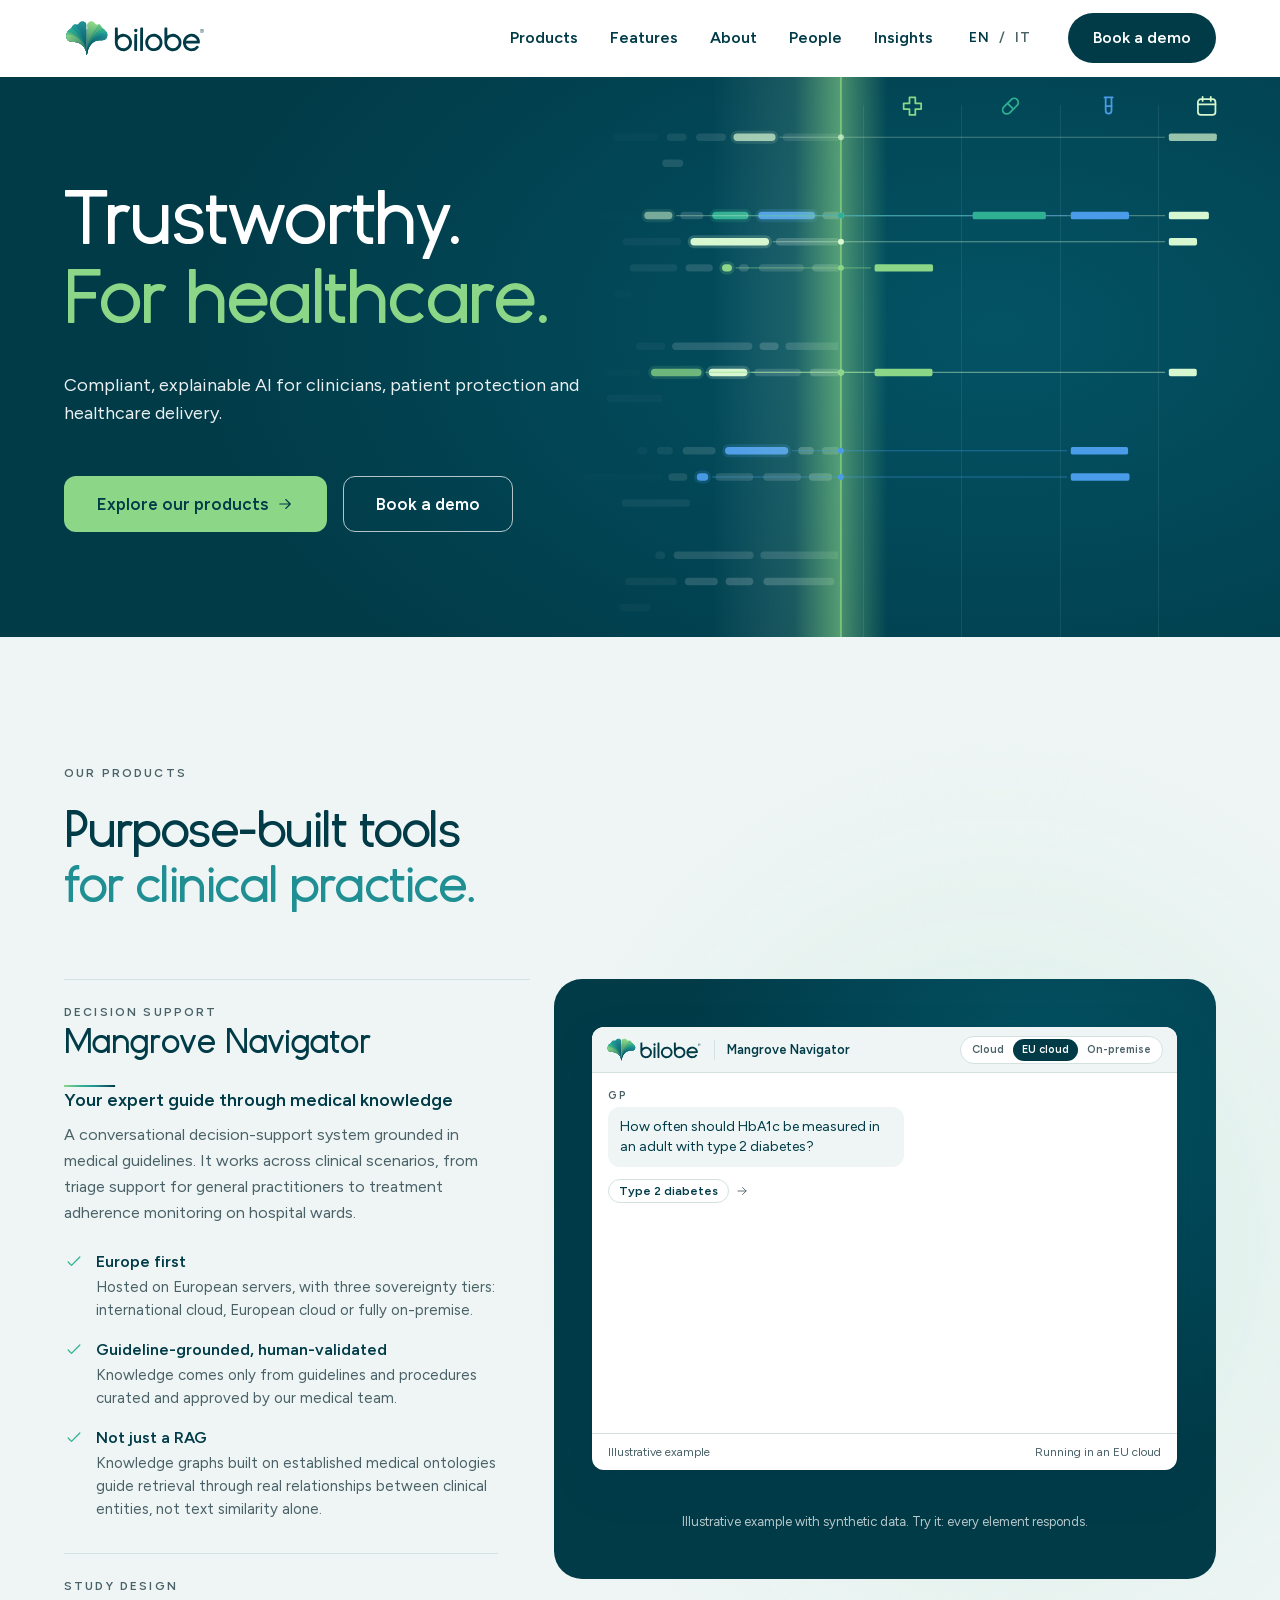
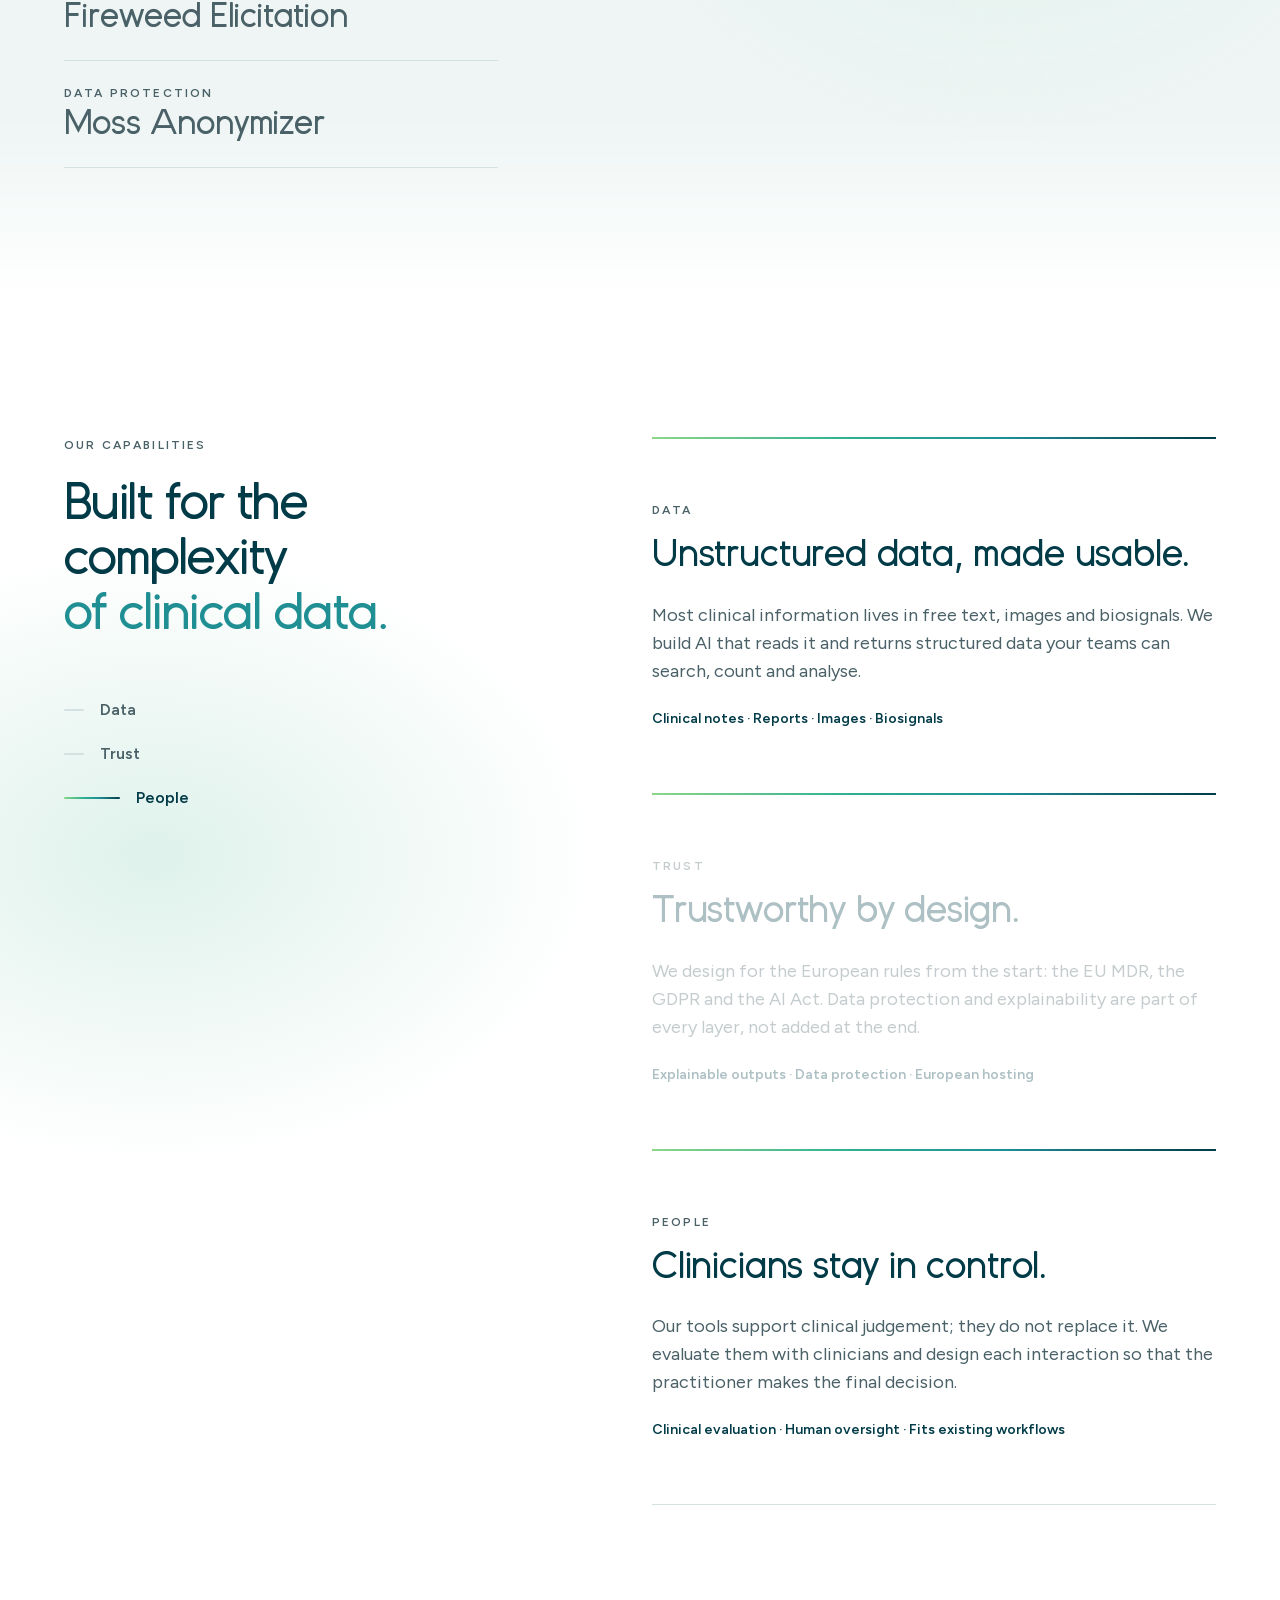
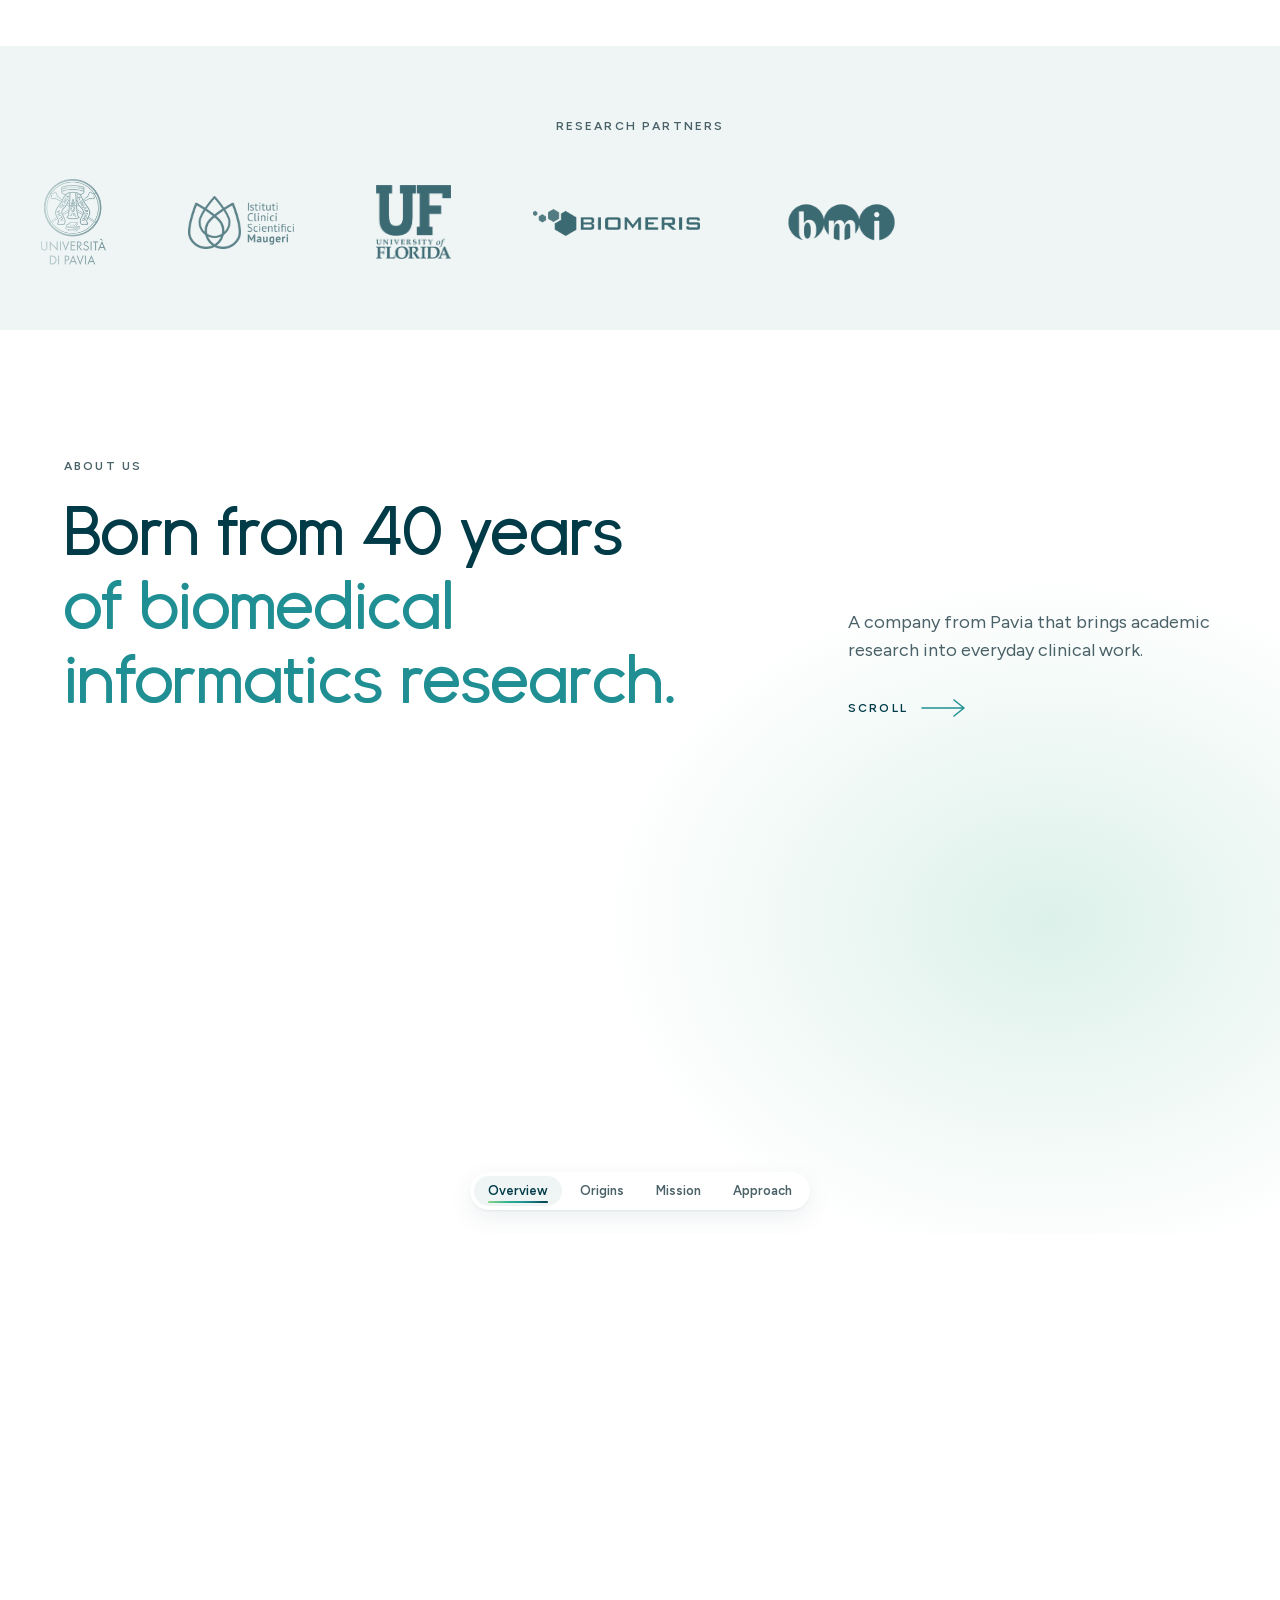
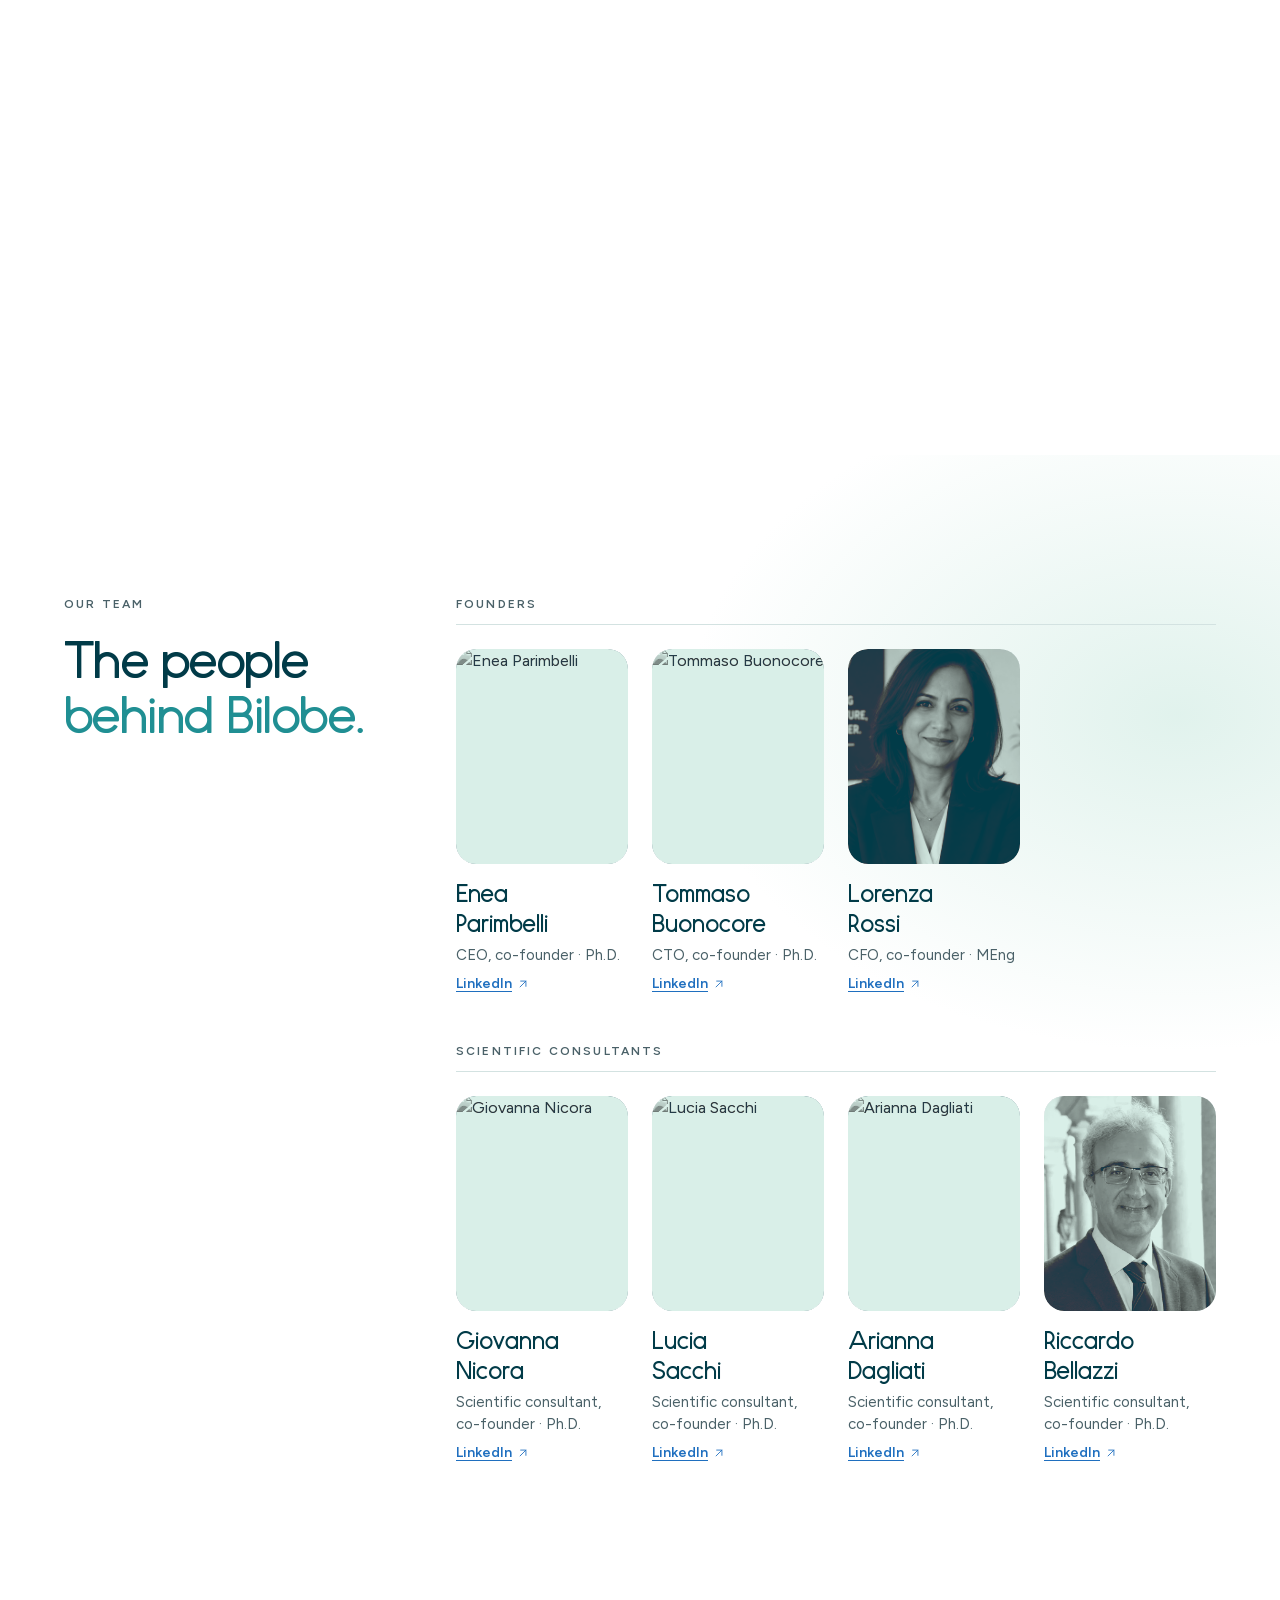
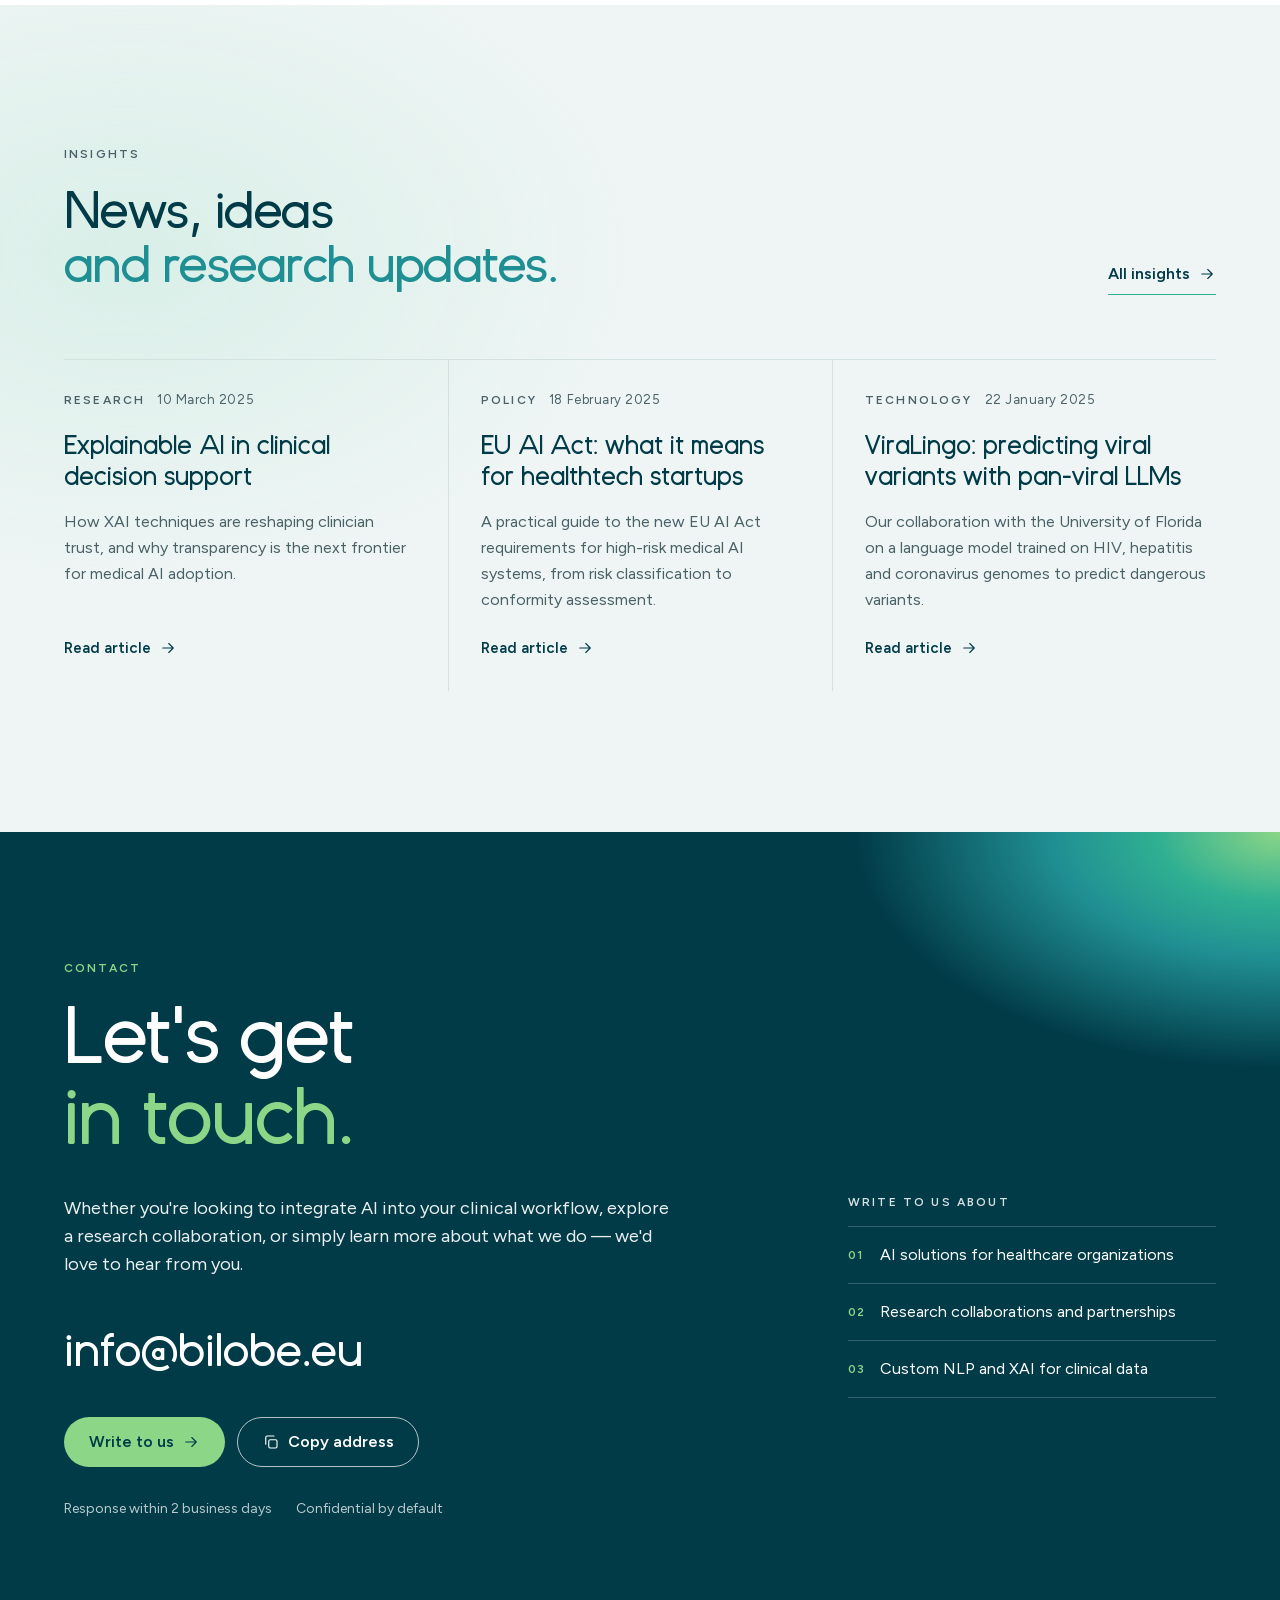
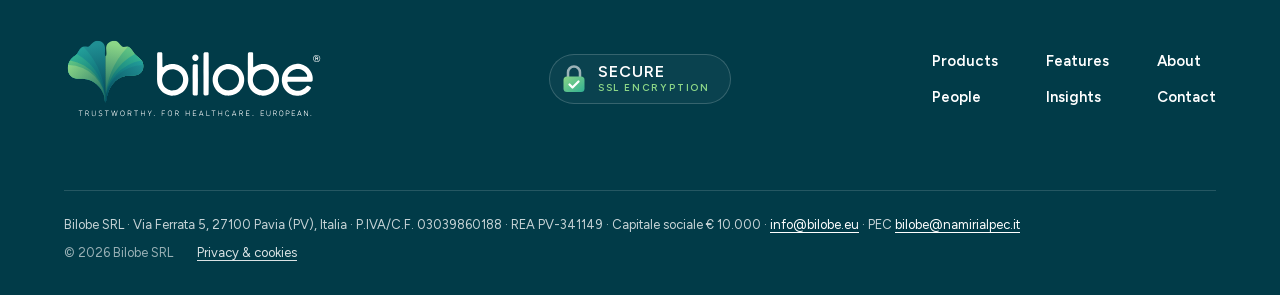
==== commit 3ac30d0b: "Add SSL badge to the footer and tighten the Contact hand-over - Secure SSL encryption badge (brand l" ====
--- a/index.html
+++ b/index.html
@@ -473,6 +473,17 @@
         <a href="index.html" class="site-footer__brand" aria-label="Bilobe, home">
           <img src="assets/logos/bilobe-logo-completo-reversed.svg" alt="Bilobe. Trustworthy. For healthcare. European." width="260" height="83">
         </a>
+        <div class="site-footer__trust">
+          <p class="secure-badge">
+            <svg class="secure-badge__lock" viewBox="0 0 48 58" aria-hidden="true">
+              <defs><linearGradient id="secure-badge-fill" x1="0" y1="0" x2="1" y2="1"><stop offset="0" stop-color="#8cd687"/><stop offset="1" stop-color="#30b092"/></linearGradient></defs>
+              <path class="secure-badge__shackle" d="M12 27V17a12 12 0 0 1 24 0v10"/>
+              <rect x="3" y="25" width="42" height="31" rx="7" fill="url(#secure-badge-fill)"/>
+              <path class="secure-badge__check" d="m15 41 6 6 12-12"/>
+            </svg>
+            <span class="secure-badge__text"><b>Secure</b><span>SSL encryption</span></span>
+          </p>
+        </div>
         <nav aria-label="Footer">
           <ul class="site-footer__nav">
           <li><a href="#products" data-i18n="nav_products">Products</a></li>
--- a/assets/css/site.css
+++ b/assets/css/site.css
@@ -698,9 +698,21 @@
   background: radial-gradient(60% 120% at 90% 0%, var(--teal) 0%, rgba(3, 83, 101, 0) 70%), var(--deep);
   color: rgba(255, 255, 255, 0.78);
 }
-.site-footer__top { display: flex; flex-wrap: wrap; align-items: flex-start; justify-content: space-between; gap: var(--space-12); }
+/* Logo, SSL badge and links on one row: the badge sits in the centre of the page width. */
+.site-footer__top { display: grid; grid-template-columns: minmax(0, 1fr) auto minmax(0, 1fr); align-items: center; gap: var(--space-12); }
+.site-footer__top > nav { justify-self: end; }
 .site-footer__brand { display: block; padding: 6px 0; }
 .site-footer__brand img { display: block; width: 260px; height: auto; }
+/* SSL badge, centred in the footer between the logo and the links.
+   True of every page: the site is served only over HTTPS (Enforce HTTPS on GitHub Pages). */
+.site-footer__trust { display: flex; justify-content: center; }
+.secure-badge { display: inline-flex; align-items: center; gap: var(--space-3); margin: 0; padding: var(--space-2) var(--space-5, 20px) var(--space-2) var(--space-3); border: 1px solid rgba(255, 255, 255, 0.18); border-radius: var(--radius-pill); background: rgba(255, 255, 255, 0.04); }
+.secure-badge__lock { flex: none; width: 24px; height: 29px; }
+.secure-badge__shackle { fill: none; stroke: rgba(255, 255, 255, 0.6); stroke-width: 5; stroke-linecap: round; }
+.secure-badge__check { fill: none; stroke: #fff; stroke-width: 4.5; stroke-linecap: round; stroke-linejoin: round; }
+.secure-badge__text { display: grid; text-transform: uppercase; }
+.secure-badge__text b { font: 600 16px/18px var(--font-sans); letter-spacing: 0.06em; color: var(--white); }
+.secure-badge__text span { font: 600 10px/14px var(--font-sans); letter-spacing: 0.18em; color: var(--lime); }
 .site-footer__nav { display: grid; grid-template-columns: repeat(3, auto); gap: var(--space-3) var(--space-12); margin: 0; padding: 0; list-style: none; }
 .site-footer__nav a { font: 600 15px/22px var(--font-sans); color: var(--white); text-decoration: none; border-bottom: 1px solid transparent; transition: border-color 0.2s; }
 .site-footer__nav a:hover { border-bottom-color: var(--lime); }
@@ -712,6 +724,10 @@
 .site-footer__copy a[hidden] { display: none; }
 .site-footer :focus-visible { outline: 2px solid var(--lime); outline-offset: 2px; }
 
+@media (max-width: 899px) {
+  .site-footer__top { grid-template-columns: minmax(0, 1fr); gap: var(--space-8); }
+  .site-footer__top > nav, .site-footer__trust { justify-self: start; }
+}
 @media (max-width: 640px) {
   .site-footer__nav { grid-template-columns: repeat(2, auto); gap: var(--space-3) var(--space-8); }
   .site-footer__brand img { width: 240px; }
@@ -738,7 +754,7 @@
   position: relative;
   isolation: isolate;
   overflow: hidden;
-  padding: clamp(104px, 10vw, 152px) 0 clamp(80px, 8vw, 120px);
+  padding: clamp(104px, 10vw, 152px) 0 var(--space-16);
   background: var(--deep);
   color: var(--white);
 }
@@ -815,7 +831,7 @@
 .contact__side { transition-delay: 0.26s; }
 
 /* The footer continues the deep end of the gradient without a seam. */
-.contact ~ .site-footer { background: var(--deep); }
+.contact ~ .site-footer { padding-top: var(--space-12); background: var(--deep); }
 
 @media (max-width: 1024px) {
   .contact__glow { background: radial-gradient(980px 640px at 100% 0%, #8cd687 0%, #30b092 24%, #208f93 44%, #013b48 82%); }
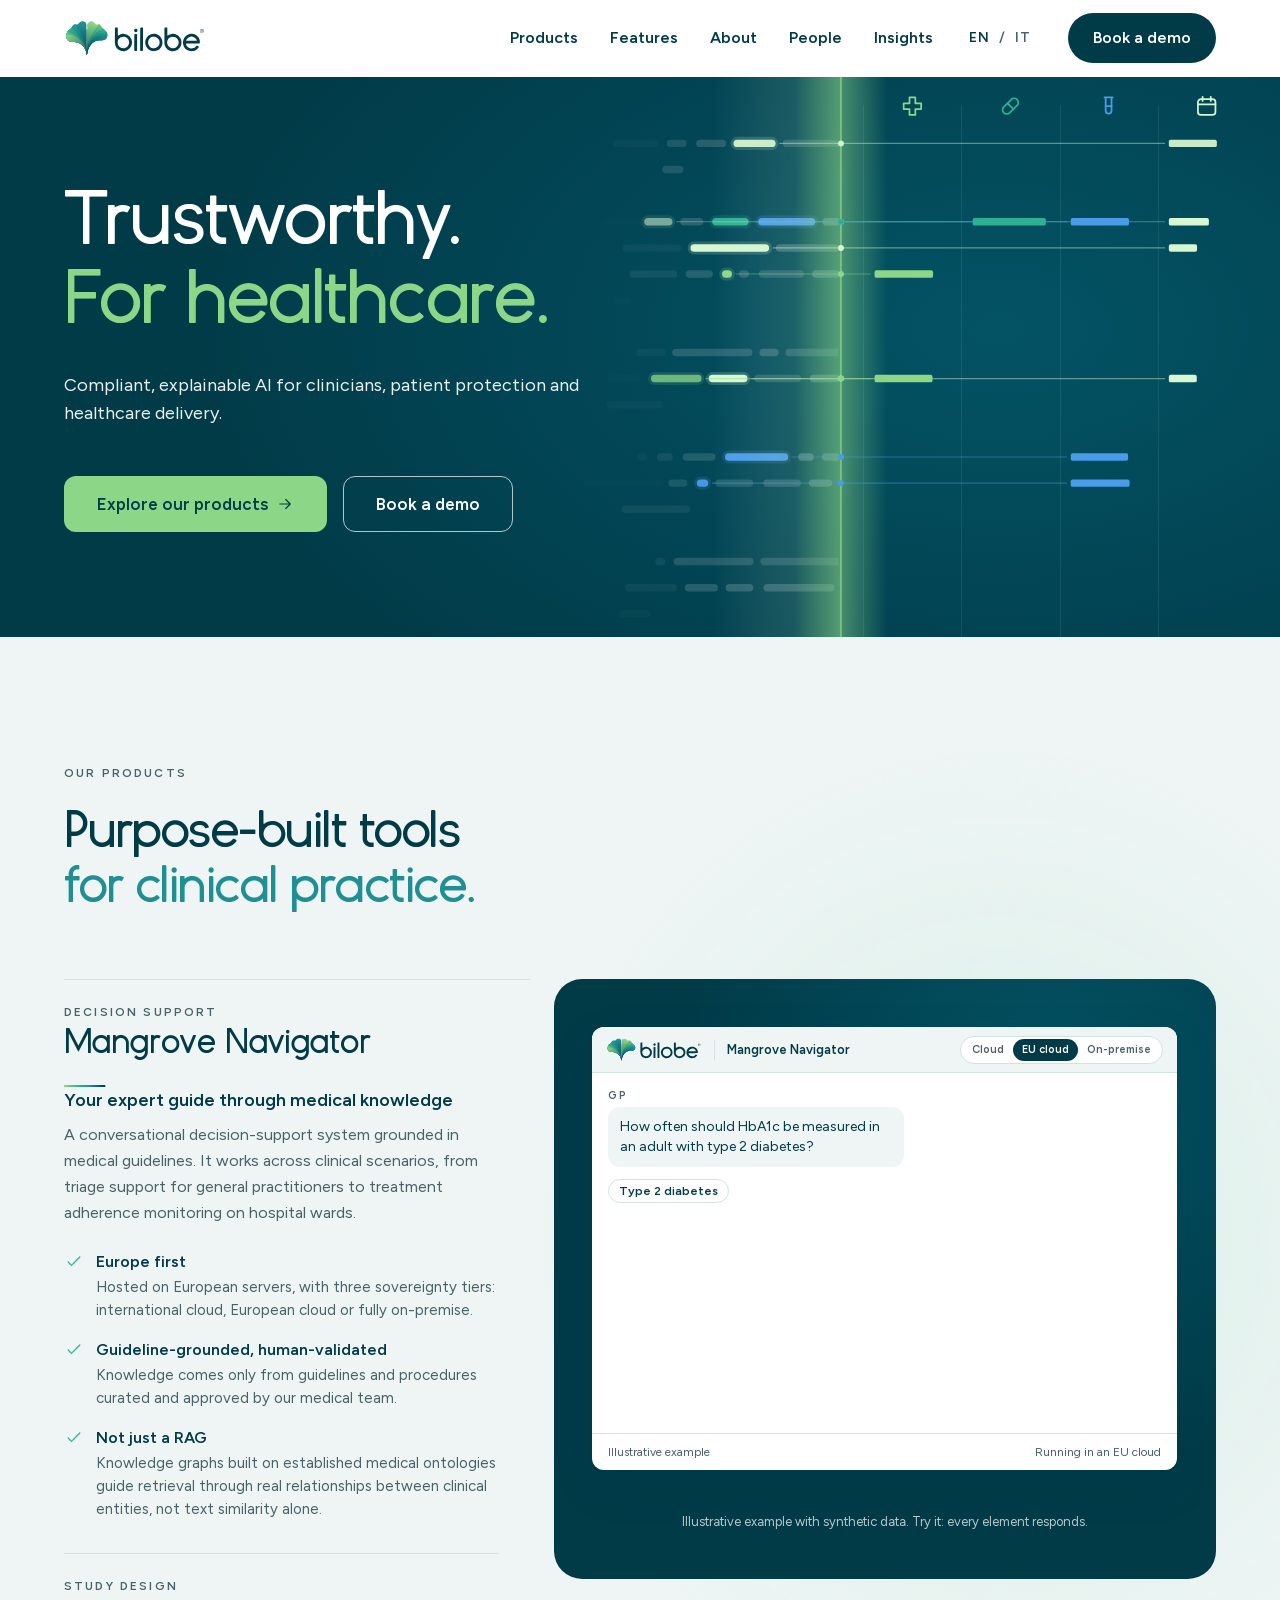
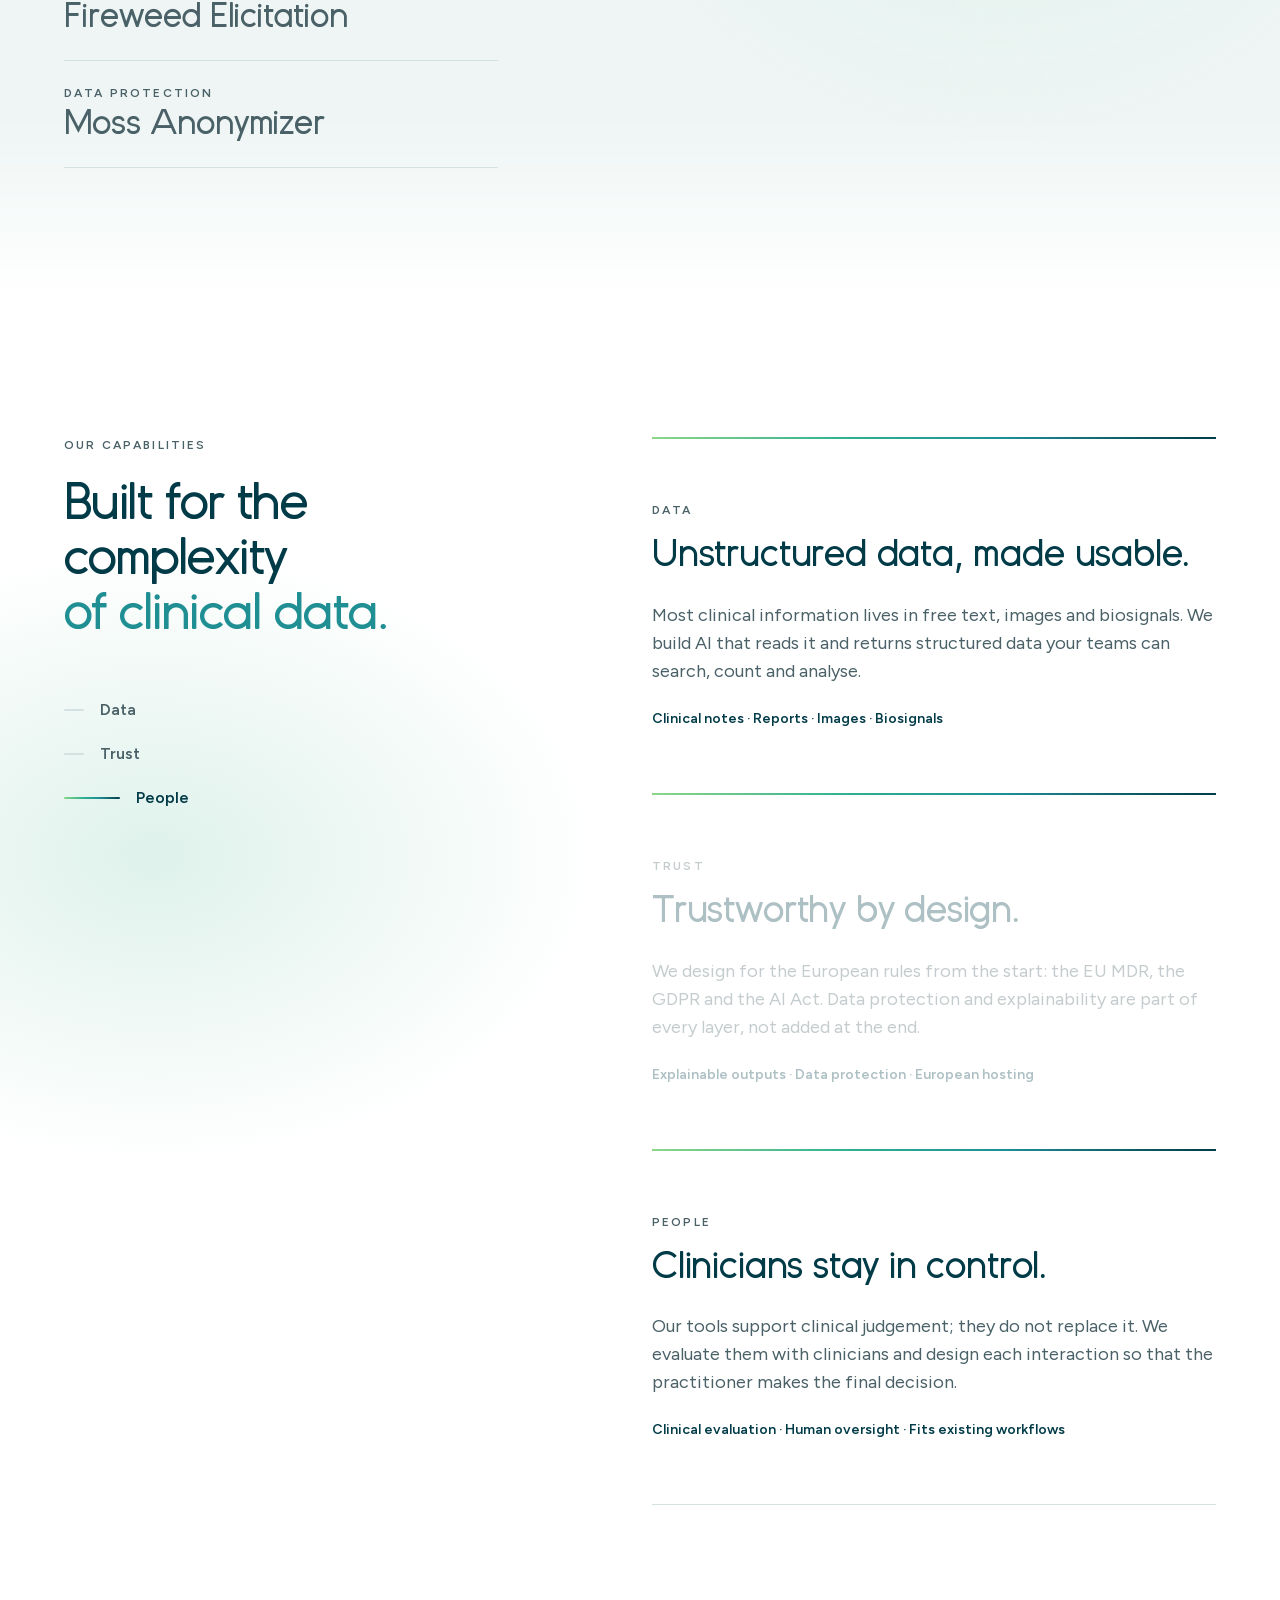
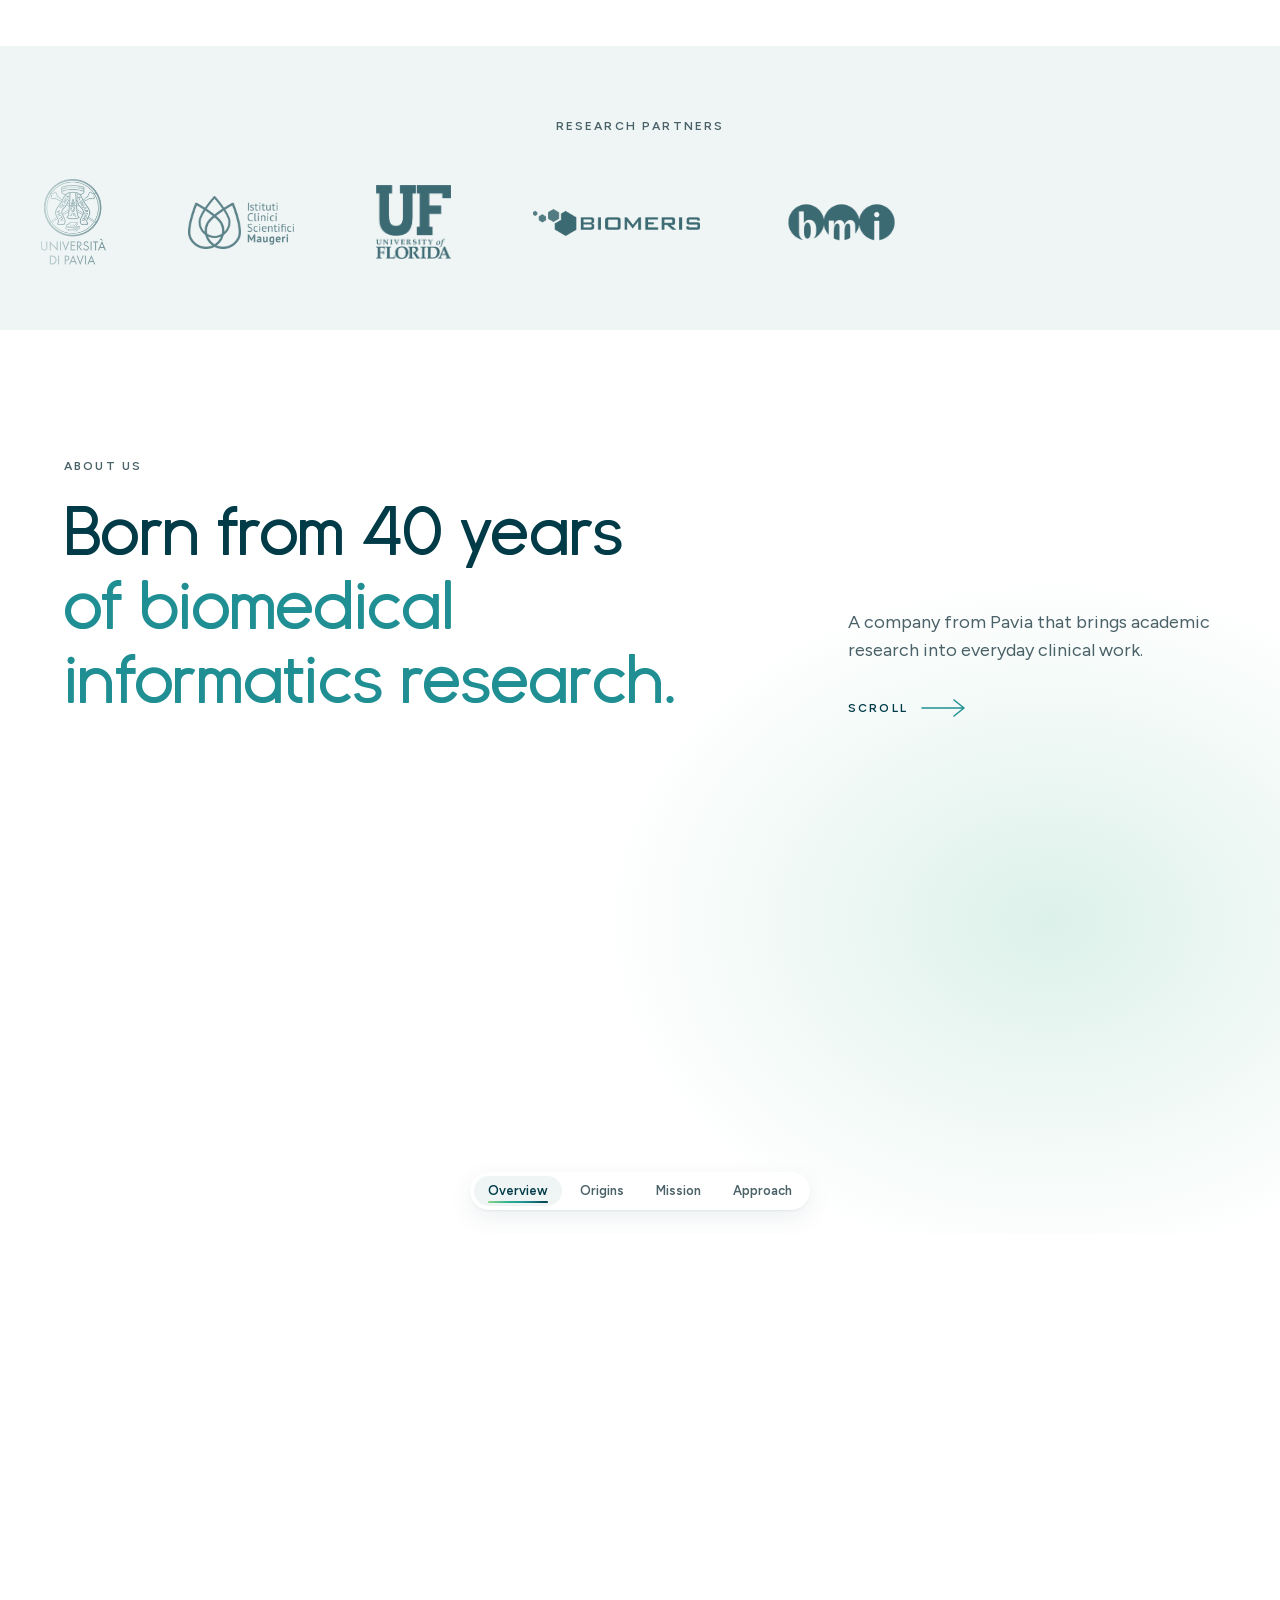
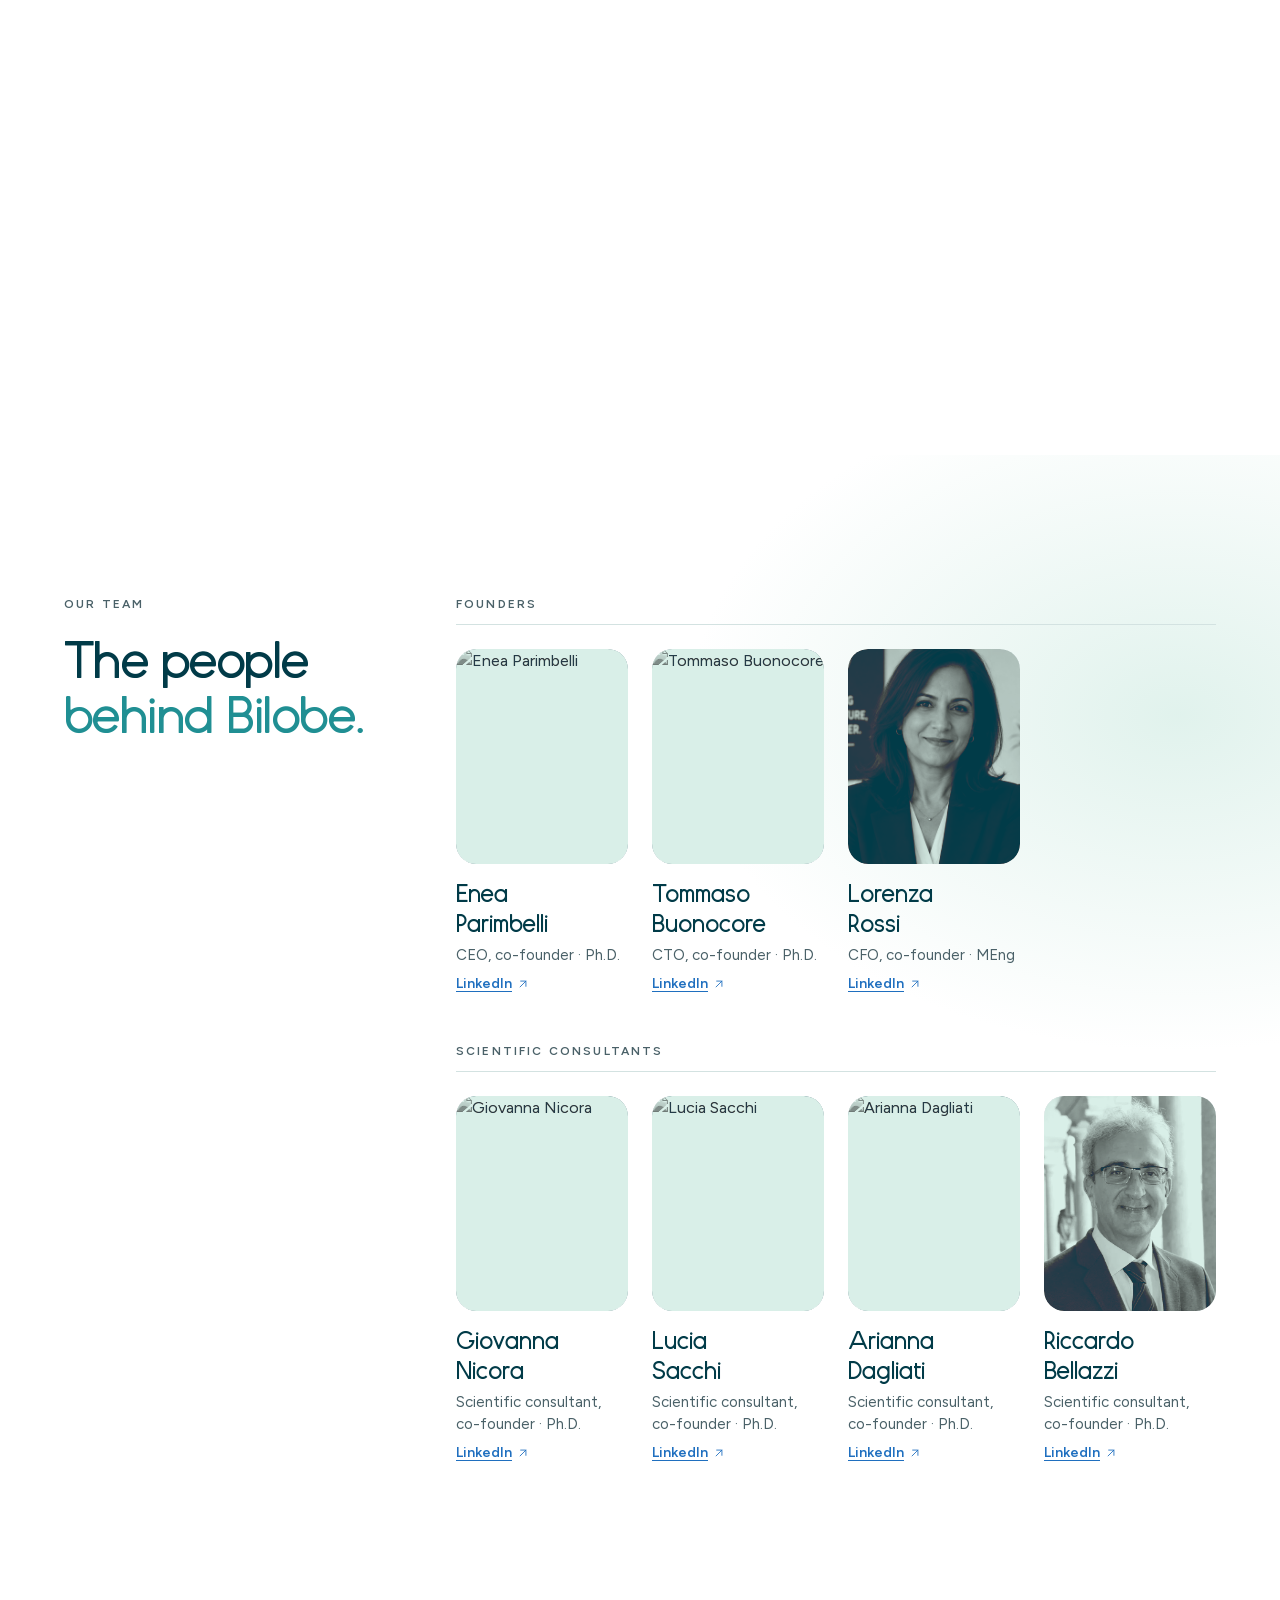
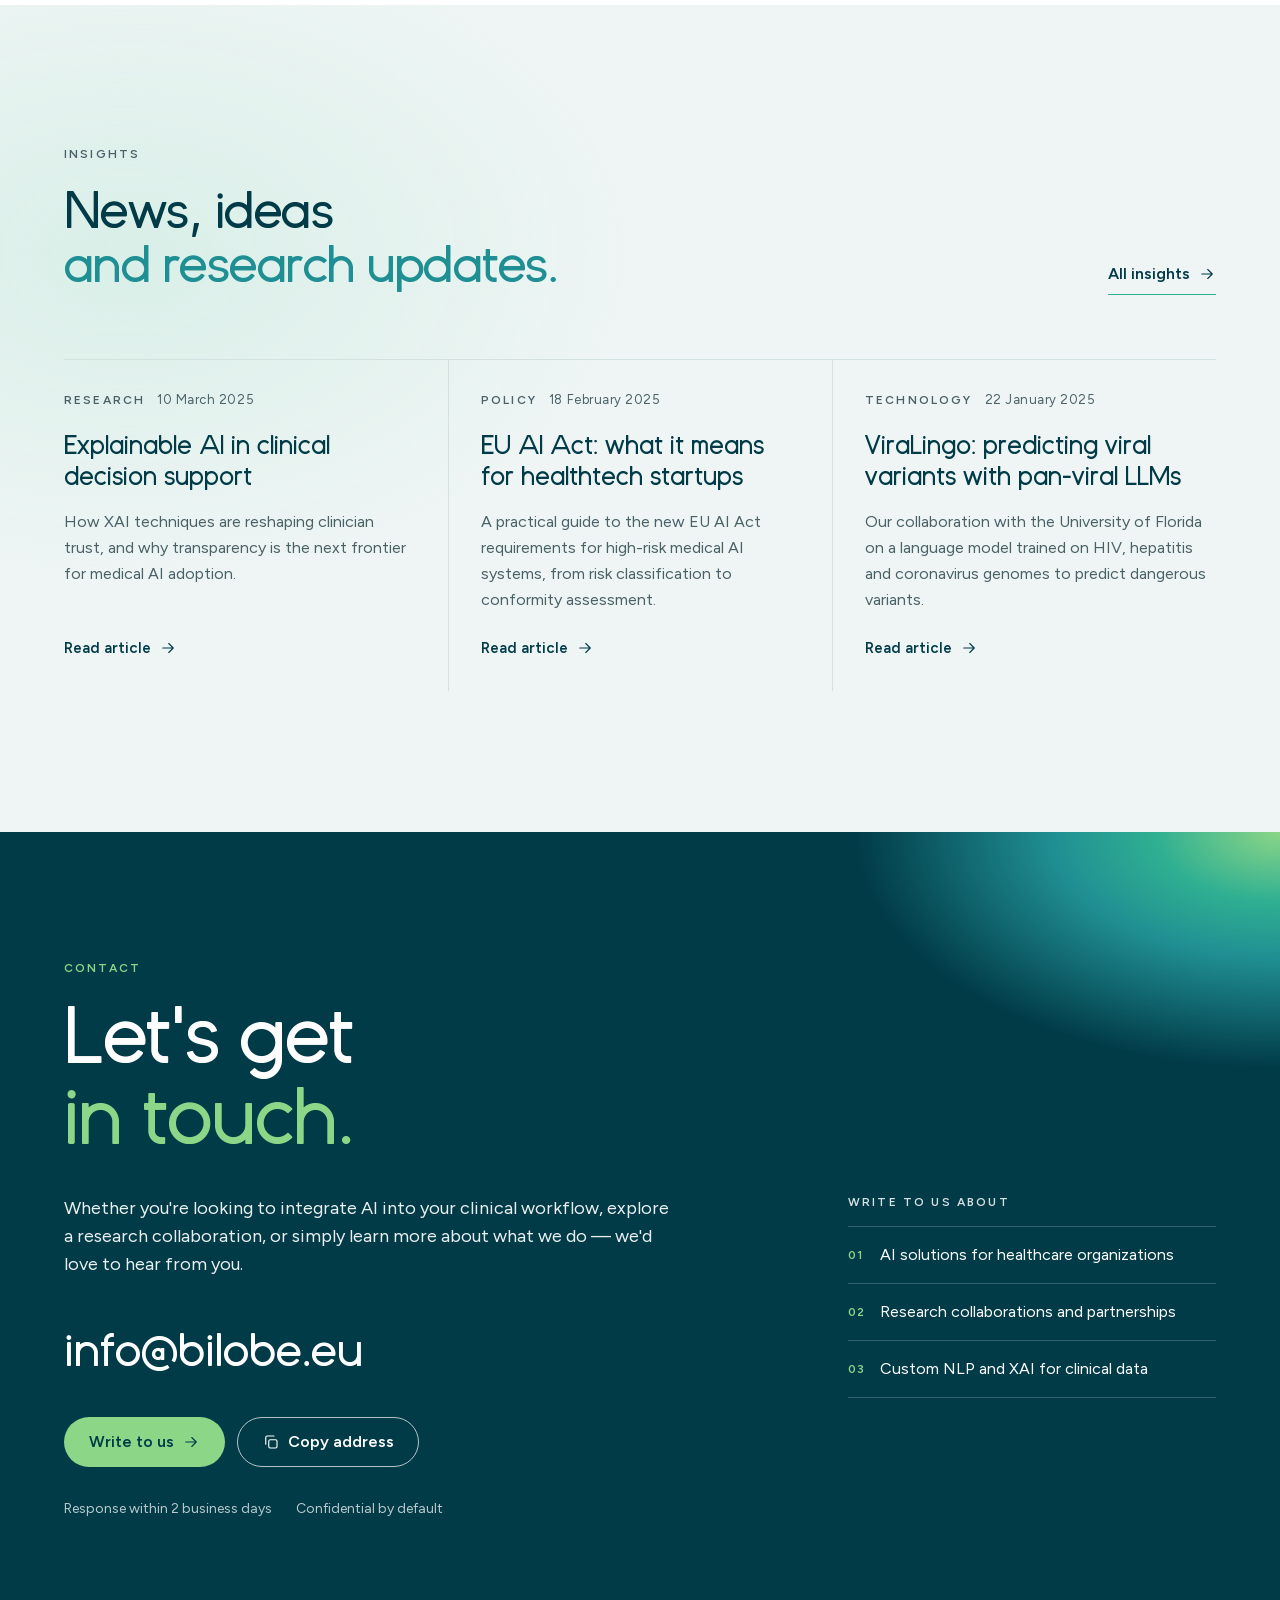
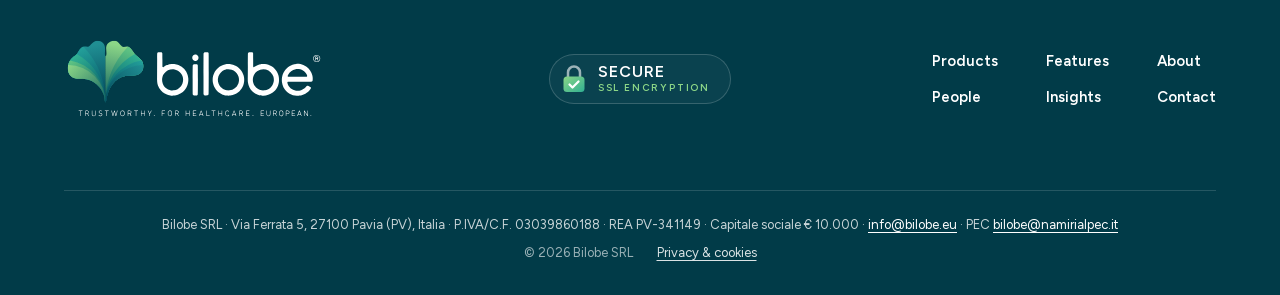
==== commit 0112b2c4: "aggiunto pulsante per demo Moss" ====
--- a/index.html
+++ b/index.html
@@ -143,6 +143,7 @@
                   <li><svg class="ingredients__icon" viewBox="0 0 24 24" aria-hidden="true"><path d="m5 12 4 4 10-10"/></svg><b data-i18n="ing_plug_title">Plug and play</b><span data-i18n="ing_plug_desc">Drag files into the interface for immediate pseudonymization. One-off use needs no setup.</span></li>
                   <li><svg class="ingredients__icon" viewBox="0 0 24 24" aria-hidden="true"><path d="m5 12 4 4 10-10"/></svg><b data-i18n="ing_pipeline_title">Pipeline-ready middle layer</b><span data-i18n="ing_pipeline_desc">Connect it to your existing data streams as transparent middleware that runs in the background.</span></li>
                 </ul>
+                <a class="btn btn--action btn--pill products__cta" href="https://moss.bilobe.eu" target="_blank" rel="noopener"><span data-i18n="moss_demo_cta">Try the live demo</span><svg class="icon" viewBox="0 0 24 24" aria-hidden="true"><path d="M7 17 17 7M9 7h8v8"/></svg></a>
               </div>
             </div>
           </div>
--- a/assets/css/site.css
+++ b/assets/css/site.css
@@ -720,6 +720,9 @@
 .site-footer__legal a, .site-footer__copy a { color: var(--white); text-decoration: underline; text-underline-offset: 3px; }
 .site-footer__copy { margin: var(--space-2) 0 0; font: 400 13px/20px var(--font-sans); color: rgba(255, 255, 255, 0.6); }
 .site-footer__copy { display: flex; flex-wrap: wrap; gap: var(--space-1) var(--space-6); }
+/* Company details and copyright line, centred under the hairline. */
+.site-footer__legal { text-align: center; }
+.site-footer__copy { justify-content: center; }
 .site-footer__copy a { color: rgba(255, 255, 255, 0.86); }
 .site-footer__copy a[hidden] { display: none; }
 .site-footer :focus-visible { outline: 2px solid var(--lime); outline-offset: 2px; }
--- a/assets/css/products.css
+++ b/assets/css/products.css
@@ -245,6 +245,7 @@
 .ingredients { display: grid; gap: var(--space-4); margin: var(--space-6) 0 0; padding: 0; list-style: none; }
 .ingredients li { display: grid; grid-template-columns: 20px 1fr; gap: 2px var(--space-3); }
 .ingredients__icon { grid-row: 1 / span 2; width: 20px; height: 20px; margin-top: 2px; fill: none; stroke: var(--leaf); stroke-width: 1.5; stroke-linecap: round; stroke-linejoin: round; }
+.products__cta { margin-top: var(--space-6); }
 .ingredients b { font: 600 16px/24px var(--font-sans); color: inherit; }
 .ingredients span { font: 400 15px/23px var(--font-sans); color: var(--ink-muted); }
 
--- a/assets/css/chapters.css
+++ b/assets/css/chapters.css
@@ -127,7 +127,8 @@
 @media (max-width: 899px), (max-aspect-ratio: 1/1) {
   .chapters__intro-grid > :first-child, .chapters__intro-side, .chapters__titles, .chapters__copy, .chapters .chapters__list { grid-column: 1 / -1; }
   .chapters__intro-side { margin-top: var(--space-6); }
-  .chapters__mark { grid-column: 1 / -1; grid-row: auto; justify-self: start; width: 120px; order: -1; }
+  /* Stacked on phones and portrait screens: no outline marks, they would only add scrolling. */
+  .chapters__mark { display: none; }
   .chapters__grid { row-gap: var(--space-8); }
 }
 
